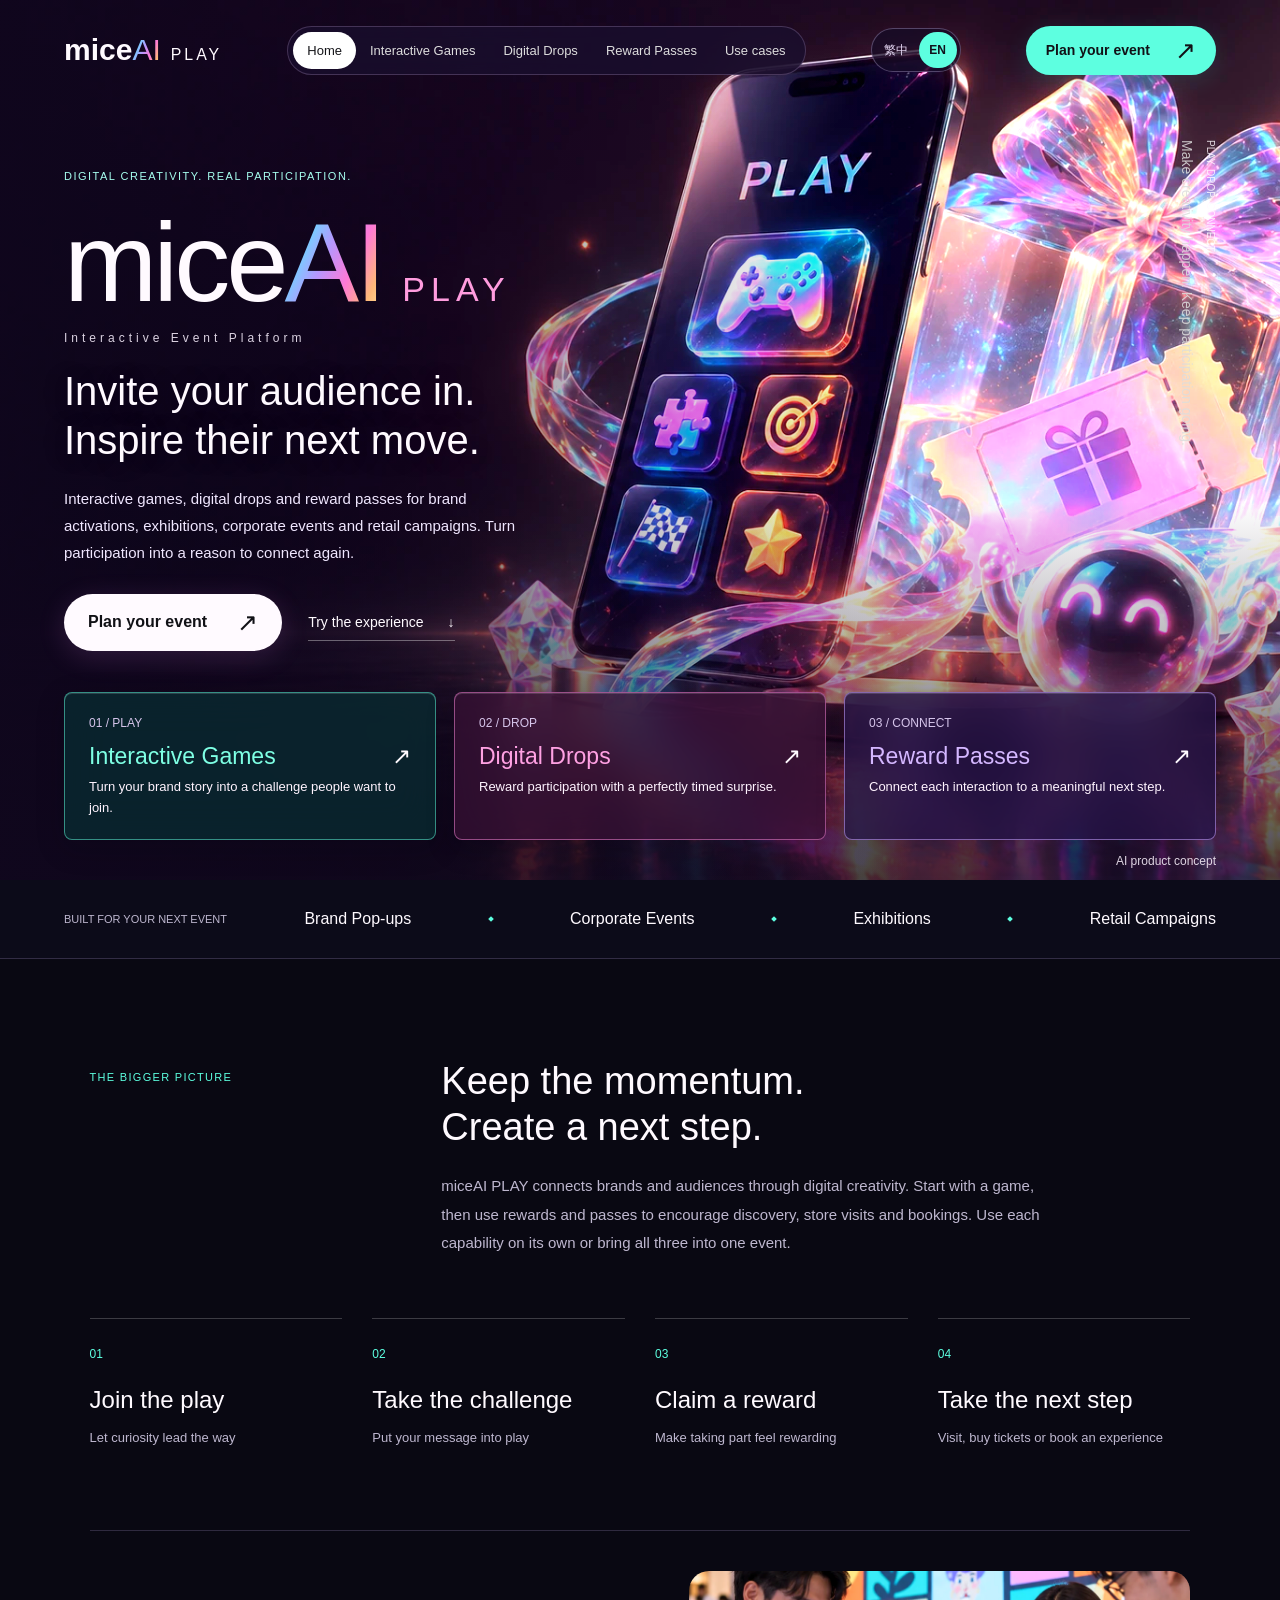
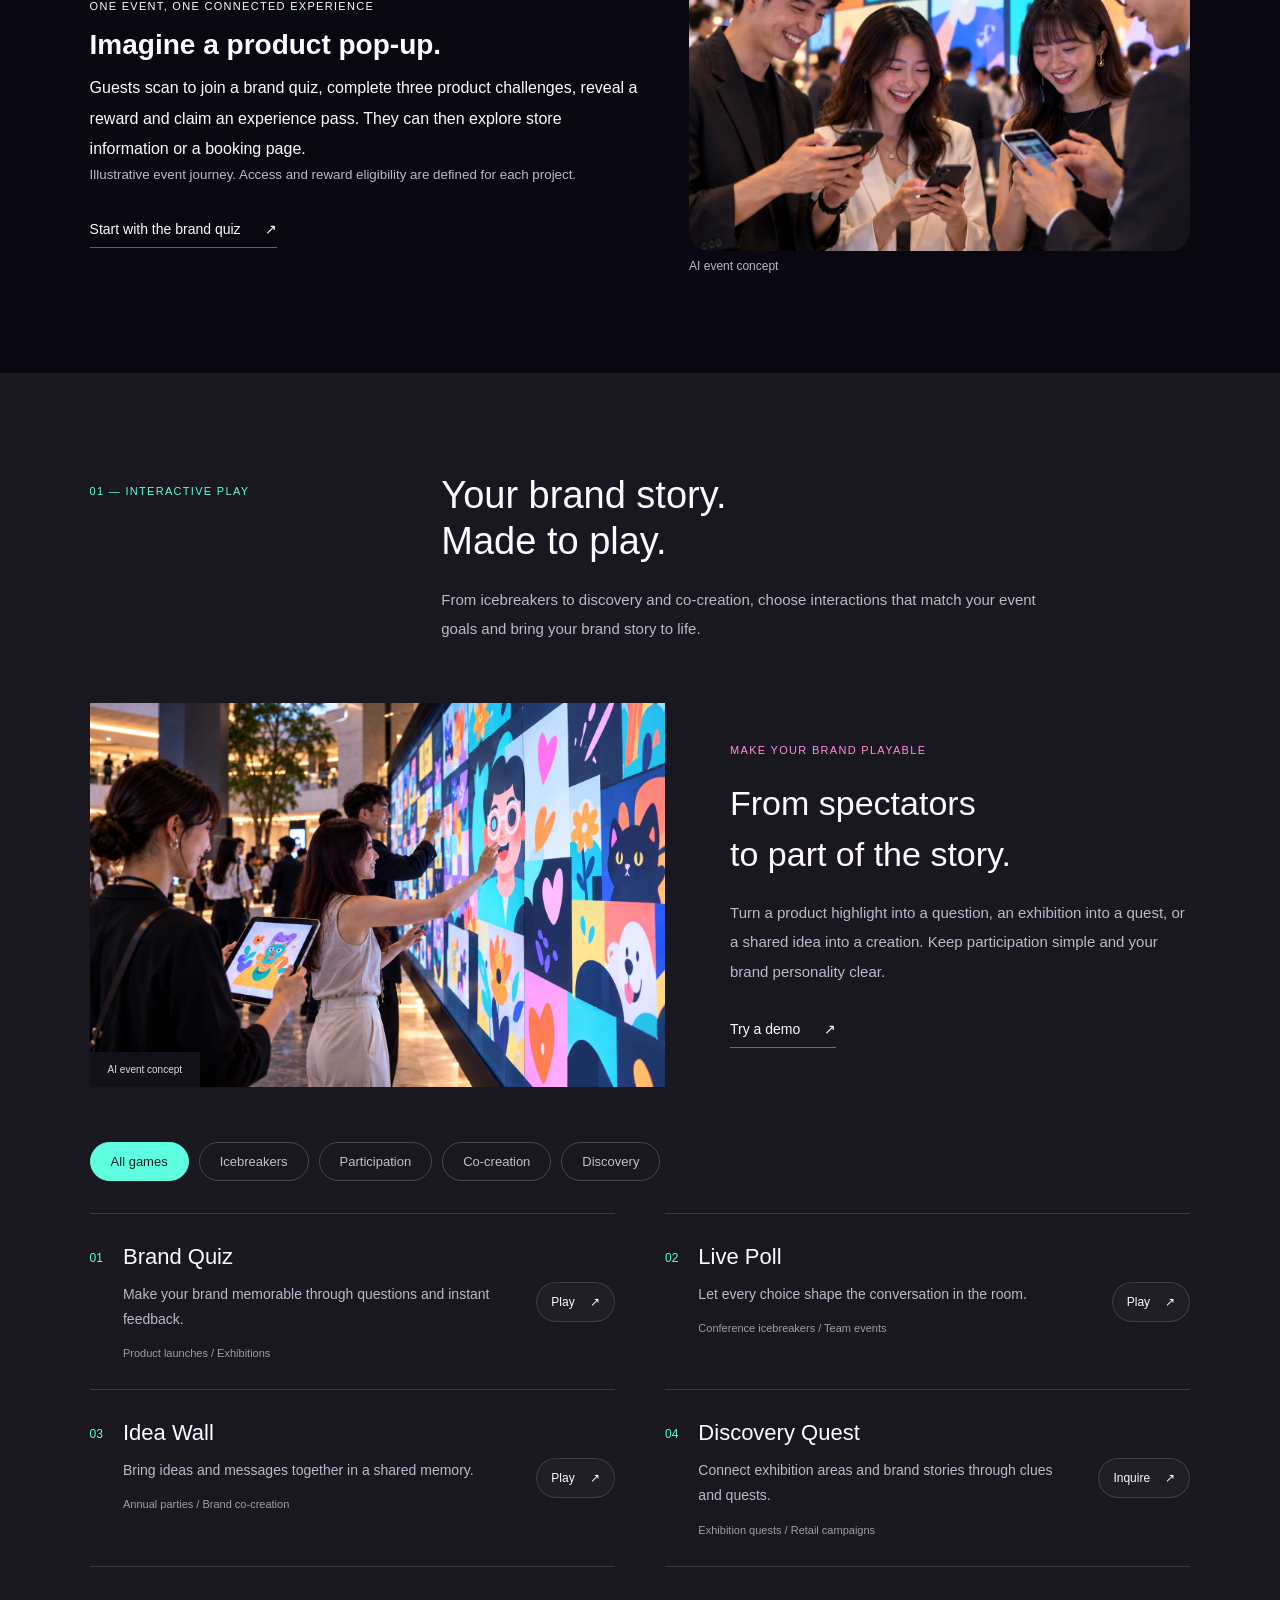
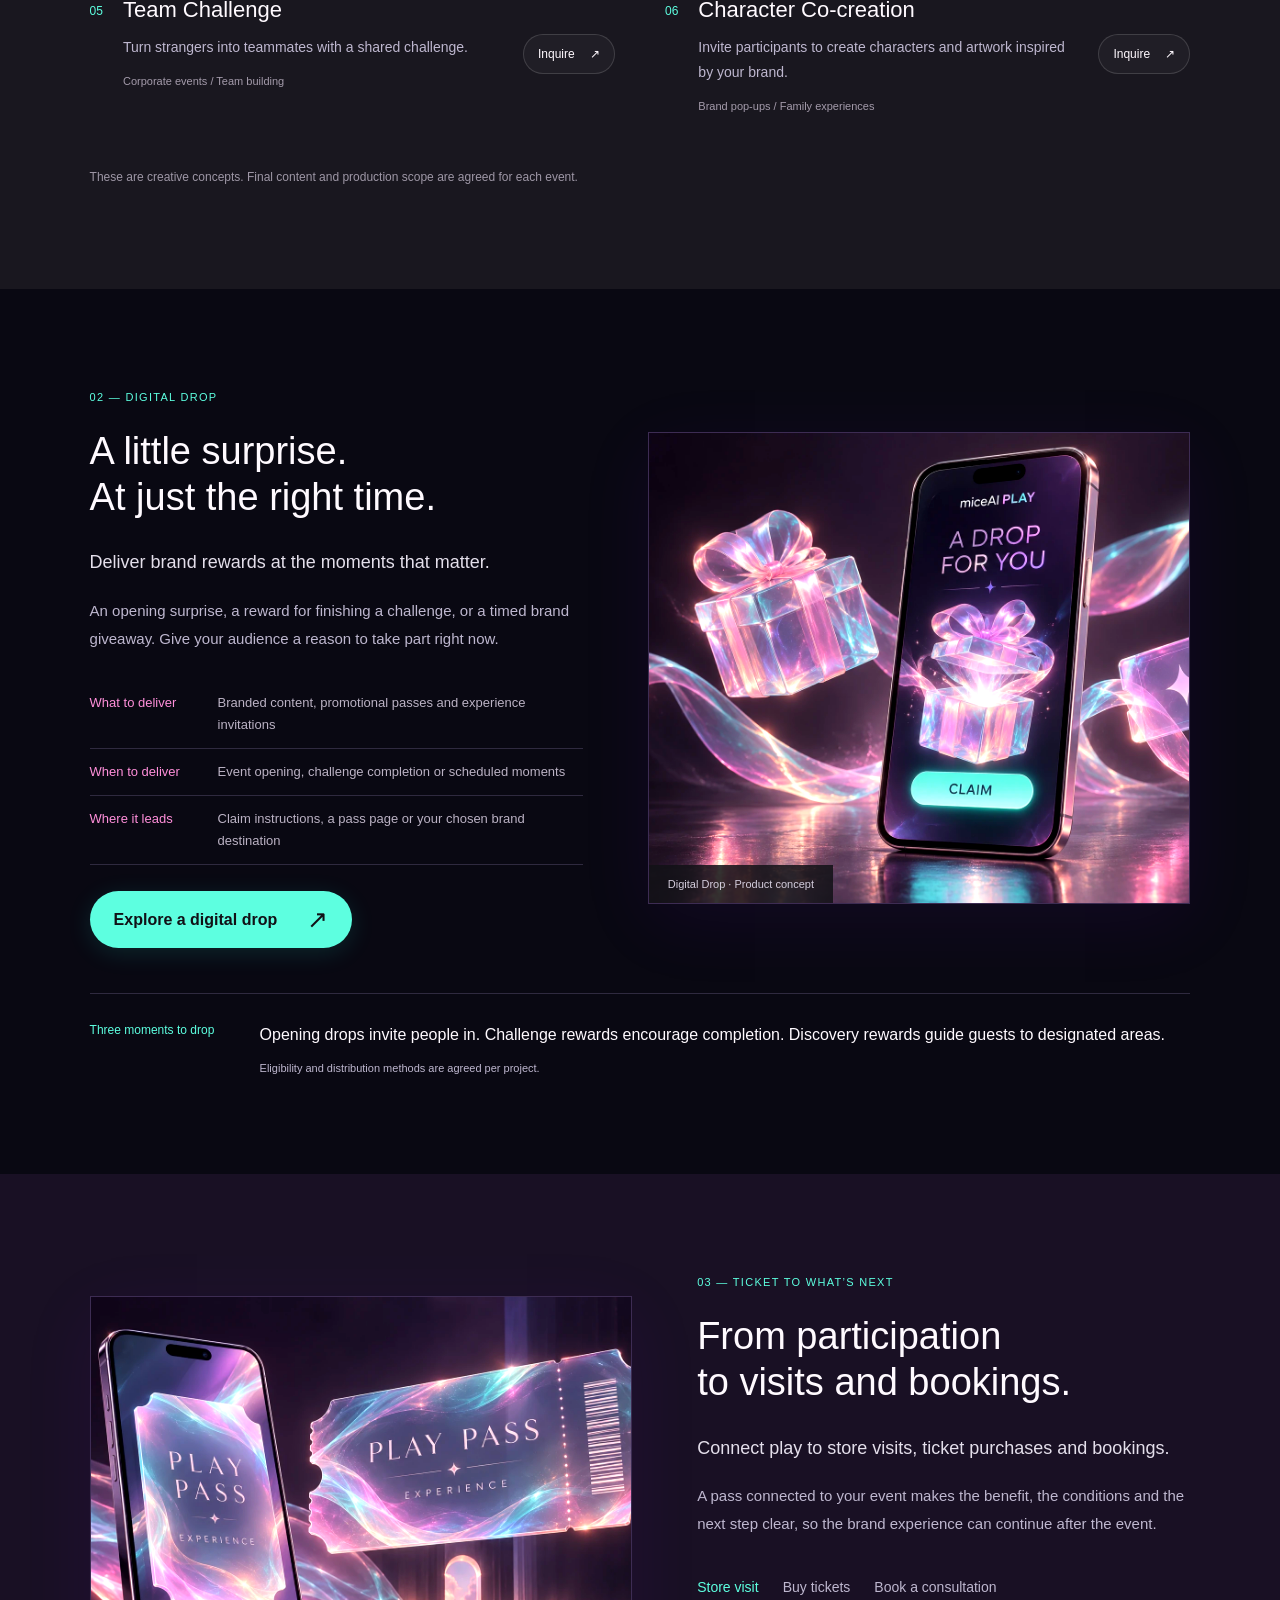
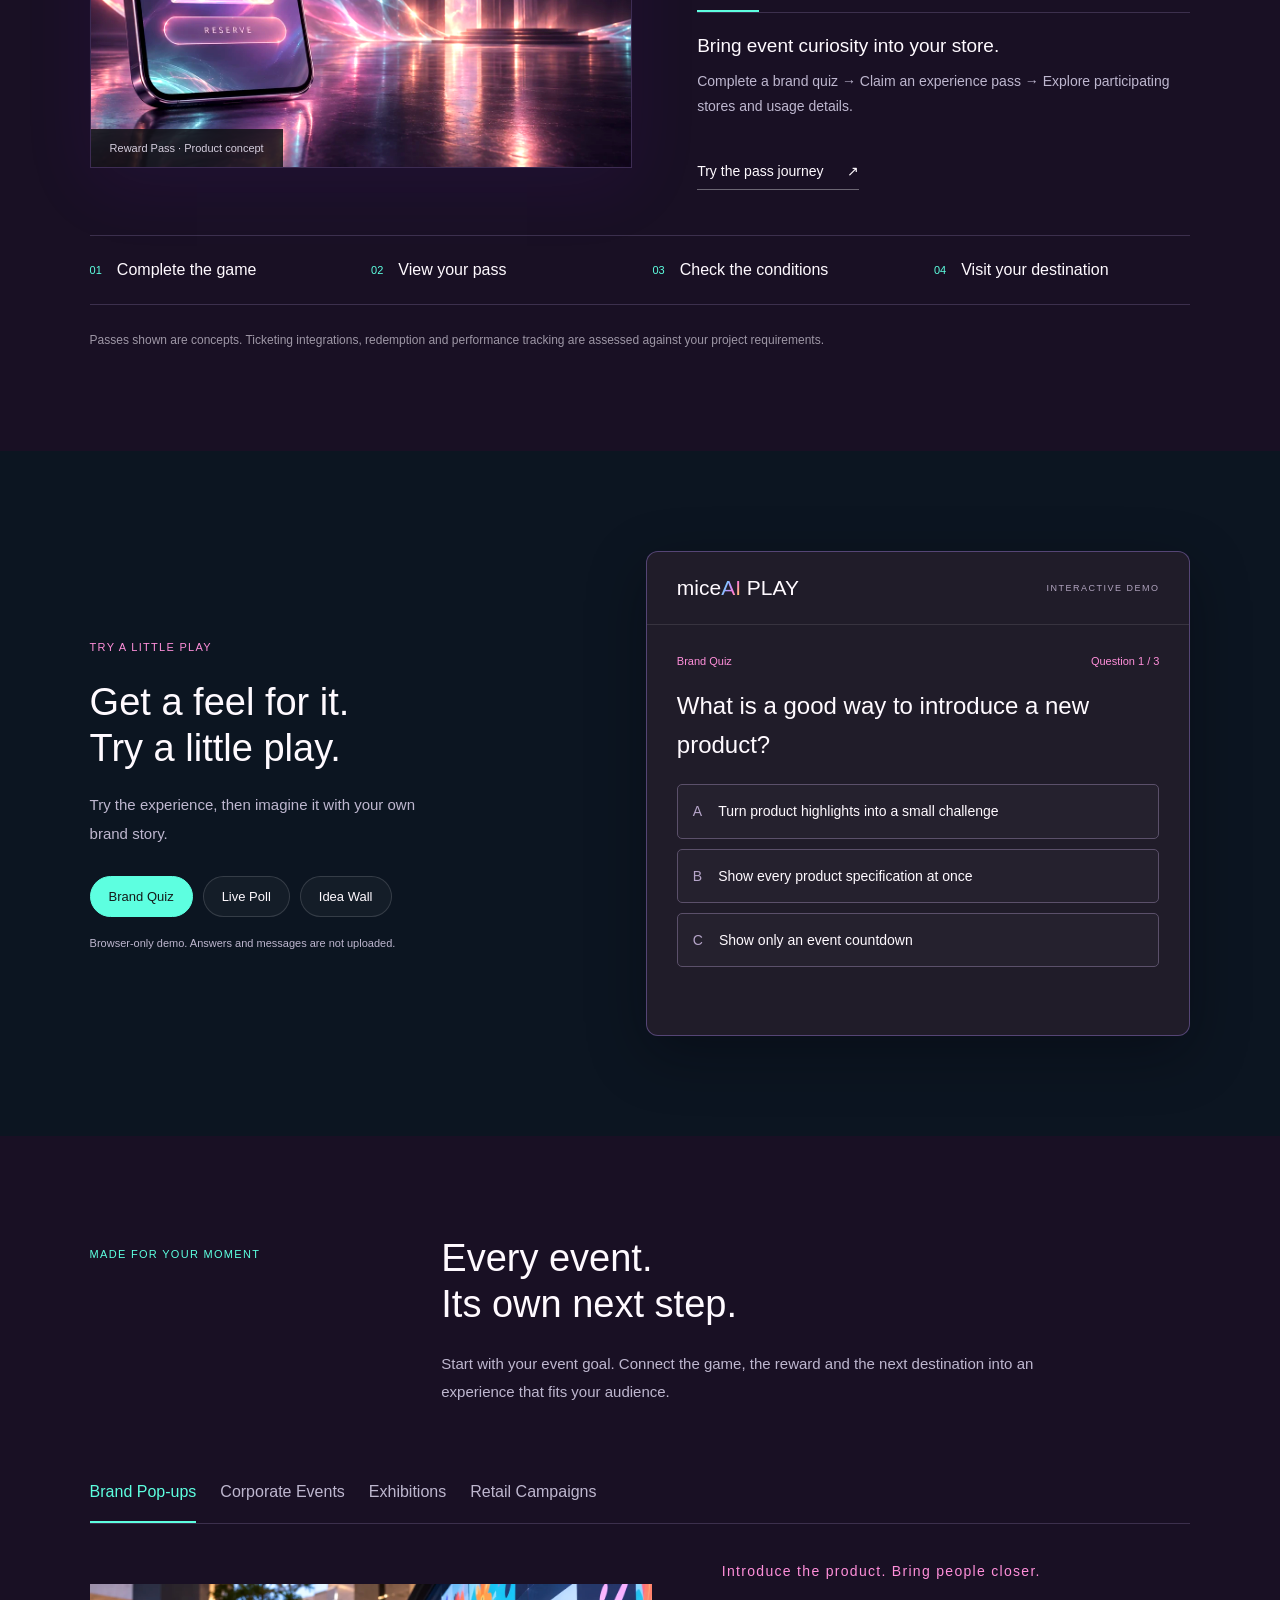
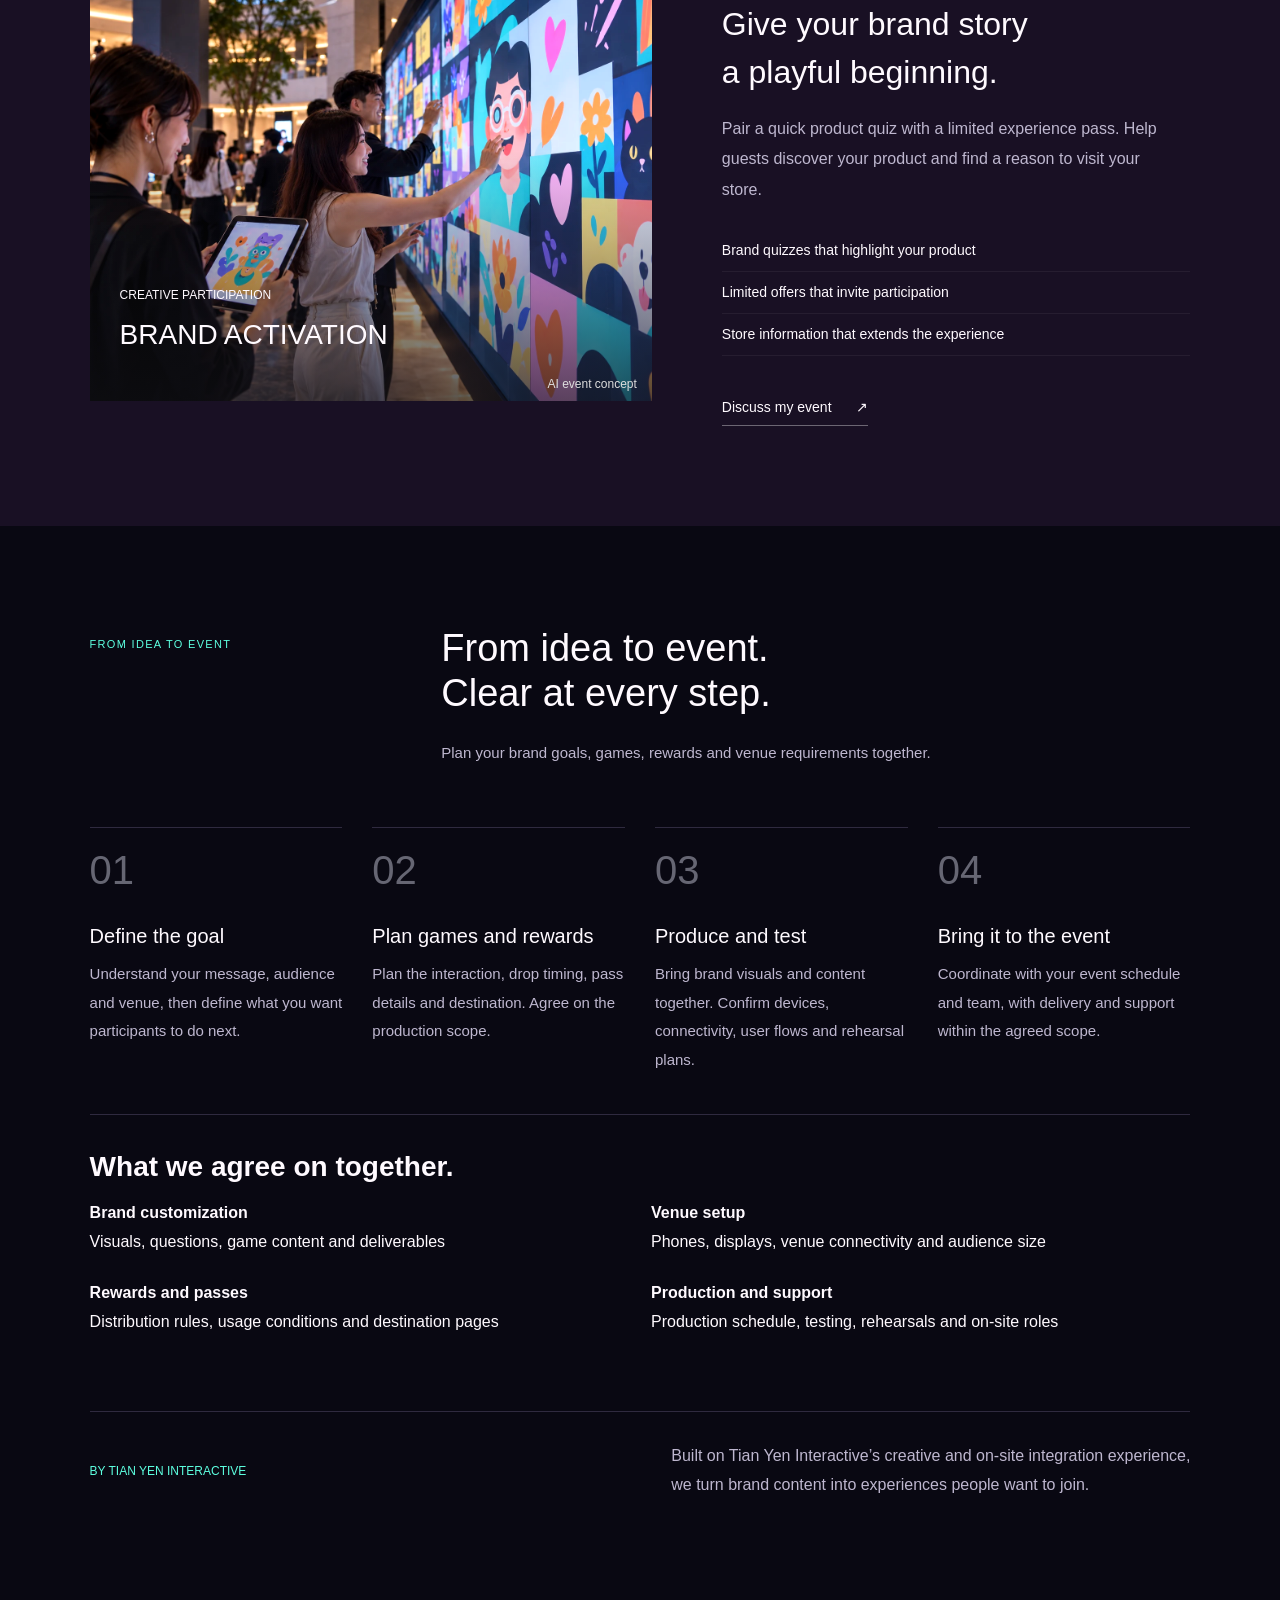
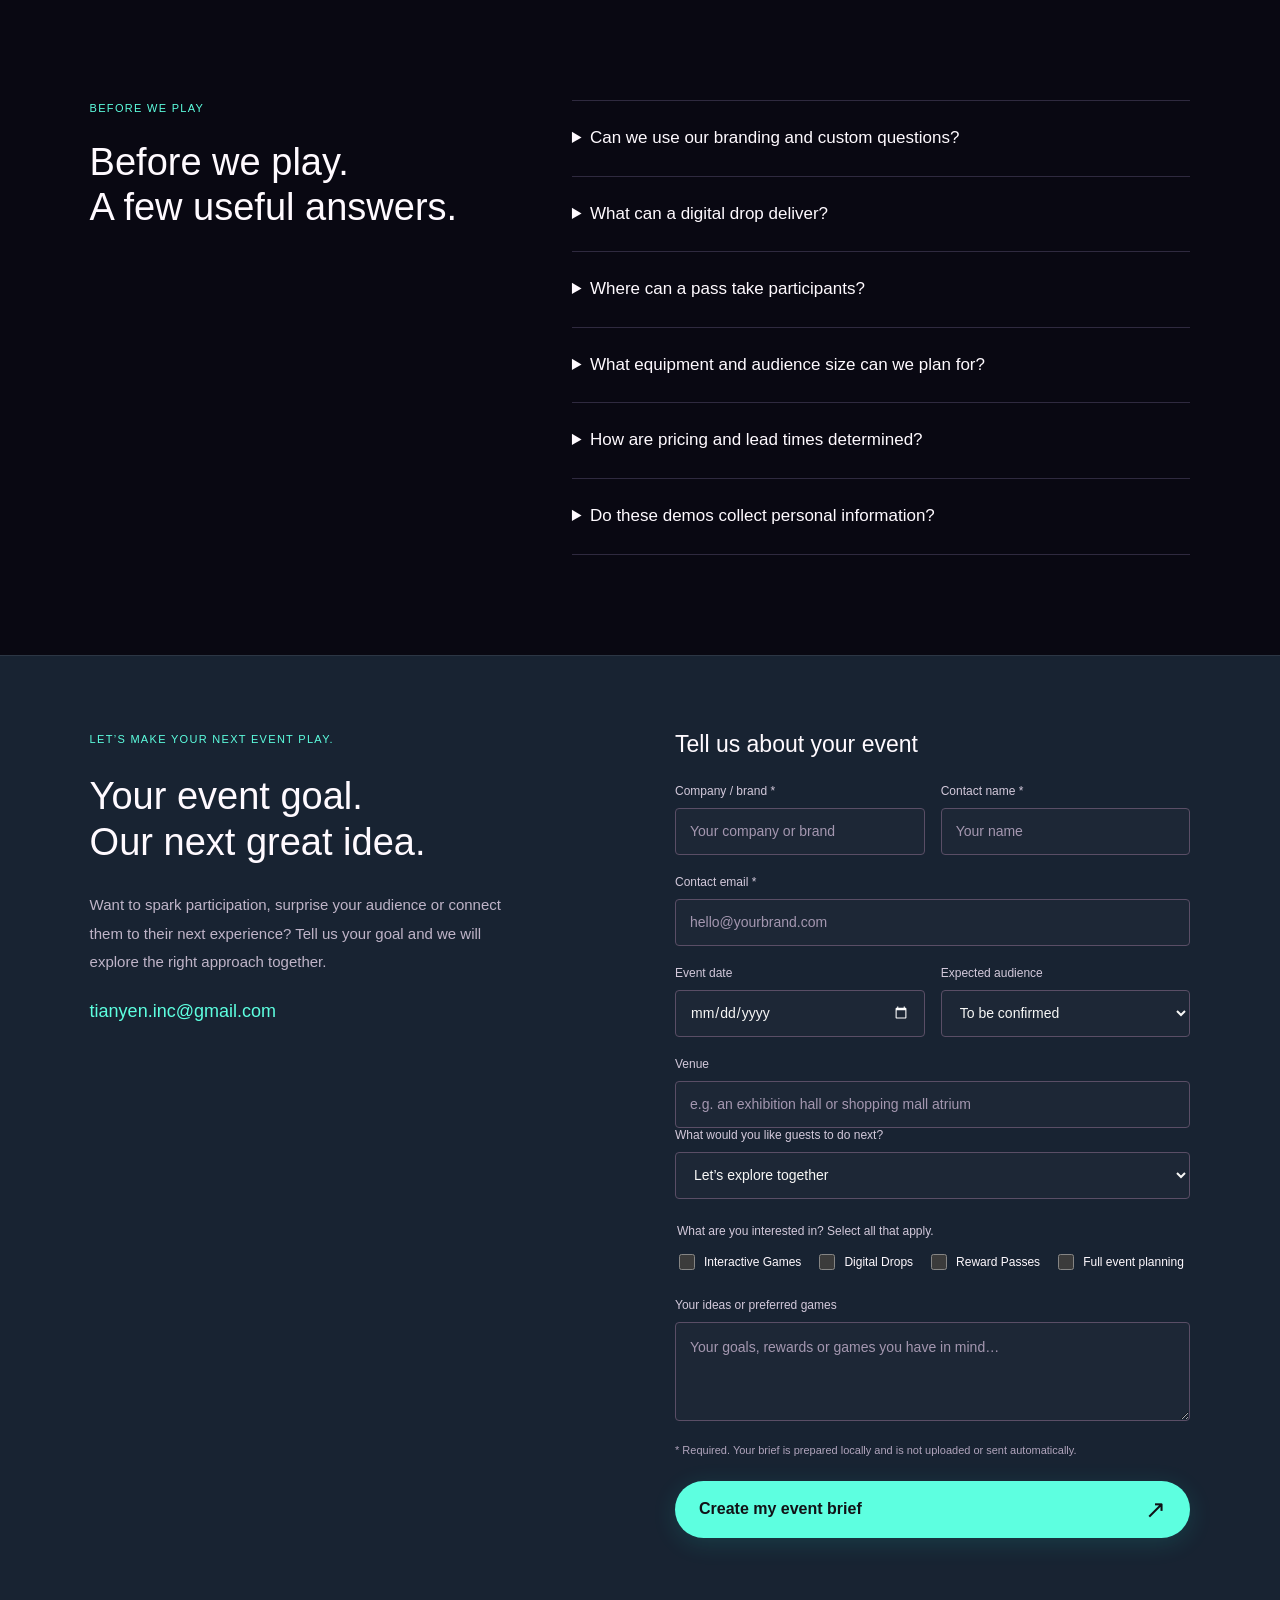
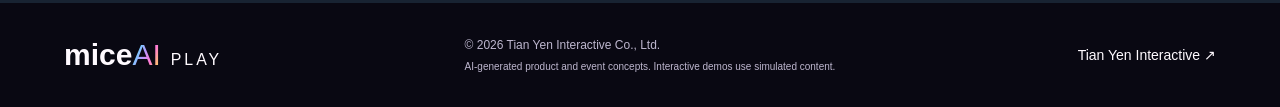
==== en.html @ f40d3ce9 "Add Traditional Chinese and English site versions" ====
<!doctype html>
<html lang="en">
<head>
<meta charset="utf-8"><meta name="viewport" content="width=device-width, initial-scale=1"><meta name="theme-color" content="#111116">
<meta name="description" content="miceAI PLAY combines interactive games, digital drops and reward passes to connect event participation with store visits, ticket purchases and bookings.">
<meta property="og:title" content="miceAI PLAY | Games, Digital Drops & Reward Passes"><meta property="og:description" content="Turn brand creativity into experiences everyone can join."><meta property="og:type" content="website">
<link rel="alternate" hreflang="zh-Hant" href="index.html"><link rel="alternate" hreflang="en" href="en.html">
<title>miceAI PLAY | Interactive Event Platform</title>
<link rel="stylesheet" href="styles.css?v=play-bilingual-1"><script src="en-app.js?v=play-bilingual-1d" defer></script>
</head>
<body>
<a class="skip-link" href="#main">Skip to content</a>
<header class="header">
<a class="wordmark" href="#home" aria-label="miceAI PLAY home">mice<span>AI</span><b>PLAY</b></a>
<div class="language-switch" role="group" aria-label="Website language"><a href="index.html" lang="zh-Hant">繁中</a><a aria-current="page" href="en.html" lang="en">EN</a></div>
<button class="menu-toggle" aria-controls="navigation" aria-expanded="false" aria-label="Open navigation"><span></span><span></span></button>
<nav id="navigation" aria-label="Main navigation"><a class="active" href="#home">Home</a><a href="#games">Interactive Games</a><a href="#airdrop">Digital Drops</a><a href="#tickets">Reward Passes</a><a href="#spaces">Use cases</a></nav>
<a class="button small header-contact" href="#contact">Plan your event <span aria-hidden="true">↗</span></a>
</header>
<main id="main">
<section class="hero" id="home" aria-labelledby="hero-title">
<img class="hero-art" src="assets/play-hero.webp" alt="miceAI PLAY concept featuring an iridescent phone, interactive games and reward passes" width="1672" height="941" fetchpriority="high">
<div class="hero-shade"></div>
<div class="hero-content"><p class="eyebrow">DIGITAL CREATIVITY. REAL PARTICIPATION.</p><h1 id="hero-title">mice<span>AI</span><small>PLAY</small></h1><p class="product-category">Interactive Event Platform</p><h2>Invite your audience in.<br>Inspire their next move.</h2><p class="hero-description">Interactive games, digital drops and reward passes for brand activations, exhibitions, corporate events and retail campaigns. Turn participation into a reason to connect again.</p><div class="hero-actions"><a class="button white" href="#contact">Plan your event <span aria-hidden="true">↗</span></a><a class="text-link" href="#playground">Try the experience <span aria-hidden="true">↓</span></a></div></div>
<div class="hero-aside"><span>PLAY. DROP. CONNECT.</span><span>Make creativity happen. Keep participation going.</span></div>
<div class="hero-highlights">
<a href="#games" class="highlight"><span class="highlight-index">01 / PLAY</span><div><h3>Interactive Games</h3><span aria-hidden="true">↗</span></div><p>Turn your brand story into a challenge people want to join.</p></a>
<a href="#airdrop" class="highlight"><span class="highlight-index">02 / DROP</span><div><h3>Digital Drops</h3><span aria-hidden="true">↗</span></div><p>Reward participation with a perfectly timed surprise.</p></a>
<a href="#tickets" class="highlight"><span class="highlight-index">03 / CONNECT</span><div><h3>Reward Passes</h3><span aria-hidden="true">↗</span></div><p>Connect each interaction to a meaningful next step.</p></a>
</div><span class="image-caption">AI product concept</span>
</section>
<div class="intro-band"><span>BUILT FOR YOUR NEXT EVENT</span><p>Brand Pop-ups</p><i></i><p>Corporate Events</p><i></i><p>Exhibitions</p><i></i><p>Retail Campaigns</p></div>
<section class="section platform" id="platform" aria-labelledby="platform-title">
<div class="section-heading"><p class="eyebrow">THE BIGGER PICTURE</p><div><h2 id="platform-title">Keep the momentum.<br>Create a next step.</h2><p>miceAI PLAY connects brands and audiences through digital creativity. Start with a game, then use rewards and passes to encourage discovery, store visits and bookings. Use each capability on its own or bring all three into one event.</p></div></div>
<ol class="participation-path"><li><span>01</span><h3>Join the play</h3><p>Let curiosity lead the way</p></li><li><span>02</span><h3>Take the challenge</h3><p>Put your message into play</p></li><li><span>03</span><h3>Claim a reward</h3><p>Make taking part feel rewarding</p></li><li><span>04</span><h3>Take the next step</h3><p>Visit, buy tickets or book an experience</p></li></ol>
<div class="campaign-example"><div><p class="eyebrow">ONE EVENT, ONE CONNECTED EXPERIENCE</p><h3>Imagine a product pop-up.</h3><p>Guests scan to join a brand quiz, complete three product challenges, reveal a reward and claim an experience pass. They can then explore store information or a booking page.</p><small>Illustrative event journey. Access and reward eligibility are defined for each project.</small><a class="text-link" href="#playground">Start with the brand quiz <span aria-hidden="true">↗</span></a></div><figure><img src="assets/multiplayer.webp" width="1024" height="1536" loading="lazy" alt="Concept of guests joining a live brand event on their phones"><figcaption>AI event concept</figcaption></figure></div>
</section>
<section class="section games" id="games" aria-labelledby="games-title">
<div class="section-heading"><p class="eyebrow">01 — INTERACTIVE PLAY</p><div><h2 id="games-title">Your brand story.<br>Made to play.</h2><p>From icebreakers to discovery and co-creation, choose interactions that match your event goals and bring your brand story to life.</p></div></div>
<div class="game-feature"><figure><img src="assets/cocreation.webp" width="1536" height="1024" loading="lazy" alt="Concept of guests co-creating with tablets and interactive displays at a brand event"><figcaption>AI event concept</figcaption></figure><div class="game-feature-copy"><p class="eyebrow">MAKE YOUR BRAND PLAYABLE</p><h3>From spectators<br>to part of the story.</h3><p>Turn a product highlight into a question, an exhibition into a quest, or a shared idea into a creation. Keep participation simple and your brand personality clear.</p><a class="text-link" href="#playground">Try a demo <span aria-hidden="true">↗</span></a></div></div>
<div class="game-filter" aria-label="Game categories"><button aria-pressed="true" data-filter="all">All games</button><button aria-pressed="false" data-filter="warmup">Icebreakers</button><button aria-pressed="false" data-filter="participate">Participation</button><button aria-pressed="false" data-filter="create">Co-creation</button><button aria-pressed="false" data-filter="explore">Discovery</button></div>
<div class="game-list">
<article data-category="warmup"><span class="game-number">01</span><div><h3>Brand Quiz</h3><p>Make your brand memorable through questions and instant feedback.</p><small>Product launches / Exhibitions</small></div><button class="game-action" data-demo="quiz">Play <span aria-hidden="true">↗</span></button></article>
<article data-category="participate"><span class="game-number">02</span><div><h3>Live Poll</h3><p>Let every choice shape the conversation in the room.</p><small>Conference icebreakers / Team events</small></div><button class="game-action" data-demo="vote">Play <span aria-hidden="true">↗</span></button></article>
<article data-category="create"><span class="game-number">03</span><div><h3>Idea Wall</h3><p>Bring ideas and messages together in a shared memory.</p><small>Annual parties / Brand co-creation</small></div><button class="game-action" data-demo="wall">Play <span aria-hidden="true">↗</span></button></article>
<article data-category="explore"><span class="game-number">04</span><div><h3>Discovery Quest</h3><p>Connect exhibition areas and brand stories through clues and quests.</p><small>Exhibition quests / Retail campaigns</small></div><button class="game-action" data-interest="Discovery Quest">Inquire <span aria-hidden="true">↗</span></button></article>
<article data-category="warmup"><span class="game-number">05</span><div><h3>Team Challenge</h3><p>Turn strangers into teammates with a shared challenge.</p><small>Corporate events / Team building</small></div><button class="game-action" data-interest="Team Challenge">Inquire <span aria-hidden="true">↗</span></button></article>
<article data-category="create"><span class="game-number">06</span><div><h3>Character Co-creation</h3><p>Invite participants to create characters and artwork inspired by your brand.</p><small>Brand pop-ups / Family experiences</small></div><button class="game-action" data-interest="Character Co-creation">Inquire <span aria-hidden="true">↗</span></button></article>
</div><p class="section-note">These are creative concepts. Final content and production scope are agreed for each event.</p>
</section>
<section class="section product-section" id="airdrop" aria-labelledby="airdrop-title">
<div class="product-layout"><div class="product-copy"><p class="eyebrow">02 — DIGITAL DROP</p><h2 id="airdrop-title">A little surprise.<br>At just the right time.</h2><p class="product-lead">Deliver brand rewards at the moments that matter.</p><p>An opening surprise, a reward for finishing a challenge, or a timed brand giveaway. Give your audience a reason to take part right now.</p><ul class="product-points"><li><b>What to deliver</b><span>Branded content, promotional passes and experience invitations</span></li><li><b>When to deliver</b><span>Event opening, challenge completion or scheduled moments</span></li><li><b>Where it leads</b><span>Claim instructions, a pass page or your chosen brand destination</span></li></ul><button class="button" data-journey="0">Explore a digital drop <span aria-hidden="true">↗</span></button></div><figure class="product-figure"><img src="assets/airdrop-product.webp" width="1536" height="1024" alt="Concept of a phone receiving a digital drop and claiming an iridescent gift" loading="lazy"><figcaption>Digital Drop · Product concept</figcaption></figure></div>
<div class="example-strip"><span>Three moments to drop</span><p>Opening drops invite people in. Challenge rewards encourage completion. Discovery rewards guide guests to designated areas.</p><small>Eligibility and distribution methods are agreed per project.</small></div>
</section>
<section class="section product-section ticket-section" id="tickets" aria-labelledby="tickets-title">
<div class="product-layout reverse"><figure class="product-figure"><img src="assets/ticket-product.webp" width="1536" height="1024" alt="Concept of a PLAY PASS experience pass and booking entry on a phone" loading="lazy"><figcaption>Reward Pass · Product concept</figcaption></figure><div class="product-copy"><p class="eyebrow">03 — TICKET TO WHAT’S NEXT</p><h2 id="tickets-title">From participation<br>to visits and bookings.</h2><p class="product-lead">Connect play to store visits, ticket purchases and bookings.</p><p>A pass connected to your event makes the benefit, the conditions and the next step clear, so the brand experience can continue after the event.</p><div class="destination-tabs" role="tablist" aria-label="Pass destinations"><button role="tab" id="dest-store" aria-controls="destination-panel" aria-selected="true" data-destination="store">Store visit</button><button role="tab" id="dest-buy" aria-controls="destination-panel" aria-selected="false" tabindex="-1" data-destination="buy">Buy tickets</button><button role="tab" id="dest-reserve" aria-controls="destination-panel" aria-selected="false" tabindex="-1" data-destination="reserve">Book a consultation</button></div><div id="destination-panel" role="tabpanel" aria-labelledby="dest-store"><h3>Bring event curiosity into your store.</h3><p>Complete a brand quiz → Claim an experience pass → Explore participating stores and usage details.</p></div><button class="text-link" data-journey="1">Try the pass journey <span aria-hidden="true">↗</span></button></div></div>
<ol class="ticket-path"><li><b>01</b>Complete the game</li><li><b>02</b>View your pass</li><li><b>03</b>Check the conditions</li><li><b>04</b>Visit your destination</li></ol><p class="section-note">Passes shown are concepts. Ticketing integrations, redemption and performance tracking are assessed against your project requirements.</p>
</section>
<section class="section playground" id="playground" aria-labelledby="playground-title"><div class="demo-intro"><p class="eyebrow">TRY A LITTLE PLAY</p><h2 id="playground-title">Get a feel for it.<br>Try a little play.</h2><p>Try the experience, then imagine it with your own brand story.</p><div class="demo-tabs" role="tablist" aria-label="Interactive demos"><button role="tab" id="demo-quiz" aria-selected="true" aria-controls="demo-panel" data-demo-tab="quiz">Brand Quiz</button><button role="tab" id="demo-vote" aria-selected="false" tabindex="-1" aria-controls="demo-panel" data-demo-tab="vote">Live Poll</button><button role="tab" id="demo-wall" aria-selected="false" tabindex="-1" aria-controls="demo-panel" data-demo-tab="wall">Idea Wall</button></div><small>Browser-only demo. Answers and messages are not uploaded.</small></div><div class="demo-shell"><div class="demo-bar"><span>mice<span class="mint-text">AI</span> PLAY</span><small>INTERACTIVE DEMO</small></div><div id="demo-panel" role="tabpanel" aria-labelledby="demo-quiz" tabindex="0"></div></div></section>
<section class="section spaces" id="spaces" aria-labelledby="spaces-title"><div class="section-heading"><p class="eyebrow">MADE FOR YOUR MOMENT</p><div><h2 id="spaces-title">Every event.<br>Its own next step.</h2><p>Start with your event goal. Connect the game, the reward and the next destination into an experience that fits your audience.</p></div></div><div class="scene-tabs" role="tablist" aria-label="Use cases"><button id="tab-brand" role="tab" aria-selected="true" aria-controls="scene-panel" data-scene="brand">Brand Pop-ups</button><button id="tab-corporate" role="tab" aria-selected="false" tabindex="-1" aria-controls="scene-panel" data-scene="corporate">Corporate Events</button><button id="tab-expo" role="tab" aria-selected="false" tabindex="-1" aria-controls="scene-panel" data-scene="expo">Exhibitions</button><button id="tab-retail" role="tab" aria-selected="false" tabindex="-1" aria-controls="scene-panel" data-scene="retail">Retail Campaigns</button></div><div class="scene-panel" role="tabpanel" id="scene-panel" aria-labelledby="tab-brand" tabindex="0"><div class="scene-visual"><img id="scene-image" src="assets/cocreation.webp" loading="lazy" alt="AI concept of digital co-creation at a brand event" width="1536" height="1024"><span class="scene-visual-label">CREATIVE PARTICIPATION<br><b id="scene-english">BRAND ACTIVATION</b></span><small>AI event concept</small></div><div class="scene-copy"><span class="eyebrow" id="scene-kicker">Introduce the product. Bring people closer.</span><h3 id="scene-title">Give your brand story<br>a playful beginning.</h3><p id="scene-description">Pair a quick product quiz with a limited experience pass. Help guests discover your product and find a reason to visit your store.</p><ul id="scene-features"><li>Brand quizzes that highlight your product</li><li>Limited offers that invite participation</li><li>Store information that extends the experience</li></ul><a class="text-link" href="#contact">Discuss my event <span aria-hidden="true">↗</span></a></div></div></section>
<section class="section workflow" id="workflow" aria-labelledby="workflow-title"><div class="section-heading"><p class="eyebrow">FROM IDEA TO EVENT</p><div><h2 id="workflow-title">From idea to event.<br>Clear at every step.</h2><p>Plan your brand goals, games, rewards and venue requirements together.</p></div></div><ol class="steps"><li><span>01</span><h3>Define the goal</h3><p>Understand your message, audience and venue, then define what you want participants to do next.</p></li><li><span>02</span><h3>Plan games and rewards</h3><p>Plan the interaction, drop timing, pass details and destination. Agree on the production scope.</p></li><li><span>03</span><h3>Produce and test</h3><p>Bring brand visuals and content together. Confirm devices, connectivity, user flows and rehearsal plans.</p></li><li><span>04</span><h3>Bring it to the event</h3><p>Coordinate with your event schedule and team, with delivery and support within the agreed scope.</p></li></ol><div class="scope-note"><h3>What we agree on together.</h3><ul><li><b>Brand customization</b>Visuals, questions, game content and deliverables</li><li><b>Venue setup</b>Phones, displays, venue connectivity and audience size</li><li><b>Rewards and passes</b>Distribution rules, usage conditions and destination pages</li><li><b>Production and support</b>Production schedule, testing, rehearsals and on-site roles</li></ul></div><div class="trust-note"><span>BY TIAN YEN INTERACTIVE</span><p>Built on Tian Yen Interactive’s creative and on-site integration experience,<br>we turn brand content into experiences people want to join.</p></div></section>
<section class="section faq" id="faq"><div><p class="eyebrow">BEFORE WE PLAY</p><h2>Before we play.<br>A few useful answers.</h2></div><div class="faq-list"><details><summary>Can we use our branding and custom questions?</summary><p>We can plan around your brand identity, event theme, product content and questions. Customization, revision rounds and deliverables are agreed during the proposal stage.</p></details><details><summary>What can a digital drop deliver?</summary><p>Options include promotional passes, experience invitations and branded content. Timing, eligibility and access are planned around the event goal and system setup.</p></details><details><summary>Where can a pass take participants?</summary><p>Passes can direct participants to store information, ticketing, experience bookings or a chosen brand page. External integrations, redemption and tracking require a separate scope review.</p></details><details><summary>What equipment and audience size can we plan for?</summary><p>Requirements depend on the game, concurrent audience, devices and venue network. Share your event size and venue details so we can assess the setup and testing needed.</p></details><details><summary>How are pricing and lead times determined?</summary><p>Pricing and lead time depend on the games, customization, pass requirements, equipment and on-site support. Share your date, goals and available assets to start planning.</p></details><details><summary>Do these demos collect personal information?</summary><p>The quiz, poll, message wall and pass demo run only in your browser session. No valid passes are issued. The inquiry form creates a local brief for you to review and send yourself.</p></details></div></section>
<section class="contact section" id="contact" aria-labelledby="contact-title"><div class="contact-copy"><p class="eyebrow">LET’S MAKE YOUR NEXT EVENT PLAY.</p><h2 id="contact-title">Your event goal.<br>Our next great idea.</h2><p>Want to spark participation, surprise your audience or connect them to their next experience? Tell us your goal and we will explore the right approach together.</p><a class="contact-mail" href="mailto:tianyen.inc@gmail.com">tianyen.inc@gmail.com</a></div><div class="contact-form-wrap"><form id="brief-form"><h3>Tell us about your event</h3><div class="form-grid"><label>Company / brand *<input name="company" required maxlength="80" autocomplete="organization" placeholder="Your company or brand"></label><label>Contact name *<input name="name" required maxlength="40" autocomplete="name" placeholder="Your name"></label><label class="full">Contact email *<input name="email" type="email" required maxlength="120" autocomplete="email" placeholder="hello@yourbrand.com"></label><label>Event date<input name="date" type="date"></label><label>Expected audience<select name="people"><option>To be confirmed</option><option>Fewer than 50</option><option>50–200 people</option><option>200–500 people</option><option>More than 500</option></select></label><label class="full">Venue<input name="venue" maxlength="120" placeholder="e.g. an exhibition hall or shopping mall atrium"></label></div><div class="form-grid"><label class="full">What would you like guests to do next?<select name="goal"><option>Let’s explore together</option><option>Discover the brand</option><option>Store visit</option><option>Buy tickets</option><option>Book a consultation</option><option>Other</option></select></label></div><fieldset><legend>What are you interested in? Select all that apply.</legend><div class="check-options"><label><input name="capability" type="checkbox" value="Interactive Games">Interactive Games</label><label><input name="capability" type="checkbox" value="Digital Drops">Digital Drops</label><label><input name="capability" type="checkbox" value="Reward Passes">Reward Passes</label><label><input name="capability" type="checkbox" value="Full event planning">Full event planning</label></div></fieldset><div class="form-grid"><label class="full">Your ideas or preferred games<textarea name="note" rows="3" maxlength="1200" placeholder="Your goals, rewards or games you have in mind…"></textarea></label></div><p class="privacy-note">* Required. Your brief is prepared locally and is not uploaded or sent automatically.</p><button class="button" type="submit">Create my event brief <span aria-hidden="true">↗</span></button></form><section id="brief-result" class="brief-result" aria-label="Event brief" hidden><h3>Your event brief is ready</h3><p>Review your brief, then choose how to contact us.</p><pre id="brief-text" tabindex="0"></pre><div class="brief-actions"><button id="copy-brief">Copy brief</button><a id="download-brief" download="miceAI-PLAY-event-brief.txt">Download brief</a><a id="mail-brief">Open email draft</a></div><p id="brief-status" role="status">Your email app opens a draft. You still need to send it yourself.</p></section></div></section>
</main>
<footer><a class="wordmark" href="#home">mice<span>AI</span><b>PLAY</b></a><p>© 2026 Tian Yen Interactive Co., Ltd.<br><small>AI-generated product and event concepts. Interactive demos use simulated content.</small></p><a href="https://www.tianyen.com/" target="_blank" rel="noopener noreferrer">Tian Yen Interactive <span aria-hidden="true">↗</span></a></footer>
<dialog id="journey-dialog" aria-labelledby="journey-title"><div class="dialog-top"><span>miceAI PLAY / PRODUCT DEMO</span><button class="dialog-close" aria-label="Close the demo">Close</button></div><div class="journey-grid"><div class="journey-visual"><img id="journey-image" src="assets/airdrop-product.webp" alt="Digital drop product concept" width="1536" height="1024"><span>Product concept</span></div><div class="journey-copy"><p class="eyebrow" id="journey-step"></p><h2 id="journey-title"></h2><p id="journey-description"></p><div id="journey-detail"></div><button class="button" id="journey-next"></button><p class="demo-disclaimer">Browser-only demo. No valid passes or real bookings are created.</p><button id="journey-reset" class="plain-button">Start again</button></div></div></dialog>
</body></html>
---- styles.css ----
:root{color-scheme:dark;--bg:#111116;--text:#f7f7f6;--muted:#aaaab5;--mint:#86f4df;--line:#ffffff26;--pink:#f6b1d7;font-family:Arial,"Microsoft JhengHei","PingFang TC",sans-serif;color:var(--text);background:var(--bg);font-synthesis:none;letter-spacing:0;scroll-behavior:smooth;scroll-padding-top:95px}*{box-sizing:border-box}body{margin:0}a{color:inherit;text-decoration:none}button{font:inherit}button,a{-webkit-tap-highlight-color:transparent}button:focus-visible,a:focus-visible,[tabindex]:focus-visible{outline:2px solid var(--mint);outline-offset:6px}button{cursor:pointer}img{max-width:100%;display:block}h1,h2,h3,p{margin:0}::selection{background:var(--mint);color:var(--bg)}.skip-link{position:fixed;top:-60px;left:16px;z-index:100;padding:12px;background:white;color:black}.skip-link:focus{top:12px}.header{position:absolute;top:0;left:0;width:100%;height:100px;z-index:10;display:flex;align-items:center;justify-content:space-between;padding:0 5%;gap:30px}.wordmark{font-size:30px;font-weight:600;white-space:nowrap}.wordmark span{font-weight:300;color:var(--mint)}.wordmark sup{font-size:10px;vertical-align:top;margin:6px 0 0 4px;display:inline-block}.header nav{display:flex;align-items:center;padding:5px;background:#ffffff12;border:1px solid #ffffff14;border-radius:40px;backdrop-filter:blur(20px)}.header nav a{font-size:14px;white-space:nowrap;padding:11px 25px;border-radius:30px;color:#ddd}.header nav a:hover{color:white;background:#ffffff16}.header nav a.active{background:white;color:#141418}.button{display:inline-flex;align-items:center;justify-content:center;gap:30px;background:var(--mint);color:#111116;border:0;border-radius:40px;padding:16px 24px;font-size:16px;font-weight:600;min-height:52px;transition:transform .2s,background .2s}.button:hover{transform:translateY(-3px);background:#b3fff0}.button span{font-size:25px;line-height:1}.button.white{background:#fafaf7}.button.white:hover{background:var(--mint)}.button.small{font-size:14px;min-height:42px;padding:12px 20px;gap:25px}.menu-toggle{display:none}.hero{position:relative;min-height:780px;height:calc(100svh - 68px);max-height:1060px;overflow:hidden;background:#302337;isolation:isolate}.hero-art{position:absolute;inset:0;width:100%;height:100%;object-fit:cover;object-position:center 45%;z-index:-3}.hero-shade{position:absolute;inset:0;background:linear-gradient(90deg,#160e26b8 0%,#160e2655 38%,transparent 70%),linear-gradient(0deg,#191121ab,transparent 40%);z-index:-2}.hero-content{padding:175px 5% 220px;position:relative}.eyebrow{font-size:12px;font-weight:500;line-height:1.6}.hero-content .eyebrow{color:#ebdeec}.hero h1{font-size:132px;font-weight:300;line-height:1.05;margin:18px 0 20px}.hero h1 span{color:var(--mint)}.hero h2{font-size:42px;font-weight:500;line-height:1.32}.hero-description{font-size:16px;color:#e1d9e5;line-height:1.9;margin-top:20px}.hero-actions{display:flex;gap:26px;align-items:center;margin-top:28px}.text-link{font-size:14px;display:inline-flex;align-items:center;gap:24px;padding:10px 0;border-bottom:1px solid #ffffff5c}.text-link:hover{color:var(--mint)}.hero-aside{position:absolute;right:5%;top:180px;display:flex;flex-direction:column;gap:10px;font-size:12px;writing-mode:vertical-rl}.hero-aside span+span{color:#ddd;font-size:14px}.hero-highlights{position:absolute;left:5%;right:5%;bottom:40px;display:grid;grid-template-columns:repeat(3,1fr);gap:18px}.highlight{padding:20px 24px;background:#ffffff14;backdrop-filter:blur(20px);border:1px solid #ffffff32;border-radius:8px;transition:background .2s,transform .2s}.highlight:hover{background:#ffffff25;transform:translateY(-4px)}.highlight-index{font-size:12px;color:#e4daeb}.highlight>div{display:flex;justify-content:space-between;align-items:center;margin-top:12px}.highlight h3{font-weight:500;font-size:20px}.highlight>div>span{font-size:23px}.highlight p{font-size:14px;line-height:1.7;color:#ece4ec;margin-top:7px}.image-caption{position:absolute;right:5%;bottom:12px;font-size:12px;color:#dfd5e3}.intro-band{padding:30px 5%;display:flex;align-items:center;justify-content:space-between;border-bottom:1px solid var(--line);gap:20px}.intro-band>span{font-size:11px;color:var(--muted)}.intro-band p{font-size:16px;white-space:nowrap}.intro-band i{width:4px;height:4px;background:var(--mint);transform:rotate(45deg)}.section{padding:100px 7%;scroll-margin-top:0}.section-heading{display:grid;grid-template-columns:1fr 2fr;gap:30px;margin-bottom:60px}.section-heading>.eyebrow{color:var(--mint);padding-top:10px}.section-heading>div{display:flex;justify-content:space-between;gap:40px;align-items:flex-end}.section h2{font-size:42px;line-height:1.4;font-weight:500}.section-heading>div>p{font-size:15px;line-height:1.9;color:var(--muted);max-width:330px}.capabilities{display:grid;grid-template-columns:repeat(3,1fr);gap:44px}.capabilities article{border-top:1px solid #ffffff4d;padding:24px 0 0}.cap-number{font-size:14px;color:var(--mint)}.capabilities h3{font-size:23px;font-weight:500;margin:35px 0 16px}.capabilities p{font-size:16px;color:var(--muted);line-height:1.9}.tags{display:flex;gap:10px;margin-top:25px;flex-wrap:wrap}.tags span{font-size:12px;border-bottom:1px solid #ffffff36;padding:5px 0;margin-right:14px}.spaces{background:#1b1b23}.scene-tabs{display:flex;gap:30px;border-bottom:1px solid var(--line);margin-bottom:36px}.scene-tabs button{border:0;border-bottom:2px solid transparent;background:none;color:var(--muted);font-size:16px;padding:16px 0 20px;min-width:110px}.scene-tabs button[aria-selected=true]{color:var(--mint);border-bottom-color:var(--mint)}.scene-tabs button:hover{color:white}.scene-panel{display:grid;grid-template-columns:1.2fr 1fr;gap:70px;align-items:center}.scene-visual{position:relative;aspect-ratio:1.35;overflow:hidden;background:#302337}.scene-visual img{height:100%;width:100%;object-fit:cover;object-position:85% 50%;transform:scale(1.12)}.scene-visual:after{content:"";position:absolute;inset:0;background:linear-gradient(0deg,#111116b0,transparent 60%)}.scene-visual-label{position:absolute;bottom:38px;left:30px;z-index:1;font-size:12px;line-height:2}.scene-visual-label b{font-size:28px;font-weight:400}.scene-visual small{position:absolute;right:15px;bottom:10px;font-size:12px;z-index:1;color:#ddd}.scene-copy>.eyebrow{color:var(--pink);font-size:14px}.scene-copy h3{font-size:32px;line-height:1.5;font-weight:500;margin:18px 0}.scene-copy>p{color:var(--muted);line-height:1.9;font-size:16px;max-width:450px}.scene-copy ul{list-style:none;padding:0;margin:25px 0}.scene-copy li{font-size:14px;line-height:2.2}.scene-copy li:before{content:"+";color:var(--mint);padding-right:14px}.scene-copy .text-link{margin-top:8px}.steps{list-style:none;margin:0;padding:0;display:grid;grid-template-columns:repeat(4,1fr);gap:30px}.steps li{border-top:1px solid var(--line);padding-top:20px}.steps span{display:block;font-size:40px;font-weight:300;color:#666673;margin-bottom:32px}.steps h3{font-size:20px;font-weight:500;margin-bottom:12px}.steps p{color:var(--muted);font-size:15px;line-height:1.9}.trust-note{border-top:1px solid var(--line);margin-top:75px;padding-top:30px;display:flex;justify-content:space-between;align-items:center;gap:30px}.trust-note>span{font-size:12px;color:var(--mint)}.trust-note p{color:var(--muted);font-size:16px;line-height:1.8}.contact{background:#272e31;border-top:1px solid #ffffff16;padding-top:75px;padding-bottom:65px}.contact>.eyebrow{color:var(--mint)}.contact h2{font-size:56px;margin:28px 0 34px}.contact-bottom{display:flex;justify-content:space-between;align-items:center;gap:30px}.contact-bottom p{font-size:16px;line-height:1.9;color:#bac4c7}.contact-mail{font-size:14px;display:inline-block;margin-top:24px;color:var(--mint)}footer{padding:35px 5%;display:flex;align-items:center;justify-content:space-between;gap:25px}footer p{font-size:12px;color:var(--muted)}footer>a:last-child{font-size:14px}.header nav a,.highlight,.button,.scene-tabs button{transition:background .2s,color .2s,transform .2s}@media(min-width:1600px){.hero-content{padding-top:200px}.hero h1{font-size:164px}.hero h2{font-size:48px}.hero-description{font-size:18px}.hero-highlights{bottom:46px}.highlight{padding:28px}.hero{min-height:850px}.section{padding-left:max(7%,calc((100% - 1440px)/2));padding-right:max(7%,calc((100% - 1440px)/2))}}@media(max-width:1150px){.section-heading{grid-template-columns:1fr 3fr}.section-heading>div{display:block}.section-heading>div>p{margin-top:20px;max-width:600px}.scene-panel{gap:35px}.hero h1{font-size:112px}.hero-content{padding-top:150px}.hero h2{font-size:36px}.header nav a{padding:10px 16px}.hero-aside{display:none}.highlight{padding:18px}.highlight h3{font-size:18px}.hero{min-height:760px}.intro-band{flex-wrap:wrap}.intro-band>span{width:100%;text-align:center}.intro-band p{flex:1;text-align:center}.section{padding:80px 5%}.capabilities{gap:25px}}@media(max-width:700px){:root{scroll-padding-top:24px}.header{height:82px;padding:0 6%;gap:18px}.wordmark{font-size:27px}.header-contact{margin-left:auto}.button.small{font-size:12px;padding:10px 16px;min-height:38px;gap:12px}.button.small span{font-size:20px}.menu-toggle{display:flex;flex-direction:column;justify-content:center;gap:6px;order:3;width:40px;height:40px;background:#ffffff18;border:1px solid #ffffff30;border-radius:50%;padding:10px}.menu-toggle span{display:block;height:1px;background:white;width:18px}.header nav{position:absolute;top:75px;left:6%;right:6%;display:none;flex-direction:column;align-items:stretch;border-radius:8px;background:#15121cf2;padding:12px;box-shadow:0 20px 40px #0005}.header nav.open{display:flex}.header nav a{padding:14px 18px}.hero{height:auto;min-height:980px;max-height:none}.hero-art{object-position:64% top;height:690px;opacity:.85}.hero-shade{background:linear-gradient(90deg,#1c1424bb,transparent 95%),linear-gradient(0deg,#201626 28%,transparent 67%)}.hero-content{padding:145px 6% 0}.hero-content .eyebrow{font-size:10px}.hero h1{font-size:88px;margin:20px 0 22px}.hero h2{font-size:36px}.hero-description{font-size:15px;max-width:315px;line-height:1.9}.hero-actions{gap:20px;margin-top:26px}.hero-actions .button{font-size:14px;gap:20px;padding:15px 20px}.text-link{font-size:13px;gap:14px}.hero-highlights{position:relative;left:auto;right:auto;bottom:auto;margin:65px 6% 40px;grid-template-columns:1fr;gap:10px}.highlight{padding:15px 18px;display:grid;grid-template-columns:1fr 1fr;column-gap:14px;align-items:center;backdrop-filter:blur(12px)}.highlight-index{font-size:10px;grid-column:1;margin-bottom:6px}.highlight>div{margin-top:0;grid-column:1;grid-row:2}.highlight h3{font-size:17px}.highlight>div>span{display:none}.highlight p{grid-column:2;grid-row:1 / 3;font-size:12px;margin:0;line-height:1.8}.image-caption{right:6%;bottom:14px;font-size:10px}.intro-band{padding:24px 6%;gap:18px 8px}.intro-band p{font-size:12px;flex:auto}.intro-band>span{font-size:10px}.section{padding:65px 6%}.section-heading{display:block;margin-bottom:35px}.section-heading>.eyebrow{margin-bottom:20px;font-size:11px}.section h2{font-size:34px}.section-heading>div>p{font-size:15px;line-height:1.9}.capabilities{grid-template-columns:1fr;gap:32px}.capabilities article{position:relative;padding:24px 0 0 40px}.cap-number{position:absolute;left:0;top:30px}.capabilities h3{margin:0 0 12px;font-size:22px}.capabilities p{font-size:15px}.tags{margin-top:14px}.scene-tabs{gap:0;justify-content:space-between;margin-bottom:25px}.scene-tabs button{font-size:13px;min-width:0;padding:16px 0;flex:1}.scene-panel{grid-template-columns:1fr;gap:30px}.scene-visual{aspect-ratio:1.35}.scene-copy h3{font-size:29px}.scene-copy>p{font-size:15px}.steps{grid-template-columns:repeat(2,1fr);gap:32px 22px}.steps span{font-size:32px;margin-bottom:20px}.steps h3{font-size:19px}.steps p{font-size:14px}.trust-note{margin-top:45px;display:block}.trust-note p{font-size:14px;margin-top:18px}.contact h2{font-size:34px}.contact>.eyebrow{font-size:10px}.contact-bottom{display:block}.contact-bottom p{font-size:15px}.contact-bottom>.button{margin-top:28px}.contact-mail{font-size:13px}footer{padding:30px 6%;flex-wrap:wrap}footer p{font-size:11px;order:3;width:100%;margin-top:3px}footer>a:last-child{font-size:12px}.desktop-break{display:none}}@media(prefers-reduced-motion:reduce){:root{scroll-behavior:auto}*,*:before,*:after{transition:none!important;animation:none!important}}
@media(max-width:700px){.hero{min-height:0}.hero-content{padding-top:110px}.hero h1{font-size:78px;margin:14px 0 18px}.hero h2{font-size:32px}.hero-description{margin-top:16px}.hero-actions{margin-top:20px}.hero-highlights{margin-top:30px;margin-bottom:32px}.highlight{padding:13px 16px}.hero-art{height:650px}}
@media(min-width:701px) and (max-height:850px){.hero{min-height:680px}.hero-content{padding-top:130px}.hero h1{font-size:104px;margin:12px 0 14px}.hero h2{font-size:32px}.hero-description{margin-top:14px;font-size:15px}.hero-actions{margin-top:20px}.hero-highlights{bottom:32px}.highlight{padding:16px 20px}}
/* PLAY redesign — retain original visual language, 2026-10-11 */
[hidden]{display:none!important}input,select,textarea{font:inherit}button{color:inherit}.wordmark b{font-size:.53em;letter-spacing:3px;font-weight:400;margin-left:10px}.header nav a{padding:11px 18px}.hero{min-height:880px;height:calc(100svh - 65px);max-height:1120px;background:#201629}.hero-art{object-position:center center}.hero-shade{background:linear-gradient(90deg,#150f24aa,transparent 63%),linear-gradient(0deg,#160f25bb,transparent 45%)}.hero-content{padding-top:168px;padding-bottom:230px}.hero h1{font-size:112px;letter-spacing:-4px;margin:18px 0 10px}.hero h1 small{font-size:34px;letter-spacing:6px;margin-left:20px;font-weight:300;color:#f6b1d7}.product-category{font-size:12px;letter-spacing:4px;color:#dbd2e1;margin-bottom:22px}.hero h2{font-size:36px;line-height:1.5}.hero-description{font-size:16px;line-height:1.9}.hero-aside{top:140px;font-size:10px;opacity:.85}.highlight{background:#ffffff12}.highlight h3{font-size:24px}.highlight p{font-size:13px}.eyebrow{letter-spacing:1.3px;font-size:11px}.section-heading{grid-template-columns:1fr 2.3fr;gap:26px}.section-heading>div{gap:30px}.section-heading h2{flex-shrink:0}.section-heading>div>p{max-width:350px}.participation-path{list-style:none;margin:0;padding:0;display:grid;grid-template-columns:repeat(4,1fr);gap:30px}.participation-path li{padding:25px 0;border-top:1px solid #ffffff35}.participation-path span{color:var(--mint);font-size:12px}.participation-path h3{font-size:24px;font-weight:400;margin:24px 0 12px}.participation-path p{font-size:13px;color:var(--muted);line-height:1.8}.games{background:#19171f}.game-feature{display:grid;grid-template-columns:1.25fr 1fr;gap:65px;align-items:center;margin-bottom:55px}.game-feature figure{position:relative;margin:0;overflow:hidden}.game-feature img{height:auto;width:100%;aspect-ratio:1.5;object-fit:cover}.game-feature figcaption{position:absolute;bottom:0;left:0;background:#17131fdc;padding:12px 18px;font-size:10px;color:#ddd}.game-feature-copy h3{font-size:34px;line-height:1.5;font-weight:400;margin:18px 0}.game-feature-copy>p:not(.eyebrow){font-size:15px;line-height:1.95;color:var(--muted)}.game-feature-copy .eyebrow{color:var(--pink)}.game-feature-copy .text-link{margin-top:25px}.game-filter{display:flex;gap:10px;flex-wrap:wrap;margin-bottom:32px}.game-filter button{border:1px solid #ffffff35;background:none;color:#c5bece;border-radius:40px;padding:11px 20px;font-size:13px}.game-filter button[aria-pressed=true]{background:var(--mint);border-color:var(--mint);color:#172220}.game-list{display:grid;grid-template-columns:1fr 1fr;column-gap:50px}.game-list article{display:flex;align-items:flex-start;gap:20px;border-top:1px solid var(--line);padding:30px 0}.game-number{color:var(--mint);font-size:12px;margin-top:7px}.game-list article>div{flex:1}.game-list h3{font-size:23px;font-weight:400;margin-bottom:12px}.game-list p{font-size:14px;color:var(--muted);line-height:1.8}.game-list small{display:block;color:#a49bab;font-size:11px;margin-top:15px}.game-action{align-self:center;border:1px solid #ffffff25;background:#ffffff08;padding:12px 14px;border-radius:30px;font-size:12px;white-space:nowrap}.game-action:hover{background:#ffffff18;color:var(--mint)}.game-action span{margin-left:12px}.section-note{font-size:12px;color:#9e97a6;line-height:1.8;margin-top:25px}.product-layout{display:grid;grid-template-columns:1fr 1.1fr;align-items:center;gap:65px}.product-layout.reverse{grid-template-columns:1.1fr 1fr}.product-copy .eyebrow{color:var(--mint);margin-bottom:23px}.product-copy h2{font-size:42px;line-height:1.45}.product-copy>p:not(.eyebrow){color:var(--muted);font-size:15px;line-height:1.9;max-width:490px;margin-top:17px}.product-copy .product-lead{color:#e4dfeb!important;font-size:18px!important;margin-top:25px!important}.product-figure{margin:0;position:relative;overflow:hidden;background:#1a1325}.product-figure img{height:auto;width:100%;aspect-ratio:1.15;object-fit:cover}.product-figure figcaption{position:absolute;bottom:0;left:0;padding:13px 19px;background:#111116d9;font-size:11px;color:#d4cddd}.product-points{list-style:none;margin:26px 0;padding:0}.product-points li{display:flex;gap:20px;padding:12px 0;border-bottom:1px solid var(--line);font-size:13px;line-height:1.7}.product-points b{min-width:65px;font-weight:400;color:var(--pink)}.product-points span{color:#bbb2c4}.example-strip{border-top:1px solid var(--line);padding-top:27px;margin-top:45px;display:grid;grid-template-columns:140px 1fr;gap:12px 30px}.example-strip>span{color:var(--mint);font-size:12px;padding-top:2px}.example-strip p{font-size:16px;line-height:1.8}.example-strip small{grid-column:2;color:var(--muted);font-size:11px}.ticket-section{background:#1a1922}.destination-tabs{display:flex;border-bottom:1px solid var(--line);margin-top:25px;gap:24px}.destination-tabs button{border:0;border-bottom:2px solid transparent;background:none;color:var(--muted);padding:15px 0;font-size:14px}.destination-tabs button[aria-selected=true]{color:var(--mint);border-color:var(--mint)}#destination-panel{min-height:140px;padding:22px 0}#destination-panel h3{font-size:19px;font-weight:400;margin-bottom:12px}#destination-panel p{font-size:14px;line-height:1.8;color:var(--muted)}button.text-link{background:none;color:inherit;border:0;border-bottom:1px solid #ffffff5c;text-align:left}.ticket-path{margin:45px 0 0;padding:25px 0;list-style:none;display:grid;grid-template-columns:repeat(4,1fr);gap:25px;border-block:1px solid var(--line)}.ticket-path li{font-size:16px;display:flex;align-items:center;gap:15px}.ticket-path b{color:var(--mint);font-weight:400;font-size:11px}.playground{display:grid;grid-template-columns:1fr 1.12fr;gap:70px;align-items:center}.demo-intro .eyebrow{color:var(--pink);margin-bottom:24px}.demo-intro>p:not(.eyebrow){font-size:15px;line-height:1.9;color:var(--muted);margin-top:20px;max-width:360px}.demo-intro>small{font-size:11px;color:var(--muted);display:block;margin-top:20px}.demo-tabs{display:flex;gap:10px;flex-wrap:wrap;margin-top:28px}.demo-tabs button{background:#ffffff09;border:1px solid #ffffff24;border-radius:30px;padding:12px 18px;font-size:13px}.demo-tabs button[aria-selected=true]{background:var(--mint);color:#151a19;border-color:var(--mint)}.demo-shell{border:1px solid #5b4e66;background:#201c29;border-radius:12px;overflow:hidden;min-height:480px}.demo-bar{display:flex;justify-content:space-between;align-items:center;padding:24px 30px;border-bottom:1px solid #ffffff1a}.demo-bar>span{font-size:21px;font-weight:400}.demo-bar small{font-size:9px;letter-spacing:1.5px;color:#b1a4bf}.mint-text{color:var(--mint)}#demo-panel{padding:30px;min-height:410px}#demo-panel h3{font-size:24px;font-weight:400;line-height:1.6;margin:20px 0}.demo-meta{color:var(--pink);font-size:11px;display:flex;justify-content:space-between;gap:20px}.answers{display:grid;gap:10px}.answer{display:flex;align-items:center;gap:16px;padding:15px;text-align:left;border:1px solid #5b506a;border-radius:5px;background:#ffffff06;font-size:14px;line-height:1.6}.answer span{color:#b6a5c9}.answer:hover:not(:disabled){border-color:var(--mint)}.answer.correct{background:#24413c;border-color:var(--mint)}.answer.wrong{background:#492c44;border-color:var(--pink)}.answer:disabled{cursor:default}.demo-feedback{margin-top:20px;color:#cec5d8;font-size:13px;line-height:1.9}.demo-feedback .text-link{color:var(--mint);margin-top:10px}.demo-score{font-size:65px;color:var(--mint);margin:20px 0}.demo-result>p{font-size:14px;line-height:1.8;color:var(--muted)}.demo-result .button{margin-top:25px;font-size:14px;padding:13px 20px}.plain-button{border:0;background:none;color:#b9acc8;font-size:12px;padding:12px 0;display:block;text-decoration:underline;text-underline-offset:4px}.vote-options{display:grid;gap:12px}.vote-option{border:1px solid #5b506a;background:#ffffff06;border-radius:5px;padding:16px;text-align:left;display:flex;flex-wrap:wrap;justify-content:space-between;gap:12px;font-size:14px}.vote-option.selected{border-color:var(--mint)}.vote-option progress{width:100%;height:7px;accent-color:var(--mint)}.demo-note{font-size:11px;line-height:1.9;color:#ad9fba;margin:18px 0}.word-wall{display:flex;gap:10px;flex-wrap:wrap;padding:10px 0 25px;min-height:120px;align-content:center}.word-wall p{font-size:14px;line-height:1.5;background:#b8e9db;color:#182724;padding:10px 15px;border-radius:4px;max-width:100%;overflow-wrap:anywhere}.word-wall p:nth-child(3n+2){background:#d7b4df}.word-wall p:nth-child(3n+3){background:#c4c0f1}.wall-form{display:flex;gap:9px}.wall-form input{width:100%;min-width:0;padding:12px;border:1px solid #726180;border-radius:4px;background:#ffffff07;color:white;font-size:14px}.wall-form button{background:var(--mint);border:0;color:#182522;border-radius:4px;padding:12px;white-space:nowrap;font-size:12px}.scene-visual img{transform:none;object-position:center}.scene-copy li:before{content:"";padding:0}.scene-copy li{border-bottom:1px solid #ffffff0e;padding:5px 0}.faq{display:grid;grid-template-columns:1fr 1.5fr;gap:70px}.faq .eyebrow{color:var(--mint);margin-bottom:22px}.faq-list{border-top:1px solid var(--line)}.faq details{border-bottom:1px solid var(--line)}.faq summary{cursor:pointer;font-size:17px;line-height:1.8;padding:22px 0;list-style-position:inside}.faq details p{font-size:14px;line-height:1.9;color:var(--muted);padding:0 0 25px}.contact{display:grid;grid-template-columns:1fr 1fr;gap:70px;background:#25222e}.contact-copy>.eyebrow{color:var(--mint)}.contact h2{font-size:43px;margin:26px 0}.contact-copy>p:not(.eyebrow){font-size:15px;line-height:1.9;color:#bfb4c8;max-width:420px}.contact-mail{font-size:18px}.contact-form-wrap h3{font-size:23px;font-weight:400;margin-bottom:26px}.form-grid{display:grid;grid-template-columns:1fr 1fr;gap:20px 16px}.form-grid label{display:flex;flex-direction:column;gap:10px;font-size:12px;color:#d3c9db;min-width:0}.form-grid .full{grid-column:1/-1}.form-grid input,.form-grid select,.form-grid textarea{width:100%;min-width:0;border:1px solid #5a4e66;border-radius:4px;background:#ffffff05;padding:13px 14px;color:#f7f7f6;font-size:14px;min-height:47px}.form-grid input::placeholder,.form-grid textarea::placeholder{color:#a497b0}.form-grid textarea{resize:vertical;line-height:1.7}.form-grid select option{background:#25222e}.contact fieldset{border:0;margin:25px 0;padding:0}.contact legend{font-size:12px;color:#d3c9db;margin-bottom:13px}.check-options{display:flex;gap:14px;flex-wrap:wrap}.check-options label{font-size:12px;display:flex;gap:6px;align-items:center}.check-options input{accent-color:var(--mint);width:16px;height:16px}.privacy-note{font-size:11px;line-height:1.8;color:#b0a4bc;margin:20px 0}.contact form>.button{width:100%;justify-content:space-between}.brief-result{padding:25px;margin-top:25px;border:1px solid #7fa897;background:#20342d;border-radius:5px}.brief-result h3{font-size:20px;color:var(--mint);margin-bottom:10px}.brief-result>p{font-size:12px;color:#c3d2cb;line-height:1.8}.brief-result pre{white-space:pre-wrap;overflow-wrap:anywhere;font:13px/1.8 Arial,"PingFang TC",sans-serif;max-height:280px;overflow:auto;margin:20px 0}.brief-actions{display:flex;gap:8px;flex-wrap:wrap}.brief-actions a,.brief-actions button{font-size:12px;padding:10px;border:1px solid #7ca390;border-radius:4px;background:none;color:#d8efe4;cursor:pointer}#brief-status{margin-top:16px}footer small{display:block;margin-top:9px;font-size:10px}.dialog-top{display:flex;justify-content:space-between;align-items:center;padding:20px 25px;border-bottom:1px solid var(--line);gap:20px}.dialog-top>span{font-size:10px;letter-spacing:1.2px;color:#c0b1d0}.dialog-close{padding:9px 18px;border-radius:30px;border:1px solid #746482;background:none;font-size:12px}dialog{max-width:960px;width:calc(100% - 40px);padding:0;border:1px solid #6b587b;border-radius:14px;background:#1c1727;color:var(--text);max-height:90svh;overflow:auto}dialog::backdrop{background:#08050dbb;backdrop-filter:blur(8px)}.journey-grid{display:grid;grid-template-columns:1fr 1fr}.journey-visual{position:relative;background:#130f1c}.journey-visual img{width:100%;height:100%;min-height:440px;object-fit:cover}.journey-visual>span{position:absolute;bottom:16px;left:20px;font-size:10px;color:#d3c4de}.journey-copy{padding:34px}.journey-copy .eyebrow{color:var(--mint);font-size:10px}.journey-copy h2{font-size:30px;font-weight:400;line-height:1.5;margin:18px 0}.journey-copy>p:not(.eyebrow){font-size:14px;color:#b7aac4;line-height:1.9}.journey-copy .button{font-size:14px;padding:14px 22px;margin-top:24px;width:100%}.journey-copy .demo-disclaimer{font-size:10px!important;line-height:1.8;margin-top:15px}#journey-detail{margin-top:20px;padding:20px 0;border-block:1px solid var(--line)}#journey-detail p{font-size:12px;color:#d4c5df;line-height:1.9}#journey-detail strong{font-size:17px;font-weight:400;display:block;color:var(--pink);margin-bottom:8px}body.dialog-open{overflow:hidden}input:focus-visible,select:focus-visible,textarea:focus-visible,summary:focus-visible{outline:2px solid var(--mint);outline-offset:4px}
@media(min-width:1600px){.hero h1{font-size:138px}.hero-content{padding-top:180px}.hero h2{font-size:42px}.hero{min-height:940px}.hero-highlights{bottom:45px}}
@media(max-width:1150px){.header{gap:15px}.wordmark{font-size:26px}.header nav a{font-size:12px;padding:10px 12px}.button.small{font-size:12px;padding:12px 16px;gap:15px}.hero h1{font-size:92px}.hero h1 small{font-size:28px;margin-left:12px}.hero h2{font-size:31px}.hero{min-height:820px}.hero-content{padding-top:160px}.section-heading{grid-template-columns:1fr 2.7fr}.game-feature,.product-layout,.product-layout.reverse,.playground,.faq,.contact{gap:40px}.product-copy h2{font-size:35px}.game-feature-copy h3{font-size:29px}.game-list{column-gap:30px}.game-list article{gap:13px}.game-list h3{font-size:20px}.game-action{font-size:11px;padding:10px}.contact h2{font-size:36px}.check-options{gap:12px}}
@media(max-width:900px) and (min-width:701px){.header nav a{font-size:11px;padding:10px 9px}.wordmark b{letter-spacing:1px;margin-left:5px}.hero-content{padding-top:145px}.hero h1{font-size:76px}.hero h1 small{font-size:24px}.hero h2{font-size:27px}.hero-description{font-size:14px;max-width:335px}.highlight{padding:16px}.highlight h3{font-size:21px}.highlight p{font-size:12px}.game-list p{font-size:13px}.product-copy h2{font-size:30px}.product-layout{gap:28px}.product-points li{display:block}.product-points b{display:block;margin-bottom:4px}.ticket-path{gap:14px}.ticket-path li{font-size:13px;gap:9px}.playground{grid-template-columns:1fr}.demo-intro>p:not(.eyebrow){max-width:580px}.demo-shell{max-width:650px;width:100%;margin:auto}.faq{grid-template-columns:.8fr 1.3fr}.contact{grid-template-columns:1fr}.contact-copy>p:not(.eyebrow){max-width:580px}}
@media(max-width:700px){.header{height:82px;gap:10px}.wordmark{font-size:23px}.wordmark b{font-size:11px;letter-spacing:1.5px;margin-left:7px}.header nav a{font-size:14px;padding:14px 18px}.button.small{padding:10px 12px;gap:7px;font-size:11px}.button.small span{font-size:17px}.menu-toggle{width:36px;height:36px;padding:8px}.hero{height:auto;min-height:0;max-height:none}.hero-content{padding:124px 6% 0}.hero h1{font-size:68px;letter-spacing:-3px;margin:14px 0 10px}.hero h1 small{font-size:22px;margin-left:10px;letter-spacing:3px}.product-category{font-size:10px;letter-spacing:3px;margin-bottom:20px}.hero h2{font-size:29px;line-height:1.5}.hero-description{font-size:14px;max-width:310px;margin-top:20px}.hero-art{height:590px;object-position:59% 50%;opacity:.6}.hero-shade{background:linear-gradient(90deg,#160f25c9,#160f2580),linear-gradient(0deg,#1b1428 18%,transparent 75%)}.hero-actions{gap:18px;margin-top:25px}.hero-actions .button{font-size:13px;padding:14px 20px;gap:18px}.hero-highlights{margin:37px 6% 38px;gap:10px}.highlight{padding:16px 17px}.highlight h3{font-size:20px}.highlight p{font-size:11px;line-height:1.8}.highlight-index{font-size:9px}.section-heading{display:block}.participation-path{grid-template-columns:1fr 1fr;gap:15px 23px}.participation-path li{padding:20px 0 10px}.participation-path h3{font-size:21px;margin:18px 0 9px}.participation-path p{font-size:12px}.game-feature{grid-template-columns:1fr;gap:28px;margin-bottom:35px}.game-feature img{aspect-ratio:1.3}.game-feature-copy h3{font-size:28px}.game-feature-copy>p:not(.eyebrow){font-size:14px}.game-filter{gap:8px;margin-bottom:20px}.game-filter button{font-size:12px;padding:10px 15px}.game-list{grid-template-columns:1fr}.game-list article{padding:24px 0;gap:14px}.game-list h3{font-size:21px}.game-list p{font-size:13px}.game-list small{font-size:10px;margin-top:10px}.game-action{padding:10px;font-size:11px}.game-action span{margin-left:7px}.section-note{font-size:11px}.product-layout,.product-layout.reverse{grid-template-columns:1fr;gap:30px}.product-layout.reverse .product-figure{order:2}.product-copy h2{font-size:32px}.product-copy>.eyebrow{margin-bottom:17px}.product-copy .product-lead{font-size:17px!important}.product-copy>p:not(.eyebrow){font-size:14px}.product-figure img{aspect-ratio:1.35}.product-figure figcaption{font-size:10px;padding:10px 14px}.product-points li{font-size:12px;gap:12px}.product-points b{min-width:60px}.product-copy .button{font-size:13px;padding:14px 21px;gap:18px}.example-strip{grid-template-columns:1fr;gap:12px;margin-top:30px;padding-top:22px}.example-strip small{grid-column:1;font-size:10px}.example-strip p{font-size:14px}.destination-tabs{gap:24px}.destination-tabs button{font-size:13px}#destination-panel{min-height:0;padding:22px 0}#destination-panel h3{font-size:19px}.ticket-path{grid-template-columns:1fr 1fr;gap:24px 15px;margin-top:30px}.ticket-path li{font-size:14px;gap:12px}.playground{grid-template-columns:1fr;gap:32px}.demo-intro h2{font-size:32px}.demo-intro>p:not(.eyebrow){font-size:14px}.demo-tabs{gap:7px}.demo-tabs button{font-size:12px;padding:11px 14px}.demo-shell{min-height:440px}.demo-bar{padding:19px 20px}.demo-bar>span{font-size:19px}.demo-bar small{font-size:8px;letter-spacing:1px}#demo-panel{padding:22px;min-height:375px}#demo-panel h3{font-size:21px}.answer{font-size:13px;padding:13px;gap:10px}.vote-option{font-size:13px}.wall-form input{font-size:16px;padding:10px}.wall-form button{font-size:11px;padding:10px}.scene-visual-label b{font-size:22px}.faq{grid-template-columns:1fr;gap:30px}.faq summary{font-size:15px;padding:21px 0}.faq details p{font-size:13px}.contact{grid-template-columns:1fr;gap:38px}.contact h2{font-size:32px;margin:20px 0}.contact-copy>p:not(.eyebrow){font-size:14px}.contact-mail{font-size:16px}.form-grid{gap:20px 13px}.form-grid input,.form-grid select,.form-grid textarea{font-size:16px;padding:12px 10px}.check-options{gap:15px}.check-options label{font-size:12px}.privacy-note{font-size:11px}.contact-form-wrap h3{font-size:22px}.contact form>.button{font-size:14px}.brief-result{padding:20px}.brief-actions a,.brief-actions button{font-size:11px}.journey-grid{grid-template-columns:1fr}.journey-visual{height:190px}.journey-visual img{min-height:0;height:100%;object-position:50% 40%}.journey-copy{padding:24px}.journey-copy h2{font-size:25px;margin:12px 0}.dialog-top{padding:15px}.dialog-top>span{font-size:8px;letter-spacing:.7px}.dialog-close{padding:8px 12px;font-size:11px}dialog{width:calc(100% - 24px);max-height:90svh}.journey-copy .button{font-size:13px;margin-top:20px}.journey-copy>p:not(.eyebrow){font-size:13px}.journey-visual>span{font-size:9px}footer .wordmark{font-size:26px}footer small{font-size:9px;line-height:1.8}}
@media(max-width:360px){.header{padding:0 4%;gap:6px}.wordmark{font-size:21px}.wordmark b{font-size:10px;margin-left:5px;letter-spacing:1px}.button.small{padding:10px;font-size:10px}.header-contact span{display:none}.hero h1{font-size:58px}.hero h1 small{font-size:19px;margin-left:8px}.hero h2{font-size:25px}.game-list article{gap:10px}.game-action span{display:none}.game-action{padding:10px}.game-list h3{font-size:19px}.product-copy h2{font-size:29px}.section h2{font-size:30px}.product-points li{display:block}.product-points b{display:block;margin-bottom:4px}.demo-tabs button{padding:10px 12px}.form-grid{grid-template-columns:1fr}.demo-bar small{font-size:7px}.check-options{gap:12px}.ticket-path li{font-size:13px}}
@media(prefers-reduced-motion:reduce){:root{scroll-behavior:auto}*,*:before,*:after{transition:none!important;animation:none!important}}

.campaign-example{display:grid;grid-template-columns:1.1fr 1fr;gap:48px;align-items:center;margin-top:56px;padding-top:40px;border-top:1px solid var(--line)}.campaign-example h3,.scope-note h3{font-size:28px;margin:12px 0}.campaign-example p{line-height:1.9}.campaign-example small{display:block;color:var(--muted);line-height:1.7}.campaign-example .text-link{margin-top:24px}.campaign-example figure{margin:0}.campaign-example img{width:100%;height:280px;object-fit:cover;border-radius:20px}.campaign-example figcaption{font-size:12px;color:var(--muted);margin-top:8px}.scope-note{margin-top:40px;border-top:1px solid var(--line);padding-top:24px}.scope-note ul{display:grid;grid-template-columns:1fr 1fr;gap:22px;list-style:none;padding:0}.scope-note li{line-height:1.8}.scope-note b{display:block}.header-contact{white-space:nowrap}@media(max-width:700px){.campaign-example{grid-template-columns:1fr;gap:24px;margin-top:32px}.campaign-example img{height:220px}.scope-note ul{grid-template-columns:1fr}.campaign-example h3,.scope-note h3{font-size:24px}}

.hero-description{max-width:470px}@media(max-width:900px){.hero-description{max-width:335px}}@media(max-width:700px){.hero-description{max-width:310px}}

/* Rainbow AI lettering across the live brand wordmarks. */
@supports ((background-clip:text) or (-webkit-background-clip:text)) {
  .wordmark > span, .hero h1 > span, .demo-bar .mint-text {
    background-image:linear-gradient(115deg,#86f4df 0%,#8edfff 22%,#beb0ff 44%,#f6b1d7 65%,#ffd3a5 83%,#f6edb0 100%);
    background-clip:text;
    -webkit-background-clip:text;
    color:transparent;
    -webkit-text-fill-color:transparent;
  }
}
@media (forced-colors:active) {
  .wordmark > span, .hero h1 > span, .demo-bar .mint-text {
    background-image:none;
    color:CanvasText;
    -webkit-text-fill-color:CanvasText;
  }
}

/* Vivid PLAY art direction: jewel-dark surfaces and saturated iridescence. */
:root{--bg:#090812;--text:#fffaff;--muted:#beb7cf;--mint:#5dffe0;--pink:#ff8fda;--line:#d5baff30;background:var(--bg)}
.hero{background:#160b2a}
.hero-art{filter:saturate(1.65) contrast(1.12) brightness(1.06)}
.hero-shade{background:linear-gradient(90deg,#10071ed9 0%,#10071e91 29%,#10071e26 53%,transparent 72%),linear-gradient(0deg,#11091ac4,transparent 43%)}
.hero-content .eyebrow{color:#a7fff0;letter-spacing:1.5px}
.hero-description{color:#f0e7ff}
.hero h1 small{color:#ff9cde}
.hero h2{color:#fffaff;text-shadow:0 2px 22px #10071e66}
.button{background:#5dffe0;box-shadow:0 5px 24px #19e5cb24}
.button:hover{background:#a1ffeb;box-shadow:0 6px 30px #19e5cb40}
.button.white{background:#fffaff;box-shadow:0 6px 28px #f396ff26}
.header nav{background:#190e2dcc;border-color:#e8c7ff36}
.highlight{background:#170d2dcc;border-color:#ba8fff73;box-shadow:inset 0 1px 0 #ffffff25,0 8px 28px #09041138}
.highlight:nth-child(1){border-color:#62ffe080;background:#092c32bf}
.highlight:nth-child(2){border-color:#fd89dd80;background:#371135bf}
.highlight:nth-child(3){border-color:#c7a0ff8c;background:#231345c9}
.highlight:hover{background:#493064de;border-color:#fff2}
.highlight-index{color:#d7c6ec}
.highlight:nth-child(1) h3{color:#7effe4}
.highlight:nth-child(2) h3{color:#ffa1e3}
.highlight:nth-child(3) h3{color:#d4b7ff}
.highlight p{color:#fff4ff}
.intro-band{background:#0c0b19}
.product-figure img,.journey-visual img{filter:saturate(1.5) contrast(1.09) brightness(1.03)}
.product-figure{background:#160d25;border:1px solid #cda0ff36;box-shadow:0 18px 70px #741bda15}
.game-feature img,.scene-visual img,.campaign-example img{filter:saturate(1.12) contrast(1.04)}
.ticket-section,.spaces{background:#191024}
.playground{background:#0c1521}
.demo-shell{border-color:#9374cc77;box-shadow:0 18px 60px #02000955}
.contact{background:#182332}
@supports ((background-clip:text) or (-webkit-background-clip:text)){
.wordmark > span,.hero h1 > span,.demo-bar .mint-text{background-image:linear-gradient(115deg,#47ffda 0%,#65dfff 22%,#b498ff 43%,#ff79d7 64%,#ffb878 83%,#fff0a1 100%)}
}
@media(max-width:700px){
.hero-art{opacity:.92;filter:saturate(1.7) contrast(1.1) brightness(1.08)}
.hero-shade{background:linear-gradient(90deg,#10071eeb 0%,#10071e9c 55%,#10071e45),linear-gradient(0deg,#160b2a 12%,transparent 78%)}
.highlight{backdrop-filter:blur(16px)}
}
@media(forced-colors:active){.wordmark > span,.hero h1 > span,.demo-bar .mint-text{background-image:none}}

/* Bilingual navigation and English typesetting. */
.header{gap:18px}.header>.wordmark{order:1}.header>nav{order:2}.header>.language-switch{order:3}.header>.header-contact{order:4}.header>.menu-toggle{order:5}
.language-switch{display:flex;align-items:center;gap:2px;padding:3px;border:1px solid #dcc9ff4d;border-radius:24px;background:#150c27bd;flex-shrink:0}
.language-switch a{display:inline-flex;min-width:38px;min-height:36px;align-items:center;justify-content:center;padding:7px 9px;font-size:12px;color:#e7d9f5;border-radius:20px;white-space:nowrap}
.language-switch a[aria-current=page]{background:#5dffe0;color:#10101b;font-weight:700}
.language-switch a:hover{background:#ffffff24;color:#fff}.language-switch a[aria-current=page]:hover{background:#a1ffeb;color:#10101b}
html[lang=en] .header nav a{padding-inline:14px;font-size:13px}
html[lang=en] .hero h2{font-size:40px;line-height:1.22;max-width:560px}
html[lang=en] .hero-description{font-size:15px;line-height:1.8;max-width:480px}
html[lang=en] .section-heading>div{flex-wrap:wrap;gap:22px}
html[lang=en] .section-heading>div>p{max-width:620px}
html[lang=en] .section h2{font-size:38px;line-height:1.2}
html[lang=en] .product-points li{gap:16px}html[lang=en] .product-points b{min-width:112px}
html[lang=en] .scene-tabs{gap:24px}html[lang=en] .scene-tabs button{min-width:0}
html[lang=en] .highlight h3{font-size:23px}html[lang=en] .highlight p{font-size:13px;line-height:1.6}
html[lang=en] .game-list h3{font-size:22px}html[lang=en] .game-action{white-space:nowrap}
html[lang=en] .check-options{flex-wrap:wrap}html[lang=en] .check-options label{line-height:1.5}
html[lang=en] .journey-copy h2{font-size:30px;line-height:1.22}
@media(max-width:1250px){
.header>.header-contact{display:none}.header>.language-switch{margin-left:auto}.header nav a{padding-inline:14px}
}
@media(max-width:1050px){
html[lang=en] .header{height:82px}
html[lang=en] .menu-toggle{display:flex;flex-direction:column;justify-content:center;gap:6px;width:40px;height:40px;background:#ffffff18;border:1px solid #ffffff30;border-radius:50%;padding:10px}
html[lang=en] .menu-toggle span{display:block;height:1px;background:white;width:18px}
html[lang=en] .header nav{position:absolute;top:75px;left:6%;right:6%;display:none;flex-direction:column;align-items:stretch;border-radius:8px;background:#15121cf2;padding:12px;box-shadow:0 20px 40px #0005}
html[lang=en] .header nav.open{display:flex}
html[lang=en] .header nav a{padding:14px 18px;font-size:14px}
html[lang=en] .hero h2{font-size:34px}
}
@media(max-width:700px){
.header{gap:10px}.language-switch a{min-width:34px;padding:6px 8px}.header>.language-switch{margin-left:auto}
html[lang=en] .hero h2{font-size:29px;max-width:360px}
html[lang=en] .hero-description{font-size:14px;max-width:330px;line-height:1.8}
html[lang=en] .hero-actions{flex-wrap:wrap;gap:12px 20px}
html[lang=en] .section h2{font-size:30px}
html[lang=en] .highlight h3{font-size:18px;line-height:1.3}
html[lang=en] .highlight p{font-size:11px}
html[lang=en] .game-list h3{font-size:20px}
html[lang=en] .product-points li{display:block}html[lang=en] .product-points b{display:block;margin-bottom:6px}
html[lang=en] .destination-tabs{gap:18px;flex-wrap:wrap}html[lang=en] .destination-tabs button{font-size:12px}
html[lang=en] .scene-tabs{flex-wrap:wrap;gap:0 20px}
html[lang=en] .scene-tabs button{font-size:13px;padding:12px 0}
html[lang=en] .ticket-path li{font-size:13px;line-height:1.5}
html[lang=en] .form-grid{grid-template-columns:1fr}
html[lang=en] .journey-copy h2{font-size:25px}
html[lang=en] .intro-band>span{font-size:9px}html[lang=en] .intro-band p{font-size:12px}
html[lang=en] .campaign-example .eyebrow{font-size:10px;letter-spacing:0}
}
@media(max-width:360px){.language-switch a{min-width:31px;padding:6px;font-size:11px}html[lang=en] .hero h2{font-size:26px}html[lang=en] .demo-tabs button{padding:10px;font-size:11px}}
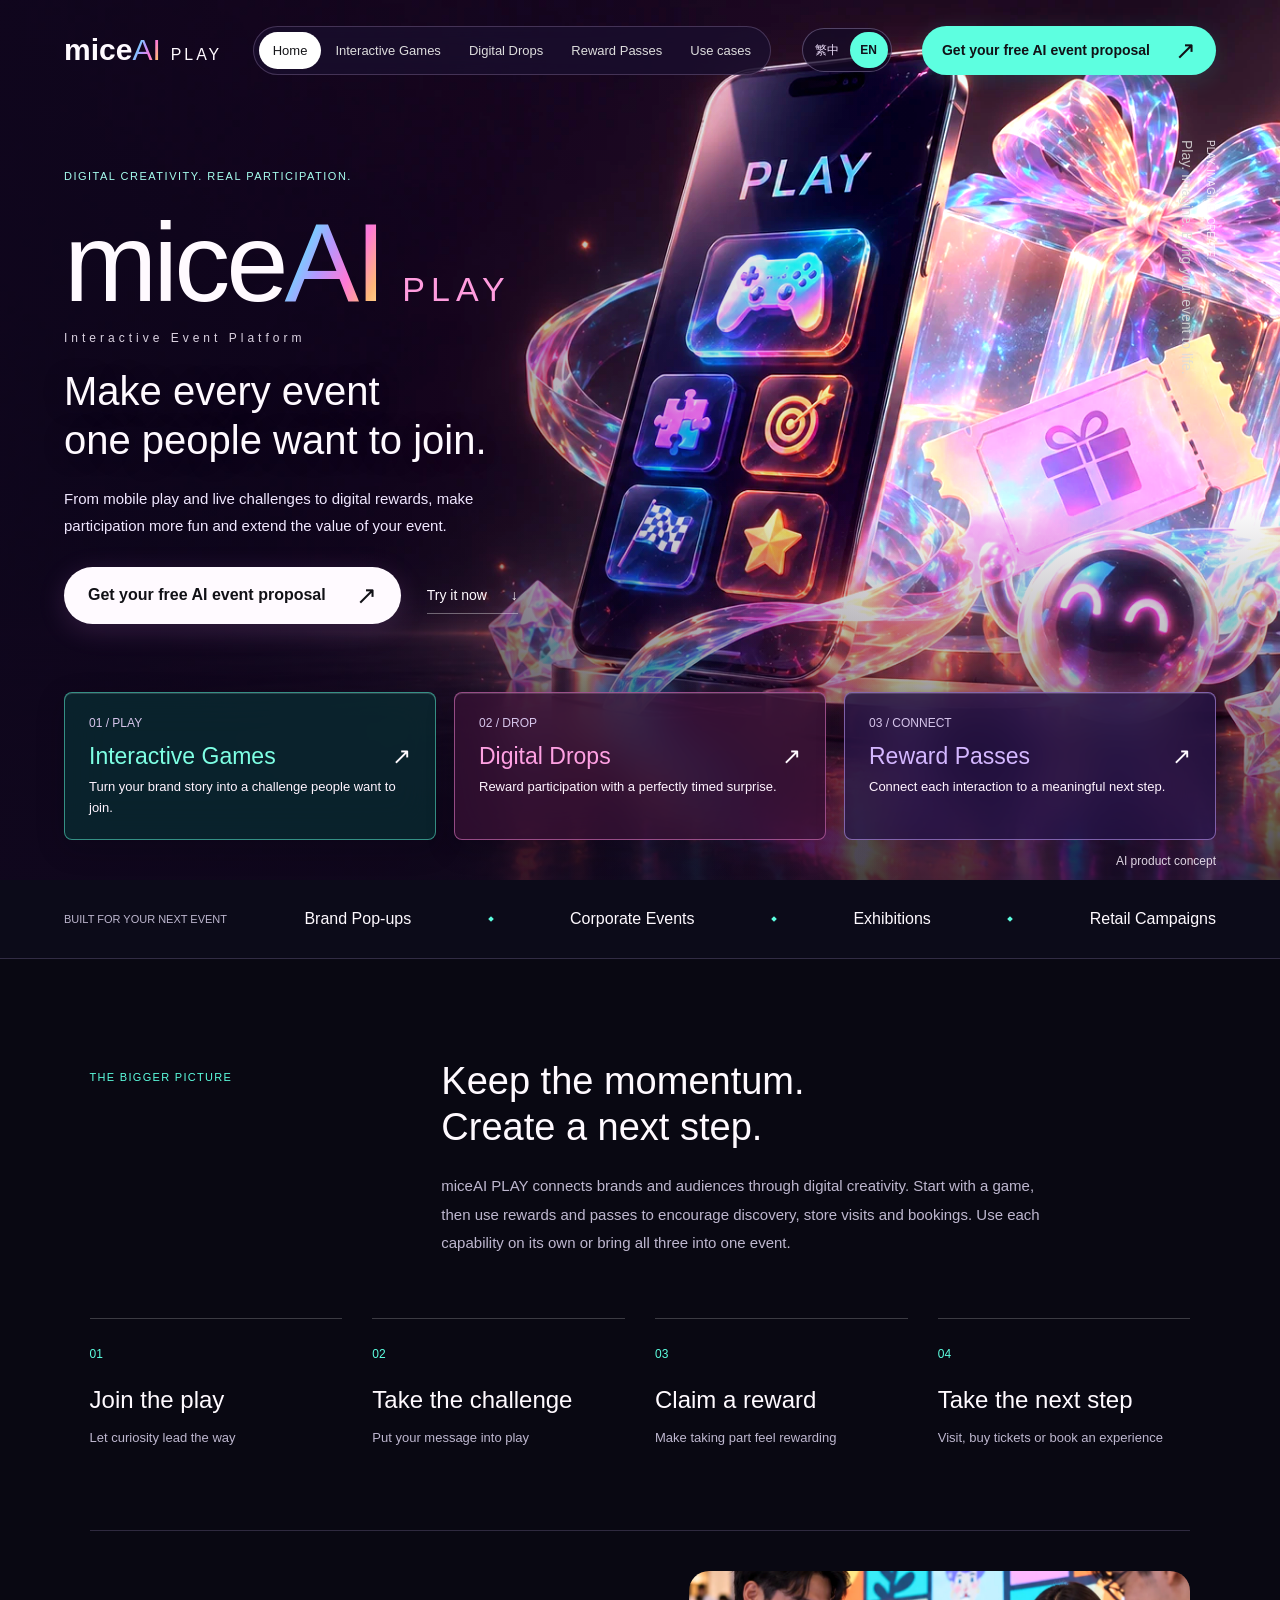
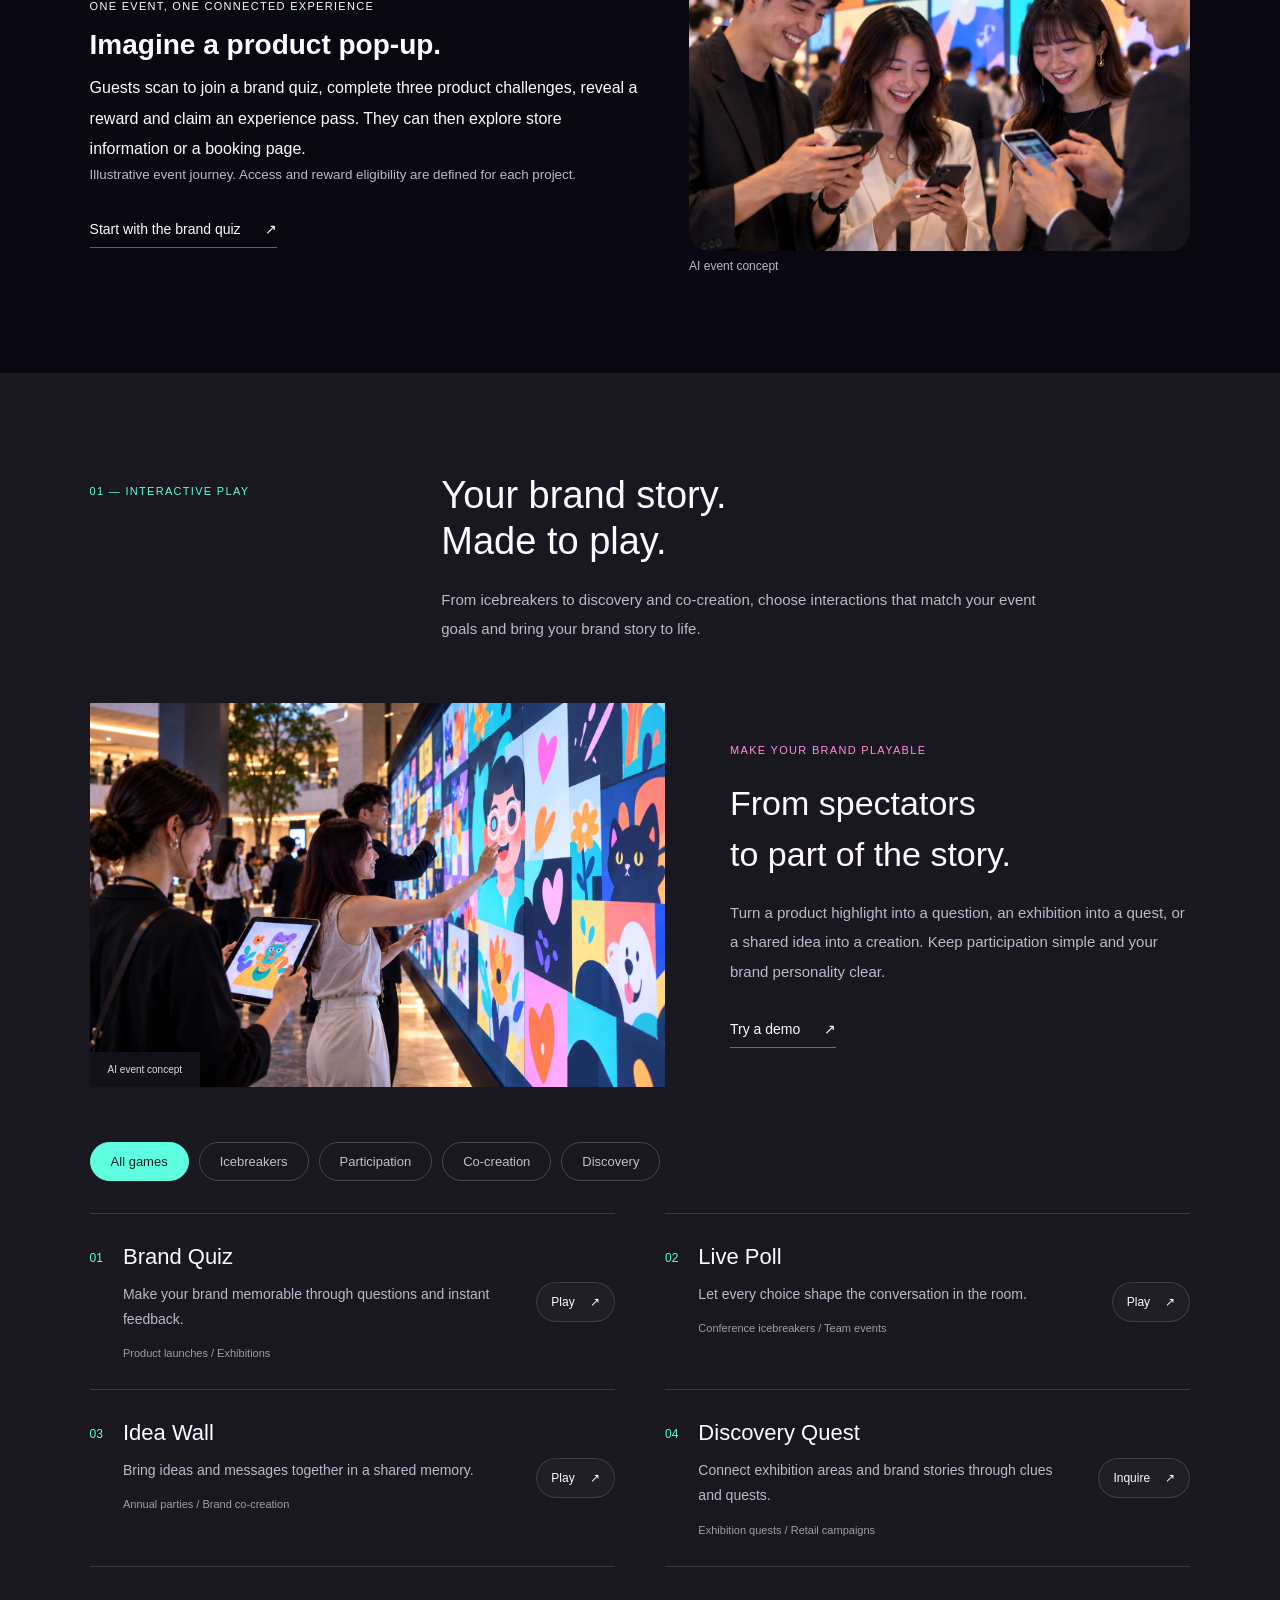
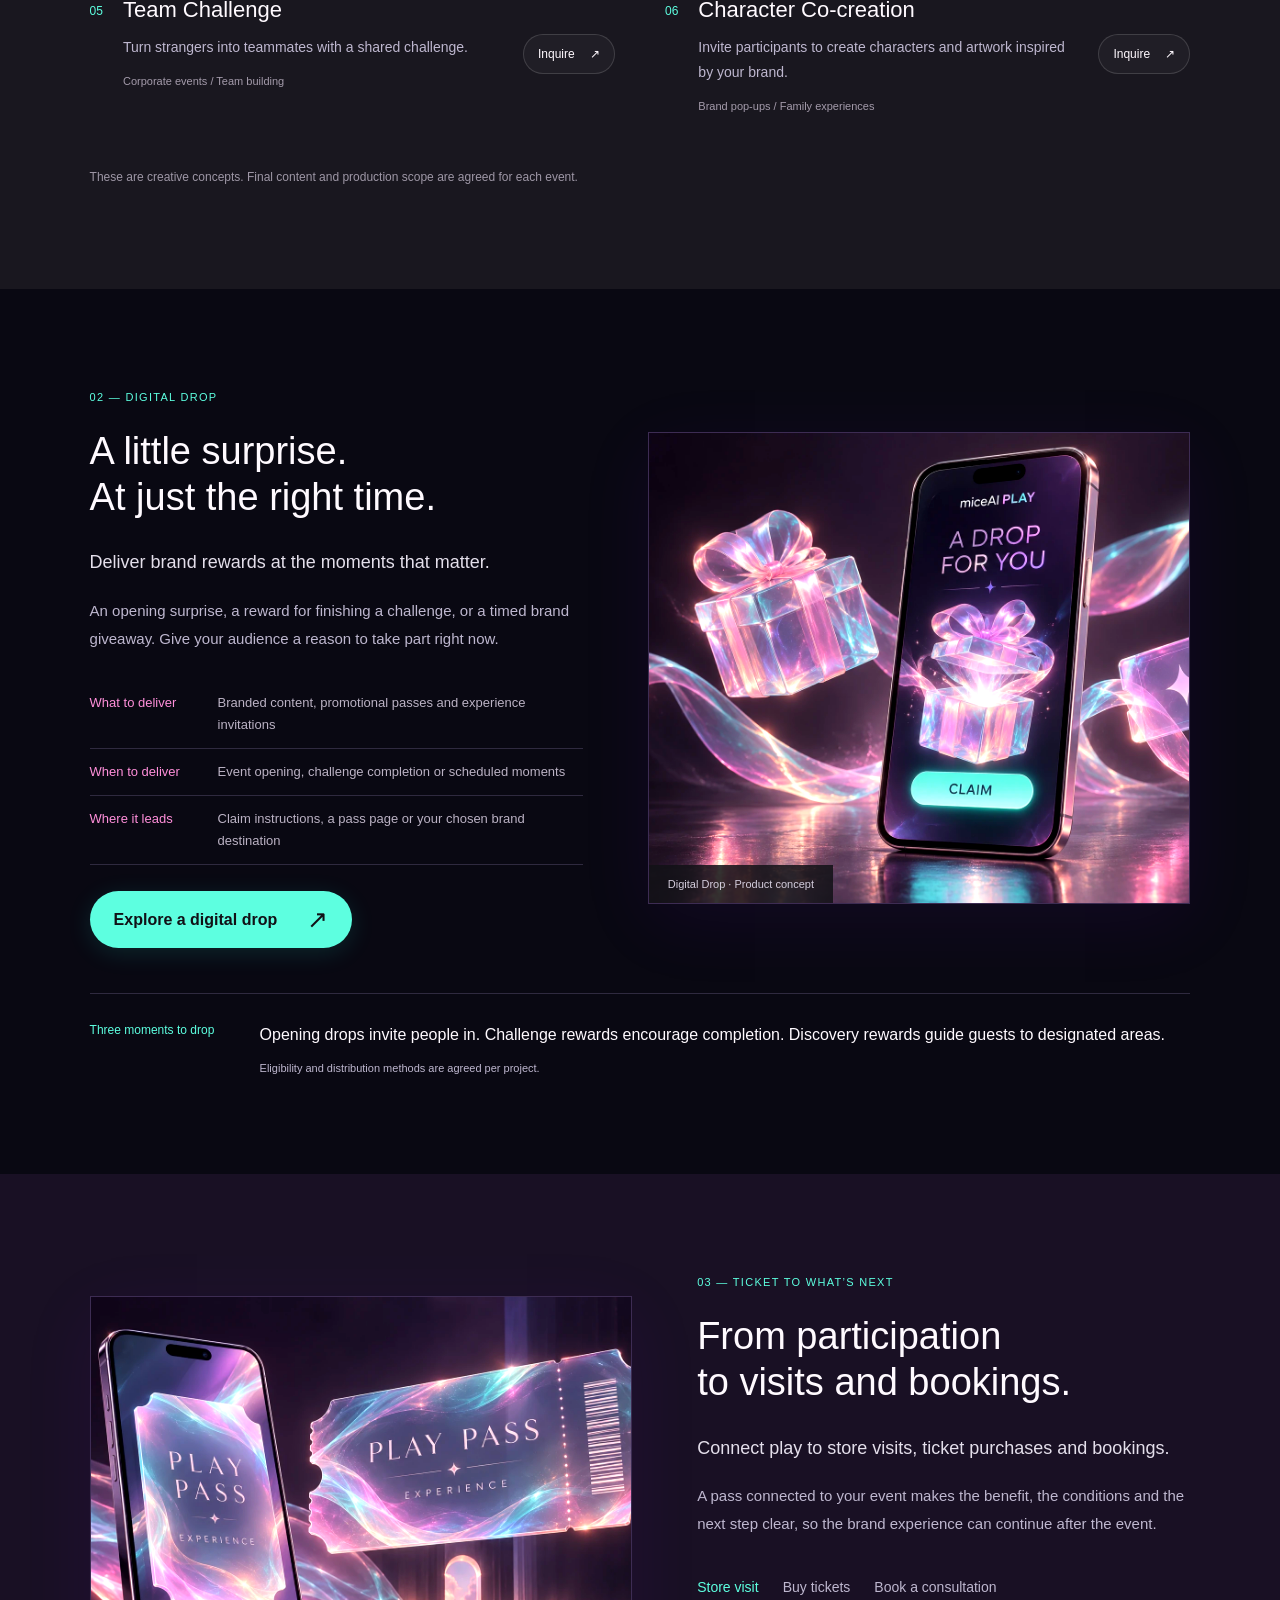
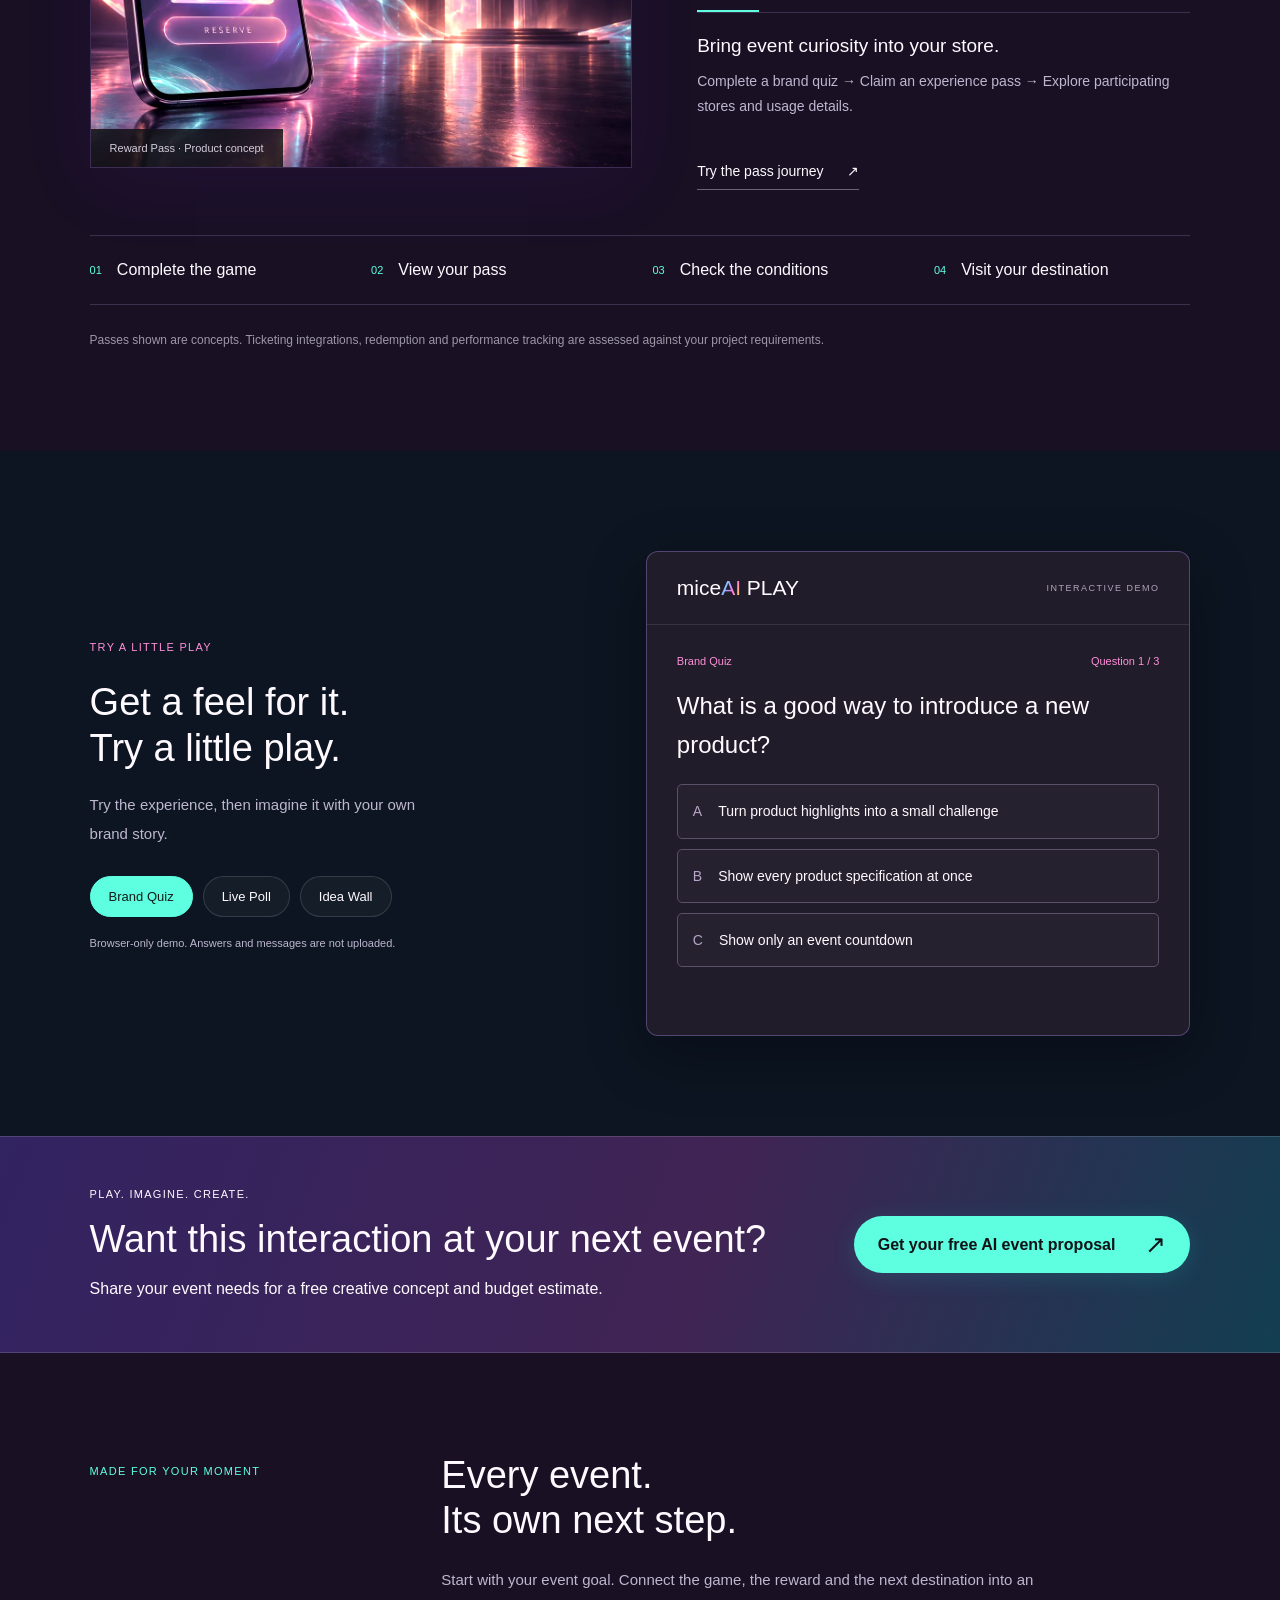
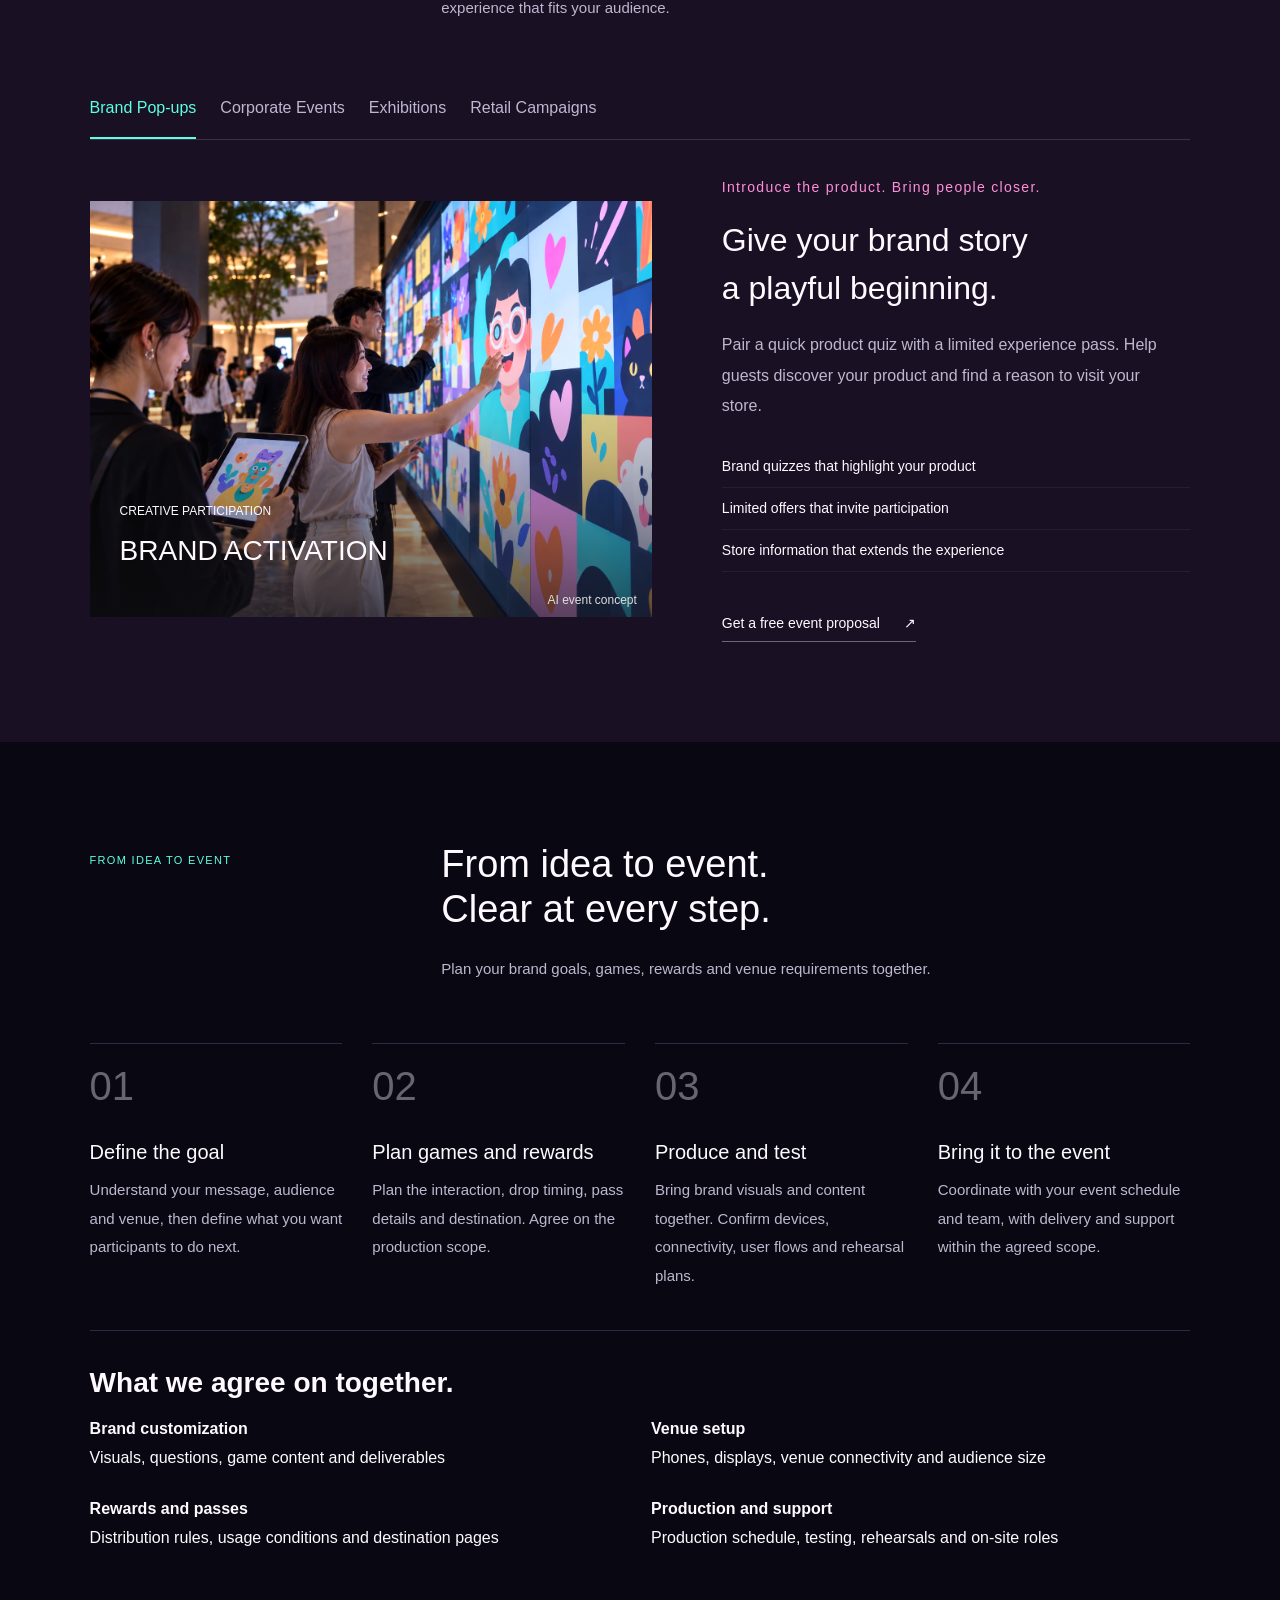
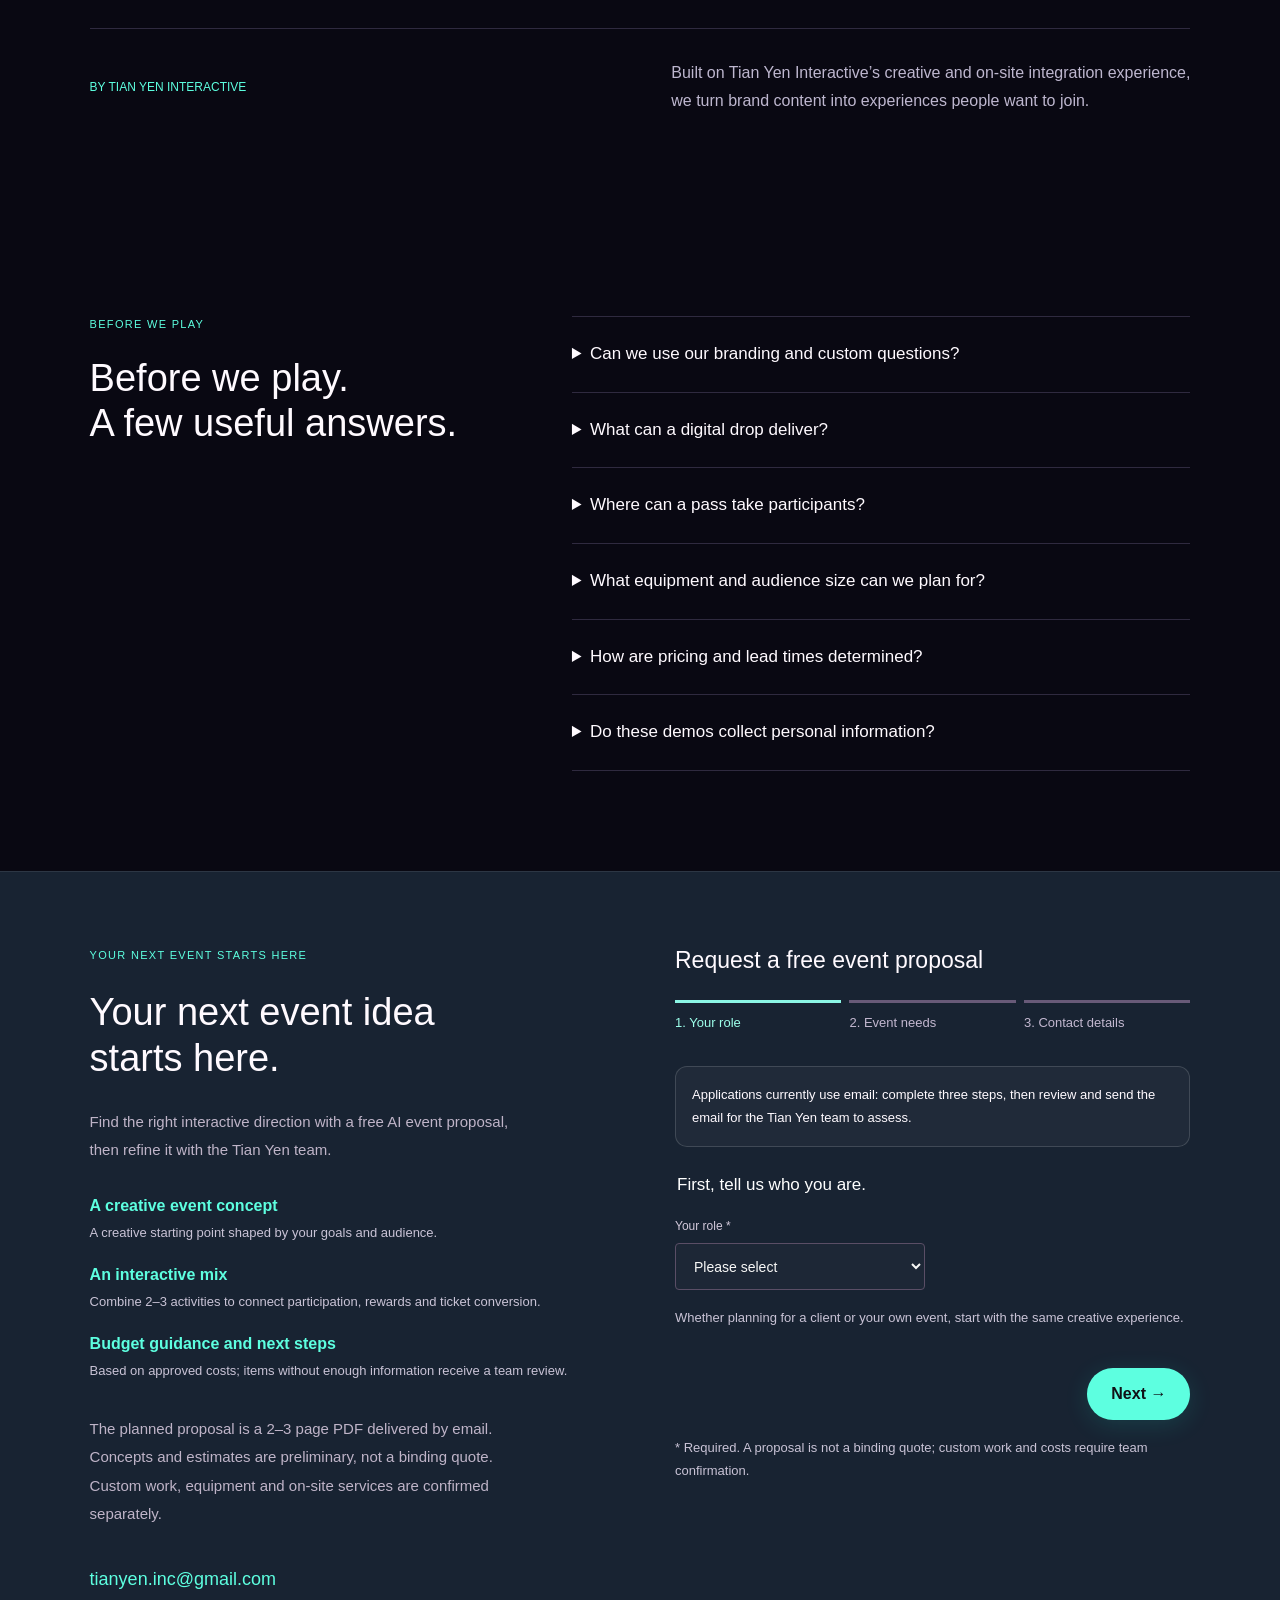
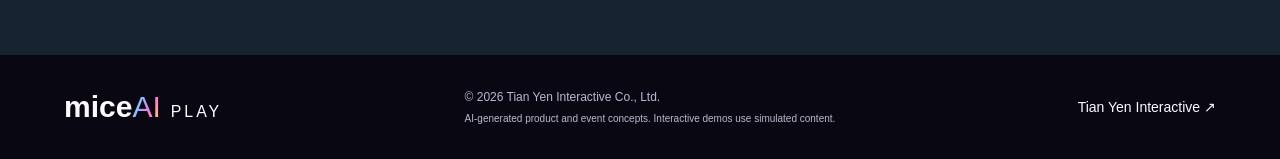
==== commit c6e277ec: "Add bilingual free AI event proposal intake and play-to-proposal flow Apply the October 22 proposal " ====
--- a/en.html
+++ b/en.html
@@ -6,7 +6,8 @@
 <meta property="og:title" content="miceAI PLAY | Games, Digital Drops & Reward Passes"><meta property="og:description" content="Turn brand creativity into experiences everyone can join."><meta property="og:type" content="website">
 <link rel="alternate" hreflang="zh-Hant" href="index.html"><link rel="alternate" hreflang="en" href="en.html">
 <title>miceAI PLAY | Interactive Event Platform</title>
-<link rel="stylesheet" href="styles.css?v=play-bilingual-1"><script src="en-app.js?v=play-bilingual-1d" defer></script>
+<link rel="stylesheet" href="styles.css?v=proposal-v1"><script src="en-app.js?v=proposal-v1" defer></script>
+<script src="proposal-config.js?v=proposal-v1" defer></script><script src="proposal.js?v=proposal-v1" defer></script>
 </head>
 <body>
 <a class="skip-link" href="#main">Skip to content</a>
@@ -15,14 +16,14 @@
 <div class="language-switch" role="group" aria-label="Website language"><a href="index.html" lang="zh-Hant">繁中</a><a aria-current="page" href="en.html" lang="en">EN</a></div>
 <button class="menu-toggle" aria-controls="navigation" aria-expanded="false" aria-label="Open navigation"><span></span><span></span></button>
 <nav id="navigation" aria-label="Main navigation"><a class="active" href="#home">Home</a><a href="#games">Interactive Games</a><a href="#airdrop">Digital Drops</a><a href="#tickets">Reward Passes</a><a href="#spaces">Use cases</a></nav>
-<a class="button small header-contact" href="#contact">Plan your event <span aria-hidden="true">↗</span></a>
+<a class="button small header-contact" href="#contact">Get your free AI event proposal <span aria-hidden="true">↗</span></a>
 </header>
 <main id="main">
 <section class="hero" id="home" aria-labelledby="hero-title">
 <img class="hero-art" src="assets/play-hero.webp" alt="miceAI PLAY concept featuring an iridescent phone, interactive games and reward passes" width="1672" height="941" fetchpriority="high">
 <div class="hero-shade"></div>
-<div class="hero-content"><p class="eyebrow">DIGITAL CREATIVITY. REAL PARTICIPATION.</p><h1 id="hero-title">mice<span>AI</span><small>PLAY</small></h1><p class="product-category">Interactive Event Platform</p><h2>Invite your audience in.<br>Inspire their next move.</h2><p class="hero-description">Interactive games, digital drops and reward passes for brand activations, exhibitions, corporate events and retail campaigns. Turn participation into a reason to connect again.</p><div class="hero-actions"><a class="button white" href="#contact">Plan your event <span aria-hidden="true">↗</span></a><a class="text-link" href="#playground">Try the experience <span aria-hidden="true">↓</span></a></div></div>
-<div class="hero-aside"><span>PLAY. DROP. CONNECT.</span><span>Make creativity happen. Keep participation going.</span></div>
+<div class="hero-content"><p class="eyebrow">DIGITAL CREATIVITY. REAL PARTICIPATION.</p><p class="hero-brand">mice<span>AI</span><small>PLAY</small></p><p class="product-category">Interactive Event Platform</p><h1 class="hero-heading" id="hero-title">Make every event<br>one people want to join.</h1><p class="hero-description">From mobile play and live challenges to digital rewards, make participation more fun and extend the value of your event.</p><div class="hero-actions"><a class="button white" href="#contact">Get your free AI event proposal <span aria-hidden="true">↗</span></a><a class="text-link" href="#playground">Try it now <span aria-hidden="true">↓</span></a></div></div>
+<div class="hero-aside"><span>PLAY. IMAGINE. CREATE.</span><span>Play. Imagine. Bring your event to life.</span></div>
 <div class="hero-highlights">
 <a href="#games" class="highlight"><span class="highlight-index">01 / PLAY</span><div><h3>Interactive Games</h3><span aria-hidden="true">↗</span></div><p>Turn your brand story into a challenge people want to join.</p></a>
 <a href="#airdrop" class="highlight"><span class="highlight-index">02 / DROP</span><div><h3>Digital Drops</h3><span aria-hidden="true">↗</span></div><p>Reward participation with a perfectly timed surprise.</p></a>
@@ -57,10 +58,11 @@
 <ol class="ticket-path"><li><b>01</b>Complete the game</li><li><b>02</b>View your pass</li><li><b>03</b>Check the conditions</li><li><b>04</b>Visit your destination</li></ol><p class="section-note">Passes shown are concepts. Ticketing integrations, redemption and performance tracking are assessed against your project requirements.</p>
 </section>
 <section class="section playground" id="playground" aria-labelledby="playground-title"><div class="demo-intro"><p class="eyebrow">TRY A LITTLE PLAY</p><h2 id="playground-title">Get a feel for it.<br>Try a little play.</h2><p>Try the experience, then imagine it with your own brand story.</p><div class="demo-tabs" role="tablist" aria-label="Interactive demos"><button role="tab" id="demo-quiz" aria-selected="true" aria-controls="demo-panel" data-demo-tab="quiz">Brand Quiz</button><button role="tab" id="demo-vote" aria-selected="false" tabindex="-1" aria-controls="demo-panel" data-demo-tab="vote">Live Poll</button><button role="tab" id="demo-wall" aria-selected="false" tabindex="-1" aria-controls="demo-panel" data-demo-tab="wall">Idea Wall</button></div><small>Browser-only demo. Answers and messages are not uploaded.</small></div><div class="demo-shell"><div class="demo-bar"><span>mice<span class="mint-text">AI</span> PLAY</span><small>INTERACTIVE DEMO</small></div><div id="demo-panel" role="tabpanel" aria-labelledby="demo-quiz" tabindex="0"></div></div></section>
-<section class="section spaces" id="spaces" aria-labelledby="spaces-title"><div class="section-heading"><p class="eyebrow">MADE FOR YOUR MOMENT</p><div><h2 id="spaces-title">Every event.<br>Its own next step.</h2><p>Start with your event goal. Connect the game, the reward and the next destination into an experience that fits your audience.</p></div></div><div class="scene-tabs" role="tablist" aria-label="Use cases"><button id="tab-brand" role="tab" aria-selected="true" aria-controls="scene-panel" data-scene="brand">Brand Pop-ups</button><button id="tab-corporate" role="tab" aria-selected="false" tabindex="-1" aria-controls="scene-panel" data-scene="corporate">Corporate Events</button><button id="tab-expo" role="tab" aria-selected="false" tabindex="-1" aria-controls="scene-panel" data-scene="expo">Exhibitions</button><button id="tab-retail" role="tab" aria-selected="false" tabindex="-1" aria-controls="scene-panel" data-scene="retail">Retail Campaigns</button></div><div class="scene-panel" role="tabpanel" id="scene-panel" aria-labelledby="tab-brand" tabindex="0"><div class="scene-visual"><img id="scene-image" src="assets/cocreation.webp" loading="lazy" alt="AI concept of digital co-creation at a brand event" width="1536" height="1024"><span class="scene-visual-label">CREATIVE PARTICIPATION<br><b id="scene-english">BRAND ACTIVATION</b></span><small>AI event concept</small></div><div class="scene-copy"><span class="eyebrow" id="scene-kicker">Introduce the product. Bring people closer.</span><h3 id="scene-title">Give your brand story<br>a playful beginning.</h3><p id="scene-description">Pair a quick product quiz with a limited experience pass. Help guests discover your product and find a reason to visit your store.</p><ul id="scene-features"><li>Brand quizzes that highlight your product</li><li>Limited offers that invite participation</li><li>Store information that extends the experience</li></ul><a class="text-link" href="#contact">Discuss my event <span aria-hidden="true">↗</span></a></div></div></section>
+<aside class="proposal-invite section"><div><p class="eyebrow">PLAY. IMAGINE. CREATE.</p><h2>Want this interaction at your next event?</h2><p>Share your event needs for a free creative concept and budget estimate.</p></div><a class="button" href="#contact">Get your free AI event proposal <span aria-hidden="true">↗</span></a></aside>
+<section class="section spaces" id="spaces" aria-labelledby="spaces-title"><div class="section-heading"><p class="eyebrow">MADE FOR YOUR MOMENT</p><div><h2 id="spaces-title">Every event.<br>Its own next step.</h2><p>Start with your event goal. Connect the game, the reward and the next destination into an experience that fits your audience.</p></div></div><div class="scene-tabs" role="tablist" aria-label="Use cases"><button id="tab-brand" role="tab" aria-selected="true" aria-controls="scene-panel" data-scene="brand">Brand Pop-ups</button><button id="tab-corporate" role="tab" aria-selected="false" tabindex="-1" aria-controls="scene-panel" data-scene="corporate">Corporate Events</button><button id="tab-expo" role="tab" aria-selected="false" tabindex="-1" aria-controls="scene-panel" data-scene="expo">Exhibitions</button><button id="tab-retail" role="tab" aria-selected="false" tabindex="-1" aria-controls="scene-panel" data-scene="retail">Retail Campaigns</button></div><div class="scene-panel" role="tabpanel" id="scene-panel" aria-labelledby="tab-brand" tabindex="0"><div class="scene-visual"><img id="scene-image" src="assets/cocreation.webp" loading="lazy" alt="AI concept of digital co-creation at a brand event" width="1536" height="1024"><span class="scene-visual-label">CREATIVE PARTICIPATION<br><b id="scene-english">BRAND ACTIVATION</b></span><small>AI event concept</small></div><div class="scene-copy"><span class="eyebrow" id="scene-kicker">Introduce the product. Bring people closer.</span><h3 id="scene-title">Give your brand story<br>a playful beginning.</h3><p id="scene-description">Pair a quick product quiz with a limited experience pass. Help guests discover your product and find a reason to visit your store.</p><ul id="scene-features"><li>Brand quizzes that highlight your product</li><li>Limited offers that invite participation</li><li>Store information that extends the experience</li></ul><a class="text-link" href="#contact">Get a free event proposal <span aria-hidden="true">↗</span></a></div></div></section>
 <section class="section workflow" id="workflow" aria-labelledby="workflow-title"><div class="section-heading"><p class="eyebrow">FROM IDEA TO EVENT</p><div><h2 id="workflow-title">From idea to event.<br>Clear at every step.</h2><p>Plan your brand goals, games, rewards and venue requirements together.</p></div></div><ol class="steps"><li><span>01</span><h3>Define the goal</h3><p>Understand your message, audience and venue, then define what you want participants to do next.</p></li><li><span>02</span><h3>Plan games and rewards</h3><p>Plan the interaction, drop timing, pass details and destination. Agree on the production scope.</p></li><li><span>03</span><h3>Produce and test</h3><p>Bring brand visuals and content together. Confirm devices, connectivity, user flows and rehearsal plans.</p></li><li><span>04</span><h3>Bring it to the event</h3><p>Coordinate with your event schedule and team, with delivery and support within the agreed scope.</p></li></ol><div class="scope-note"><h3>What we agree on together.</h3><ul><li><b>Brand customization</b>Visuals, questions, game content and deliverables</li><li><b>Venue setup</b>Phones, displays, venue connectivity and audience size</li><li><b>Rewards and passes</b>Distribution rules, usage conditions and destination pages</li><li><b>Production and support</b>Production schedule, testing, rehearsals and on-site roles</li></ul></div><div class="trust-note"><span>BY TIAN YEN INTERACTIVE</span><p>Built on Tian Yen Interactive’s creative and on-site integration experience,<br>we turn brand content into experiences people want to join.</p></div></section>
-<section class="section faq" id="faq"><div><p class="eyebrow">BEFORE WE PLAY</p><h2>Before we play.<br>A few useful answers.</h2></div><div class="faq-list"><details><summary>Can we use our branding and custom questions?</summary><p>We can plan around your brand identity, event theme, product content and questions. Customization, revision rounds and deliverables are agreed during the proposal stage.</p></details><details><summary>What can a digital drop deliver?</summary><p>Options include promotional passes, experience invitations and branded content. Timing, eligibility and access are planned around the event goal and system setup.</p></details><details><summary>Where can a pass take participants?</summary><p>Passes can direct participants to store information, ticketing, experience bookings or a chosen brand page. External integrations, redemption and tracking require a separate scope review.</p></details><details><summary>What equipment and audience size can we plan for?</summary><p>Requirements depend on the game, concurrent audience, devices and venue network. Share your event size and venue details so we can assess the setup and testing needed.</p></details><details><summary>How are pricing and lead times determined?</summary><p>Pricing and lead time depend on the games, customization, pass requirements, equipment and on-site support. Share your date, goals and available assets to start planning.</p></details><details><summary>Do these demos collect personal information?</summary><p>The quiz, poll, message wall and pass demo run only in your browser session. No valid passes are issued. The inquiry form creates a local brief for you to review and send yourself.</p></details></div></section>
-<section class="contact section" id="contact" aria-labelledby="contact-title"><div class="contact-copy"><p class="eyebrow">LET’S MAKE YOUR NEXT EVENT PLAY.</p><h2 id="contact-title">Your event goal.<br>Our next great idea.</h2><p>Want to spark participation, surprise your audience or connect them to their next experience? Tell us your goal and we will explore the right approach together.</p><a class="contact-mail" href="mailto:tianyen.inc@gmail.com">tianyen.inc@gmail.com</a></div><div class="contact-form-wrap"><form id="brief-form"><h3>Tell us about your event</h3><div class="form-grid"><label>Company / brand *<input name="company" required maxlength="80" autocomplete="organization" placeholder="Your company or brand"></label><label>Contact name *<input name="name" required maxlength="40" autocomplete="name" placeholder="Your name"></label><label class="full">Contact email *<input name="email" type="email" required maxlength="120" autocomplete="email" placeholder="hello@yourbrand.com"></label><label>Event date<input name="date" type="date"></label><label>Expected audience<select name="people"><option>To be confirmed</option><option>Fewer than 50</option><option>50–200 people</option><option>200–500 people</option><option>More than 500</option></select></label><label class="full">Venue<input name="venue" maxlength="120" placeholder="e.g. an exhibition hall or shopping mall atrium"></label></div><div class="form-grid"><label class="full">What would you like guests to do next?<select name="goal"><option>Let’s explore together</option><option>Discover the brand</option><option>Store visit</option><option>Buy tickets</option><option>Book a consultation</option><option>Other</option></select></label></div><fieldset><legend>What are you interested in? Select all that apply.</legend><div class="check-options"><label><input name="capability" type="checkbox" value="Interactive Games">Interactive Games</label><label><input name="capability" type="checkbox" value="Digital Drops">Digital Drops</label><label><input name="capability" type="checkbox" value="Reward Passes">Reward Passes</label><label><input name="capability" type="checkbox" value="Full event planning">Full event planning</label></div></fieldset><div class="form-grid"><label class="full">Your ideas or preferred games<textarea name="note" rows="3" maxlength="1200" placeholder="Your goals, rewards or games you have in mind…"></textarea></label></div><p class="privacy-note">* Required. Your brief is prepared locally and is not uploaded or sent automatically.</p><button class="button" type="submit">Create my event brief <span aria-hidden="true">↗</span></button></form><section id="brief-result" class="brief-result" aria-label="Event brief" hidden><h3>Your event brief is ready</h3><p>Review your brief, then choose how to contact us.</p><pre id="brief-text" tabindex="0"></pre><div class="brief-actions"><button id="copy-brief">Copy brief</button><a id="download-brief" download="miceAI-PLAY-event-brief.txt">Download brief</a><a id="mail-brief">Open email draft</a></div><p id="brief-status" role="status">Your email app opens a draft. You still need to send it yourself.</p></section></div></section>
+<section class="section faq" id="faq"><div><p class="eyebrow">BEFORE WE PLAY</p><h2>Before we play.<br>A few useful answers.</h2></div><div class="faq-list"><details><summary>Can we use our branding and custom questions?</summary><p>We can plan around your brand identity, event theme, product content and questions. Customization, revision rounds and deliverables are agreed during the proposal stage.</p></details><details><summary>What can a digital drop deliver?</summary><p>Options include promotional passes, experience invitations and branded content. Timing, eligibility and access are planned around the event goal and system setup.</p></details><details><summary>Where can a pass take participants?</summary><p>Passes can direct participants to store information, ticketing, experience bookings or a chosen brand page. External integrations, redemption and tracking require a separate scope review.</p></details><details><summary>What equipment and audience size can we plan for?</summary><p>Requirements depend on the game, concurrent audience, devices and venue network. Share your event size and venue details so we can assess the setup and testing needed.</p></details><details><summary>How are pricing and lead times determined?</summary><p>Pricing and lead time depend on the games, customization, pass requirements, equipment and on-site support. Share your date, goals and available assets to start planning.</p></details><details><summary>Do these demos collect personal information?</summary><p>Demo answers and messages are not uploaded; demo passes cannot be redeemed. Proposal details are used for assessment, proposals and follow-up. Marketing is optional. Applications currently use email, which you must review and send.</p></details></div></section>
+<section class="contact section" id="contact" aria-labelledby="contact-title"><div class="contact-copy"><p class="eyebrow">YOUR NEXT EVENT STARTS HERE</p><h2 id="contact-title">Your next event idea<br>starts here.</h2><p>Find the right interactive direction with a free AI event proposal, then refine it with the Tian Yen team.</p><ol class="proposal-benefits"><li><b>A creative event concept</b><span>A creative starting point shaped by your goals and audience.</span></li><li><b>An interactive mix</b><span>Combine 2–3 activities to connect participation, rewards and ticket conversion.</span></li><li><b>Budget guidance and next steps</b><span>Based on approved costs; items without enough information receive a team review.</span></li></ol><p class="proposal-fine">The planned proposal is a 2–3 page PDF delivered by email. Concepts and estimates are preliminary, not a binding quote. Custom work, equipment and on-site services are confirmed separately.</p><a class="contact-mail" href="mailto:tianyen.inc@gmail.com">tianyen.inc@gmail.com</a></div><div class="contact-form-wrap" id="proposal-root"><noscript>Email tianyen.inc@gmail.com with your event date, size and needs to request a free event proposal.</noscript></div></section>
 </main>
 <footer><a class="wordmark" href="#home">mice<span>AI</span><b>PLAY</b></a><p>© 2026 Tian Yen Interactive Co., Ltd.<br><small>AI-generated product and event concepts. Interactive demos use simulated content.</small></p><a href="https://www.tianyen.com/" target="_blank" rel="noopener noreferrer">Tian Yen Interactive <span aria-hidden="true">↗</span></a></footer>
 <dialog id="journey-dialog" aria-labelledby="journey-title"><div class="dialog-top"><span>miceAI PLAY / PRODUCT DEMO</span><button class="dialog-close" aria-label="Close the demo">Close</button></div><div class="journey-grid"><div class="journey-visual"><img id="journey-image" src="assets/airdrop-product.webp" alt="Digital drop product concept" width="1536" height="1024"><span>Product concept</span></div><div class="journey-copy"><p class="eyebrow" id="journey-step"></p><h2 id="journey-title"></h2><p id="journey-description"></p><div id="journey-detail"></div><button class="button" id="journey-next"></button><p class="demo-disclaimer">Browser-only demo. No valid passes or real bookings are created.</p><button id="journey-reset" class="plain-button">Start again</button></div></div></dialog>
--- a/styles.css
+++ b/styles.css
@@ -1,13 +1,13 @@
-:root{color-scheme:dark;--bg:#111116;--text:#f7f7f6;--muted:#aaaab5;--mint:#86f4df;--line:#ffffff26;--pink:#f6b1d7;font-family:Arial,"Microsoft JhengHei","PingFang TC",sans-serif;color:var(--text);background:var(--bg);font-synthesis:none;letter-spacing:0;scroll-behavior:smooth;scroll-padding-top:95px}*{box-sizing:border-box}body{margin:0}a{color:inherit;text-decoration:none}button{font:inherit}button,a{-webkit-tap-highlight-color:transparent}button:focus-visible,a:focus-visible,[tabindex]:focus-visible{outline:2px solid var(--mint);outline-offset:6px}button{cursor:pointer}img{max-width:100%;display:block}h1,h2,h3,p{margin:0}::selection{background:var(--mint);color:var(--bg)}.skip-link{position:fixed;top:-60px;left:16px;z-index:100;padding:12px;background:white;color:black}.skip-link:focus{top:12px}.header{position:absolute;top:0;left:0;width:100%;height:100px;z-index:10;display:flex;align-items:center;justify-content:space-between;padding:0 5%;gap:30px}.wordmark{font-size:30px;font-weight:600;white-space:nowrap}.wordmark span{font-weight:300;color:var(--mint)}.wordmark sup{font-size:10px;vertical-align:top;margin:6px 0 0 4px;display:inline-block}.header nav{display:flex;align-items:center;padding:5px;background:#ffffff12;border:1px solid #ffffff14;border-radius:40px;backdrop-filter:blur(20px)}.header nav a{font-size:14px;white-space:nowrap;padding:11px 25px;border-radius:30px;color:#ddd}.header nav a:hover{color:white;background:#ffffff16}.header nav a.active{background:white;color:#141418}.button{display:inline-flex;align-items:center;justify-content:center;gap:30px;background:var(--mint);color:#111116;border:0;border-radius:40px;padding:16px 24px;font-size:16px;font-weight:600;min-height:52px;transition:transform .2s,background .2s}.button:hover{transform:translateY(-3px);background:#b3fff0}.button span{font-size:25px;line-height:1}.button.white{background:#fafaf7}.button.white:hover{background:var(--mint)}.button.small{font-size:14px;min-height:42px;padding:12px 20px;gap:25px}.menu-toggle{display:none}.hero{position:relative;min-height:780px;height:calc(100svh - 68px);max-height:1060px;overflow:hidden;background:#302337;isolation:isolate}.hero-art{position:absolute;inset:0;width:100%;height:100%;object-fit:cover;object-position:center 45%;z-index:-3}.hero-shade{position:absolute;inset:0;background:linear-gradient(90deg,#160e26b8 0%,#160e2655 38%,transparent 70%),linear-gradient(0deg,#191121ab,transparent 40%);z-index:-2}.hero-content{padding:175px 5% 220px;position:relative}.eyebrow{font-size:12px;font-weight:500;line-height:1.6}.hero-content .eyebrow{color:#ebdeec}.hero h1{font-size:132px;font-weight:300;line-height:1.05;margin:18px 0 20px}.hero h1 span{color:var(--mint)}.hero h2{font-size:42px;font-weight:500;line-height:1.32}.hero-description{font-size:16px;color:#e1d9e5;line-height:1.9;margin-top:20px}.hero-actions{display:flex;gap:26px;align-items:center;margin-top:28px}.text-link{font-size:14px;display:inline-flex;align-items:center;gap:24px;padding:10px 0;border-bottom:1px solid #ffffff5c}.text-link:hover{color:var(--mint)}.hero-aside{position:absolute;right:5%;top:180px;display:flex;flex-direction:column;gap:10px;font-size:12px;writing-mode:vertical-rl}.hero-aside span+span{color:#ddd;font-size:14px}.hero-highlights{position:absolute;left:5%;right:5%;bottom:40px;display:grid;grid-template-columns:repeat(3,1fr);gap:18px}.highlight{padding:20px 24px;background:#ffffff14;backdrop-filter:blur(20px);border:1px solid #ffffff32;border-radius:8px;transition:background .2s,transform .2s}.highlight:hover{background:#ffffff25;transform:translateY(-4px)}.highlight-index{font-size:12px;color:#e4daeb}.highlight>div{display:flex;justify-content:space-between;align-items:center;margin-top:12px}.highlight h3{font-weight:500;font-size:20px}.highlight>div>span{font-size:23px}.highlight p{font-size:14px;line-height:1.7;color:#ece4ec;margin-top:7px}.image-caption{position:absolute;right:5%;bottom:12px;font-size:12px;color:#dfd5e3}.intro-band{padding:30px 5%;display:flex;align-items:center;justify-content:space-between;border-bottom:1px solid var(--line);gap:20px}.intro-band>span{font-size:11px;color:var(--muted)}.intro-band p{font-size:16px;white-space:nowrap}.intro-band i{width:4px;height:4px;background:var(--mint);transform:rotate(45deg)}.section{padding:100px 7%;scroll-margin-top:0}.section-heading{display:grid;grid-template-columns:1fr 2fr;gap:30px;margin-bottom:60px}.section-heading>.eyebrow{color:var(--mint);padding-top:10px}.section-heading>div{display:flex;justify-content:space-between;gap:40px;align-items:flex-end}.section h2{font-size:42px;line-height:1.4;font-weight:500}.section-heading>div>p{font-size:15px;line-height:1.9;color:var(--muted);max-width:330px}.capabilities{display:grid;grid-template-columns:repeat(3,1fr);gap:44px}.capabilities article{border-top:1px solid #ffffff4d;padding:24px 0 0}.cap-number{font-size:14px;color:var(--mint)}.capabilities h3{font-size:23px;font-weight:500;margin:35px 0 16px}.capabilities p{font-size:16px;color:var(--muted);line-height:1.9}.tags{display:flex;gap:10px;margin-top:25px;flex-wrap:wrap}.tags span{font-size:12px;border-bottom:1px solid #ffffff36;padding:5px 0;margin-right:14px}.spaces{background:#1b1b23}.scene-tabs{display:flex;gap:30px;border-bottom:1px solid var(--line);margin-bottom:36px}.scene-tabs button{border:0;border-bottom:2px solid transparent;background:none;color:var(--muted);font-size:16px;padding:16px 0 20px;min-width:110px}.scene-tabs button[aria-selected=true]{color:var(--mint);border-bottom-color:var(--mint)}.scene-tabs button:hover{color:white}.scene-panel{display:grid;grid-template-columns:1.2fr 1fr;gap:70px;align-items:center}.scene-visual{position:relative;aspect-ratio:1.35;overflow:hidden;background:#302337}.scene-visual img{height:100%;width:100%;object-fit:cover;object-position:85% 50%;transform:scale(1.12)}.scene-visual:after{content:"";position:absolute;inset:0;background:linear-gradient(0deg,#111116b0,transparent 60%)}.scene-visual-label{position:absolute;bottom:38px;left:30px;z-index:1;font-size:12px;line-height:2}.scene-visual-label b{font-size:28px;font-weight:400}.scene-visual small{position:absolute;right:15px;bottom:10px;font-size:12px;z-index:1;color:#ddd}.scene-copy>.eyebrow{color:var(--pink);font-size:14px}.scene-copy h3{font-size:32px;line-height:1.5;font-weight:500;margin:18px 0}.scene-copy>p{color:var(--muted);line-height:1.9;font-size:16px;max-width:450px}.scene-copy ul{list-style:none;padding:0;margin:25px 0}.scene-copy li{font-size:14px;line-height:2.2}.scene-copy li:before{content:"+";color:var(--mint);padding-right:14px}.scene-copy .text-link{margin-top:8px}.steps{list-style:none;margin:0;padding:0;display:grid;grid-template-columns:repeat(4,1fr);gap:30px}.steps li{border-top:1px solid var(--line);padding-top:20px}.steps span{display:block;font-size:40px;font-weight:300;color:#666673;margin-bottom:32px}.steps h3{font-size:20px;font-weight:500;margin-bottom:12px}.steps p{color:var(--muted);font-size:15px;line-height:1.9}.trust-note{border-top:1px solid var(--line);margin-top:75px;padding-top:30px;display:flex;justify-content:space-between;align-items:center;gap:30px}.trust-note>span{font-size:12px;color:var(--mint)}.trust-note p{color:var(--muted);font-size:16px;line-height:1.8}.contact{background:#272e31;border-top:1px solid #ffffff16;padding-top:75px;padding-bottom:65px}.contact>.eyebrow{color:var(--mint)}.contact h2{font-size:56px;margin:28px 0 34px}.contact-bottom{display:flex;justify-content:space-between;align-items:center;gap:30px}.contact-bottom p{font-size:16px;line-height:1.9;color:#bac4c7}.contact-mail{font-size:14px;display:inline-block;margin-top:24px;color:var(--mint)}footer{padding:35px 5%;display:flex;align-items:center;justify-content:space-between;gap:25px}footer p{font-size:12px;color:var(--muted)}footer>a:last-child{font-size:14px}.header nav a,.highlight,.button,.scene-tabs button{transition:background .2s,color .2s,transform .2s}@media(min-width:1600px){.hero-content{padding-top:200px}.hero h1{font-size:164px}.hero h2{font-size:48px}.hero-description{font-size:18px}.hero-highlights{bottom:46px}.highlight{padding:28px}.hero{min-height:850px}.section{padding-left:max(7%,calc((100% - 1440px)/2));padding-right:max(7%,calc((100% - 1440px)/2))}}@media(max-width:1150px){.section-heading{grid-template-columns:1fr 3fr}.section-heading>div{display:block}.section-heading>div>p{margin-top:20px;max-width:600px}.scene-panel{gap:35px}.hero h1{font-size:112px}.hero-content{padding-top:150px}.hero h2{font-size:36px}.header nav a{padding:10px 16px}.hero-aside{display:none}.highlight{padding:18px}.highlight h3{font-size:18px}.hero{min-height:760px}.intro-band{flex-wrap:wrap}.intro-band>span{width:100%;text-align:center}.intro-band p{flex:1;text-align:center}.section{padding:80px 5%}.capabilities{gap:25px}}@media(max-width:700px){:root{scroll-padding-top:24px}.header{height:82px;padding:0 6%;gap:18px}.wordmark{font-size:27px}.header-contact{margin-left:auto}.button.small{font-size:12px;padding:10px 16px;min-height:38px;gap:12px}.button.small span{font-size:20px}.menu-toggle{display:flex;flex-direction:column;justify-content:center;gap:6px;order:3;width:40px;height:40px;background:#ffffff18;border:1px solid #ffffff30;border-radius:50%;padding:10px}.menu-toggle span{display:block;height:1px;background:white;width:18px}.header nav{position:absolute;top:75px;left:6%;right:6%;display:none;flex-direction:column;align-items:stretch;border-radius:8px;background:#15121cf2;padding:12px;box-shadow:0 20px 40px #0005}.header nav.open{display:flex}.header nav a{padding:14px 18px}.hero{height:auto;min-height:980px;max-height:none}.hero-art{object-position:64% top;height:690px;opacity:.85}.hero-shade{background:linear-gradient(90deg,#1c1424bb,transparent 95%),linear-gradient(0deg,#201626 28%,transparent 67%)}.hero-content{padding:145px 6% 0}.hero-content .eyebrow{font-size:10px}.hero h1{font-size:88px;margin:20px 0 22px}.hero h2{font-size:36px}.hero-description{font-size:15px;max-width:315px;line-height:1.9}.hero-actions{gap:20px;margin-top:26px}.hero-actions .button{font-size:14px;gap:20px;padding:15px 20px}.text-link{font-size:13px;gap:14px}.hero-highlights{position:relative;left:auto;right:auto;bottom:auto;margin:65px 6% 40px;grid-template-columns:1fr;gap:10px}.highlight{padding:15px 18px;display:grid;grid-template-columns:1fr 1fr;column-gap:14px;align-items:center;backdrop-filter:blur(12px)}.highlight-index{font-size:10px;grid-column:1;margin-bottom:6px}.highlight>div{margin-top:0;grid-column:1;grid-row:2}.highlight h3{font-size:17px}.highlight>div>span{display:none}.highlight p{grid-column:2;grid-row:1 / 3;font-size:12px;margin:0;line-height:1.8}.image-caption{right:6%;bottom:14px;font-size:10px}.intro-band{padding:24px 6%;gap:18px 8px}.intro-band p{font-size:12px;flex:auto}.intro-band>span{font-size:10px}.section{padding:65px 6%}.section-heading{display:block;margin-bottom:35px}.section-heading>.eyebrow{margin-bottom:20px;font-size:11px}.section h2{font-size:34px}.section-heading>div>p{font-size:15px;line-height:1.9}.capabilities{grid-template-columns:1fr;gap:32px}.capabilities article{position:relative;padding:24px 0 0 40px}.cap-number{position:absolute;left:0;top:30px}.capabilities h3{margin:0 0 12px;font-size:22px}.capabilities p{font-size:15px}.tags{margin-top:14px}.scene-tabs{gap:0;justify-content:space-between;margin-bottom:25px}.scene-tabs button{font-size:13px;min-width:0;padding:16px 0;flex:1}.scene-panel{grid-template-columns:1fr;gap:30px}.scene-visual{aspect-ratio:1.35}.scene-copy h3{font-size:29px}.scene-copy>p{font-size:15px}.steps{grid-template-columns:repeat(2,1fr);gap:32px 22px}.steps span{font-size:32px;margin-bottom:20px}.steps h3{font-size:19px}.steps p{font-size:14px}.trust-note{margin-top:45px;display:block}.trust-note p{font-size:14px;margin-top:18px}.contact h2{font-size:34px}.contact>.eyebrow{font-size:10px}.contact-bottom{display:block}.contact-bottom p{font-size:15px}.contact-bottom>.button{margin-top:28px}.contact-mail{font-size:13px}footer{padding:30px 6%;flex-wrap:wrap}footer p{font-size:11px;order:3;width:100%;margin-top:3px}footer>a:last-child{font-size:12px}.desktop-break{display:none}}@media(prefers-reduced-motion:reduce){:root{scroll-behavior:auto}*,*:before,*:after{transition:none!important;animation:none!important}}
-@media(max-width:700px){.hero{min-height:0}.hero-content{padding-top:110px}.hero h1{font-size:78px;margin:14px 0 18px}.hero h2{font-size:32px}.hero-description{margin-top:16px}.hero-actions{margin-top:20px}.hero-highlights{margin-top:30px;margin-bottom:32px}.highlight{padding:13px 16px}.hero-art{height:650px}}
-@media(min-width:701px) and (max-height:850px){.hero{min-height:680px}.hero-content{padding-top:130px}.hero h1{font-size:104px;margin:12px 0 14px}.hero h2{font-size:32px}.hero-description{margin-top:14px;font-size:15px}.hero-actions{margin-top:20px}.hero-highlights{bottom:32px}.highlight{padding:16px 20px}}
+:root{color-scheme:dark;--bg:#111116;--text:#f7f7f6;--muted:#aaaab5;--mint:#86f4df;--line:#ffffff26;--pink:#f6b1d7;font-family:Arial,"Microsoft JhengHei","PingFang TC",sans-serif;color:var(--text);background:var(--bg);font-synthesis:none;letter-spacing:0;scroll-behavior:smooth;scroll-padding-top:95px}*{box-sizing:border-box}body{margin:0}a{color:inherit;text-decoration:none}button{font:inherit}button,a{-webkit-tap-highlight-color:transparent}button:focus-visible,a:focus-visible,[tabindex]:focus-visible{outline:2px solid var(--mint);outline-offset:6px}button{cursor:pointer}img{max-width:100%;display:block}h1,h2,h3,p{margin:0}::selection{background:var(--mint);color:var(--bg)}.skip-link{position:fixed;top:-60px;left:16px;z-index:100;padding:12px;background:white;color:black}.skip-link:focus{top:12px}.header{position:absolute;top:0;left:0;width:100%;height:100px;z-index:10;display:flex;align-items:center;justify-content:space-between;padding:0 5%;gap:30px}.wordmark{font-size:30px;font-weight:600;white-space:nowrap}.wordmark span{font-weight:300;color:var(--mint)}.wordmark sup{font-size:10px;vertical-align:top;margin:6px 0 0 4px;display:inline-block}.header nav{display:flex;align-items:center;padding:5px;background:#ffffff12;border:1px solid #ffffff14;border-radius:40px;backdrop-filter:blur(20px)}.header nav a{font-size:14px;white-space:nowrap;padding:11px 25px;border-radius:30px;color:#ddd}.header nav a:hover{color:white;background:#ffffff16}.header nav a.active{background:white;color:#141418}.button{display:inline-flex;align-items:center;justify-content:center;gap:30px;background:var(--mint);color:#111116;border:0;border-radius:40px;padding:16px 24px;font-size:16px;font-weight:600;min-height:52px;transition:transform .2s,background .2s}.button:hover{transform:translateY(-3px);background:#b3fff0}.button span{font-size:25px;line-height:1}.button.white{background:#fafaf7}.button.white:hover{background:var(--mint)}.button.small{font-size:14px;min-height:42px;padding:12px 20px;gap:25px}.menu-toggle{display:none}.hero{position:relative;min-height:780px;height:calc(100svh - 68px);max-height:1060px;overflow:hidden;background:#302337;isolation:isolate}.hero-art{position:absolute;inset:0;width:100%;height:100%;object-fit:cover;object-position:center 45%;z-index:-3}.hero-shade{position:absolute;inset:0;background:linear-gradient(90deg,#160e26b8 0%,#160e2655 38%,transparent 70%),linear-gradient(0deg,#191121ab,transparent 40%);z-index:-2}.hero-content{padding:175px 5% 220px;position:relative}.eyebrow{font-size:12px;font-weight:500;line-height:1.6}.hero-content .eyebrow{color:#ebdeec}.hero .hero-brand{font-size:132px;font-weight:300;line-height:1.05;margin:18px 0 20px}.hero .hero-brand span{color:var(--mint)}.hero .hero-heading{font-size:42px;font-weight:500;line-height:1.32}.hero-description{font-size:16px;color:#e1d9e5;line-height:1.9;margin-top:20px}.hero-actions{display:flex;gap:26px;align-items:center;margin-top:28px}.text-link{font-size:14px;display:inline-flex;align-items:center;gap:24px;padding:10px 0;border-bottom:1px solid #ffffff5c}.text-link:hover{color:var(--mint)}.hero-aside{position:absolute;right:5%;top:180px;display:flex;flex-direction:column;gap:10px;font-size:12px;writing-mode:vertical-rl}.hero-aside span+span{color:#ddd;font-size:14px}.hero-highlights{position:absolute;left:5%;right:5%;bottom:40px;display:grid;grid-template-columns:repeat(3,1fr);gap:18px}.highlight{padding:20px 24px;background:#ffffff14;backdrop-filter:blur(20px);border:1px solid #ffffff32;border-radius:8px;transition:background .2s,transform .2s}.highlight:hover{background:#ffffff25;transform:translateY(-4px)}.highlight-index{font-size:12px;color:#e4daeb}.highlight>div{display:flex;justify-content:space-between;align-items:center;margin-top:12px}.highlight h3{font-weight:500;font-size:20px}.highlight>div>span{font-size:23px}.highlight p{font-size:14px;line-height:1.7;color:#ece4ec;margin-top:7px}.image-caption{position:absolute;right:5%;bottom:12px;font-size:12px;color:#dfd5e3}.intro-band{padding:30px 5%;display:flex;align-items:center;justify-content:space-between;border-bottom:1px solid var(--line);gap:20px}.intro-band>span{font-size:11px;color:var(--muted)}.intro-band p{font-size:16px;white-space:nowrap}.intro-band i{width:4px;height:4px;background:var(--mint);transform:rotate(45deg)}.section{padding:100px 7%;scroll-margin-top:0}.section-heading{display:grid;grid-template-columns:1fr 2fr;gap:30px;margin-bottom:60px}.section-heading>.eyebrow{color:var(--mint);padding-top:10px}.section-heading>div{display:flex;justify-content:space-between;gap:40px;align-items:flex-end}.section h2{font-size:42px;line-height:1.4;font-weight:500}.section-heading>div>p{font-size:15px;line-height:1.9;color:var(--muted);max-width:330px}.capabilities{display:grid;grid-template-columns:repeat(3,1fr);gap:44px}.capabilities article{border-top:1px solid #ffffff4d;padding:24px 0 0}.cap-number{font-size:14px;color:var(--mint)}.capabilities h3{font-size:23px;font-weight:500;margin:35px 0 16px}.capabilities p{font-size:16px;color:var(--muted);line-height:1.9}.tags{display:flex;gap:10px;margin-top:25px;flex-wrap:wrap}.tags span{font-size:12px;border-bottom:1px solid #ffffff36;padding:5px 0;margin-right:14px}.spaces{background:#1b1b23}.scene-tabs{display:flex;gap:30px;border-bottom:1px solid var(--line);margin-bottom:36px}.scene-tabs button{border:0;border-bottom:2px solid transparent;background:none;color:var(--muted);font-size:16px;padding:16px 0 20px;min-width:110px}.scene-tabs button[aria-selected=true]{color:var(--mint);border-bottom-color:var(--mint)}.scene-tabs button:hover{color:white}.scene-panel{display:grid;grid-template-columns:1.2fr 1fr;gap:70px;align-items:center}.scene-visual{position:relative;aspect-ratio:1.35;overflow:hidden;background:#302337}.scene-visual img{height:100%;width:100%;object-fit:cover;object-position:85% 50%;transform:scale(1.12)}.scene-visual:after{content:"";position:absolute;inset:0;background:linear-gradient(0deg,#111116b0,transparent 60%)}.scene-visual-label{position:absolute;bottom:38px;left:30px;z-index:1;font-size:12px;line-height:2}.scene-visual-label b{font-size:28px;font-weight:400}.scene-visual small{position:absolute;right:15px;bottom:10px;font-size:12px;z-index:1;color:#ddd}.scene-copy>.eyebrow{color:var(--pink);font-size:14px}.scene-copy h3{font-size:32px;line-height:1.5;font-weight:500;margin:18px 0}.scene-copy>p{color:var(--muted);line-height:1.9;font-size:16px;max-width:450px}.scene-copy ul{list-style:none;padding:0;margin:25px 0}.scene-copy li{font-size:14px;line-height:2.2}.scene-copy li:before{content:"+";color:var(--mint);padding-right:14px}.scene-copy .text-link{margin-top:8px}.steps{list-style:none;margin:0;padding:0;display:grid;grid-template-columns:repeat(4,1fr);gap:30px}.steps li{border-top:1px solid var(--line);padding-top:20px}.steps span{display:block;font-size:40px;font-weight:300;color:#666673;margin-bottom:32px}.steps h3{font-size:20px;font-weight:500;margin-bottom:12px}.steps p{color:var(--muted);font-size:15px;line-height:1.9}.trust-note{border-top:1px solid var(--line);margin-top:75px;padding-top:30px;display:flex;justify-content:space-between;align-items:center;gap:30px}.trust-note>span{font-size:12px;color:var(--mint)}.trust-note p{color:var(--muted);font-size:16px;line-height:1.8}.contact{background:#272e31;border-top:1px solid #ffffff16;padding-top:75px;padding-bottom:65px}.contact>.eyebrow{color:var(--mint)}.contact h2{font-size:56px;margin:28px 0 34px}.contact-bottom{display:flex;justify-content:space-between;align-items:center;gap:30px}.contact-bottom p{font-size:16px;line-height:1.9;color:#bac4c7}.contact-mail{font-size:14px;display:inline-block;margin-top:24px;color:var(--mint)}footer{padding:35px 5%;display:flex;align-items:center;justify-content:space-between;gap:25px}footer p{font-size:12px;color:var(--muted)}footer>a:last-child{font-size:14px}.header nav a,.highlight,.button,.scene-tabs button{transition:background .2s,color .2s,transform .2s}@media(min-width:1600px){.hero-content{padding-top:200px}.hero .hero-brand{font-size:164px}.hero .hero-heading{font-size:48px}.hero-description{font-size:18px}.hero-highlights{bottom:46px}.highlight{padding:28px}.hero{min-height:850px}.section{padding-left:max(7%,calc((100% - 1440px)/2));padding-right:max(7%,calc((100% - 1440px)/2))}}@media(max-width:1150px){.section-heading{grid-template-columns:1fr 3fr}.section-heading>div{display:block}.section-heading>div>p{margin-top:20px;max-width:600px}.scene-panel{gap:35px}.hero .hero-brand{font-size:112px}.hero-content{padding-top:150px}.hero .hero-heading{font-size:36px}.header nav a{padding:10px 16px}.hero-aside{display:none}.highlight{padding:18px}.highlight h3{font-size:18px}.hero{min-height:760px}.intro-band{flex-wrap:wrap}.intro-band>span{width:100%;text-align:center}.intro-band p{flex:1;text-align:center}.section{padding:80px 5%}.capabilities{gap:25px}}@media(max-width:700px){:root{scroll-padding-top:24px}.header{height:82px;padding:0 6%;gap:18px}.wordmark{font-size:27px}.header-contact{margin-left:auto}.button.small{font-size:12px;padding:10px 16px;min-height:38px;gap:12px}.button.small span{font-size:20px}.menu-toggle{display:flex;flex-direction:column;justify-content:center;gap:6px;order:3;width:40px;height:40px;background:#ffffff18;border:1px solid #ffffff30;border-radius:50%;padding:10px}.menu-toggle span{display:block;height:1px;background:white;width:18px}.header nav{position:absolute;top:75px;left:6%;right:6%;display:none;flex-direction:column;align-items:stretch;border-radius:8px;background:#15121cf2;padding:12px;box-shadow:0 20px 40px #0005}.header nav.open{display:flex}.header nav a{padding:14px 18px}.hero{height:auto;min-height:980px;max-height:none}.hero-art{object-position:64% top;height:690px;opacity:.85}.hero-shade{background:linear-gradient(90deg,#1c1424bb,transparent 95%),linear-gradient(0deg,#201626 28%,transparent 67%)}.hero-content{padding:145px 6% 0}.hero-content .eyebrow{font-size:10px}.hero .hero-brand{font-size:88px;margin:20px 0 22px}.hero .hero-heading{font-size:36px}.hero-description{font-size:15px;max-width:315px;line-height:1.9}.hero-actions{gap:20px;margin-top:26px}.hero-actions .button{font-size:14px;gap:20px;padding:15px 20px}.text-link{font-size:13px;gap:14px}.hero-highlights{position:relative;left:auto;right:auto;bottom:auto;margin:65px 6% 40px;grid-template-columns:1fr;gap:10px}.highlight{padding:15px 18px;display:grid;grid-template-columns:1fr 1fr;column-gap:14px;align-items:center;backdrop-filter:blur(12px)}.highlight-index{font-size:10px;grid-column:1;margin-bottom:6px}.highlight>div{margin-top:0;grid-column:1;grid-row:2}.highlight h3{font-size:17px}.highlight>div>span{display:none}.highlight p{grid-column:2;grid-row:1 / 3;font-size:12px;margin:0;line-height:1.8}.image-caption{right:6%;bottom:14px;font-size:10px}.intro-band{padding:24px 6%;gap:18px 8px}.intro-band p{font-size:12px;flex:auto}.intro-band>span{font-size:10px}.section{padding:65px 6%}.section-heading{display:block;margin-bottom:35px}.section-heading>.eyebrow{margin-bottom:20px;font-size:11px}.section h2{font-size:34px}.section-heading>div>p{font-size:15px;line-height:1.9}.capabilities{grid-template-columns:1fr;gap:32px}.capabilities article{position:relative;padding:24px 0 0 40px}.cap-number{position:absolute;left:0;top:30px}.capabilities h3{margin:0 0 12px;font-size:22px}.capabilities p{font-size:15px}.tags{margin-top:14px}.scene-tabs{gap:0;justify-content:space-between;margin-bottom:25px}.scene-tabs button{font-size:13px;min-width:0;padding:16px 0;flex:1}.scene-panel{grid-template-columns:1fr;gap:30px}.scene-visual{aspect-ratio:1.35}.scene-copy h3{font-size:29px}.scene-copy>p{font-size:15px}.steps{grid-template-columns:repeat(2,1fr);gap:32px 22px}.steps span{font-size:32px;margin-bottom:20px}.steps h3{font-size:19px}.steps p{font-size:14px}.trust-note{margin-top:45px;display:block}.trust-note p{font-size:14px;margin-top:18px}.contact h2{font-size:34px}.contact>.eyebrow{font-size:10px}.contact-bottom{display:block}.contact-bottom p{font-size:15px}.contact-bottom>.button{margin-top:28px}.contact-mail{font-size:13px}footer{padding:30px 6%;flex-wrap:wrap}footer p{font-size:11px;order:3;width:100%;margin-top:3px}footer>a:last-child{font-size:12px}.desktop-break{display:none}}@media(prefers-reduced-motion:reduce){:root{scroll-behavior:auto}*,*:before,*:after{transition:none!important;animation:none!important}}
+@media(max-width:700px){.hero{min-height:0}.hero-content{padding-top:110px}.hero .hero-brand{font-size:78px;margin:14px 0 18px}.hero .hero-heading{font-size:32px}.hero-description{margin-top:16px}.hero-actions{margin-top:20px}.hero-highlights{margin-top:30px;margin-bottom:32px}.highlight{padding:13px 16px}.hero-art{height:650px}}
+@media(min-width:701px) and (max-height:850px){.hero{min-height:680px}.hero-content{padding-top:130px}.hero .hero-brand{font-size:104px;margin:12px 0 14px}.hero .hero-heading{font-size:32px}.hero-description{margin-top:14px;font-size:15px}.hero-actions{margin-top:20px}.hero-highlights{bottom:32px}.highlight{padding:16px 20px}}
 /* PLAY redesign — retain original visual language, 2026-10-11 */
-[hidden]{display:none!important}input,select,textarea{font:inherit}button{color:inherit}.wordmark b{font-size:.53em;letter-spacing:3px;font-weight:400;margin-left:10px}.header nav a{padding:11px 18px}.hero{min-height:880px;height:calc(100svh - 65px);max-height:1120px;background:#201629}.hero-art{object-position:center center}.hero-shade{background:linear-gradient(90deg,#150f24aa,transparent 63%),linear-gradient(0deg,#160f25bb,transparent 45%)}.hero-content{padding-top:168px;padding-bottom:230px}.hero h1{font-size:112px;letter-spacing:-4px;margin:18px 0 10px}.hero h1 small{font-size:34px;letter-spacing:6px;margin-left:20px;font-weight:300;color:#f6b1d7}.product-category{font-size:12px;letter-spacing:4px;color:#dbd2e1;margin-bottom:22px}.hero h2{font-size:36px;line-height:1.5}.hero-description{font-size:16px;line-height:1.9}.hero-aside{top:140px;font-size:10px;opacity:.85}.highlight{background:#ffffff12}.highlight h3{font-size:24px}.highlight p{font-size:13px}.eyebrow{letter-spacing:1.3px;font-size:11px}.section-heading{grid-template-columns:1fr 2.3fr;gap:26px}.section-heading>div{gap:30px}.section-heading h2{flex-shrink:0}.section-heading>div>p{max-width:350px}.participation-path{list-style:none;margin:0;padding:0;display:grid;grid-template-columns:repeat(4,1fr);gap:30px}.participation-path li{padding:25px 0;border-top:1px solid #ffffff35}.participation-path span{color:var(--mint);font-size:12px}.participation-path h3{font-size:24px;font-weight:400;margin:24px 0 12px}.participation-path p{font-size:13px;color:var(--muted);line-height:1.8}.games{background:#19171f}.game-feature{display:grid;grid-template-columns:1.25fr 1fr;gap:65px;align-items:center;margin-bottom:55px}.game-feature figure{position:relative;margin:0;overflow:hidden}.game-feature img{height:auto;width:100%;aspect-ratio:1.5;object-fit:cover}.game-feature figcaption{position:absolute;bottom:0;left:0;background:#17131fdc;padding:12px 18px;font-size:10px;color:#ddd}.game-feature-copy h3{font-size:34px;line-height:1.5;font-weight:400;margin:18px 0}.game-feature-copy>p:not(.eyebrow){font-size:15px;line-height:1.95;color:var(--muted)}.game-feature-copy .eyebrow{color:var(--pink)}.game-feature-copy .text-link{margin-top:25px}.game-filter{display:flex;gap:10px;flex-wrap:wrap;margin-bottom:32px}.game-filter button{border:1px solid #ffffff35;background:none;color:#c5bece;border-radius:40px;padding:11px 20px;font-size:13px}.game-filter button[aria-pressed=true]{background:var(--mint);border-color:var(--mint);color:#172220}.game-list{display:grid;grid-template-columns:1fr 1fr;column-gap:50px}.game-list article{display:flex;align-items:flex-start;gap:20px;border-top:1px solid var(--line);padding:30px 0}.game-number{color:var(--mint);font-size:12px;margin-top:7px}.game-list article>div{flex:1}.game-list h3{font-size:23px;font-weight:400;margin-bottom:12px}.game-list p{font-size:14px;color:var(--muted);line-height:1.8}.game-list small{display:block;color:#a49bab;font-size:11px;margin-top:15px}.game-action{align-self:center;border:1px solid #ffffff25;background:#ffffff08;padding:12px 14px;border-radius:30px;font-size:12px;white-space:nowrap}.game-action:hover{background:#ffffff18;color:var(--mint)}.game-action span{margin-left:12px}.section-note{font-size:12px;color:#9e97a6;line-height:1.8;margin-top:25px}.product-layout{display:grid;grid-template-columns:1fr 1.1fr;align-items:center;gap:65px}.product-layout.reverse{grid-template-columns:1.1fr 1fr}.product-copy .eyebrow{color:var(--mint);margin-bottom:23px}.product-copy h2{font-size:42px;line-height:1.45}.product-copy>p:not(.eyebrow){color:var(--muted);font-size:15px;line-height:1.9;max-width:490px;margin-top:17px}.product-copy .product-lead{color:#e4dfeb!important;font-size:18px!important;margin-top:25px!important}.product-figure{margin:0;position:relative;overflow:hidden;background:#1a1325}.product-figure img{height:auto;width:100%;aspect-ratio:1.15;object-fit:cover}.product-figure figcaption{position:absolute;bottom:0;left:0;padding:13px 19px;background:#111116d9;font-size:11px;color:#d4cddd}.product-points{list-style:none;margin:26px 0;padding:0}.product-points li{display:flex;gap:20px;padding:12px 0;border-bottom:1px solid var(--line);font-size:13px;line-height:1.7}.product-points b{min-width:65px;font-weight:400;color:var(--pink)}.product-points span{color:#bbb2c4}.example-strip{border-top:1px solid var(--line);padding-top:27px;margin-top:45px;display:grid;grid-template-columns:140px 1fr;gap:12px 30px}.example-strip>span{color:var(--mint);font-size:12px;padding-top:2px}.example-strip p{font-size:16px;line-height:1.8}.example-strip small{grid-column:2;color:var(--muted);font-size:11px}.ticket-section{background:#1a1922}.destination-tabs{display:flex;border-bottom:1px solid var(--line);margin-top:25px;gap:24px}.destination-tabs button{border:0;border-bottom:2px solid transparent;background:none;color:var(--muted);padding:15px 0;font-size:14px}.destination-tabs button[aria-selected=true]{color:var(--mint);border-color:var(--mint)}#destination-panel{min-height:140px;padding:22px 0}#destination-panel h3{font-size:19px;font-weight:400;margin-bottom:12px}#destination-panel p{font-size:14px;line-height:1.8;color:var(--muted)}button.text-link{background:none;color:inherit;border:0;border-bottom:1px solid #ffffff5c;text-align:left}.ticket-path{margin:45px 0 0;padding:25px 0;list-style:none;display:grid;grid-template-columns:repeat(4,1fr);gap:25px;border-block:1px solid var(--line)}.ticket-path li{font-size:16px;display:flex;align-items:center;gap:15px}.ticket-path b{color:var(--mint);font-weight:400;font-size:11px}.playground{display:grid;grid-template-columns:1fr 1.12fr;gap:70px;align-items:center}.demo-intro .eyebrow{color:var(--pink);margin-bottom:24px}.demo-intro>p:not(.eyebrow){font-size:15px;line-height:1.9;color:var(--muted);margin-top:20px;max-width:360px}.demo-intro>small{font-size:11px;color:var(--muted);display:block;margin-top:20px}.demo-tabs{display:flex;gap:10px;flex-wrap:wrap;margin-top:28px}.demo-tabs button{background:#ffffff09;border:1px solid #ffffff24;border-radius:30px;padding:12px 18px;font-size:13px}.demo-tabs button[aria-selected=true]{background:var(--mint);color:#151a19;border-color:var(--mint)}.demo-shell{border:1px solid #5b4e66;background:#201c29;border-radius:12px;overflow:hidden;min-height:480px}.demo-bar{display:flex;justify-content:space-between;align-items:center;padding:24px 30px;border-bottom:1px solid #ffffff1a}.demo-bar>span{font-size:21px;font-weight:400}.demo-bar small{font-size:9px;letter-spacing:1.5px;color:#b1a4bf}.mint-text{color:var(--mint)}#demo-panel{padding:30px;min-height:410px}#demo-panel h3{font-size:24px;font-weight:400;line-height:1.6;margin:20px 0}.demo-meta{color:var(--pink);font-size:11px;display:flex;justify-content:space-between;gap:20px}.answers{display:grid;gap:10px}.answer{display:flex;align-items:center;gap:16px;padding:15px;text-align:left;border:1px solid #5b506a;border-radius:5px;background:#ffffff06;font-size:14px;line-height:1.6}.answer span{color:#b6a5c9}.answer:hover:not(:disabled){border-color:var(--mint)}.answer.correct{background:#24413c;border-color:var(--mint)}.answer.wrong{background:#492c44;border-color:var(--pink)}.answer:disabled{cursor:default}.demo-feedback{margin-top:20px;color:#cec5d8;font-size:13px;line-height:1.9}.demo-feedback .text-link{color:var(--mint);margin-top:10px}.demo-score{font-size:65px;color:var(--mint);margin:20px 0}.demo-result>p{font-size:14px;line-height:1.8;color:var(--muted)}.demo-result .button{margin-top:25px;font-size:14px;padding:13px 20px}.plain-button{border:0;background:none;color:#b9acc8;font-size:12px;padding:12px 0;display:block;text-decoration:underline;text-underline-offset:4px}.vote-options{display:grid;gap:12px}.vote-option{border:1px solid #5b506a;background:#ffffff06;border-radius:5px;padding:16px;text-align:left;display:flex;flex-wrap:wrap;justify-content:space-between;gap:12px;font-size:14px}.vote-option.selected{border-color:var(--mint)}.vote-option progress{width:100%;height:7px;accent-color:var(--mint)}.demo-note{font-size:11px;line-height:1.9;color:#ad9fba;margin:18px 0}.word-wall{display:flex;gap:10px;flex-wrap:wrap;padding:10px 0 25px;min-height:120px;align-content:center}.word-wall p{font-size:14px;line-height:1.5;background:#b8e9db;color:#182724;padding:10px 15px;border-radius:4px;max-width:100%;overflow-wrap:anywhere}.word-wall p:nth-child(3n+2){background:#d7b4df}.word-wall p:nth-child(3n+3){background:#c4c0f1}.wall-form{display:flex;gap:9px}.wall-form input{width:100%;min-width:0;padding:12px;border:1px solid #726180;border-radius:4px;background:#ffffff07;color:white;font-size:14px}.wall-form button{background:var(--mint);border:0;color:#182522;border-radius:4px;padding:12px;white-space:nowrap;font-size:12px}.scene-visual img{transform:none;object-position:center}.scene-copy li:before{content:"";padding:0}.scene-copy li{border-bottom:1px solid #ffffff0e;padding:5px 0}.faq{display:grid;grid-template-columns:1fr 1.5fr;gap:70px}.faq .eyebrow{color:var(--mint);margin-bottom:22px}.faq-list{border-top:1px solid var(--line)}.faq details{border-bottom:1px solid var(--line)}.faq summary{cursor:pointer;font-size:17px;line-height:1.8;padding:22px 0;list-style-position:inside}.faq details p{font-size:14px;line-height:1.9;color:var(--muted);padding:0 0 25px}.contact{display:grid;grid-template-columns:1fr 1fr;gap:70px;background:#25222e}.contact-copy>.eyebrow{color:var(--mint)}.contact h2{font-size:43px;margin:26px 0}.contact-copy>p:not(.eyebrow){font-size:15px;line-height:1.9;color:#bfb4c8;max-width:420px}.contact-mail{font-size:18px}.contact-form-wrap h3{font-size:23px;font-weight:400;margin-bottom:26px}.form-grid{display:grid;grid-template-columns:1fr 1fr;gap:20px 16px}.form-grid label{display:flex;flex-direction:column;gap:10px;font-size:12px;color:#d3c9db;min-width:0}.form-grid .full{grid-column:1/-1}.form-grid input,.form-grid select,.form-grid textarea{width:100%;min-width:0;border:1px solid #5a4e66;border-radius:4px;background:#ffffff05;padding:13px 14px;color:#f7f7f6;font-size:14px;min-height:47px}.form-grid input::placeholder,.form-grid textarea::placeholder{color:#a497b0}.form-grid textarea{resize:vertical;line-height:1.7}.form-grid select option{background:#25222e}.contact fieldset{border:0;margin:25px 0;padding:0}.contact legend{font-size:12px;color:#d3c9db;margin-bottom:13px}.check-options{display:flex;gap:14px;flex-wrap:wrap}.check-options label{font-size:12px;display:flex;gap:6px;align-items:center}.check-options input{accent-color:var(--mint);width:16px;height:16px}.privacy-note{font-size:11px;line-height:1.8;color:#b0a4bc;margin:20px 0}.contact form>.button{width:100%;justify-content:space-between}.brief-result{padding:25px;margin-top:25px;border:1px solid #7fa897;background:#20342d;border-radius:5px}.brief-result h3{font-size:20px;color:var(--mint);margin-bottom:10px}.brief-result>p{font-size:12px;color:#c3d2cb;line-height:1.8}.brief-result pre{white-space:pre-wrap;overflow-wrap:anywhere;font:13px/1.8 Arial,"PingFang TC",sans-serif;max-height:280px;overflow:auto;margin:20px 0}.brief-actions{display:flex;gap:8px;flex-wrap:wrap}.brief-actions a,.brief-actions button{font-size:12px;padding:10px;border:1px solid #7ca390;border-radius:4px;background:none;color:#d8efe4;cursor:pointer}#brief-status{margin-top:16px}footer small{display:block;margin-top:9px;font-size:10px}.dialog-top{display:flex;justify-content:space-between;align-items:center;padding:20px 25px;border-bottom:1px solid var(--line);gap:20px}.dialog-top>span{font-size:10px;letter-spacing:1.2px;color:#c0b1d0}.dialog-close{padding:9px 18px;border-radius:30px;border:1px solid #746482;background:none;font-size:12px}dialog{max-width:960px;width:calc(100% - 40px);padding:0;border:1px solid #6b587b;border-radius:14px;background:#1c1727;color:var(--text);max-height:90svh;overflow:auto}dialog::backdrop{background:#08050dbb;backdrop-filter:blur(8px)}.journey-grid{display:grid;grid-template-columns:1fr 1fr}.journey-visual{position:relative;background:#130f1c}.journey-visual img{width:100%;height:100%;min-height:440px;object-fit:cover}.journey-visual>span{position:absolute;bottom:16px;left:20px;font-size:10px;color:#d3c4de}.journey-copy{padding:34px}.journey-copy .eyebrow{color:var(--mint);font-size:10px}.journey-copy h2{font-size:30px;font-weight:400;line-height:1.5;margin:18px 0}.journey-copy>p:not(.eyebrow){font-size:14px;color:#b7aac4;line-height:1.9}.journey-copy .button{font-size:14px;padding:14px 22px;margin-top:24px;width:100%}.journey-copy .demo-disclaimer{font-size:10px!important;line-height:1.8;margin-top:15px}#journey-detail{margin-top:20px;padding:20px 0;border-block:1px solid var(--line)}#journey-detail p{font-size:12px;color:#d4c5df;line-height:1.9}#journey-detail strong{font-size:17px;font-weight:400;display:block;color:var(--pink);margin-bottom:8px}body.dialog-open{overflow:hidden}input:focus-visible,select:focus-visible,textarea:focus-visible,summary:focus-visible{outline:2px solid var(--mint);outline-offset:4px}
-@media(min-width:1600px){.hero h1{font-size:138px}.hero-content{padding-top:180px}.hero h2{font-size:42px}.hero{min-height:940px}.hero-highlights{bottom:45px}}
-@media(max-width:1150px){.header{gap:15px}.wordmark{font-size:26px}.header nav a{font-size:12px;padding:10px 12px}.button.small{font-size:12px;padding:12px 16px;gap:15px}.hero h1{font-size:92px}.hero h1 small{font-size:28px;margin-left:12px}.hero h2{font-size:31px}.hero{min-height:820px}.hero-content{padding-top:160px}.section-heading{grid-template-columns:1fr 2.7fr}.game-feature,.product-layout,.product-layout.reverse,.playground,.faq,.contact{gap:40px}.product-copy h2{font-size:35px}.game-feature-copy h3{font-size:29px}.game-list{column-gap:30px}.game-list article{gap:13px}.game-list h3{font-size:20px}.game-action{font-size:11px;padding:10px}.contact h2{font-size:36px}.check-options{gap:12px}}
-@media(max-width:900px) and (min-width:701px){.header nav a{font-size:11px;padding:10px 9px}.wordmark b{letter-spacing:1px;margin-left:5px}.hero-content{padding-top:145px}.hero h1{font-size:76px}.hero h1 small{font-size:24px}.hero h2{font-size:27px}.hero-description{font-size:14px;max-width:335px}.highlight{padding:16px}.highlight h3{font-size:21px}.highlight p{font-size:12px}.game-list p{font-size:13px}.product-copy h2{font-size:30px}.product-layout{gap:28px}.product-points li{display:block}.product-points b{display:block;margin-bottom:4px}.ticket-path{gap:14px}.ticket-path li{font-size:13px;gap:9px}.playground{grid-template-columns:1fr}.demo-intro>p:not(.eyebrow){max-width:580px}.demo-shell{max-width:650px;width:100%;margin:auto}.faq{grid-template-columns:.8fr 1.3fr}.contact{grid-template-columns:1fr}.contact-copy>p:not(.eyebrow){max-width:580px}}
-@media(max-width:700px){.header{height:82px;gap:10px}.wordmark{font-size:23px}.wordmark b{font-size:11px;letter-spacing:1.5px;margin-left:7px}.header nav a{font-size:14px;padding:14px 18px}.button.small{padding:10px 12px;gap:7px;font-size:11px}.button.small span{font-size:17px}.menu-toggle{width:36px;height:36px;padding:8px}.hero{height:auto;min-height:0;max-height:none}.hero-content{padding:124px 6% 0}.hero h1{font-size:68px;letter-spacing:-3px;margin:14px 0 10px}.hero h1 small{font-size:22px;margin-left:10px;letter-spacing:3px}.product-category{font-size:10px;letter-spacing:3px;margin-bottom:20px}.hero h2{font-size:29px;line-height:1.5}.hero-description{font-size:14px;max-width:310px;margin-top:20px}.hero-art{height:590px;object-position:59% 50%;opacity:.6}.hero-shade{background:linear-gradient(90deg,#160f25c9,#160f2580),linear-gradient(0deg,#1b1428 18%,transparent 75%)}.hero-actions{gap:18px;margin-top:25px}.hero-actions .button{font-size:13px;padding:14px 20px;gap:18px}.hero-highlights{margin:37px 6% 38px;gap:10px}.highlight{padding:16px 17px}.highlight h3{font-size:20px}.highlight p{font-size:11px;line-height:1.8}.highlight-index{font-size:9px}.section-heading{display:block}.participation-path{grid-template-columns:1fr 1fr;gap:15px 23px}.participation-path li{padding:20px 0 10px}.participation-path h3{font-size:21px;margin:18px 0 9px}.participation-path p{font-size:12px}.game-feature{grid-template-columns:1fr;gap:28px;margin-bottom:35px}.game-feature img{aspect-ratio:1.3}.game-feature-copy h3{font-size:28px}.game-feature-copy>p:not(.eyebrow){font-size:14px}.game-filter{gap:8px;margin-bottom:20px}.game-filter button{font-size:12px;padding:10px 15px}.game-list{grid-template-columns:1fr}.game-list article{padding:24px 0;gap:14px}.game-list h3{font-size:21px}.game-list p{font-size:13px}.game-list small{font-size:10px;margin-top:10px}.game-action{padding:10px;font-size:11px}.game-action span{margin-left:7px}.section-note{font-size:11px}.product-layout,.product-layout.reverse{grid-template-columns:1fr;gap:30px}.product-layout.reverse .product-figure{order:2}.product-copy h2{font-size:32px}.product-copy>.eyebrow{margin-bottom:17px}.product-copy .product-lead{font-size:17px!important}.product-copy>p:not(.eyebrow){font-size:14px}.product-figure img{aspect-ratio:1.35}.product-figure figcaption{font-size:10px;padding:10px 14px}.product-points li{font-size:12px;gap:12px}.product-points b{min-width:60px}.product-copy .button{font-size:13px;padding:14px 21px;gap:18px}.example-strip{grid-template-columns:1fr;gap:12px;margin-top:30px;padding-top:22px}.example-strip small{grid-column:1;font-size:10px}.example-strip p{font-size:14px}.destination-tabs{gap:24px}.destination-tabs button{font-size:13px}#destination-panel{min-height:0;padding:22px 0}#destination-panel h3{font-size:19px}.ticket-path{grid-template-columns:1fr 1fr;gap:24px 15px;margin-top:30px}.ticket-path li{font-size:14px;gap:12px}.playground{grid-template-columns:1fr;gap:32px}.demo-intro h2{font-size:32px}.demo-intro>p:not(.eyebrow){font-size:14px}.demo-tabs{gap:7px}.demo-tabs button{font-size:12px;padding:11px 14px}.demo-shell{min-height:440px}.demo-bar{padding:19px 20px}.demo-bar>span{font-size:19px}.demo-bar small{font-size:8px;letter-spacing:1px}#demo-panel{padding:22px;min-height:375px}#demo-panel h3{font-size:21px}.answer{font-size:13px;padding:13px;gap:10px}.vote-option{font-size:13px}.wall-form input{font-size:16px;padding:10px}.wall-form button{font-size:11px;padding:10px}.scene-visual-label b{font-size:22px}.faq{grid-template-columns:1fr;gap:30px}.faq summary{font-size:15px;padding:21px 0}.faq details p{font-size:13px}.contact{grid-template-columns:1fr;gap:38px}.contact h2{font-size:32px;margin:20px 0}.contact-copy>p:not(.eyebrow){font-size:14px}.contact-mail{font-size:16px}.form-grid{gap:20px 13px}.form-grid input,.form-grid select,.form-grid textarea{font-size:16px;padding:12px 10px}.check-options{gap:15px}.check-options label{font-size:12px}.privacy-note{font-size:11px}.contact-form-wrap h3{font-size:22px}.contact form>.button{font-size:14px}.brief-result{padding:20px}.brief-actions a,.brief-actions button{font-size:11px}.journey-grid{grid-template-columns:1fr}.journey-visual{height:190px}.journey-visual img{min-height:0;height:100%;object-position:50% 40%}.journey-copy{padding:24px}.journey-copy h2{font-size:25px;margin:12px 0}.dialog-top{padding:15px}.dialog-top>span{font-size:8px;letter-spacing:.7px}.dialog-close{padding:8px 12px;font-size:11px}dialog{width:calc(100% - 24px);max-height:90svh}.journey-copy .button{font-size:13px;margin-top:20px}.journey-copy>p:not(.eyebrow){font-size:13px}.journey-visual>span{font-size:9px}footer .wordmark{font-size:26px}footer small{font-size:9px;line-height:1.8}}
-@media(max-width:360px){.header{padding:0 4%;gap:6px}.wordmark{font-size:21px}.wordmark b{font-size:10px;margin-left:5px;letter-spacing:1px}.button.small{padding:10px;font-size:10px}.header-contact span{display:none}.hero h1{font-size:58px}.hero h1 small{font-size:19px;margin-left:8px}.hero h2{font-size:25px}.game-list article{gap:10px}.game-action span{display:none}.game-action{padding:10px}.game-list h3{font-size:19px}.product-copy h2{font-size:29px}.section h2{font-size:30px}.product-points li{display:block}.product-points b{display:block;margin-bottom:4px}.demo-tabs button{padding:10px 12px}.form-grid{grid-template-columns:1fr}.demo-bar small{font-size:7px}.check-options{gap:12px}.ticket-path li{font-size:13px}}
+[hidden]{display:none!important}input,select,textarea{font:inherit}button{color:inherit}.wordmark b{font-size:.53em;letter-spacing:3px;font-weight:400;margin-left:10px}.header nav a{padding:11px 18px}.hero{min-height:880px;height:calc(100svh - 65px);max-height:1120px;background:#201629}.hero-art{object-position:center center}.hero-shade{background:linear-gradient(90deg,#150f24aa,transparent 63%),linear-gradient(0deg,#160f25bb,transparent 45%)}.hero-content{padding-top:168px;padding-bottom:230px}.hero .hero-brand{font-size:112px;letter-spacing:-4px;margin:18px 0 10px}.hero .hero-brand small{font-size:34px;letter-spacing:6px;margin-left:20px;font-weight:300;color:#f6b1d7}.product-category{font-size:12px;letter-spacing:4px;color:#dbd2e1;margin-bottom:22px}.hero .hero-heading{font-size:36px;line-height:1.5}.hero-description{font-size:16px;line-height:1.9}.hero-aside{top:140px;font-size:10px;opacity:.85}.highlight{background:#ffffff12}.highlight h3{font-size:24px}.highlight p{font-size:13px}.eyebrow{letter-spacing:1.3px;font-size:11px}.section-heading{grid-template-columns:1fr 2.3fr;gap:26px}.section-heading>div{gap:30px}.section-heading h2{flex-shrink:0}.section-heading>div>p{max-width:350px}.participation-path{list-style:none;margin:0;padding:0;display:grid;grid-template-columns:repeat(4,1fr);gap:30px}.participation-path li{padding:25px 0;border-top:1px solid #ffffff35}.participation-path span{color:var(--mint);font-size:12px}.participation-path h3{font-size:24px;font-weight:400;margin:24px 0 12px}.participation-path p{font-size:13px;color:var(--muted);line-height:1.8}.games{background:#19171f}.game-feature{display:grid;grid-template-columns:1.25fr 1fr;gap:65px;align-items:center;margin-bottom:55px}.game-feature figure{position:relative;margin:0;overflow:hidden}.game-feature img{height:auto;width:100%;aspect-ratio:1.5;object-fit:cover}.game-feature figcaption{position:absolute;bottom:0;left:0;background:#17131fdc;padding:12px 18px;font-size:10px;color:#ddd}.game-feature-copy h3{font-size:34px;line-height:1.5;font-weight:400;margin:18px 0}.game-feature-copy>p:not(.eyebrow){font-size:15px;line-height:1.95;color:var(--muted)}.game-feature-copy .eyebrow{color:var(--pink)}.game-feature-copy .text-link{margin-top:25px}.game-filter{display:flex;gap:10px;flex-wrap:wrap;margin-bottom:32px}.game-filter button{border:1px solid #ffffff35;background:none;color:#c5bece;border-radius:40px;padding:11px 20px;font-size:13px}.game-filter button[aria-pressed=true]{background:var(--mint);border-color:var(--mint);color:#172220}.game-list{display:grid;grid-template-columns:1fr 1fr;column-gap:50px}.game-list article{display:flex;align-items:flex-start;gap:20px;border-top:1px solid var(--line);padding:30px 0}.game-number{color:var(--mint);font-size:12px;margin-top:7px}.game-list article>div{flex:1}.game-list h3{font-size:23px;font-weight:400;margin-bottom:12px}.game-list p{font-size:14px;color:var(--muted);line-height:1.8}.game-list small{display:block;color:#a49bab;font-size:11px;margin-top:15px}.game-action{align-self:center;border:1px solid #ffffff25;background:#ffffff08;padding:12px 14px;border-radius:30px;font-size:12px;white-space:nowrap}.game-action:hover{background:#ffffff18;color:var(--mint)}.game-action span{margin-left:12px}.section-note{font-size:12px;color:#9e97a6;line-height:1.8;margin-top:25px}.product-layout{display:grid;grid-template-columns:1fr 1.1fr;align-items:center;gap:65px}.product-layout.reverse{grid-template-columns:1.1fr 1fr}.product-copy .eyebrow{color:var(--mint);margin-bottom:23px}.product-copy h2{font-size:42px;line-height:1.45}.product-copy>p:not(.eyebrow){color:var(--muted);font-size:15px;line-height:1.9;max-width:490px;margin-top:17px}.product-copy .product-lead{color:#e4dfeb!important;font-size:18px!important;margin-top:25px!important}.product-figure{margin:0;position:relative;overflow:hidden;background:#1a1325}.product-figure img{height:auto;width:100%;aspect-ratio:1.15;object-fit:cover}.product-figure figcaption{position:absolute;bottom:0;left:0;padding:13px 19px;background:#111116d9;font-size:11px;color:#d4cddd}.product-points{list-style:none;margin:26px 0;padding:0}.product-points li{display:flex;gap:20px;padding:12px 0;border-bottom:1px solid var(--line);font-size:13px;line-height:1.7}.product-points b{min-width:65px;font-weight:400;color:var(--pink)}.product-points span{color:#bbb2c4}.example-strip{border-top:1px solid var(--line);padding-top:27px;margin-top:45px;display:grid;grid-template-columns:140px 1fr;gap:12px 30px}.example-strip>span{color:var(--mint);font-size:12px;padding-top:2px}.example-strip p{font-size:16px;line-height:1.8}.example-strip small{grid-column:2;color:var(--muted);font-size:11px}.ticket-section{background:#1a1922}.destination-tabs{display:flex;border-bottom:1px solid var(--line);margin-top:25px;gap:24px}.destination-tabs button{border:0;border-bottom:2px solid transparent;background:none;color:var(--muted);padding:15px 0;font-size:14px}.destination-tabs button[aria-selected=true]{color:var(--mint);border-color:var(--mint)}#destination-panel{min-height:140px;padding:22px 0}#destination-panel h3{font-size:19px;font-weight:400;margin-bottom:12px}#destination-panel p{font-size:14px;line-height:1.8;color:var(--muted)}button.text-link{background:none;color:inherit;border:0;border-bottom:1px solid #ffffff5c;text-align:left}.ticket-path{margin:45px 0 0;padding:25px 0;list-style:none;display:grid;grid-template-columns:repeat(4,1fr);gap:25px;border-block:1px solid var(--line)}.ticket-path li{font-size:16px;display:flex;align-items:center;gap:15px}.ticket-path b{color:var(--mint);font-weight:400;font-size:11px}.playground{display:grid;grid-template-columns:1fr 1.12fr;gap:70px;align-items:center}.demo-intro .eyebrow{color:var(--pink);margin-bottom:24px}.demo-intro>p:not(.eyebrow){font-size:15px;line-height:1.9;color:var(--muted);margin-top:20px;max-width:360px}.demo-intro>small{font-size:11px;color:var(--muted);display:block;margin-top:20px}.demo-tabs{display:flex;gap:10px;flex-wrap:wrap;margin-top:28px}.demo-tabs button{background:#ffffff09;border:1px solid #ffffff24;border-radius:30px;padding:12px 18px;font-size:13px}.demo-tabs button[aria-selected=true]{background:var(--mint);color:#151a19;border-color:var(--mint)}.demo-shell{border:1px solid #5b4e66;background:#201c29;border-radius:12px;overflow:hidden;min-height:480px}.demo-bar{display:flex;justify-content:space-between;align-items:center;padding:24px 30px;border-bottom:1px solid #ffffff1a}.demo-bar>span{font-size:21px;font-weight:400}.demo-bar small{font-size:9px;letter-spacing:1.5px;color:#b1a4bf}.mint-text{color:var(--mint)}#demo-panel{padding:30px;min-height:410px}#demo-panel h3{font-size:24px;font-weight:400;line-height:1.6;margin:20px 0}.demo-meta{color:var(--pink);font-size:11px;display:flex;justify-content:space-between;gap:20px}.answers{display:grid;gap:10px}.answer{display:flex;align-items:center;gap:16px;padding:15px;text-align:left;border:1px solid #5b506a;border-radius:5px;background:#ffffff06;font-size:14px;line-height:1.6}.answer span{color:#b6a5c9}.answer:hover:not(:disabled){border-color:var(--mint)}.answer.correct{background:#24413c;border-color:var(--mint)}.answer.wrong{background:#492c44;border-color:var(--pink)}.answer:disabled{cursor:default}.demo-feedback{margin-top:20px;color:#cec5d8;font-size:13px;line-height:1.9}.demo-feedback .text-link{color:var(--mint);margin-top:10px}.demo-score{font-size:65px;color:var(--mint);margin:20px 0}.demo-result>p{font-size:14px;line-height:1.8;color:var(--muted)}.demo-result .button{margin-top:25px;font-size:14px;padding:13px 20px}.plain-button{border:0;background:none;color:#b9acc8;font-size:12px;padding:12px 0;display:block;text-decoration:underline;text-underline-offset:4px}.vote-options{display:grid;gap:12px}.vote-option{border:1px solid #5b506a;background:#ffffff06;border-radius:5px;padding:16px;text-align:left;display:flex;flex-wrap:wrap;justify-content:space-between;gap:12px;font-size:14px}.vote-option.selected{border-color:var(--mint)}.vote-option progress{width:100%;height:7px;accent-color:var(--mint)}.demo-note{font-size:11px;line-height:1.9;color:#ad9fba;margin:18px 0}.word-wall{display:flex;gap:10px;flex-wrap:wrap;padding:10px 0 25px;min-height:120px;align-content:center}.word-wall p{font-size:14px;line-height:1.5;background:#b8e9db;color:#182724;padding:10px 15px;border-radius:4px;max-width:100%;overflow-wrap:anywhere}.word-wall p:nth-child(3n+2){background:#d7b4df}.word-wall p:nth-child(3n+3){background:#c4c0f1}.wall-form{display:flex;gap:9px}.wall-form input{width:100%;min-width:0;padding:12px;border:1px solid #726180;border-radius:4px;background:#ffffff07;color:white;font-size:14px}.wall-form button{background:var(--mint);border:0;color:#182522;border-radius:4px;padding:12px;white-space:nowrap;font-size:12px}.scene-visual img{transform:none;object-position:center}.scene-copy li:before{content:"";padding:0}.scene-copy li{border-bottom:1px solid #ffffff0e;padding:5px 0}.faq{display:grid;grid-template-columns:1fr 1.5fr;gap:70px}.faq .eyebrow{color:var(--mint);margin-bottom:22px}.faq-list{border-top:1px solid var(--line)}.faq details{border-bottom:1px solid var(--line)}.faq summary{cursor:pointer;font-size:17px;line-height:1.8;padding:22px 0;list-style-position:inside}.faq details p{font-size:14px;line-height:1.9;color:var(--muted);padding:0 0 25px}.contact{display:grid;grid-template-columns:1fr 1fr;gap:70px;background:#25222e}.contact-copy>.eyebrow{color:var(--mint)}.contact h2{font-size:43px;margin:26px 0}.contact-copy>p:not(.eyebrow){font-size:15px;line-height:1.9;color:#bfb4c8;max-width:420px}.contact-mail{font-size:18px}.contact-form-wrap h3{font-size:23px;font-weight:400;margin-bottom:26px}.form-grid{display:grid;grid-template-columns:1fr 1fr;gap:20px 16px}.form-grid label{display:flex;flex-direction:column;gap:10px;font-size:12px;color:#d3c9db;min-width:0}.form-grid .full{grid-column:1/-1}.form-grid input,.form-grid select,.form-grid textarea{width:100%;min-width:0;border:1px solid #5a4e66;border-radius:4px;background:#ffffff05;padding:13px 14px;color:#f7f7f6;font-size:14px;min-height:47px}.form-grid input::placeholder,.form-grid textarea::placeholder{color:#a497b0}.form-grid textarea{resize:vertical;line-height:1.7}.form-grid select option{background:#25222e}.contact fieldset{border:0;margin:25px 0;padding:0}.contact legend{font-size:12px;color:#d3c9db;margin-bottom:13px}.check-options{display:flex;gap:14px;flex-wrap:wrap}.check-options label{font-size:12px;display:flex;gap:6px;align-items:center}.check-options input{accent-color:var(--mint);width:16px;height:16px}.privacy-note{font-size:11px;line-height:1.8;color:#b0a4bc;margin:20px 0}.contact form>.button{width:100%;justify-content:space-between}.brief-result{padding:25px;margin-top:25px;border:1px solid #7fa897;background:#20342d;border-radius:5px}.brief-result h3{font-size:20px;color:var(--mint);margin-bottom:10px}.brief-result>p{font-size:12px;color:#c3d2cb;line-height:1.8}.brief-result pre{white-space:pre-wrap;overflow-wrap:anywhere;font:13px/1.8 Arial,"PingFang TC",sans-serif;max-height:280px;overflow:auto;margin:20px 0}.brief-actions{display:flex;gap:8px;flex-wrap:wrap}.brief-actions a,.brief-actions button{font-size:12px;padding:10px;border:1px solid #7ca390;border-radius:4px;background:none;color:#d8efe4;cursor:pointer}#brief-status{margin-top:16px}footer small{display:block;margin-top:9px;font-size:10px}.dialog-top{display:flex;justify-content:space-between;align-items:center;padding:20px 25px;border-bottom:1px solid var(--line);gap:20px}.dialog-top>span{font-size:10px;letter-spacing:1.2px;color:#c0b1d0}.dialog-close{padding:9px 18px;border-radius:30px;border:1px solid #746482;background:none;font-size:12px}dialog{max-width:960px;width:calc(100% - 40px);padding:0;border:1px solid #6b587b;border-radius:14px;background:#1c1727;color:var(--text);max-height:90svh;overflow:auto}dialog::backdrop{background:#08050dbb;backdrop-filter:blur(8px)}.journey-grid{display:grid;grid-template-columns:1fr 1fr}.journey-visual{position:relative;background:#130f1c}.journey-visual img{width:100%;height:100%;min-height:440px;object-fit:cover}.journey-visual>span{position:absolute;bottom:16px;left:20px;font-size:10px;color:#d3c4de}.journey-copy{padding:34px}.journey-copy .eyebrow{color:var(--mint);font-size:10px}.journey-copy h2{font-size:30px;font-weight:400;line-height:1.5;margin:18px 0}.journey-copy>p:not(.eyebrow){font-size:14px;color:#b7aac4;line-height:1.9}.journey-copy .button{font-size:14px;padding:14px 22px;margin-top:24px;width:100%}.journey-copy .demo-disclaimer{font-size:10px!important;line-height:1.8;margin-top:15px}#journey-detail{margin-top:20px;padding:20px 0;border-block:1px solid var(--line)}#journey-detail p{font-size:12px;color:#d4c5df;line-height:1.9}#journey-detail strong{font-size:17px;font-weight:400;display:block;color:var(--pink);margin-bottom:8px}body.dialog-open{overflow:hidden}input:focus-visible,select:focus-visible,textarea:focus-visible,summary:focus-visible{outline:2px solid var(--mint);outline-offset:4px}
+@media(min-width:1600px){.hero .hero-brand{font-size:138px}.hero-content{padding-top:180px}.hero .hero-heading{font-size:42px}.hero{min-height:940px}.hero-highlights{bottom:45px}}
+@media(max-width:1150px){.header{gap:15px}.wordmark{font-size:26px}.header nav a{font-size:12px;padding:10px 12px}.button.small{font-size:12px;padding:12px 16px;gap:15px}.hero .hero-brand{font-size:92px}.hero .hero-brand small{font-size:28px;margin-left:12px}.hero .hero-heading{font-size:31px}.hero{min-height:820px}.hero-content{padding-top:160px}.section-heading{grid-template-columns:1fr 2.7fr}.game-feature,.product-layout,.product-layout.reverse,.playground,.faq,.contact{gap:40px}.product-copy h2{font-size:35px}.game-feature-copy h3{font-size:29px}.game-list{column-gap:30px}.game-list article{gap:13px}.game-list h3{font-size:20px}.game-action{font-size:11px;padding:10px}.contact h2{font-size:36px}.check-options{gap:12px}}
+@media(max-width:900px) and (min-width:701px){.header nav a{font-size:11px;padding:10px 9px}.wordmark b{letter-spacing:1px;margin-left:5px}.hero-content{padding-top:145px}.hero .hero-brand{font-size:76px}.hero .hero-brand small{font-size:24px}.hero .hero-heading{font-size:27px}.hero-description{font-size:14px;max-width:335px}.highlight{padding:16px}.highlight h3{font-size:21px}.highlight p{font-size:12px}.game-list p{font-size:13px}.product-copy h2{font-size:30px}.product-layout{gap:28px}.product-points li{display:block}.product-points b{display:block;margin-bottom:4px}.ticket-path{gap:14px}.ticket-path li{font-size:13px;gap:9px}.playground{grid-template-columns:1fr}.demo-intro>p:not(.eyebrow){max-width:580px}.demo-shell{max-width:650px;width:100%;margin:auto}.faq{grid-template-columns:.8fr 1.3fr}.contact{grid-template-columns:1fr}.contact-copy>p:not(.eyebrow){max-width:580px}}
+@media(max-width:700px){.header{height:82px;gap:10px}.wordmark{font-size:23px}.wordmark b{font-size:11px;letter-spacing:1.5px;margin-left:7px}.header nav a{font-size:14px;padding:14px 18px}.button.small{padding:10px 12px;gap:7px;font-size:11px}.button.small span{font-size:17px}.menu-toggle{width:36px;height:36px;padding:8px}.hero{height:auto;min-height:0;max-height:none}.hero-content{padding:124px 6% 0}.hero .hero-brand{font-size:68px;letter-spacing:-3px;margin:14px 0 10px}.hero .hero-brand small{font-size:22px;margin-left:10px;letter-spacing:3px}.product-category{font-size:10px;letter-spacing:3px;margin-bottom:20px}.hero .hero-heading{font-size:29px;line-height:1.5}.hero-description{font-size:14px;max-width:310px;margin-top:20px}.hero-art{height:590px;object-position:59% 50%;opacity:.6}.hero-shade{background:linear-gradient(90deg,#160f25c9,#160f2580),linear-gradient(0deg,#1b1428 18%,transparent 75%)}.hero-actions{gap:18px;margin-top:25px}.hero-actions .button{font-size:13px;padding:14px 20px;gap:18px}.hero-highlights{margin:37px 6% 38px;gap:10px}.highlight{padding:16px 17px}.highlight h3{font-size:20px}.highlight p{font-size:11px;line-height:1.8}.highlight-index{font-size:9px}.section-heading{display:block}.participation-path{grid-template-columns:1fr 1fr;gap:15px 23px}.participation-path li{padding:20px 0 10px}.participation-path h3{font-size:21px;margin:18px 0 9px}.participation-path p{font-size:12px}.game-feature{grid-template-columns:1fr;gap:28px;margin-bottom:35px}.game-feature img{aspect-ratio:1.3}.game-feature-copy h3{font-size:28px}.game-feature-copy>p:not(.eyebrow){font-size:14px}.game-filter{gap:8px;margin-bottom:20px}.game-filter button{font-size:12px;padding:10px 15px}.game-list{grid-template-columns:1fr}.game-list article{padding:24px 0;gap:14px}.game-list h3{font-size:21px}.game-list p{font-size:13px}.game-list small{font-size:10px;margin-top:10px}.game-action{padding:10px;font-size:11px}.game-action span{margin-left:7px}.section-note{font-size:11px}.product-layout,.product-layout.reverse{grid-template-columns:1fr;gap:30px}.product-layout.reverse .product-figure{order:2}.product-copy h2{font-size:32px}.product-copy>.eyebrow{margin-bottom:17px}.product-copy .product-lead{font-size:17px!important}.product-copy>p:not(.eyebrow){font-size:14px}.product-figure img{aspect-ratio:1.35}.product-figure figcaption{font-size:10px;padding:10px 14px}.product-points li{font-size:12px;gap:12px}.product-points b{min-width:60px}.product-copy .button{font-size:13px;padding:14px 21px;gap:18px}.example-strip{grid-template-columns:1fr;gap:12px;margin-top:30px;padding-top:22px}.example-strip small{grid-column:1;font-size:10px}.example-strip p{font-size:14px}.destination-tabs{gap:24px}.destination-tabs button{font-size:13px}#destination-panel{min-height:0;padding:22px 0}#destination-panel h3{font-size:19px}.ticket-path{grid-template-columns:1fr 1fr;gap:24px 15px;margin-top:30px}.ticket-path li{font-size:14px;gap:12px}.playground{grid-template-columns:1fr;gap:32px}.demo-intro h2{font-size:32px}.demo-intro>p:not(.eyebrow){font-size:14px}.demo-tabs{gap:7px}.demo-tabs button{font-size:12px;padding:11px 14px}.demo-shell{min-height:440px}.demo-bar{padding:19px 20px}.demo-bar>span{font-size:19px}.demo-bar small{font-size:8px;letter-spacing:1px}#demo-panel{padding:22px;min-height:375px}#demo-panel h3{font-size:21px}.answer{font-size:13px;padding:13px;gap:10px}.vote-option{font-size:13px}.wall-form input{font-size:16px;padding:10px}.wall-form button{font-size:11px;padding:10px}.scene-visual-label b{font-size:22px}.faq{grid-template-columns:1fr;gap:30px}.faq summary{font-size:15px;padding:21px 0}.faq details p{font-size:13px}.contact{grid-template-columns:1fr;gap:38px}.contact h2{font-size:32px;margin:20px 0}.contact-copy>p:not(.eyebrow){font-size:14px}.contact-mail{font-size:16px}.form-grid{gap:20px 13px}.form-grid input,.form-grid select,.form-grid textarea{font-size:16px;padding:12px 10px}.check-options{gap:15px}.check-options label{font-size:12px}.privacy-note{font-size:11px}.contact-form-wrap h3{font-size:22px}.contact form>.button{font-size:14px}.brief-result{padding:20px}.brief-actions a,.brief-actions button{font-size:11px}.journey-grid{grid-template-columns:1fr}.journey-visual{height:190px}.journey-visual img{min-height:0;height:100%;object-position:50% 40%}.journey-copy{padding:24px}.journey-copy h2{font-size:25px;margin:12px 0}.dialog-top{padding:15px}.dialog-top>span{font-size:8px;letter-spacing:.7px}.dialog-close{padding:8px 12px;font-size:11px}dialog{width:calc(100% - 24px);max-height:90svh}.journey-copy .button{font-size:13px;margin-top:20px}.journey-copy>p:not(.eyebrow){font-size:13px}.journey-visual>span{font-size:9px}footer .wordmark{font-size:26px}footer small{font-size:9px;line-height:1.8}}
+@media(max-width:360px){.header{padding:0 4%;gap:6px}.wordmark{font-size:21px}.wordmark b{font-size:10px;margin-left:5px;letter-spacing:1px}.button.small{padding:10px;font-size:10px}.header-contact span{display:none}.hero .hero-brand{font-size:58px}.hero .hero-brand small{font-size:19px;margin-left:8px}.hero .hero-heading{font-size:25px}.game-list article{gap:10px}.game-action span{display:none}.game-action{padding:10px}.game-list h3{font-size:19px}.product-copy h2{font-size:29px}.section h2{font-size:30px}.product-points li{display:block}.product-points b{display:block;margin-bottom:4px}.demo-tabs button{padding:10px 12px}.form-grid{grid-template-columns:1fr}.demo-bar small{font-size:7px}.check-options{gap:12px}.ticket-path li{font-size:13px}}
 @media(prefers-reduced-motion:reduce){:root{scroll-behavior:auto}*,*:before,*:after{transition:none!important;animation:none!important}}
 
 .campaign-example{display:grid;grid-template-columns:1.1fr 1fr;gap:48px;align-items:center;margin-top:56px;padding-top:40px;border-top:1px solid var(--line)}.campaign-example h3,.scope-note h3{font-size:28px;margin:12px 0}.campaign-example p{line-height:1.9}.campaign-example small{display:block;color:var(--muted);line-height:1.7}.campaign-example .text-link{margin-top:24px}.campaign-example figure{margin:0}.campaign-example img{width:100%;height:280px;object-fit:cover;border-radius:20px}.campaign-example figcaption{font-size:12px;color:var(--muted);margin-top:8px}.scope-note{margin-top:40px;border-top:1px solid var(--line);padding-top:24px}.scope-note ul{display:grid;grid-template-columns:1fr 1fr;gap:22px;list-style:none;padding:0}.scope-note li{line-height:1.8}.scope-note b{display:block}.header-contact{white-space:nowrap}@media(max-width:700px){.campaign-example{grid-template-columns:1fr;gap:24px;margin-top:32px}.campaign-example img{height:220px}.scope-note ul{grid-template-columns:1fr}.campaign-example h3,.scope-note h3{font-size:24px}}
@@ -16,7 +16,7 @@
 
 /* Rainbow AI lettering across the live brand wordmarks. */
 @supports ((background-clip:text) or (-webkit-background-clip:text)) {
-  .wordmark > span, .hero h1 > span, .demo-bar .mint-text {
+  .wordmark > span, .hero .hero-brand > span, .demo-bar .mint-text {
     background-image:linear-gradient(115deg,#86f4df 0%,#8edfff 22%,#beb0ff 44%,#f6b1d7 65%,#ffd3a5 83%,#f6edb0 100%);
     background-clip:text;
     -webkit-background-clip:text;
@@ -25,7 +25,7 @@
   }
 }
 @media (forced-colors:active) {
-  .wordmark > span, .hero h1 > span, .demo-bar .mint-text {
+  .wordmark > span, .hero .hero-brand > span, .demo-bar .mint-text {
     background-image:none;
     color:CanvasText;
     -webkit-text-fill-color:CanvasText;
@@ -39,8 +39,8 @@
 .hero-shade{background:linear-gradient(90deg,#10071ed9 0%,#10071e91 29%,#10071e26 53%,transparent 72%),linear-gradient(0deg,#11091ac4,transparent 43%)}
 .hero-content .eyebrow{color:#a7fff0;letter-spacing:1.5px}
 .hero-description{color:#f0e7ff}
-.hero h1 small{color:#ff9cde}
-.hero h2{color:#fffaff;text-shadow:0 2px 22px #10071e66}
+.hero .hero-brand small{color:#ff9cde}
+.hero .hero-heading{color:#fffaff;text-shadow:0 2px 22px #10071e66}
 .button{background:#5dffe0;box-shadow:0 5px 24px #19e5cb24}
 .button:hover{background:#a1ffeb;box-shadow:0 6px 30px #19e5cb40}
 .button.white{background:#fffaff;box-shadow:0 6px 28px #f396ff26}
@@ -64,14 +64,14 @@
 .demo-shell{border-color:#9374cc77;box-shadow:0 18px 60px #02000955}
 .contact{background:#182332}
 @supports ((background-clip:text) or (-webkit-background-clip:text)){
-.wordmark > span,.hero h1 > span,.demo-bar .mint-text{background-image:linear-gradient(115deg,#47ffda 0%,#65dfff 22%,#b498ff 43%,#ff79d7 64%,#ffb878 83%,#fff0a1 100%)}
+.wordmark > span,.hero .hero-brand > span,.demo-bar .mint-text{background-image:linear-gradient(115deg,#47ffda 0%,#65dfff 22%,#b498ff 43%,#ff79d7 64%,#ffb878 83%,#fff0a1 100%)}
 }
 @media(max-width:700px){
 .hero-art{opacity:.92;filter:saturate(1.7) contrast(1.1) brightness(1.08)}
 .hero-shade{background:linear-gradient(90deg,#10071eeb 0%,#10071e9c 55%,#10071e45),linear-gradient(0deg,#160b2a 12%,transparent 78%)}
 .highlight{backdrop-filter:blur(16px)}
 }
-@media(forced-colors:active){.wordmark > span,.hero h1 > span,.demo-bar .mint-text{background-image:none}}
+@media(forced-colors:active){.wordmark > span,.hero .hero-brand > span,.demo-bar .mint-text{background-image:none}}
 
 /* Bilingual navigation and English typesetting. */
 .header{gap:18px}.header>.wordmark{order:1}.header>nav{order:2}.header>.language-switch{order:3}.header>.header-contact{order:4}.header>.menu-toggle{order:5}
@@ -80,7 +80,7 @@
 .language-switch a[aria-current=page]{background:#5dffe0;color:#10101b;font-weight:700}
 .language-switch a:hover{background:#ffffff24;color:#fff}.language-switch a[aria-current=page]:hover{background:#a1ffeb;color:#10101b}
 html[lang=en] .header nav a{padding-inline:14px;font-size:13px}
-html[lang=en] .hero h2{font-size:40px;line-height:1.22;max-width:560px}
+html[lang=en] .hero .hero-heading{font-size:40px;line-height:1.22;max-width:560px}
 html[lang=en] .hero-description{font-size:15px;line-height:1.8;max-width:480px}
 html[lang=en] .section-heading>div{flex-wrap:wrap;gap:22px}
 html[lang=en] .section-heading>div>p{max-width:620px}
@@ -101,11 +101,11 @@
 html[lang=en] .header nav{position:absolute;top:75px;left:6%;right:6%;display:none;flex-direction:column;align-items:stretch;border-radius:8px;background:#15121cf2;padding:12px;box-shadow:0 20px 40px #0005}
 html[lang=en] .header nav.open{display:flex}
 html[lang=en] .header nav a{padding:14px 18px;font-size:14px}
-html[lang=en] .hero h2{font-size:34px}
+html[lang=en] .hero .hero-heading{font-size:34px}
 }
 @media(max-width:700px){
 .header{gap:10px}.language-switch a{min-width:34px;padding:6px 8px}.header>.language-switch{margin-left:auto}
-html[lang=en] .hero h2{font-size:29px;max-width:360px}
+html[lang=en] .hero .hero-heading{font-size:29px;max-width:360px}
 html[lang=en] .hero-description{font-size:14px;max-width:330px;line-height:1.8}
 html[lang=en] .hero-actions{flex-wrap:wrap;gap:12px 20px}
 html[lang=en] .section h2{font-size:30px}
@@ -122,4 +122,8 @@
 html[lang=en] .intro-band>span{font-size:9px}html[lang=en] .intro-band p{font-size:12px}
 html[lang=en] .campaign-example .eyebrow{font-size:10px;letter-spacing:0}
 }
-@media(max-width:360px){.language-switch a{min-width:31px;padding:6px;font-size:11px}html[lang=en] .hero h2{font-size:26px}html[lang=en] .demo-tabs button{padding:10px;font-size:11px}}
+@media(max-width:360px){.language-switch a{min-width:31px;padding:6px;font-size:11px}html[lang=en] .hero .hero-heading{font-size:26px}html[lang=en] .demo-tabs button{padding:10px;font-size:11px}}
+/* Free proposal intake, 2026-10-22 */
+.proposal-invite{display:flex;align-items:center;justify-content:space-between;gap:40px;background:linear-gradient(110deg,#322361,#402454 55%,#123e51);border-block:1px solid #ffffff26;padding-block:48px}.proposal-invite h2{font-size:clamp(24px,3vw,36px);max-width:740px;margin:12px 0}.proposal-invite p{line-height:1.8}.proposal-invite>.button{flex-shrink:0;max-width:100%;white-space:normal;text-align:center}.proposal-benefits{list-style:none;padding:0;display:grid;gap:22px;margin:32px 0}.proposal-benefits b,.proposal-benefits span{display:block}.proposal-benefits b{color:var(--mint);margin-bottom:6px}.proposal-benefits span,.proposal-fine{font-size:13px;line-height:1.8;color:#c9c3d6}.proposal-fine{margin:16px 0}.proposal-progress{display:flex;gap:8px;list-style:none;padding:0;margin:24px 0}.proposal-progress li{flex:1;border-top:3px solid #685a78;padding:12px 0;color:#c3b8d0;font-size:13px}.proposal-progress li[aria-current]{border-color:#8bf6e5;color:#9dffeb}.proposal-service-note{font-size:13px;line-height:1.8;background:#ffffff09;border:1px solid #ffffff25;border-radius:12px;padding:16px;margin-bottom:24px}.contact #proposal-form fieldset{border:0;padding:0;margin:0 0 22px;min-width:0}.contact #proposal-form legend{font-size:17px;line-height:1.7;margin-bottom:20px;color:#fff}.proposal-choices{display:grid;grid-template-columns:1fr 1fr;gap:12px}.proposal-choices label{padding:14px 12px;background:#ffffff08;border:1px solid #ffffff30;border-radius:10px;font-size:14px;cursor:pointer}.proposal-choices label:has(:checked){border-color:var(--mint);background:#86f4df12}.proposal-consent{display:flex;align-items:flex-start;gap:10px;line-height:1.8;font-size:13px;margin:18px 0}.proposal-consent input,.proposal-choices input{accent-color:#86f4df;flex-shrink:0;width:17px;height:17px;margin-top:4px}.proposal-privacy{font-size:13px;line-height:1.9;margin-top:20px}.proposal-privacy summary{cursor:pointer;color:var(--mint)}.proposal-privacy p{margin-top:12px;color:#c9c3d6}.proposal-controls{display:flex;justify-content:space-between;align-items:center;gap:20px;margin-top:22px}.proposal-controls .button{margin-left:auto;white-space:normal;text-align:center}.proposal-controls button:disabled{opacity:.5;cursor:wait}.proposal-honey{position:absolute;width:1px;height:1px;overflow:hidden;clip-path:inset(50%)}#proposal-status{color:#ffe2aa;font-size:14px;line-height:1.8}#proposal-root [hidden]{display:none!important}#proposal-result{scroll-margin-top:30px}#proposal-root{min-width:0}#proposal-root .form-grid>*{min-width:0}.hero-actions{flex-wrap:wrap}.hero-actions .button{max-width:100%;white-space:normal;text-align:center}.hero-description{max-width:520px}
+@media(max-width:1000px){.proposal-invite{flex-direction:column;align-items:flex-start}.proposal-invite>.button{flex-shrink:1}}
+@media(max-width:500px){#proposal-root .form-grid{grid-template-columns:1fr}.proposal-progress li{font-size:12px}.proposal-controls{gap:12px}.proposal-controls .button{font-size:14px;padding-inline:20px}.proposal-choices{grid-template-columns:1fr}.hero-actions{align-items:flex-start;flex-direction:column}.hero-actions .button{font-size:13px}}
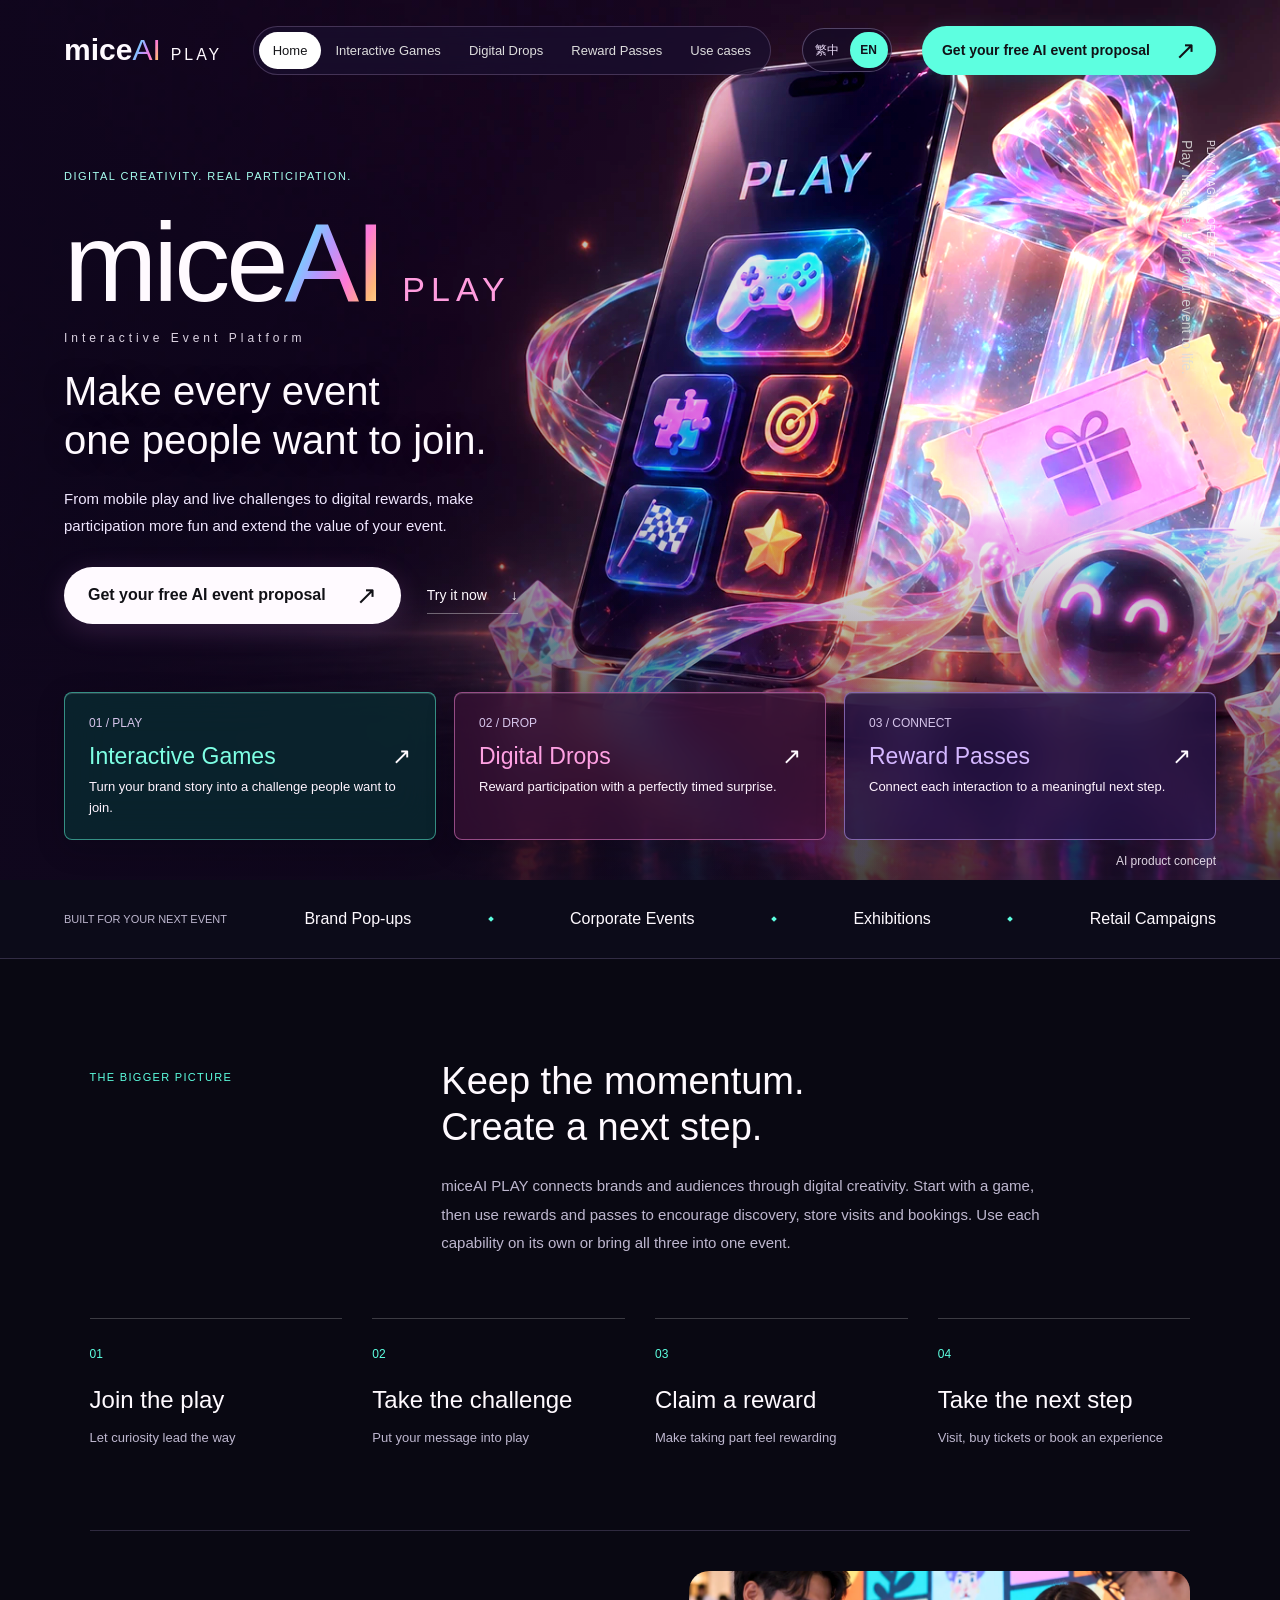
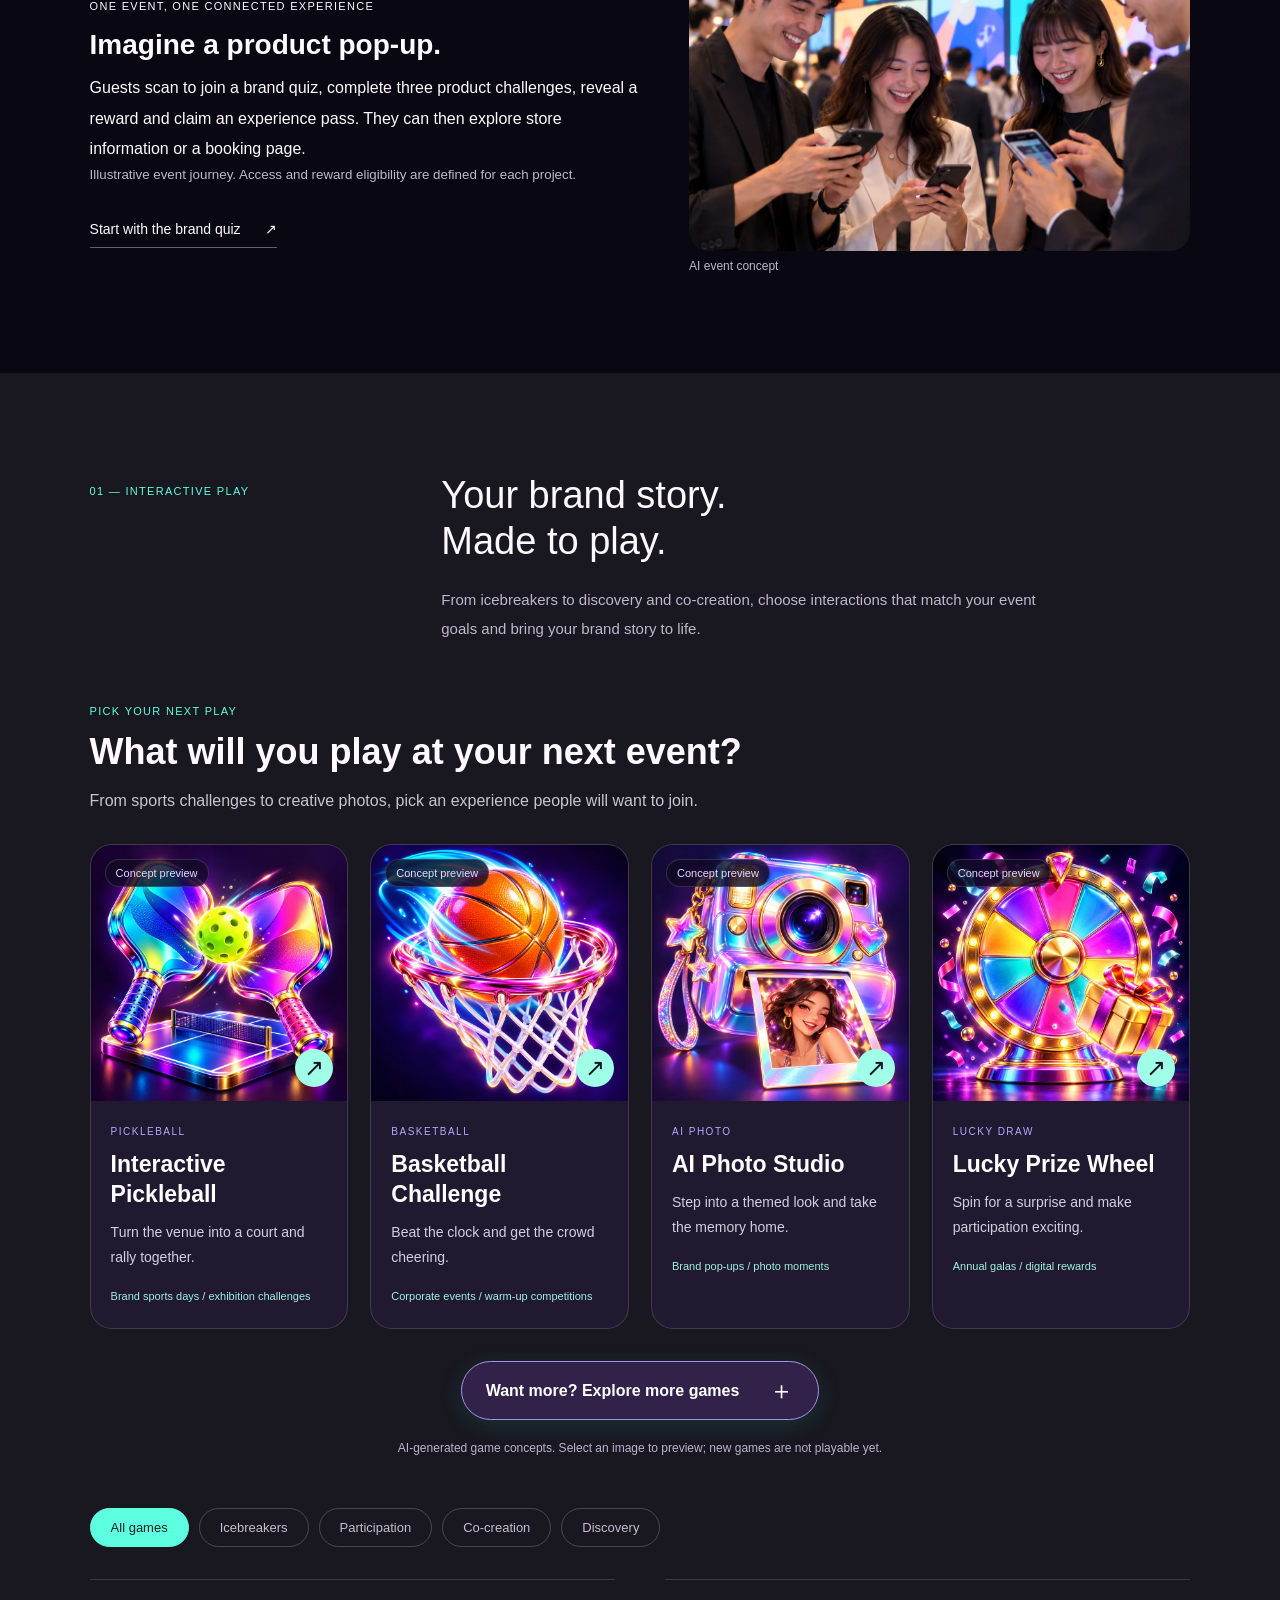
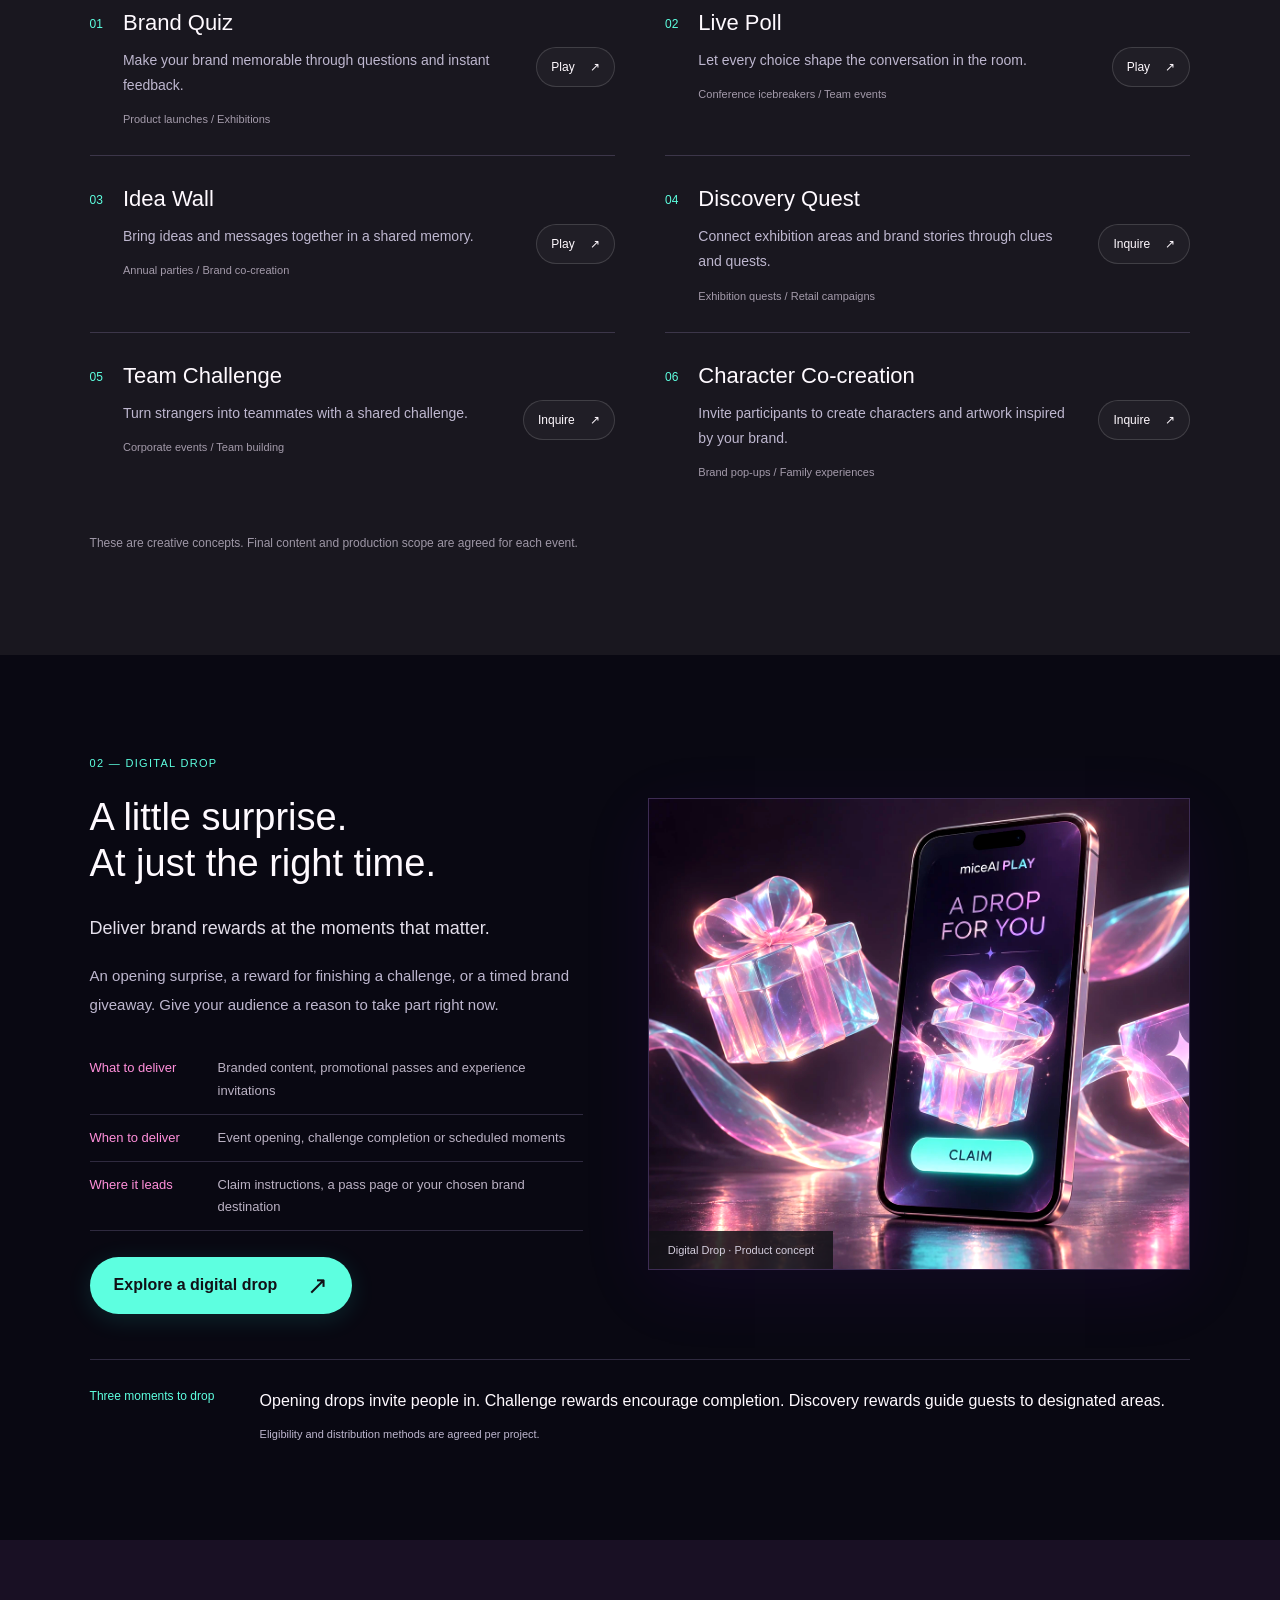
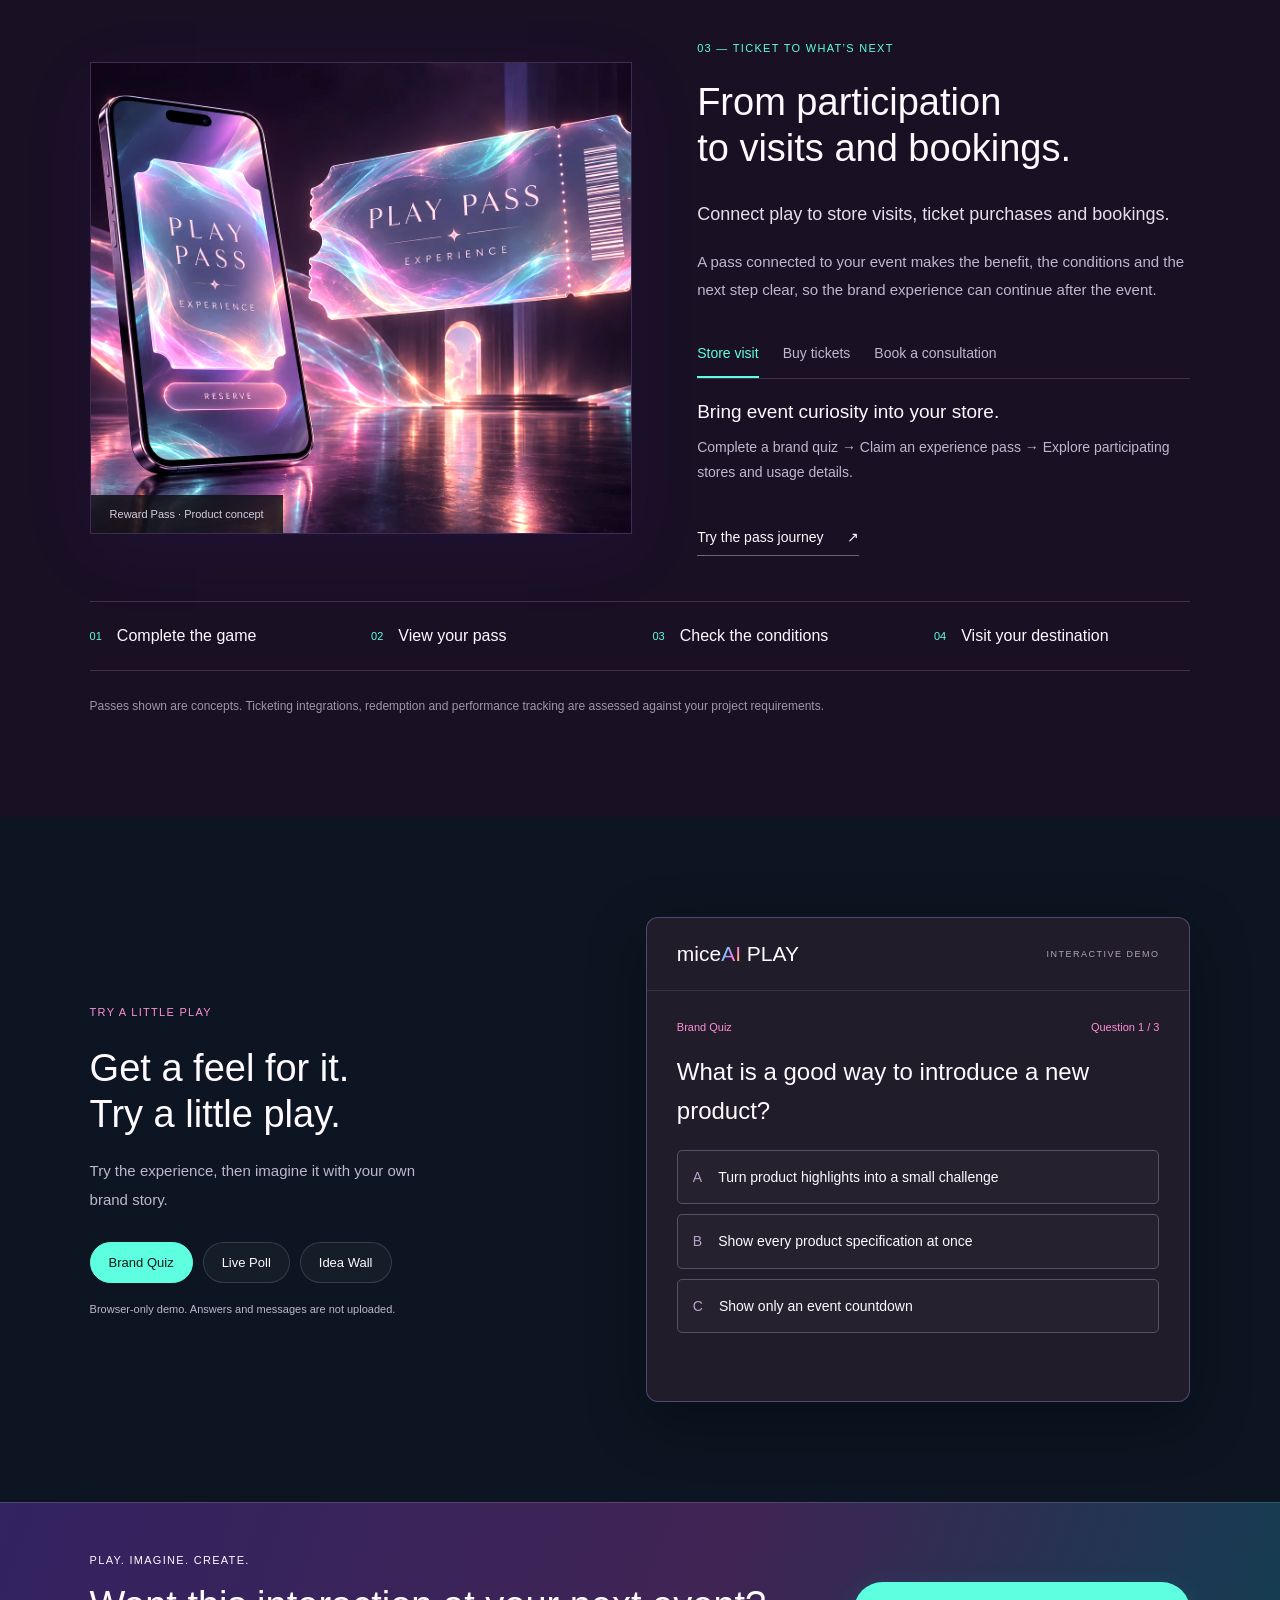
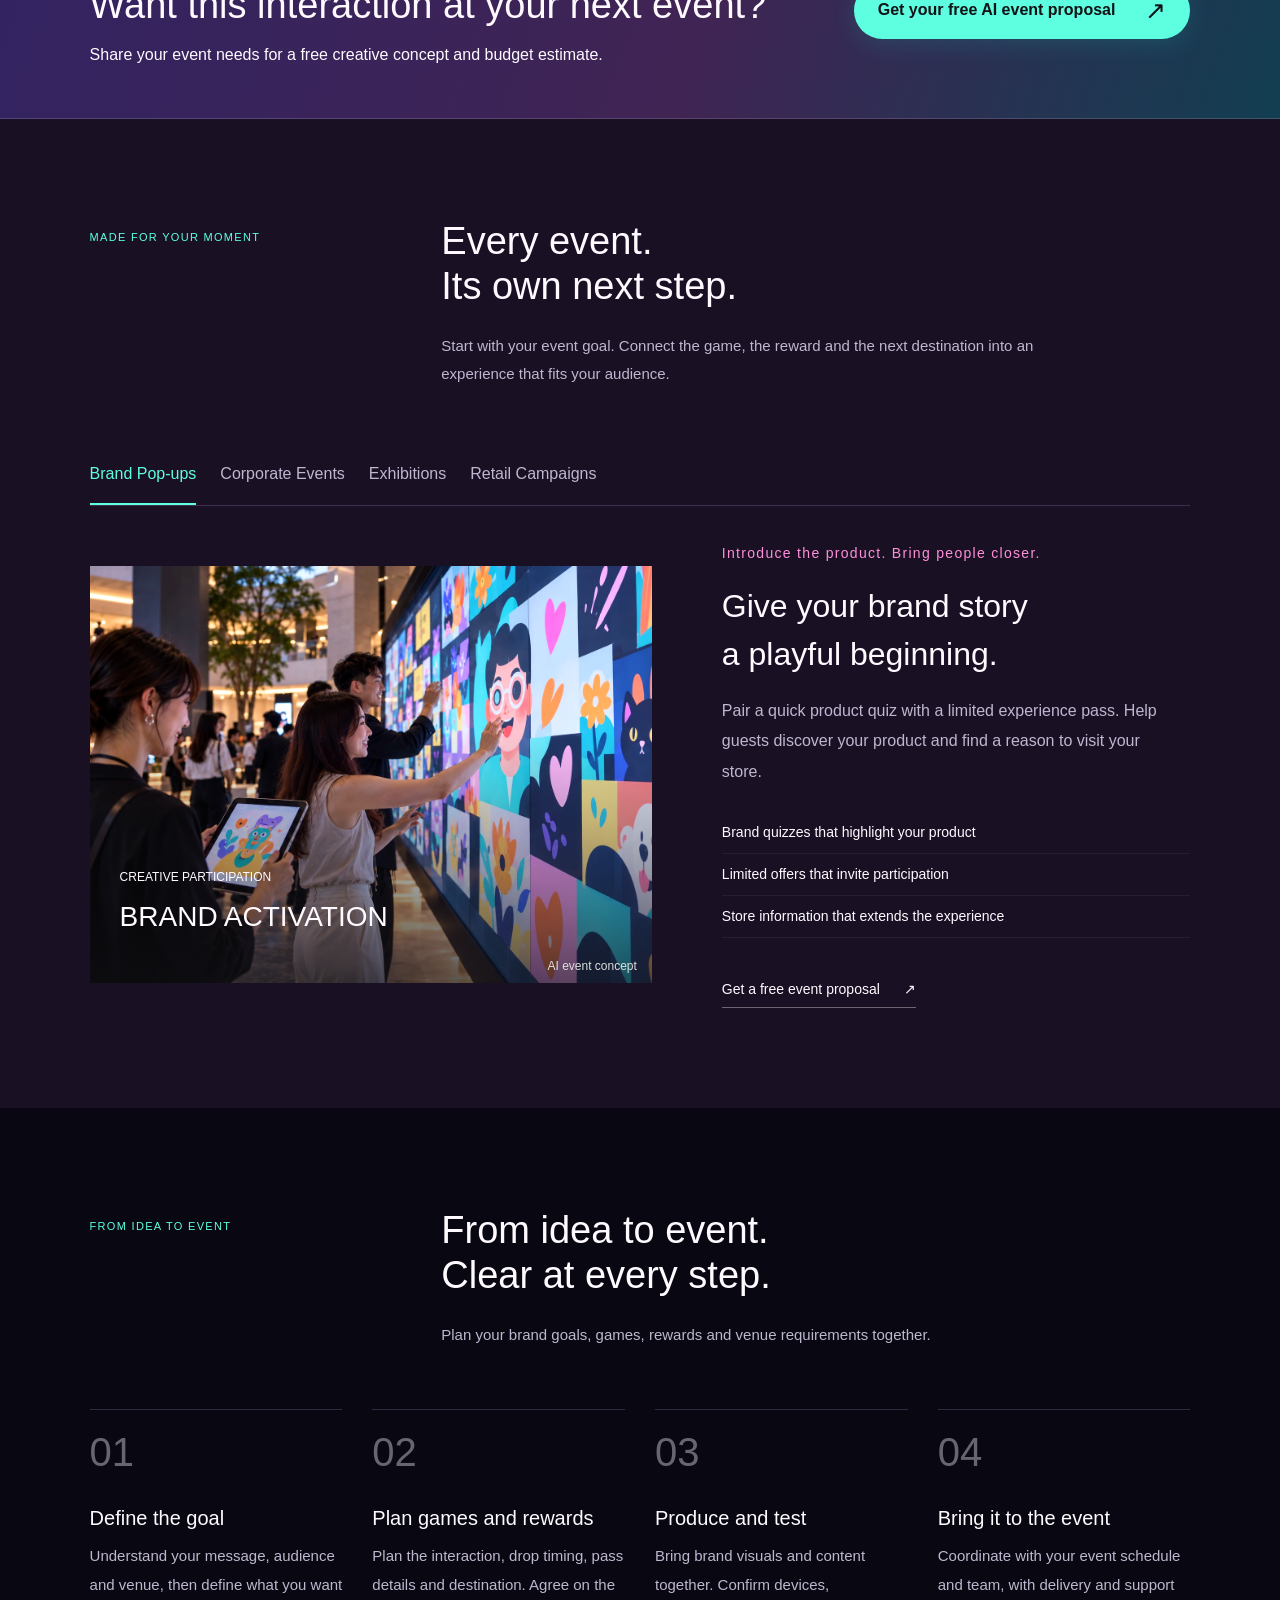
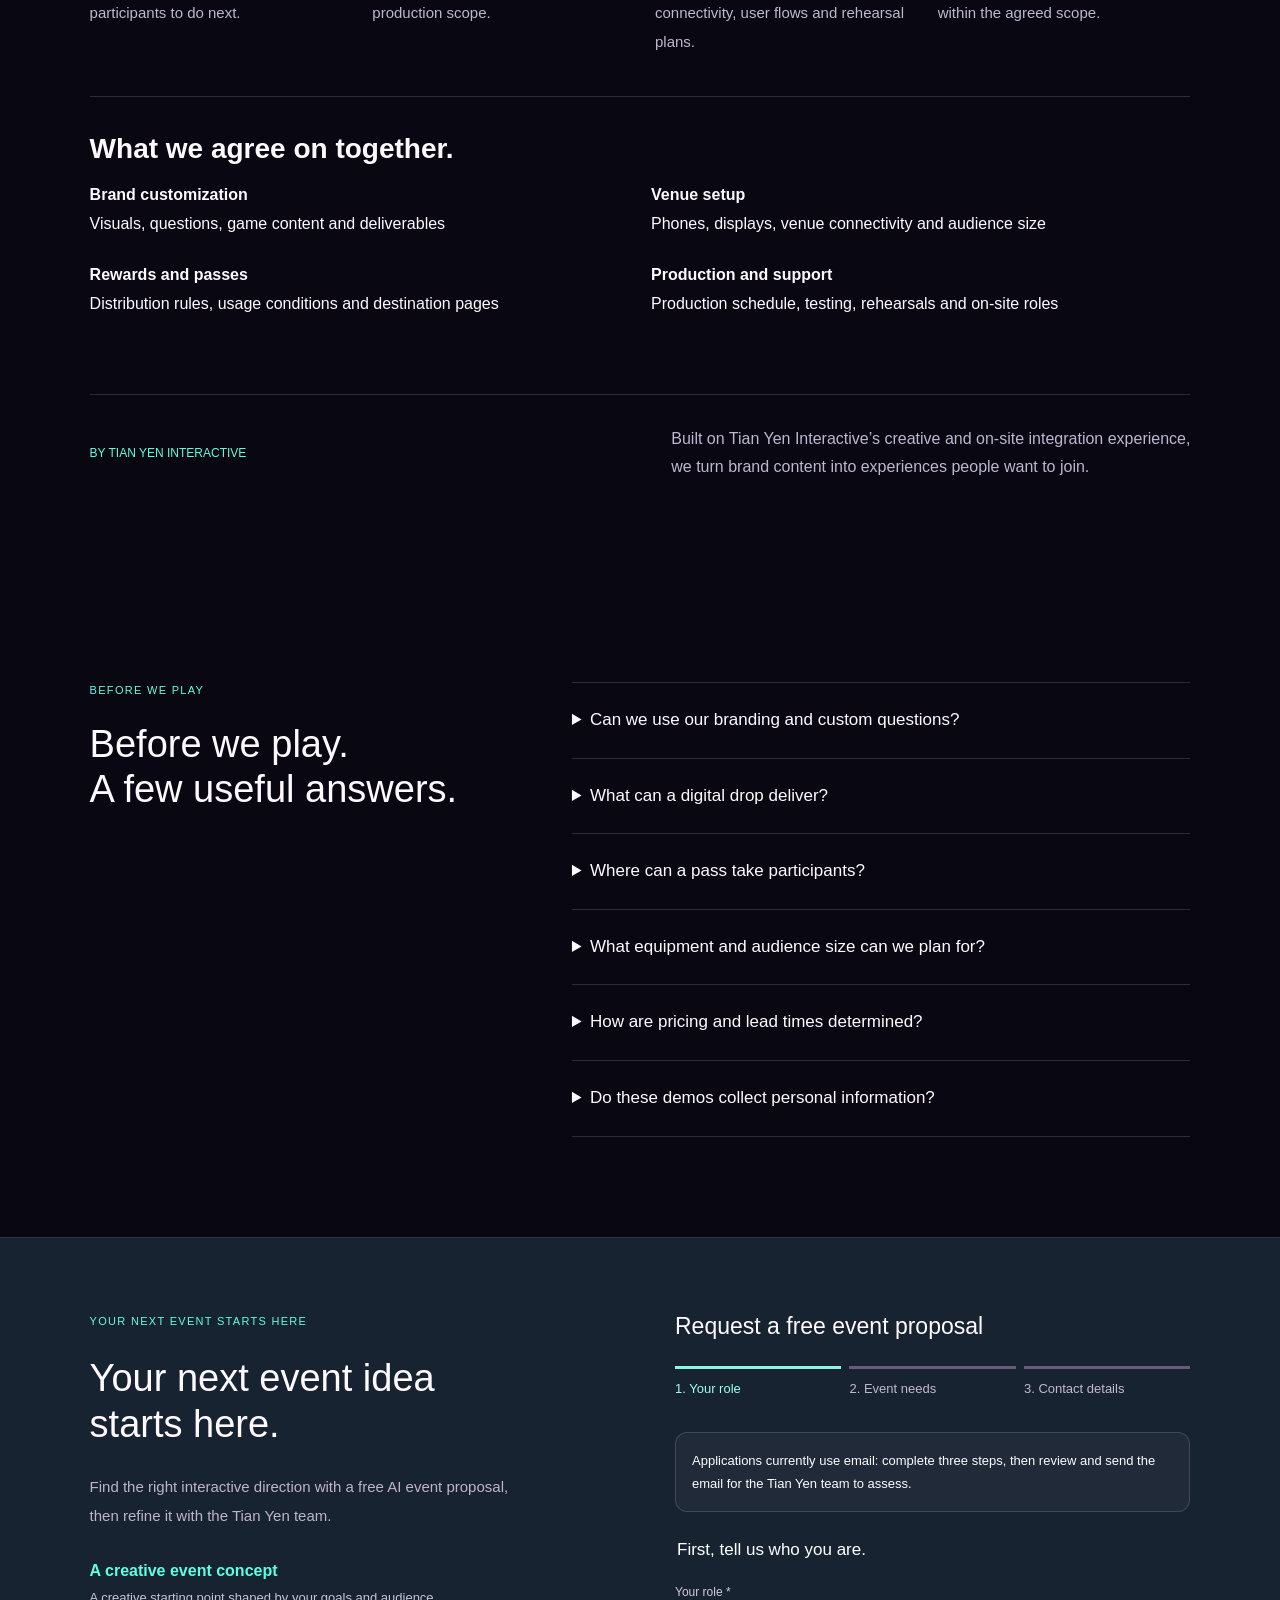
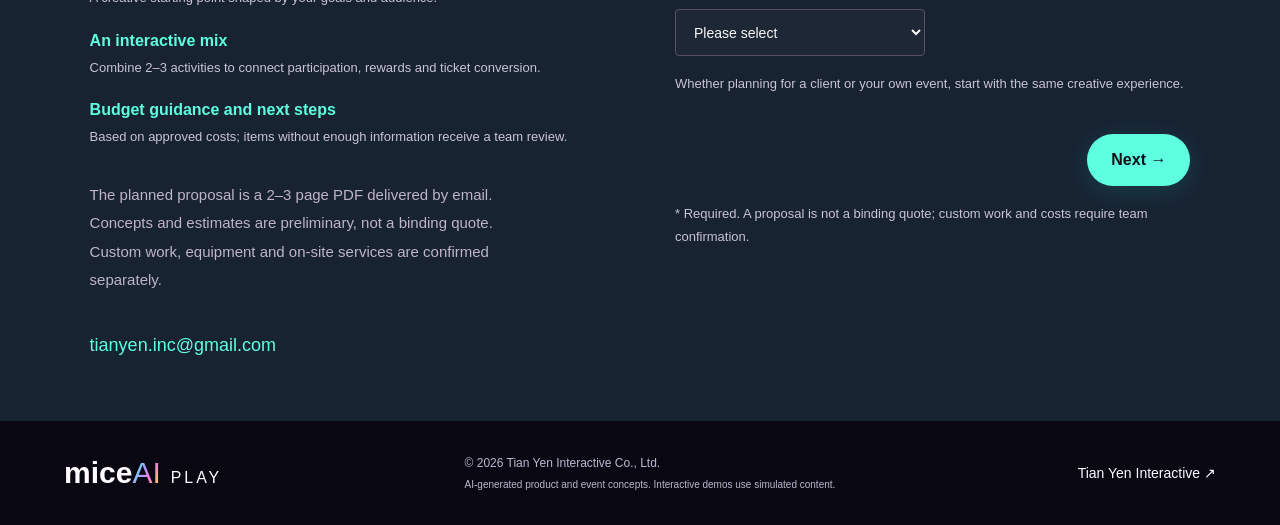
==== commit 29ad3d9d: "Add expandable bilingual game gallery and previews" ====
--- a/en.html
+++ b/en.html
@@ -6,7 +6,7 @@
 <meta property="og:title" content="miceAI PLAY | Games, Digital Drops & Reward Passes"><meta property="og:description" content="Turn brand creativity into experiences everyone can join."><meta property="og:type" content="website">
 <link rel="alternate" hreflang="zh-Hant" href="index.html"><link rel="alternate" hreflang="en" href="en.html">
 <title>miceAI PLAY | Interactive Event Platform</title>
-<link rel="stylesheet" href="styles.css?v=proposal-v1"><script src="en-app.js?v=proposal-v1" defer></script>
+<link rel="stylesheet" href="styles.css?v=gallery-v1"><script src="en-app.js?v=proposal-v1" defer></script>
 <script src="proposal-config.js?v=proposal-v1" defer></script><script src="proposal.js?v=proposal-v1" defer></script>
 </head>
 <body>
@@ -38,8 +38,7 @@
 </section>
 <section class="section games" id="games" aria-labelledby="games-title">
 <div class="section-heading"><p class="eyebrow">01 — INTERACTIVE PLAY</p><div><h2 id="games-title">Your brand story.<br>Made to play.</h2><p>From icebreakers to discovery and co-creation, choose interactions that match your event goals and bring your brand story to life.</p></div></div>
-<div class="game-feature"><figure><img src="assets/cocreation.webp" width="1536" height="1024" loading="lazy" alt="Concept of guests co-creating with tablets and interactive displays at a brand event"><figcaption>AI event concept</figcaption></figure><div class="game-feature-copy"><p class="eyebrow">MAKE YOUR BRAND PLAYABLE</p><h3>From spectators<br>to part of the story.</h3><p>Turn a product highlight into a question, an exhibition into a quest, or a shared idea into a creation. Keep participation simple and your brand personality clear.</p><a class="text-link" href="#playground">Try a demo <span aria-hidden="true">↗</span></a></div></div>
-<div class="game-filter" aria-label="Game categories"><button aria-pressed="true" data-filter="all">All games</button><button aria-pressed="false" data-filter="warmup">Icebreakers</button><button aria-pressed="false" data-filter="participate">Participation</button><button aria-pressed="false" data-filter="create">Co-creation</button><button aria-pressed="false" data-filter="explore">Discovery</button></div>
+<div class="game-gallery-intro"><p class="eyebrow">PICK YOUR NEXT PLAY</p><h3>What will you play at your next event?</h3><p>From sports challenges to creative photos, pick an experience people will want to join.</p></div><div class="game-gallery"><button class="game-tile" type="button" data-game-preview="pickleball" data-title="Interactive Pickleball" data-description="Turn the venue into a court and rally together." data-use="Brand sports days / exhibition challenges" aria-haspopup="dialog"><span class="game-tile-art"><img src="assets/game-pickleball.webp" width="1024" height="1024" loading="lazy" alt="Interactive Pickleball"><span class="game-tile-badge">Concept preview</span><span class="game-tile-open" aria-hidden="true">↗</span></span><span class="game-tile-copy"><span class="eyebrow">PICKLEBALL</span><strong>Interactive Pickleball</strong><span>Turn the venue into a court and rally together.</span><small>Brand sports days / exhibition challenges</small></span></button><button class="game-tile" type="button" data-game-preview="basketball" data-title="Basketball Challenge" data-description="Beat the clock and get the crowd cheering." data-use="Corporate events / warm-up competitions" aria-haspopup="dialog"><span class="game-tile-art"><img src="assets/game-basketball.webp" width="1024" height="1024" loading="lazy" alt="Basketball Challenge"><span class="game-tile-badge">Concept preview</span><span class="game-tile-open" aria-hidden="true">↗</span></span><span class="game-tile-copy"><span class="eyebrow">BASKETBALL</span><strong>Basketball Challenge</strong><span>Beat the clock and get the crowd cheering.</span><small>Corporate events / warm-up competitions</small></span></button><button class="game-tile" type="button" data-game-preview="photo" data-title="AI Photo Studio" data-description="Step into a themed look and take the memory home." data-use="Brand pop-ups / photo moments" aria-haspopup="dialog"><span class="game-tile-art"><img src="assets/game-photo.webp" width="1024" height="1024" loading="lazy" alt="AI Photo Studio"><span class="game-tile-badge">Concept preview</span><span class="game-tile-open" aria-hidden="true">↗</span></span><span class="game-tile-copy"><span class="eyebrow">AI PHOTO</span><strong>AI Photo Studio</strong><span>Step into a themed look and take the memory home.</span><small>Brand pop-ups / photo moments</small></span></button><button class="game-tile" type="button" data-game-preview="lucky" data-title="Lucky Prize Wheel" data-description="Spin for a surprise and make participation exciting." data-use="Annual galas / digital rewards" aria-haspopup="dialog"><span class="game-tile-art"><img src="assets/game-lucky.webp" width="1024" height="1024" loading="lazy" alt="Lucky Prize Wheel"><span class="game-tile-badge">Concept preview</span><span class="game-tile-open" aria-hidden="true">↗</span></span><span class="game-tile-copy"><span class="eyebrow">LUCKY DRAW</span><strong>Lucky Prize Wheel</strong><span>Spin for a surprise and make participation exciting.</span><small>Annual galas / digital rewards</small></span></button></div><div id="more-games" class="game-gallery game-gallery-more" hidden><button class="game-tile" type="button" data-game-preview="darts" data-title="Interactive Darts" data-description="Aim with your phone and take the challenge to the big screen." data-use="Booth engagement / individual challenges" aria-haspopup="dialog"><span class="game-tile-art"><img src="assets/game-darts.webp" width="1024" height="1024" loading="lazy" alt="Interactive Darts"><span class="game-tile-badge">Concept preview</span><span class="game-tile-open" aria-hidden="true">↗</span></span><span class="game-tile-copy"><span class="eyebrow">DART CHALLENGE</span><strong>Interactive Darts</strong><span>Aim with your phone and take the challenge to the big screen.</span><small>Booth engagement / individual challenges</small></span></button><button class="game-tile" type="button" data-game-preview="race" data-title="Team Racing" data-description="Race together and bring the whole crowd to the finish." data-use="Team building / company celebrations" aria-haspopup="dialog"><span class="game-tile-art"><img src="assets/game-race.webp" width="1024" height="1024" loading="lazy" alt="Team Racing"><span class="game-tile-badge">Concept preview</span><span class="game-tile-open" aria-hidden="true">↗</span></span><span class="game-tile-copy"><span class="eyebrow">TEAM RACE</span><strong>Team Racing</strong><span>Race together and bring the whole crowd to the finish.</span><small>Team building / company celebrations</small></span></button></div><div class="game-gallery-bottom"><button class="button game-more" type="button" id="game-more" aria-expanded="false" aria-controls="more-games">Want more? Explore more games <span aria-hidden="true">＋</span></button><p>AI-generated game concepts. Select an image to preview; new games are not playable yet.</p></div><div class="game-filter" aria-label="Game categories"><button aria-pressed="true" data-filter="all">All games</button><button aria-pressed="false" data-filter="warmup">Icebreakers</button><button aria-pressed="false" data-filter="participate">Participation</button><button aria-pressed="false" data-filter="create">Co-creation</button><button aria-pressed="false" data-filter="explore">Discovery</button></div>
 <div class="game-list">
 <article data-category="warmup"><span class="game-number">01</span><div><h3>Brand Quiz</h3><p>Make your brand memorable through questions and instant feedback.</p><small>Product launches / Exhibitions</small></div><button class="game-action" data-demo="quiz">Play <span aria-hidden="true">↗</span></button></article>
 <article data-category="participate"><span class="game-number">02</span><div><h3>Live Poll</h3><p>Let every choice shape the conversation in the room.</p><small>Conference icebreakers / Team events</small></div><button class="game-action" data-demo="vote">Play <span aria-hidden="true">↗</span></button></article>
@@ -66,4 +65,5 @@
 </main>
 <footer><a class="wordmark" href="#home">mice<span>AI</span><b>PLAY</b></a><p>© 2026 Tian Yen Interactive Co., Ltd.<br><small>AI-generated product and event concepts. Interactive demos use simulated content.</small></p><a href="https://www.tianyen.com/" target="_blank" rel="noopener noreferrer">Tian Yen Interactive <span aria-hidden="true">↗</span></a></footer>
 <dialog id="journey-dialog" aria-labelledby="journey-title"><div class="dialog-top"><span>miceAI PLAY / PRODUCT DEMO</span><button class="dialog-close" aria-label="Close the demo">Close</button></div><div class="journey-grid"><div class="journey-visual"><img id="journey-image" src="assets/airdrop-product.webp" alt="Digital drop product concept" width="1536" height="1024"><span>Product concept</span></div><div class="journey-copy"><p class="eyebrow" id="journey-step"></p><h2 id="journey-title"></h2><p id="journey-description"></p><div id="journey-detail"></div><button class="button" id="journey-next"></button><p class="demo-disclaimer">Browser-only demo. No valid passes or real bookings are created.</p><button id="journey-reset" class="plain-button">Start again</button></div></div></dialog>
+<dialog id="game-preview" aria-labelledby="game-preview-title"><div class="dialog-top"><span>miceAI PLAY / GAME PREVIEW</span><button class="dialog-close" id="game-preview-close" type="button" aria-label="Close game preview">Close</button></div><div class="game-preview-layout"><img id="game-preview-image" width="1024" height="1024" alt=""><div class="game-preview-copy"><p class="eyebrow">GAME CONCEPT</p><h2 id="game-preview-title"></h2><p id="game-preview-description"></p><p id="game-preview-use"></p><p class="game-preview-status">Concept preview · Not playable yet</p><p>Like this idea? Add it to your event request and plan it with us.</p><button class="button" id="game-preview-interest" type="button">Add this game to my proposal <span aria-hidden="true">↗</span></button></div></div></dialog><script src="game-gallery.js?v=gallery-v1" defer></script>
 </body></html>
--- a/styles.css
+++ b/styles.css
@@ -127,3 +127,8 @@
 .proposal-invite{display:flex;align-items:center;justify-content:space-between;gap:40px;background:linear-gradient(110deg,#322361,#402454 55%,#123e51);border-block:1px solid #ffffff26;padding-block:48px}.proposal-invite h2{font-size:clamp(24px,3vw,36px);max-width:740px;margin:12px 0}.proposal-invite p{line-height:1.8}.proposal-invite>.button{flex-shrink:0;max-width:100%;white-space:normal;text-align:center}.proposal-benefits{list-style:none;padding:0;display:grid;gap:22px;margin:32px 0}.proposal-benefits b,.proposal-benefits span{display:block}.proposal-benefits b{color:var(--mint);margin-bottom:6px}.proposal-benefits span,.proposal-fine{font-size:13px;line-height:1.8;color:#c9c3d6}.proposal-fine{margin:16px 0}.proposal-progress{display:flex;gap:8px;list-style:none;padding:0;margin:24px 0}.proposal-progress li{flex:1;border-top:3px solid #685a78;padding:12px 0;color:#c3b8d0;font-size:13px}.proposal-progress li[aria-current]{border-color:#8bf6e5;color:#9dffeb}.proposal-service-note{font-size:13px;line-height:1.8;background:#ffffff09;border:1px solid #ffffff25;border-radius:12px;padding:16px;margin-bottom:24px}.contact #proposal-form fieldset{border:0;padding:0;margin:0 0 22px;min-width:0}.contact #proposal-form legend{font-size:17px;line-height:1.7;margin-bottom:20px;color:#fff}.proposal-choices{display:grid;grid-template-columns:1fr 1fr;gap:12px}.proposal-choices label{padding:14px 12px;background:#ffffff08;border:1px solid #ffffff30;border-radius:10px;font-size:14px;cursor:pointer}.proposal-choices label:has(:checked){border-color:var(--mint);background:#86f4df12}.proposal-consent{display:flex;align-items:flex-start;gap:10px;line-height:1.8;font-size:13px;margin:18px 0}.proposal-consent input,.proposal-choices input{accent-color:#86f4df;flex-shrink:0;width:17px;height:17px;margin-top:4px}.proposal-privacy{font-size:13px;line-height:1.9;margin-top:20px}.proposal-privacy summary{cursor:pointer;color:var(--mint)}.proposal-privacy p{margin-top:12px;color:#c9c3d6}.proposal-controls{display:flex;justify-content:space-between;align-items:center;gap:20px;margin-top:22px}.proposal-controls .button{margin-left:auto;white-space:normal;text-align:center}.proposal-controls button:disabled{opacity:.5;cursor:wait}.proposal-honey{position:absolute;width:1px;height:1px;overflow:hidden;clip-path:inset(50%)}#proposal-status{color:#ffe2aa;font-size:14px;line-height:1.8}#proposal-root [hidden]{display:none!important}#proposal-result{scroll-margin-top:30px}#proposal-root{min-width:0}#proposal-root .form-grid>*{min-width:0}.hero-actions{flex-wrap:wrap}.hero-actions .button{max-width:100%;white-space:normal;text-align:center}.hero-description{max-width:520px}
 @media(max-width:1000px){.proposal-invite{flex-direction:column;align-items:flex-start}.proposal-invite>.button{flex-shrink:1}}
 @media(max-width:500px){#proposal-root .form-grid{grid-template-columns:1fr}.proposal-progress li{font-size:12px}.proposal-controls{gap:12px}.proposal-controls .button{font-size:14px;padding-inline:20px}.proposal-choices{grid-template-columns:1fr}.hero-actions{align-items:flex-start;flex-direction:column}.hero-actions .button{font-size:13px}}
+/* Illustrated event game gallery */
+.game-gallery-intro{margin-bottom:28px}.game-gallery-intro .eyebrow{color:var(--mint)}.game-gallery-intro h3{font-size:clamp(24px,3vw,36px);margin:10px 0 14px}.game-gallery-intro>p:last-child{color:#c9c3d6;line-height:1.8}.game-gallery{display:grid;grid-template-columns:repeat(4,minmax(0,1fr));gap:22px}.game-gallery-more{margin-top:22px}.game-gallery[hidden]{display:none}.game-tile{display:flex;flex-direction:column;text-align:left;padding:0;min-width:0;background:#21192f;border:1px solid #ffffff25;border-radius:22px;overflow:hidden;color:white;transition:transform .2s,border-color .2s,box-shadow .2s}.game-tile:hover{transform:translateY(-7px);border-color:#a490ff;box-shadow:0 16px 50px #aa54ff20}.game-tile-art{display:block;position:relative;aspect-ratio:1;overflow:hidden;background:#140c25}.game-tile-art img{width:100%;height:100%;object-fit:cover;transition:transform .3s}.game-tile:hover img{transform:scale(1.04)}.game-tile-badge{position:absolute;top:14px;left:14px;padding:7px 10px;background:#120b24cf;border:1px solid #ffffff25;border-radius:30px;color:#e4d7ff;font-size:11px}.game-tile-open{position:absolute;right:14px;bottom:14px;display:grid;place-items:center;width:38px;height:38px;border-radius:50%;background:#a0ffe7;color:#171322;font-size:24px}.game-tile-copy{display:flex;flex-direction:column;gap:10px;padding:23px 20px}.game-tile-copy .eyebrow{color:#bba6ff;font-size:10px;letter-spacing:1.5px}.game-tile-copy strong{font-size:23px;line-height:1.3}.game-tile-copy>span:not(.eyebrow){font-size:14px;line-height:1.8;color:#d6cede}.game-tile-copy small{font-size:11px;line-height:1.7;color:#9ff2dd;padding-top:6px}.game-gallery-bottom{text-align:center;padding:32px 0 48px}.game-more{border:1px solid #a990ed;background:#322249;color:white}.game-more:hover{background:#4a326c}.game-gallery-bottom p{font-size:12px;color:#bfb1ce;margin-top:18px;line-height:1.8}.game-preview-layout{display:grid;grid-template-columns:1fr 1fr;align-items:center}.game-preview-layout>img{width:100%;height:100%;object-fit:cover}.game-preview-copy{padding:34px}.game-preview-copy h2{font-size:32px;margin:16px 0;line-height:1.4}.game-preview-copy p{font-size:14px;line-height:1.9;color:#d6cede}.game-preview-copy .eyebrow,#game-preview-use{color:var(--mint)}.game-preview-status{padding:13px;border:1px solid #c5a4ff55;border-radius:10px;background:#ad67ff15;margin:22px 0}.game-preview-copy .button{margin-top:24px;font-size:14px;max-width:100%}
+@media(max-width:1100px){.game-gallery{grid-template-columns:repeat(2,minmax(0,1fr))}.game-tile-copy strong{font-size:24px}}
+@media(max-width:600px){.game-gallery{gap:12px}.game-gallery-more{margin-top:12px}.game-tile{border-radius:15px}.game-tile-copy{padding:16px 12px;gap:8px}.game-tile-copy strong{font-size:18px}.game-tile-copy>span:not(.eyebrow){font-size:12px}.game-tile-copy small{font-size:10px}.game-tile-copy .eyebrow{font-size:8px;letter-spacing:1px}.game-tile-badge{top:8px;left:8px;font-size:9px;padding:5px 7px}.game-tile-open{width:28px;height:28px;font-size:19px;right:8px;bottom:8px}.game-preview-layout{grid-template-columns:1fr}.game-preview-layout>img{max-height:290px;object-fit:contain;background:#160d24}.game-preview-copy{padding:24px}.game-preview-copy h2{font-size:26px}.game-gallery-bottom p{font-size:11px}.game-more{font-size:14px}}
+@media(prefers-reduced-motion:reduce){.game-tile,.game-tile-art img{transition:none}.game-tile:hover,.game-tile:hover img{transform:none}}
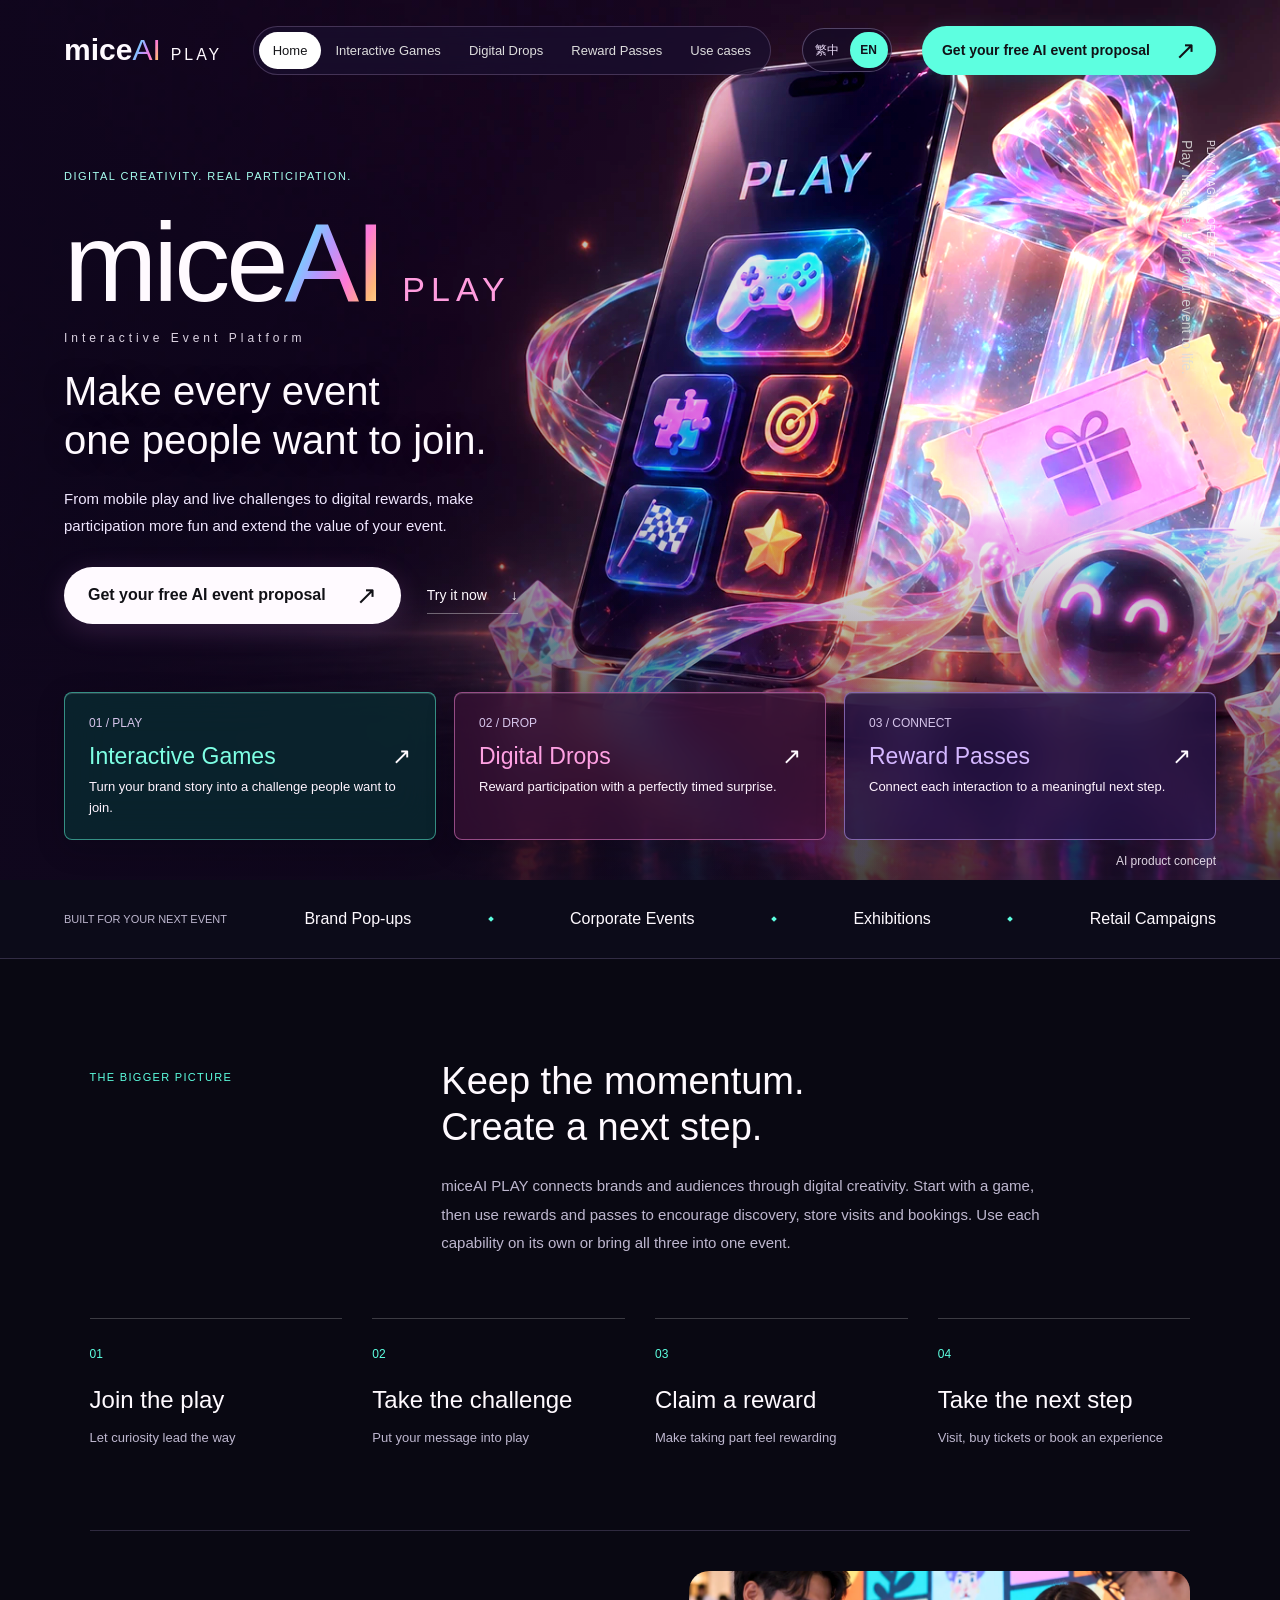
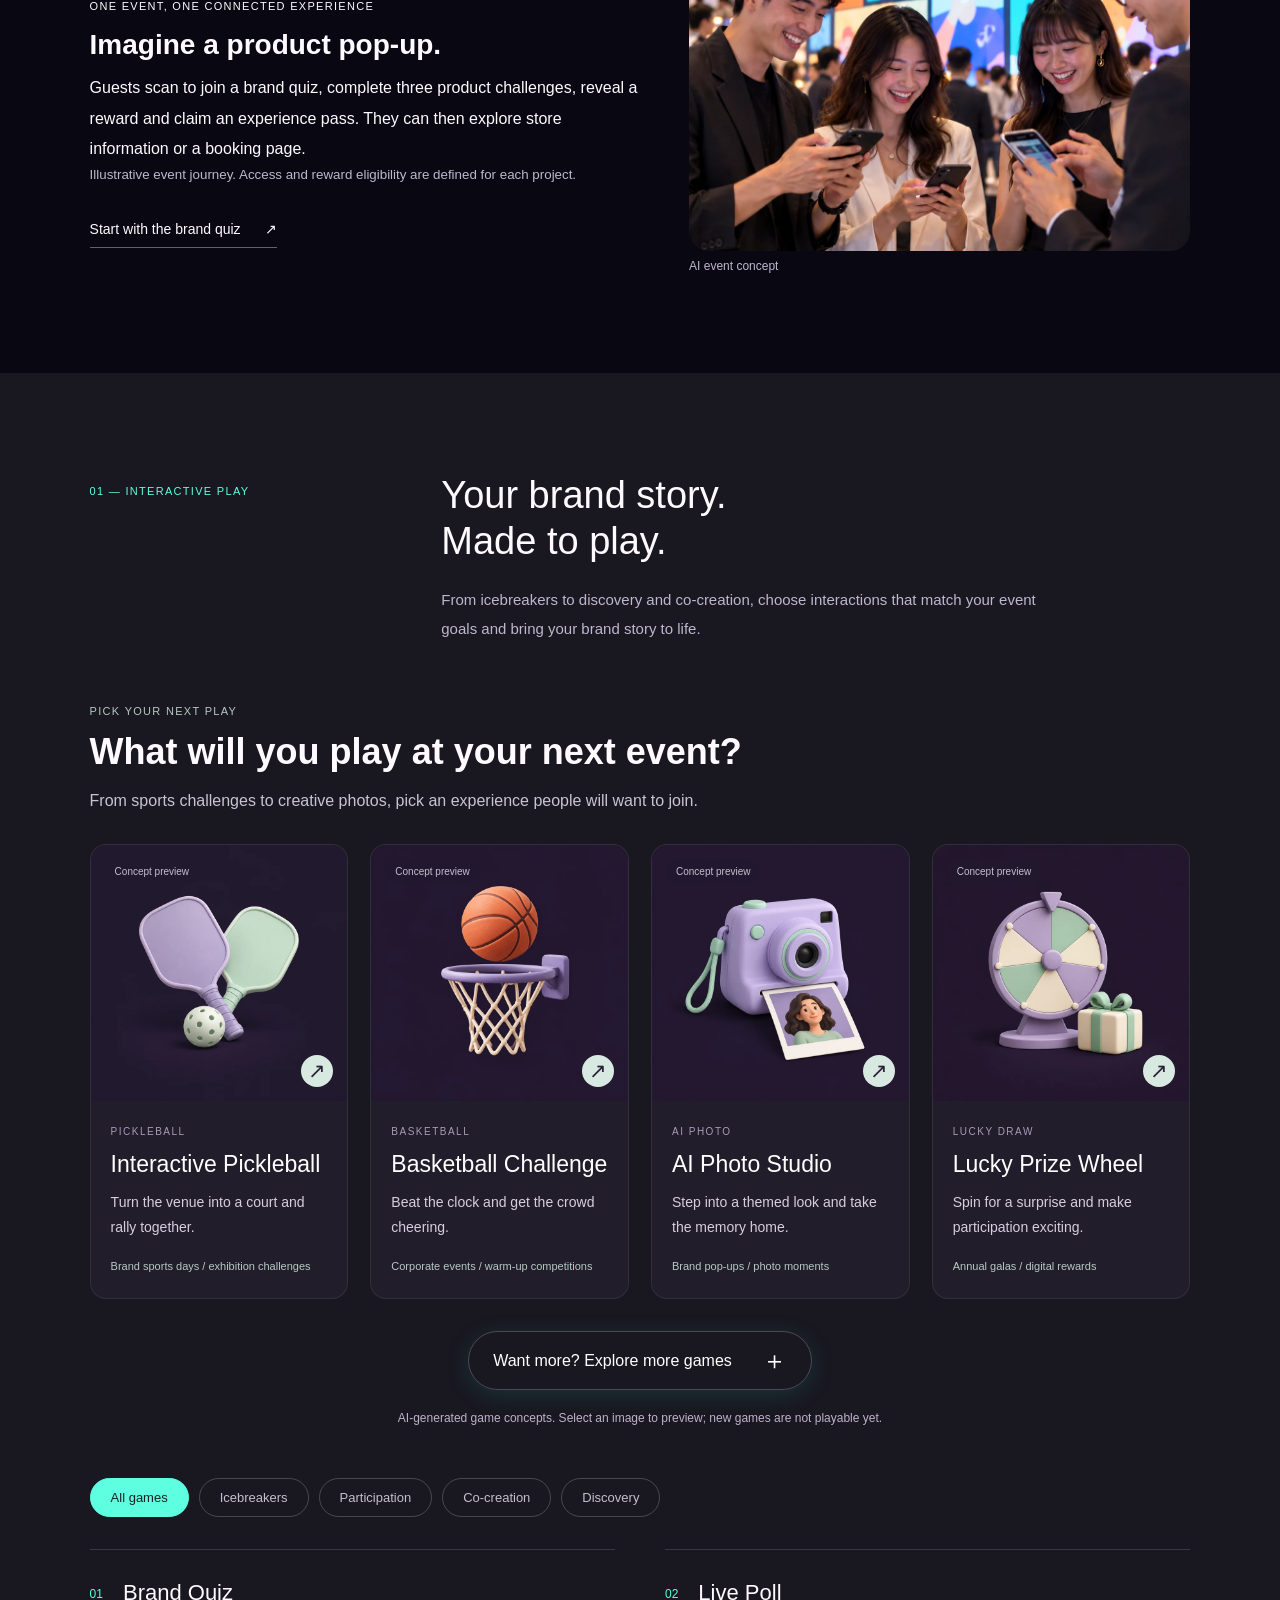
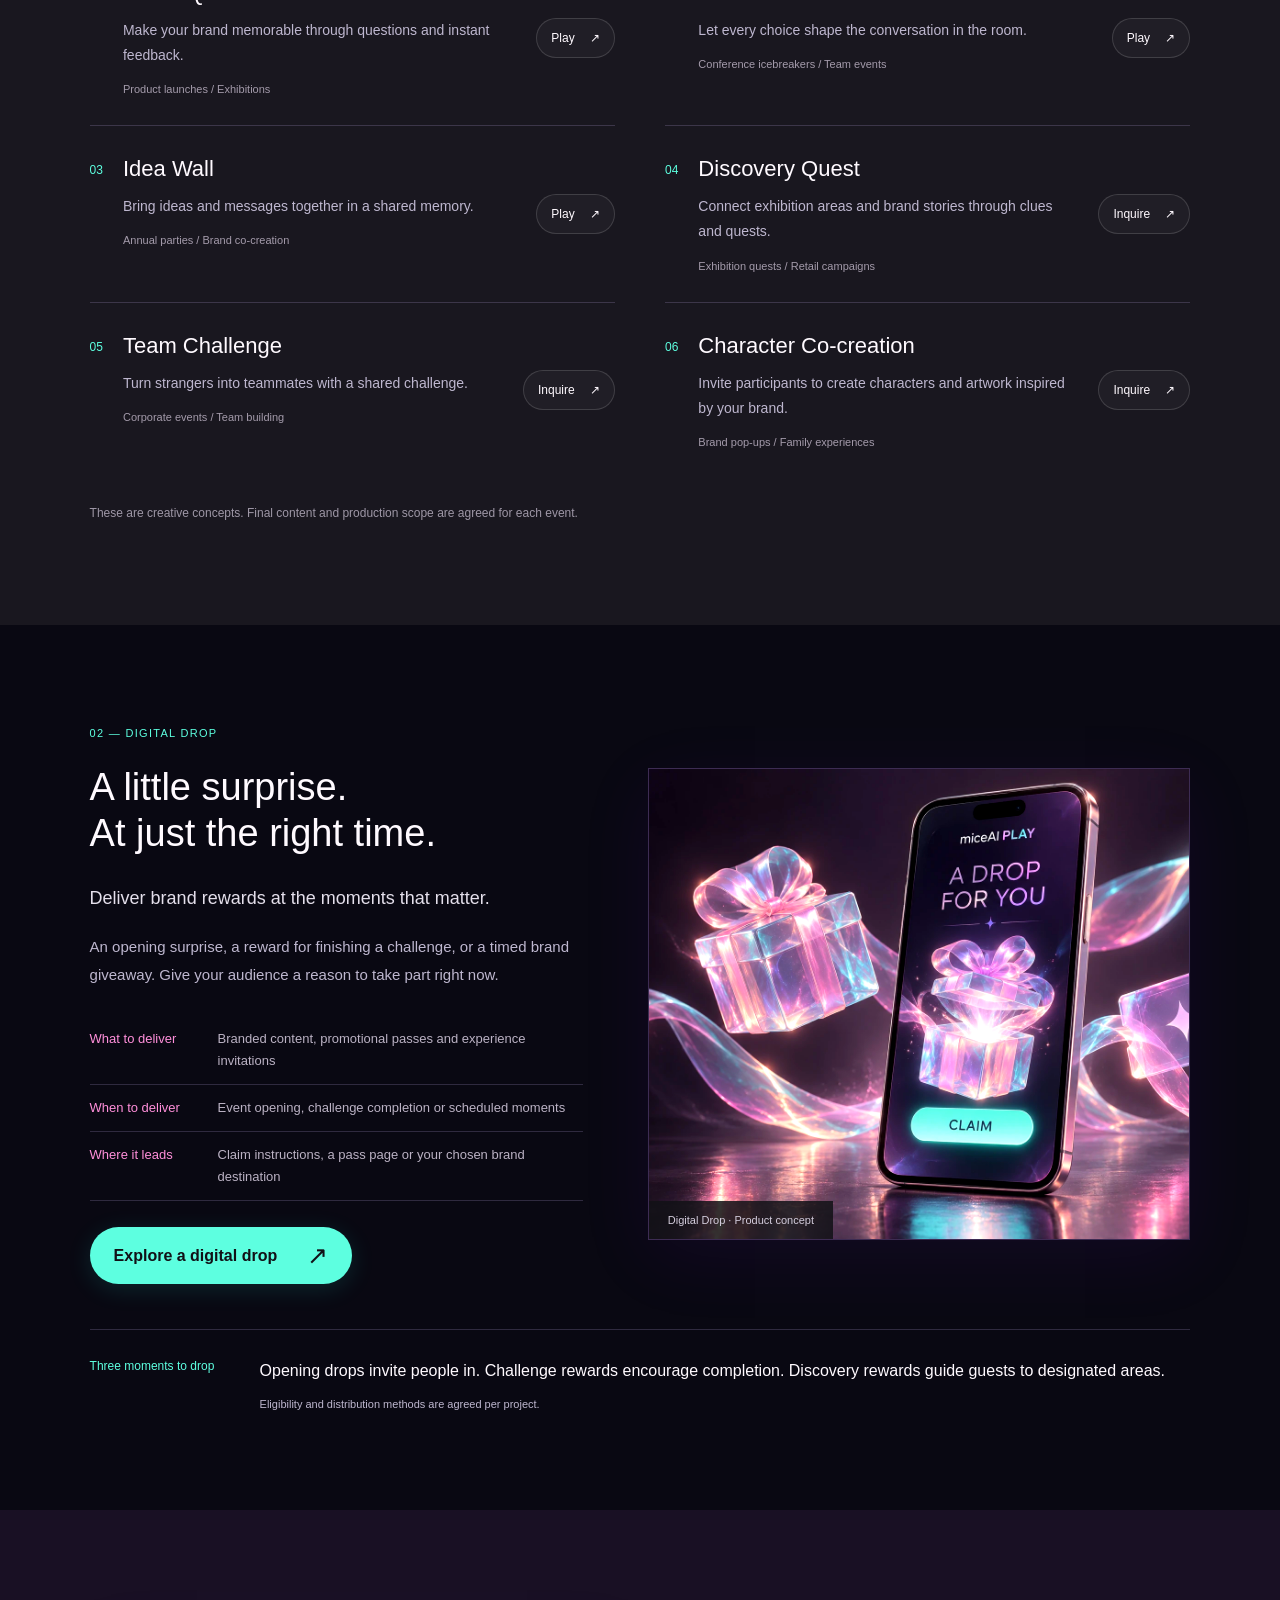
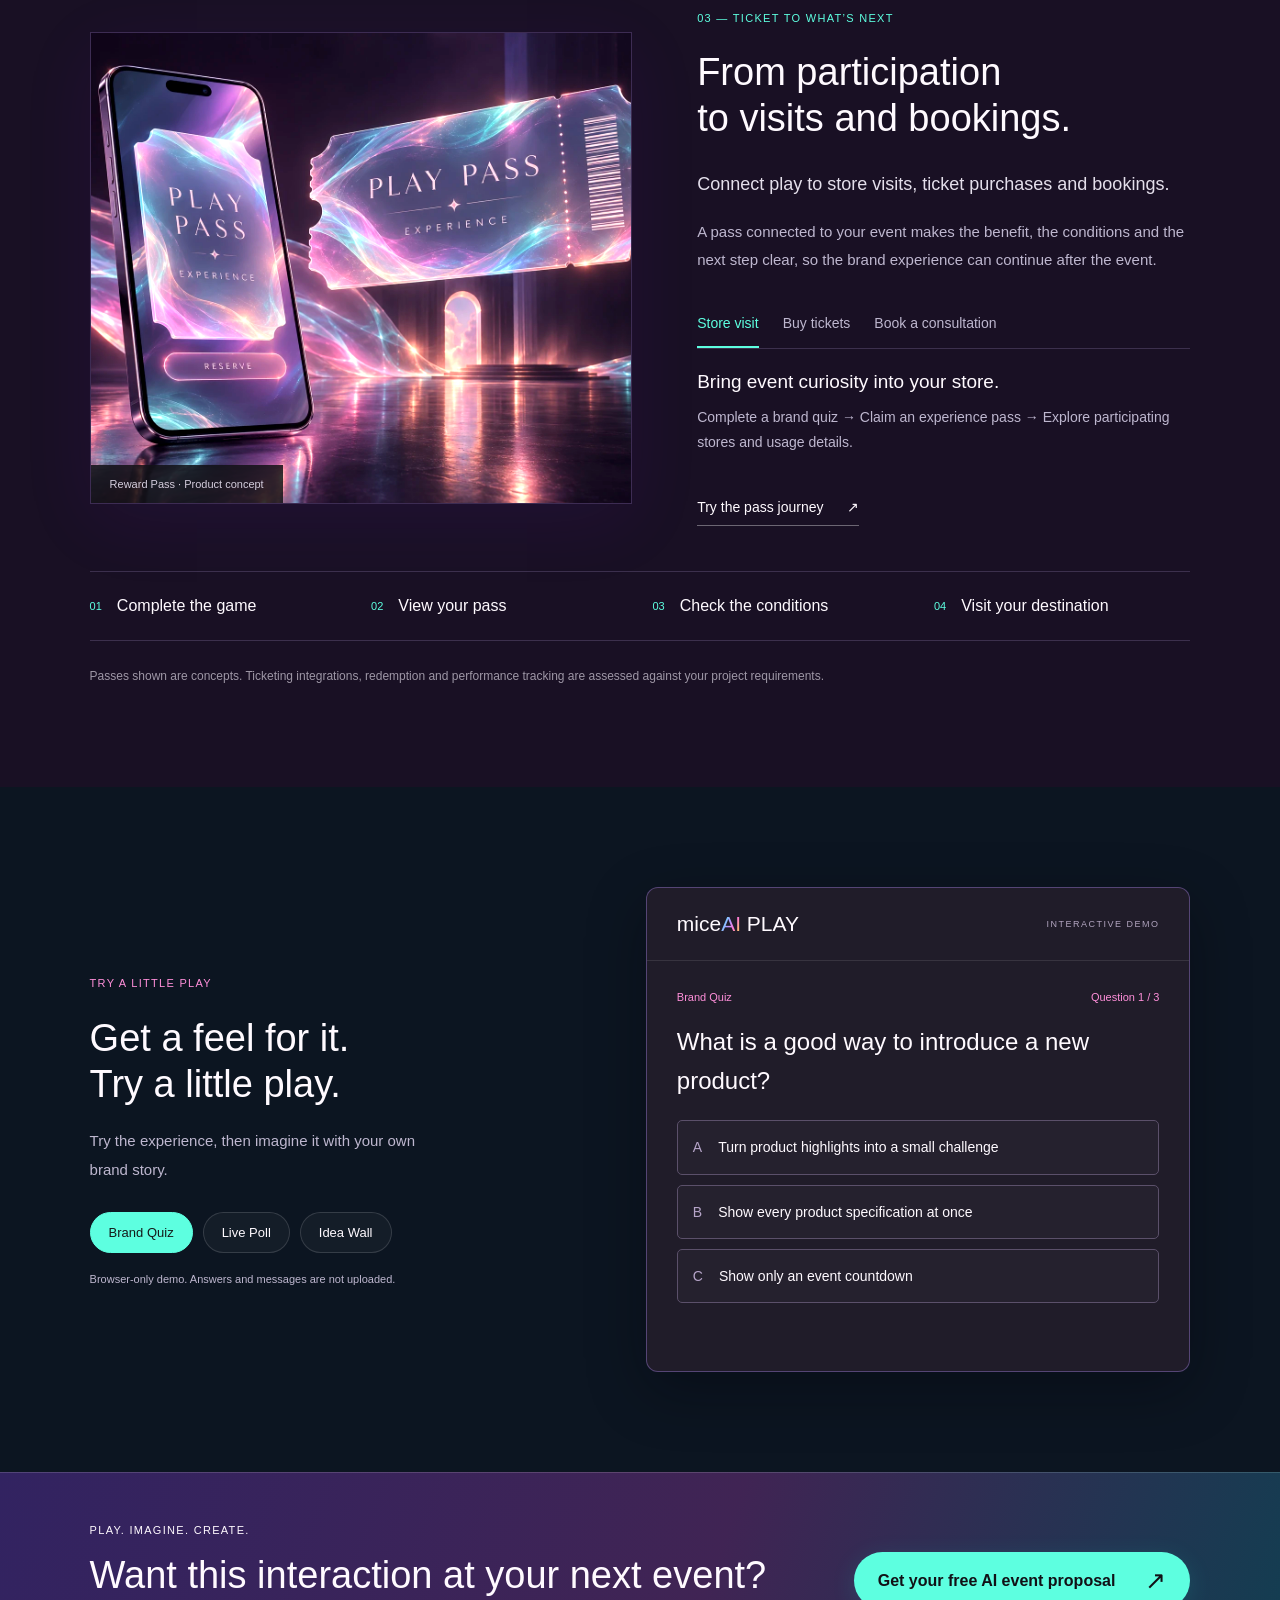
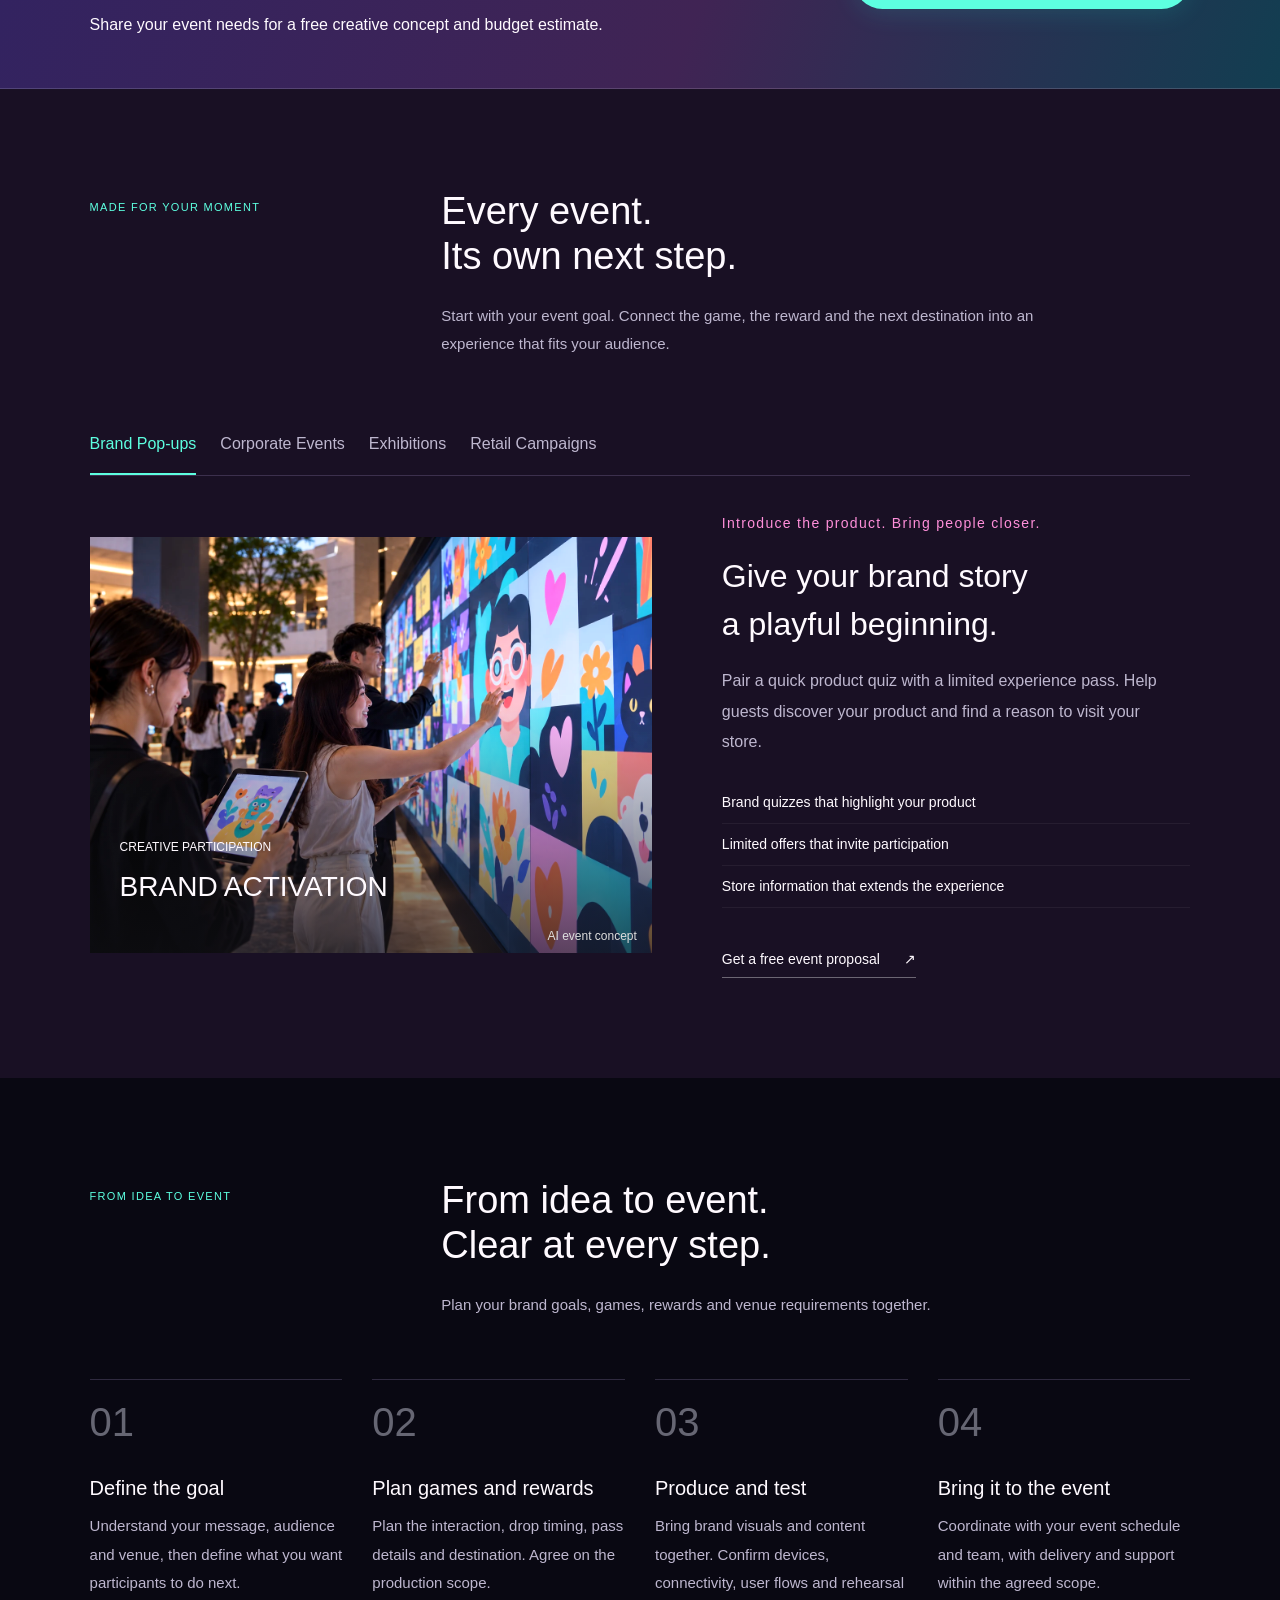
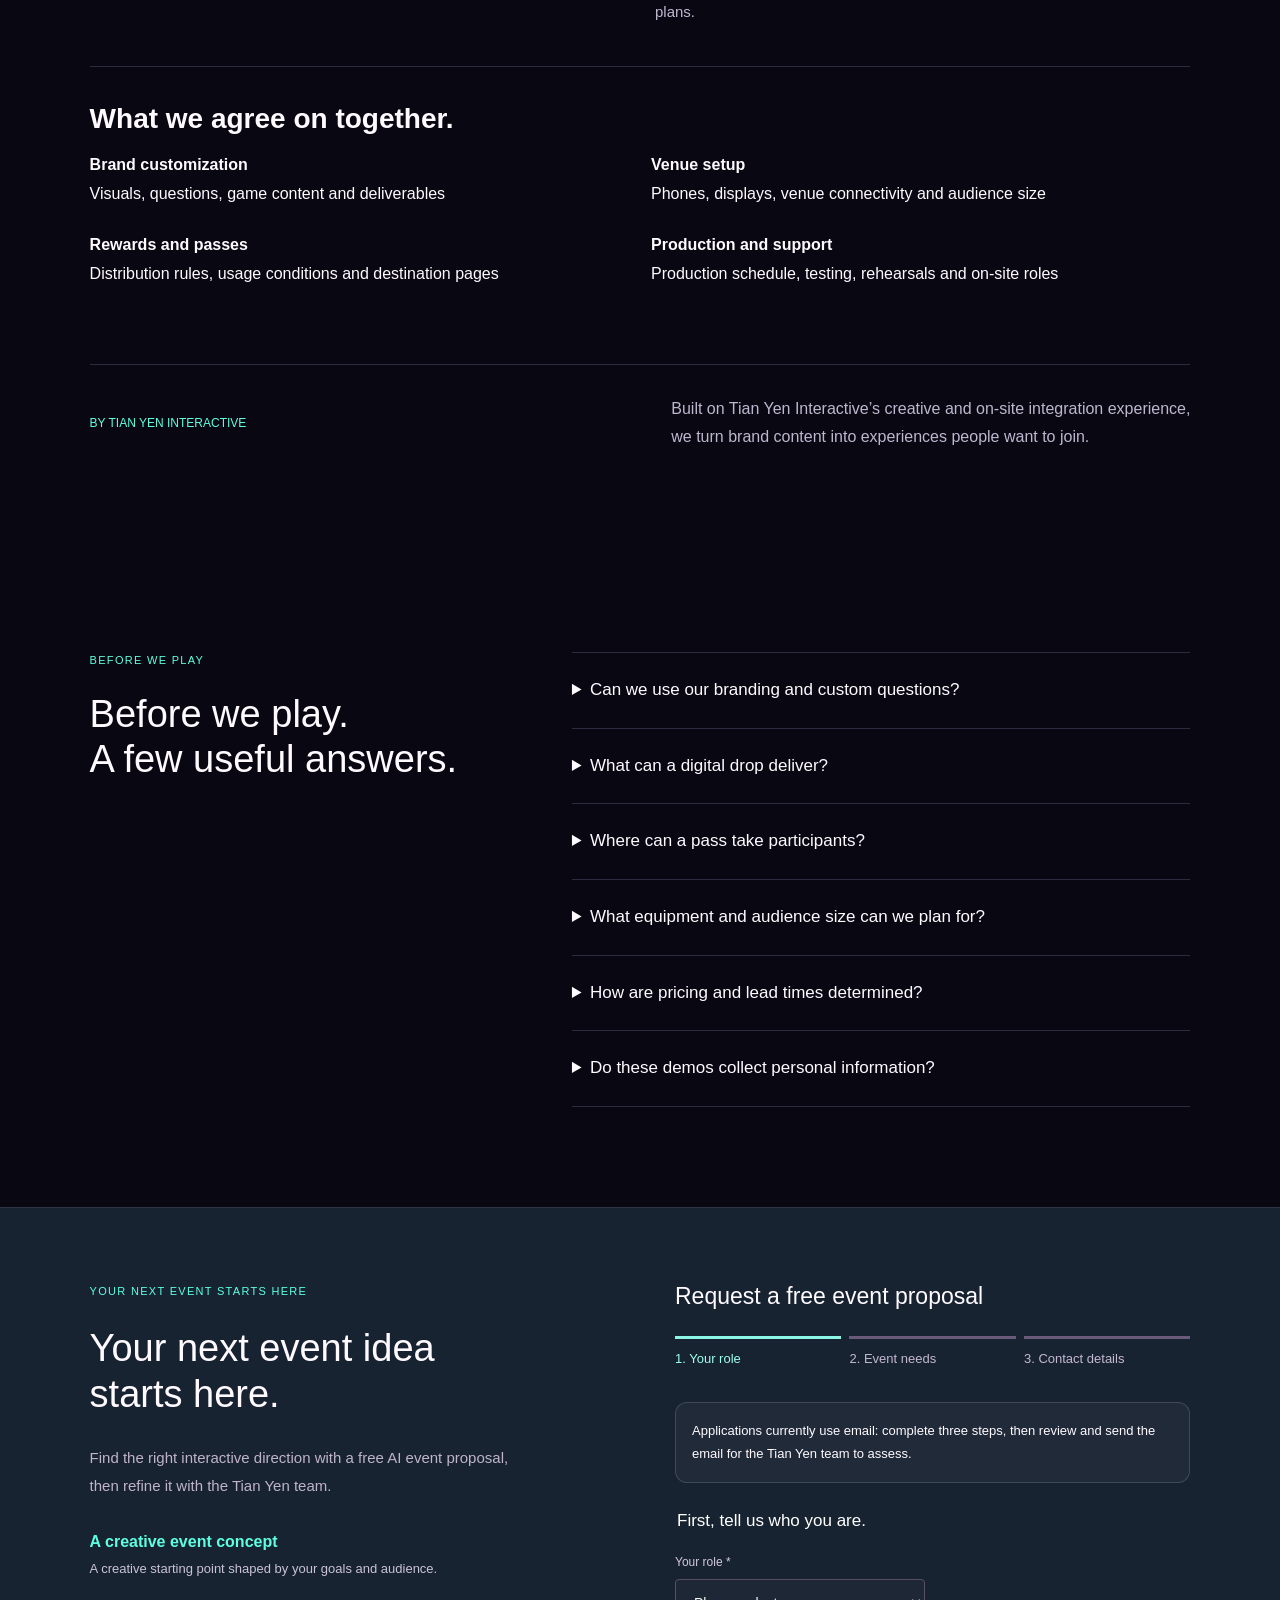
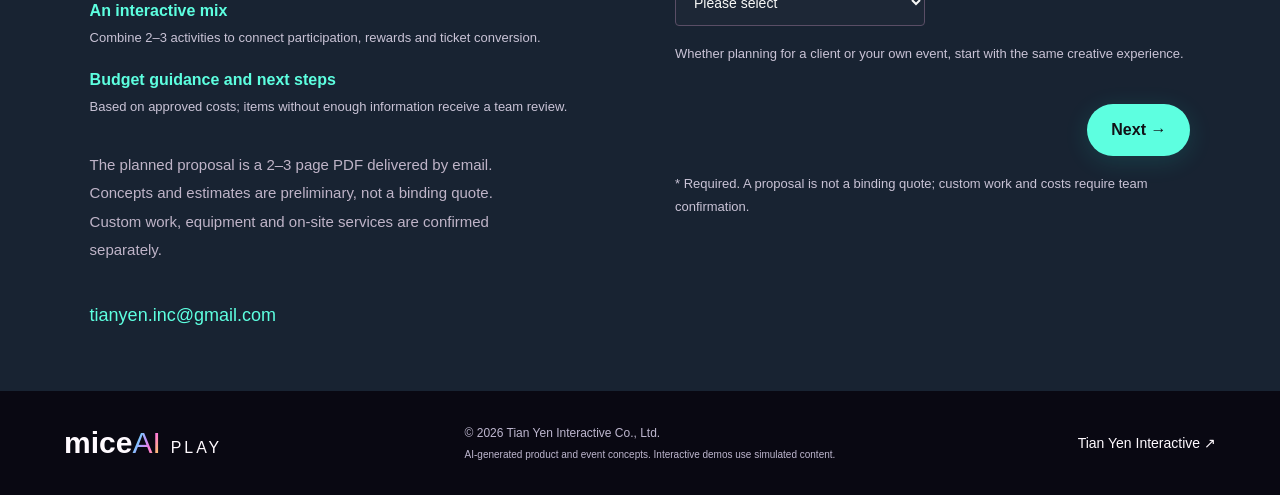
==== commit e38c2868: "Refine game gallery with quieter colors and styling" ====
--- a/en.html
+++ b/en.html
@@ -6,7 +6,7 @@
 <meta property="og:title" content="miceAI PLAY | Games, Digital Drops & Reward Passes"><meta property="og:description" content="Turn brand creativity into experiences everyone can join."><meta property="og:type" content="website">
 <link rel="alternate" hreflang="zh-Hant" href="index.html"><link rel="alternate" hreflang="en" href="en.html">
 <title>miceAI PLAY | Interactive Event Platform</title>
-<link rel="stylesheet" href="styles.css?v=gallery-v1"><script src="en-app.js?v=proposal-v1" defer></script>
+<link rel="stylesheet" href="styles.css?v=gallery-v2"><script src="en-app.js?v=proposal-v1" defer></script>
 <script src="proposal-config.js?v=proposal-v1" defer></script><script src="proposal.js?v=proposal-v1" defer></script>
 </head>
 <body>
@@ -38,7 +38,7 @@
 </section>
 <section class="section games" id="games" aria-labelledby="games-title">
 <div class="section-heading"><p class="eyebrow">01 — INTERACTIVE PLAY</p><div><h2 id="games-title">Your brand story.<br>Made to play.</h2><p>From icebreakers to discovery and co-creation, choose interactions that match your event goals and bring your brand story to life.</p></div></div>
-<div class="game-gallery-intro"><p class="eyebrow">PICK YOUR NEXT PLAY</p><h3>What will you play at your next event?</h3><p>From sports challenges to creative photos, pick an experience people will want to join.</p></div><div class="game-gallery"><button class="game-tile" type="button" data-game-preview="pickleball" data-title="Interactive Pickleball" data-description="Turn the venue into a court and rally together." data-use="Brand sports days / exhibition challenges" aria-haspopup="dialog"><span class="game-tile-art"><img src="assets/game-pickleball.webp" width="1024" height="1024" loading="lazy" alt="Interactive Pickleball"><span class="game-tile-badge">Concept preview</span><span class="game-tile-open" aria-hidden="true">↗</span></span><span class="game-tile-copy"><span class="eyebrow">PICKLEBALL</span><strong>Interactive Pickleball</strong><span>Turn the venue into a court and rally together.</span><small>Brand sports days / exhibition challenges</small></span></button><button class="game-tile" type="button" data-game-preview="basketball" data-title="Basketball Challenge" data-description="Beat the clock and get the crowd cheering." data-use="Corporate events / warm-up competitions" aria-haspopup="dialog"><span class="game-tile-art"><img src="assets/game-basketball.webp" width="1024" height="1024" loading="lazy" alt="Basketball Challenge"><span class="game-tile-badge">Concept preview</span><span class="game-tile-open" aria-hidden="true">↗</span></span><span class="game-tile-copy"><span class="eyebrow">BASKETBALL</span><strong>Basketball Challenge</strong><span>Beat the clock and get the crowd cheering.</span><small>Corporate events / warm-up competitions</small></span></button><button class="game-tile" type="button" data-game-preview="photo" data-title="AI Photo Studio" data-description="Step into a themed look and take the memory home." data-use="Brand pop-ups / photo moments" aria-haspopup="dialog"><span class="game-tile-art"><img src="assets/game-photo.webp" width="1024" height="1024" loading="lazy" alt="AI Photo Studio"><span class="game-tile-badge">Concept preview</span><span class="game-tile-open" aria-hidden="true">↗</span></span><span class="game-tile-copy"><span class="eyebrow">AI PHOTO</span><strong>AI Photo Studio</strong><span>Step into a themed look and take the memory home.</span><small>Brand pop-ups / photo moments</small></span></button><button class="game-tile" type="button" data-game-preview="lucky" data-title="Lucky Prize Wheel" data-description="Spin for a surprise and make participation exciting." data-use="Annual galas / digital rewards" aria-haspopup="dialog"><span class="game-tile-art"><img src="assets/game-lucky.webp" width="1024" height="1024" loading="lazy" alt="Lucky Prize Wheel"><span class="game-tile-badge">Concept preview</span><span class="game-tile-open" aria-hidden="true">↗</span></span><span class="game-tile-copy"><span class="eyebrow">LUCKY DRAW</span><strong>Lucky Prize Wheel</strong><span>Spin for a surprise and make participation exciting.</span><small>Annual galas / digital rewards</small></span></button></div><div id="more-games" class="game-gallery game-gallery-more" hidden><button class="game-tile" type="button" data-game-preview="darts" data-title="Interactive Darts" data-description="Aim with your phone and take the challenge to the big screen." data-use="Booth engagement / individual challenges" aria-haspopup="dialog"><span class="game-tile-art"><img src="assets/game-darts.webp" width="1024" height="1024" loading="lazy" alt="Interactive Darts"><span class="game-tile-badge">Concept preview</span><span class="game-tile-open" aria-hidden="true">↗</span></span><span class="game-tile-copy"><span class="eyebrow">DART CHALLENGE</span><strong>Interactive Darts</strong><span>Aim with your phone and take the challenge to the big screen.</span><small>Booth engagement / individual challenges</small></span></button><button class="game-tile" type="button" data-game-preview="race" data-title="Team Racing" data-description="Race together and bring the whole crowd to the finish." data-use="Team building / company celebrations" aria-haspopup="dialog"><span class="game-tile-art"><img src="assets/game-race.webp" width="1024" height="1024" loading="lazy" alt="Team Racing"><span class="game-tile-badge">Concept preview</span><span class="game-tile-open" aria-hidden="true">↗</span></span><span class="game-tile-copy"><span class="eyebrow">TEAM RACE</span><strong>Team Racing</strong><span>Race together and bring the whole crowd to the finish.</span><small>Team building / company celebrations</small></span></button></div><div class="game-gallery-bottom"><button class="button game-more" type="button" id="game-more" aria-expanded="false" aria-controls="more-games">Want more? Explore more games <span aria-hidden="true">＋</span></button><p>AI-generated game concepts. Select an image to preview; new games are not playable yet.</p></div><div class="game-filter" aria-label="Game categories"><button aria-pressed="true" data-filter="all">All games</button><button aria-pressed="false" data-filter="warmup">Icebreakers</button><button aria-pressed="false" data-filter="participate">Participation</button><button aria-pressed="false" data-filter="create">Co-creation</button><button aria-pressed="false" data-filter="explore">Discovery</button></div>
+<div class="game-gallery-intro"><p class="eyebrow">PICK YOUR NEXT PLAY</p><h3>What will you play at your next event?</h3><p>From sports challenges to creative photos, pick an experience people will want to join.</p></div><div class="game-gallery"><button class="game-tile" type="button" data-game-preview="pickleball" data-title="Interactive Pickleball" data-description="Turn the venue into a court and rally together." data-use="Brand sports days / exhibition challenges" aria-haspopup="dialog"><span class="game-tile-art"><img src="assets/game-pickleball-v2.webp" width="1024" height="1024" loading="lazy" alt="Interactive Pickleball"><span class="game-tile-badge">Concept preview</span><span class="game-tile-open" aria-hidden="true">↗</span></span><span class="game-tile-copy"><span class="eyebrow">PICKLEBALL</span><strong>Interactive Pickleball</strong><span>Turn the venue into a court and rally together.</span><small>Brand sports days / exhibition challenges</small></span></button><button class="game-tile" type="button" data-game-preview="basketball" data-title="Basketball Challenge" data-description="Beat the clock and get the crowd cheering." data-use="Corporate events / warm-up competitions" aria-haspopup="dialog"><span class="game-tile-art"><img src="assets/game-basketball-v2.webp" width="1024" height="1024" loading="lazy" alt="Basketball Challenge"><span class="game-tile-badge">Concept preview</span><span class="game-tile-open" aria-hidden="true">↗</span></span><span class="game-tile-copy"><span class="eyebrow">BASKETBALL</span><strong>Basketball Challenge</strong><span>Beat the clock and get the crowd cheering.</span><small>Corporate events / warm-up competitions</small></span></button><button class="game-tile" type="button" data-game-preview="photo" data-title="AI Photo Studio" data-description="Step into a themed look and take the memory home." data-use="Brand pop-ups / photo moments" aria-haspopup="dialog"><span class="game-tile-art"><img src="assets/game-photo-v2.webp" width="1024" height="1024" loading="lazy" alt="AI Photo Studio"><span class="game-tile-badge">Concept preview</span><span class="game-tile-open" aria-hidden="true">↗</span></span><span class="game-tile-copy"><span class="eyebrow">AI PHOTO</span><strong>AI Photo Studio</strong><span>Step into a themed look and take the memory home.</span><small>Brand pop-ups / photo moments</small></span></button><button class="game-tile" type="button" data-game-preview="lucky" data-title="Lucky Prize Wheel" data-description="Spin for a surprise and make participation exciting." data-use="Annual galas / digital rewards" aria-haspopup="dialog"><span class="game-tile-art"><img src="assets/game-lucky-v2.webp" width="1024" height="1024" loading="lazy" alt="Lucky Prize Wheel"><span class="game-tile-badge">Concept preview</span><span class="game-tile-open" aria-hidden="true">↗</span></span><span class="game-tile-copy"><span class="eyebrow">LUCKY DRAW</span><strong>Lucky Prize Wheel</strong><span>Spin for a surprise and make participation exciting.</span><small>Annual galas / digital rewards</small></span></button></div><div id="more-games" class="game-gallery game-gallery-more" hidden><button class="game-tile" type="button" data-game-preview="darts" data-title="Interactive Darts" data-description="Aim with your phone and take the challenge to the big screen." data-use="Booth engagement / individual challenges" aria-haspopup="dialog"><span class="game-tile-art"><img src="assets/game-darts-v2.webp" width="1024" height="1024" loading="lazy" alt="Interactive Darts"><span class="game-tile-badge">Concept preview</span><span class="game-tile-open" aria-hidden="true">↗</span></span><span class="game-tile-copy"><span class="eyebrow">DART CHALLENGE</span><strong>Interactive Darts</strong><span>Aim with your phone and take the challenge to the big screen.</span><small>Booth engagement / individual challenges</small></span></button><button class="game-tile" type="button" data-game-preview="race" data-title="Team Racing" data-description="Race together and bring the whole crowd to the finish." data-use="Team building / company celebrations" aria-haspopup="dialog"><span class="game-tile-art"><img src="assets/game-race-v2.webp" width="1024" height="1024" loading="lazy" alt="Team Racing"><span class="game-tile-badge">Concept preview</span><span class="game-tile-open" aria-hidden="true">↗</span></span><span class="game-tile-copy"><span class="eyebrow">TEAM RACE</span><strong>Team Racing</strong><span>Race together and bring the whole crowd to the finish.</span><small>Team building / company celebrations</small></span></button></div><div class="game-gallery-bottom"><button class="button game-more" type="button" id="game-more" aria-expanded="false" aria-controls="more-games">Want more? Explore more games <span aria-hidden="true">＋</span></button><p>AI-generated game concepts. Select an image to preview; new games are not playable yet.</p></div><div class="game-filter" aria-label="Game categories"><button aria-pressed="true" data-filter="all">All games</button><button aria-pressed="false" data-filter="warmup">Icebreakers</button><button aria-pressed="false" data-filter="participate">Participation</button><button aria-pressed="false" data-filter="create">Co-creation</button><button aria-pressed="false" data-filter="explore">Discovery</button></div>
 <div class="game-list">
 <article data-category="warmup"><span class="game-number">01</span><div><h3>Brand Quiz</h3><p>Make your brand memorable through questions and instant feedback.</p><small>Product launches / Exhibitions</small></div><button class="game-action" data-demo="quiz">Play <span aria-hidden="true">↗</span></button></article>
 <article data-category="participate"><span class="game-number">02</span><div><h3>Live Poll</h3><p>Let every choice shape the conversation in the room.</p><small>Conference icebreakers / Team events</small></div><button class="game-action" data-demo="vote">Play <span aria-hidden="true">↗</span></button></article>
--- a/styles.css
+++ b/styles.css
@@ -132,3 +132,6 @@
 @media(max-width:1100px){.game-gallery{grid-template-columns:repeat(2,minmax(0,1fr))}.game-tile-copy strong{font-size:24px}}
 @media(max-width:600px){.game-gallery{gap:12px}.game-gallery-more{margin-top:12px}.game-tile{border-radius:15px}.game-tile-copy{padding:16px 12px;gap:8px}.game-tile-copy strong{font-size:18px}.game-tile-copy>span:not(.eyebrow){font-size:12px}.game-tile-copy small{font-size:10px}.game-tile-copy .eyebrow{font-size:8px;letter-spacing:1px}.game-tile-badge{top:8px;left:8px;font-size:9px;padding:5px 7px}.game-tile-open{width:28px;height:28px;font-size:19px;right:8px;bottom:8px}.game-preview-layout{grid-template-columns:1fr}.game-preview-layout>img{max-height:290px;object-fit:contain;background:#160d24}.game-preview-copy{padding:24px}.game-preview-copy h2{font-size:26px}.game-gallery-bottom p{font-size:11px}.game-more{font-size:14px}}
 @media(prefers-reduced-motion:reduce){.game-tile,.game-tile-art img{transition:none}.game-tile:hover,.game-tile:hover img{transform:none}}
+
+/* Restrained gallery direction: matte objects, quieter frames, consistent accents. */
+.game-tile{background:#211d2b;border-color:#ffffff14;border-radius:16px;transition:border-color .2s,background .2s}.game-tile:hover{transform:none;box-shadow:none;border-color:#b7a3d970;background:#282232}.game-tile-art{background:#21192f}.game-tile-art img{transition:none}.game-tile:hover img{transform:none}.game-tile-open{background:#d8e9e2;color:#282333;width:32px;height:32px;font-size:21px}.game-tile-badge{background:#21192fba;border:0;color:#c6bdcf;font-size:10px}.game-tile-copy .eyebrow{color:#a89bb8}.game-tile-copy strong{font-weight:500}.game-tile-copy small{color:#b7cac2}.game-more{background:transparent;border-color:#ffffff38;font-weight:400}.game-more:hover{background:#ffffff08}.game-preview-status{background:#ffffff05;border-color:#ffffff20}.game-preview-layout>img{background:#21192f}.game-gallery-intro .eyebrow{color:#b7cac2}
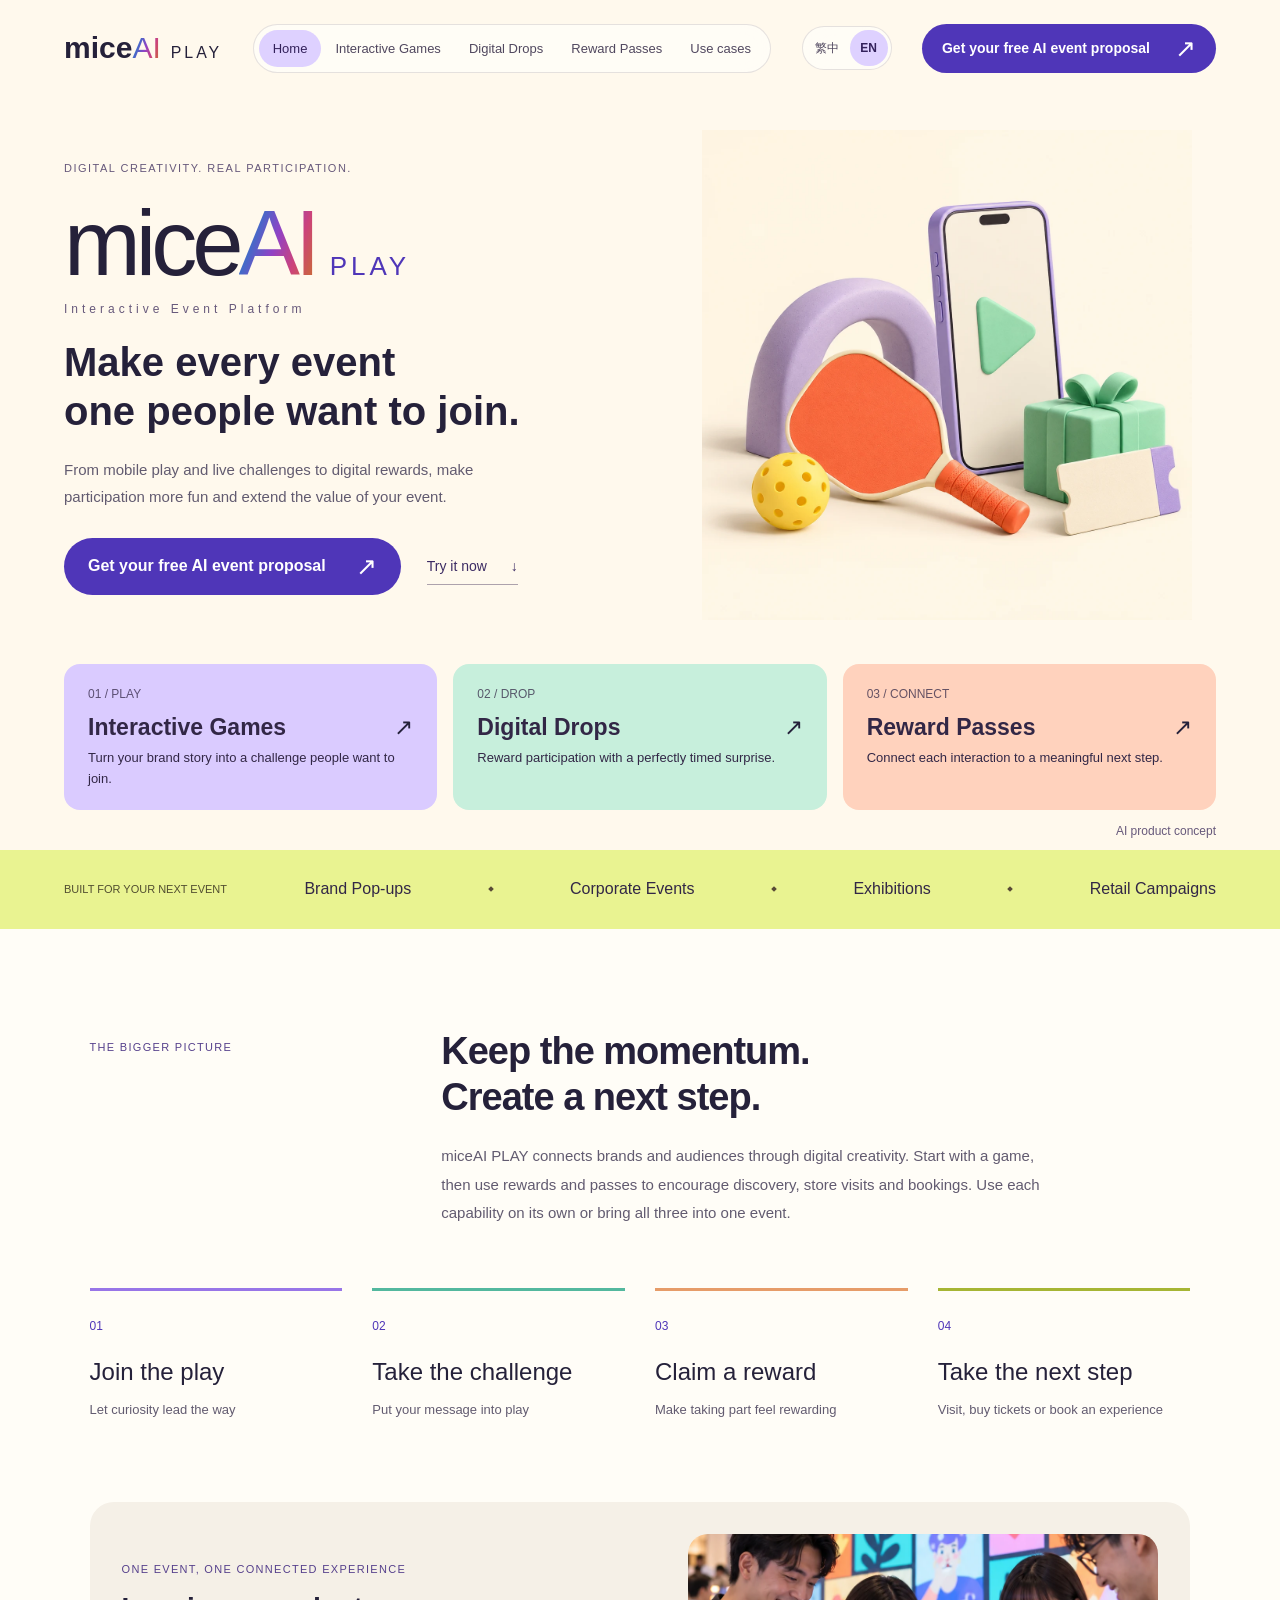
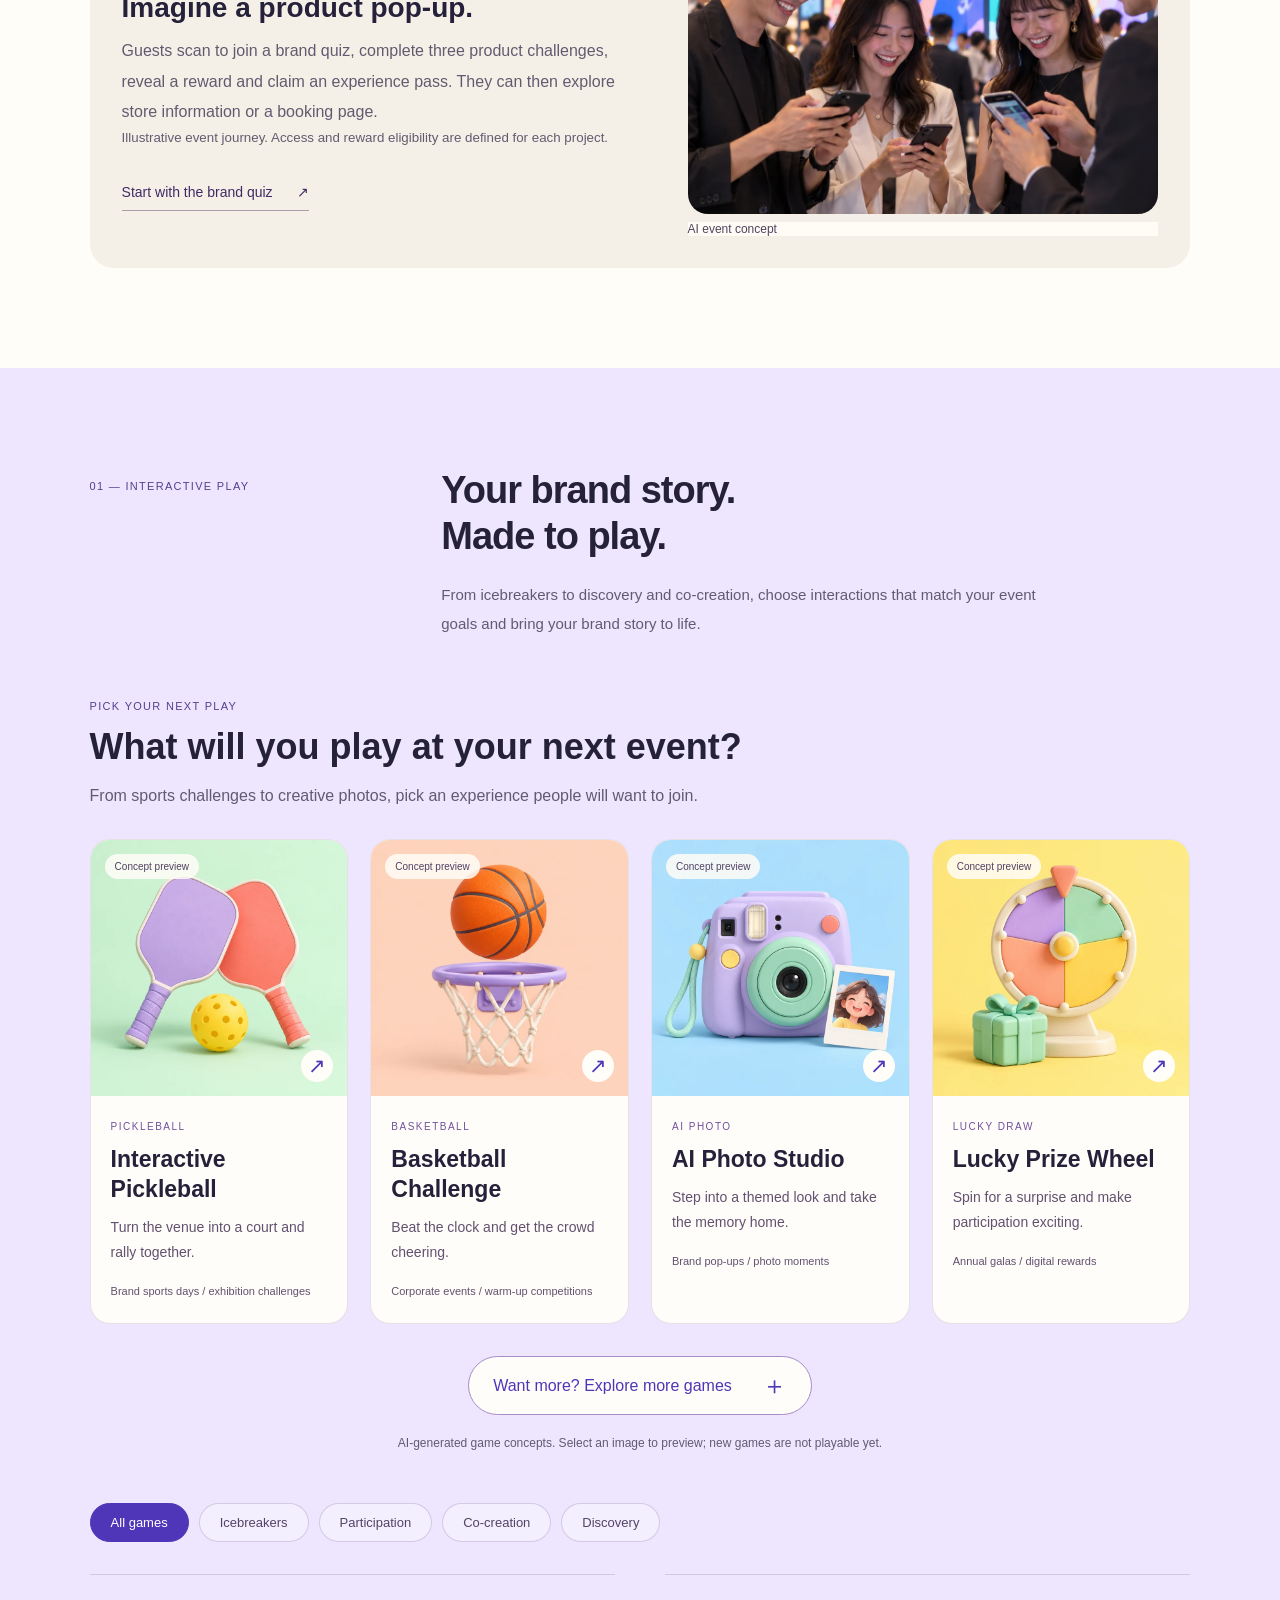
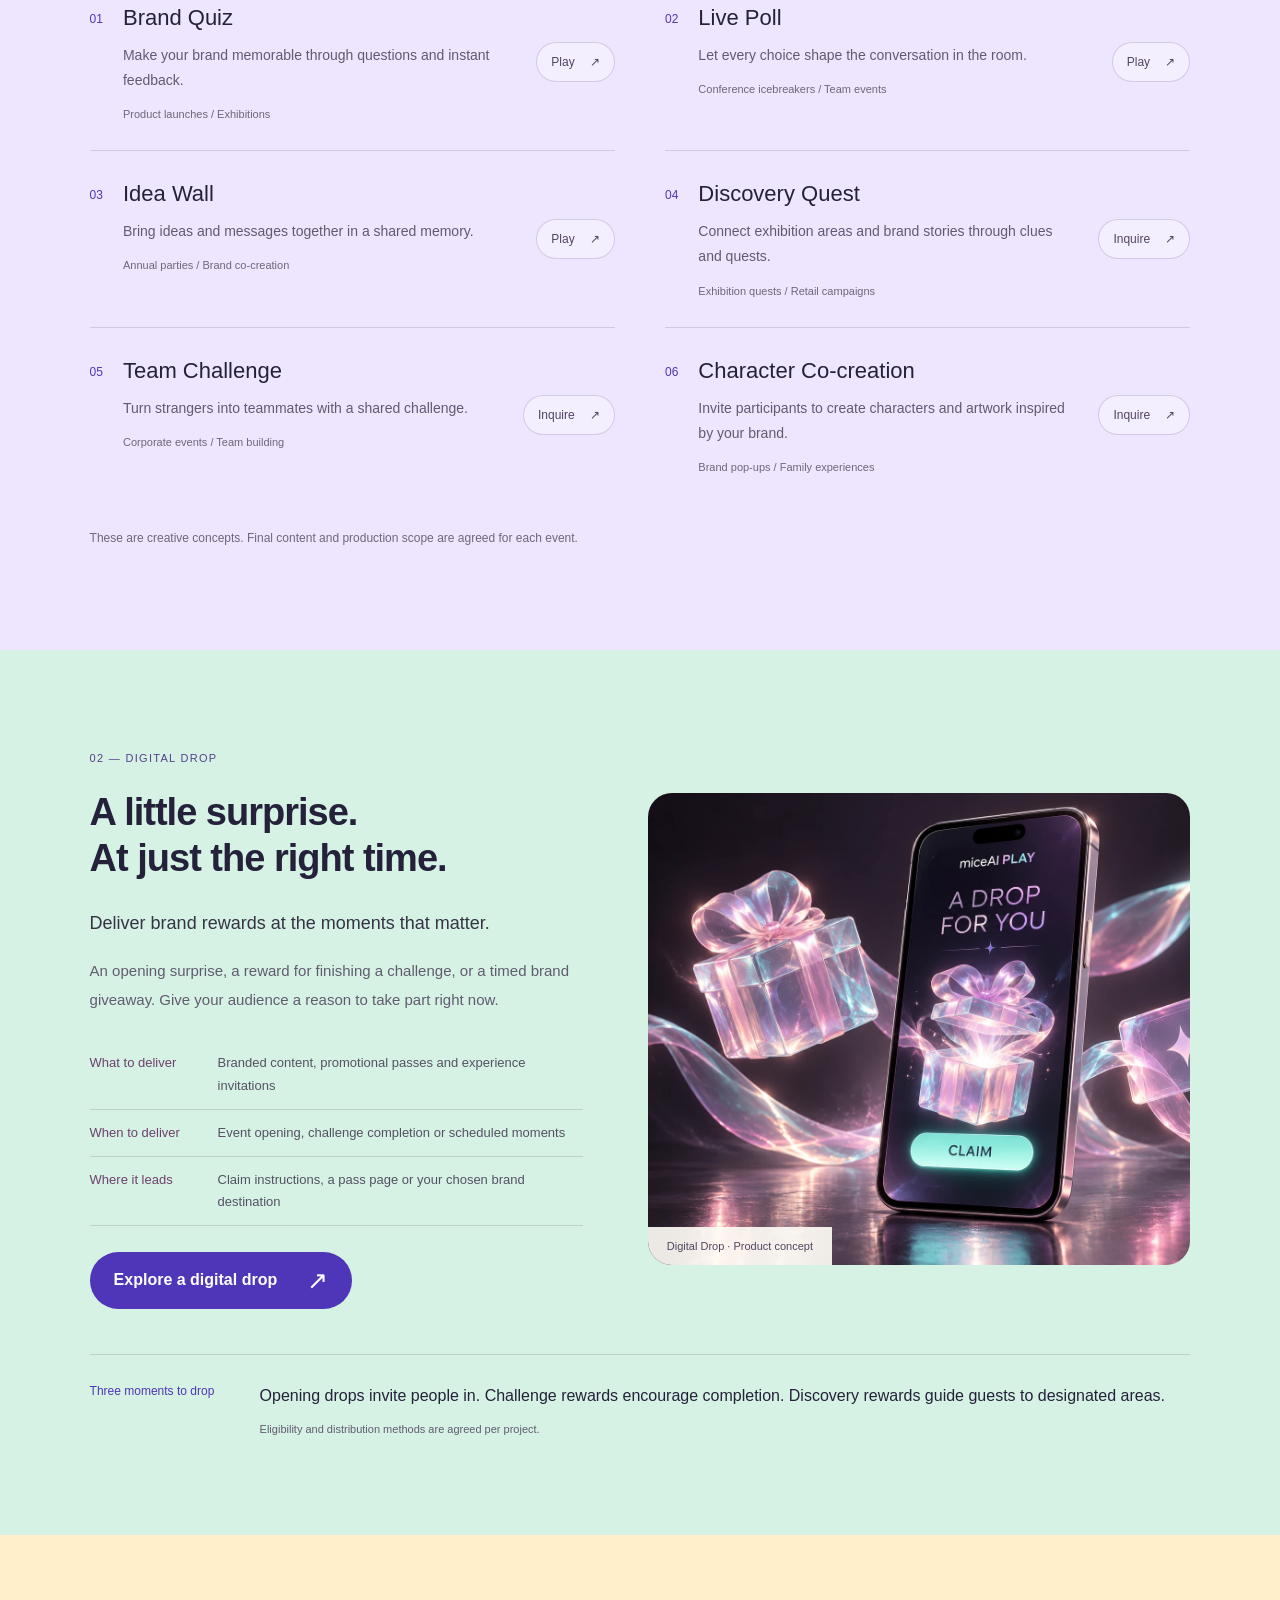
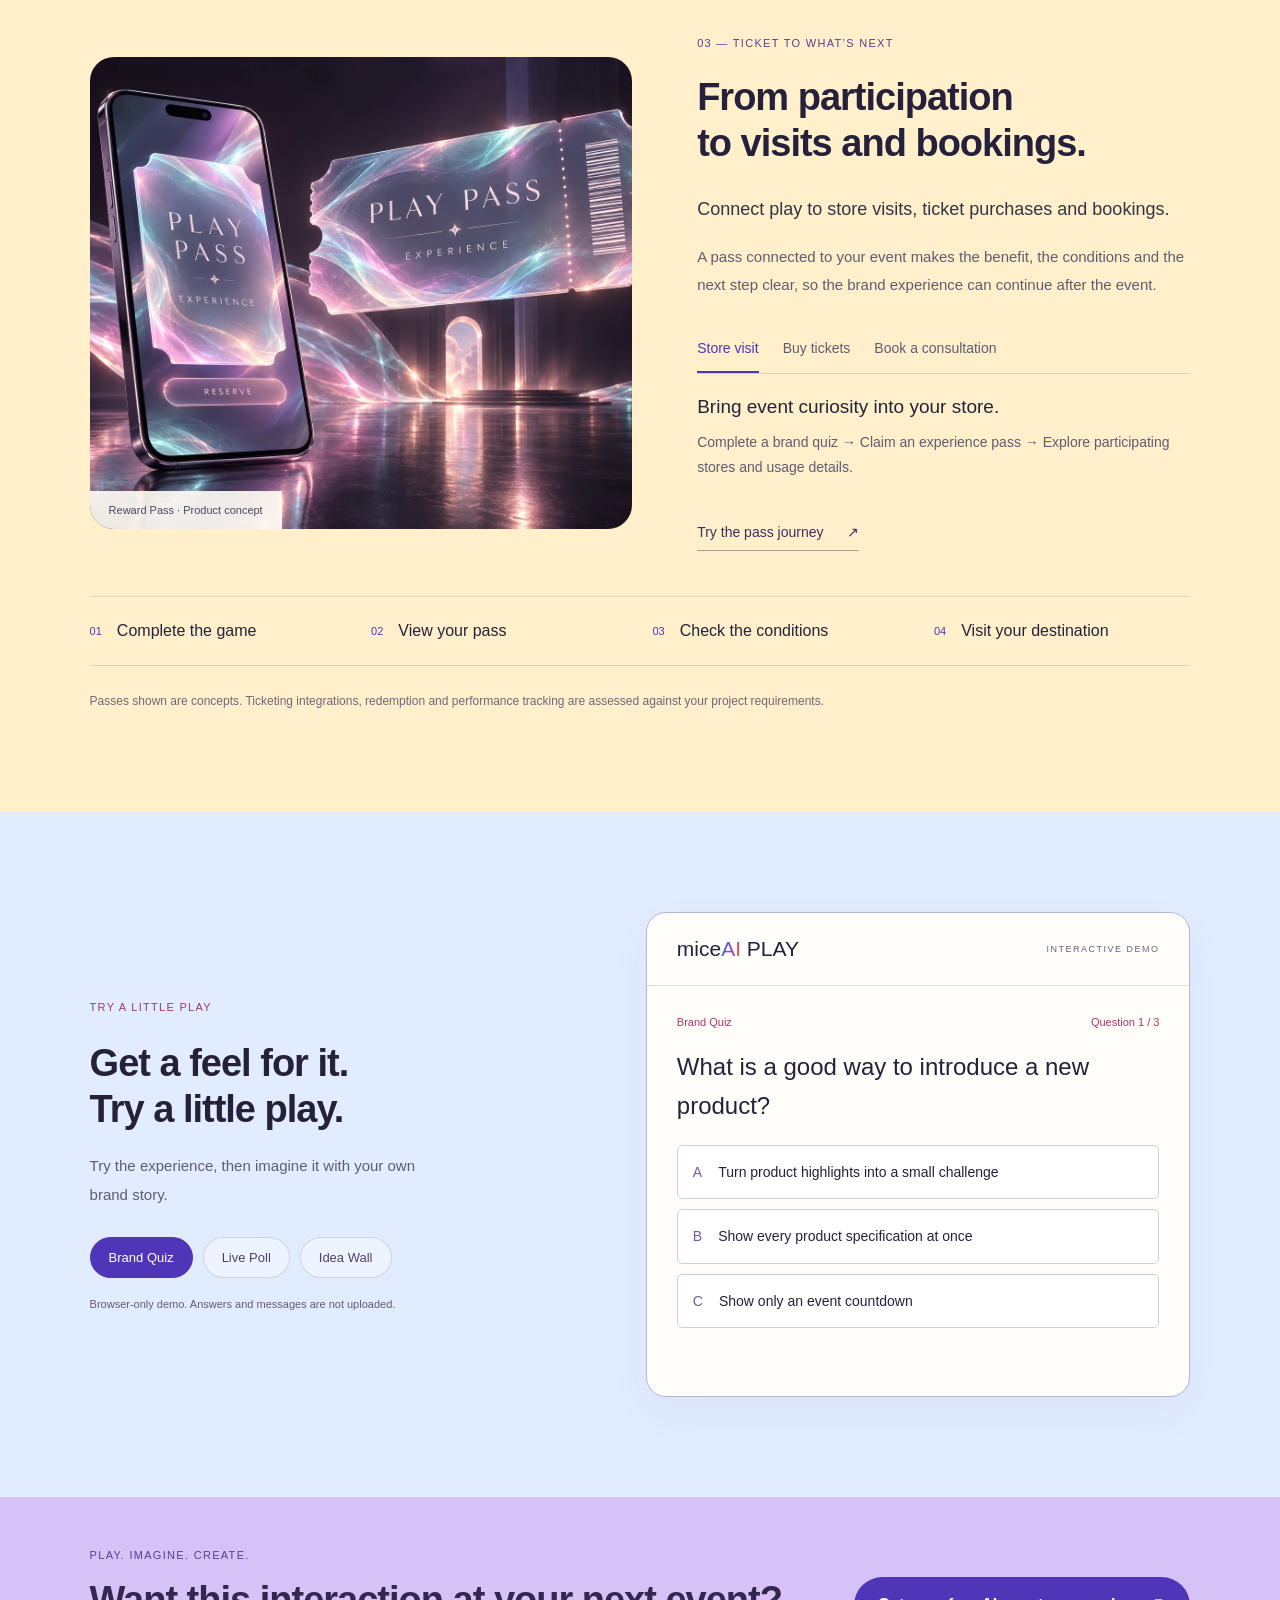
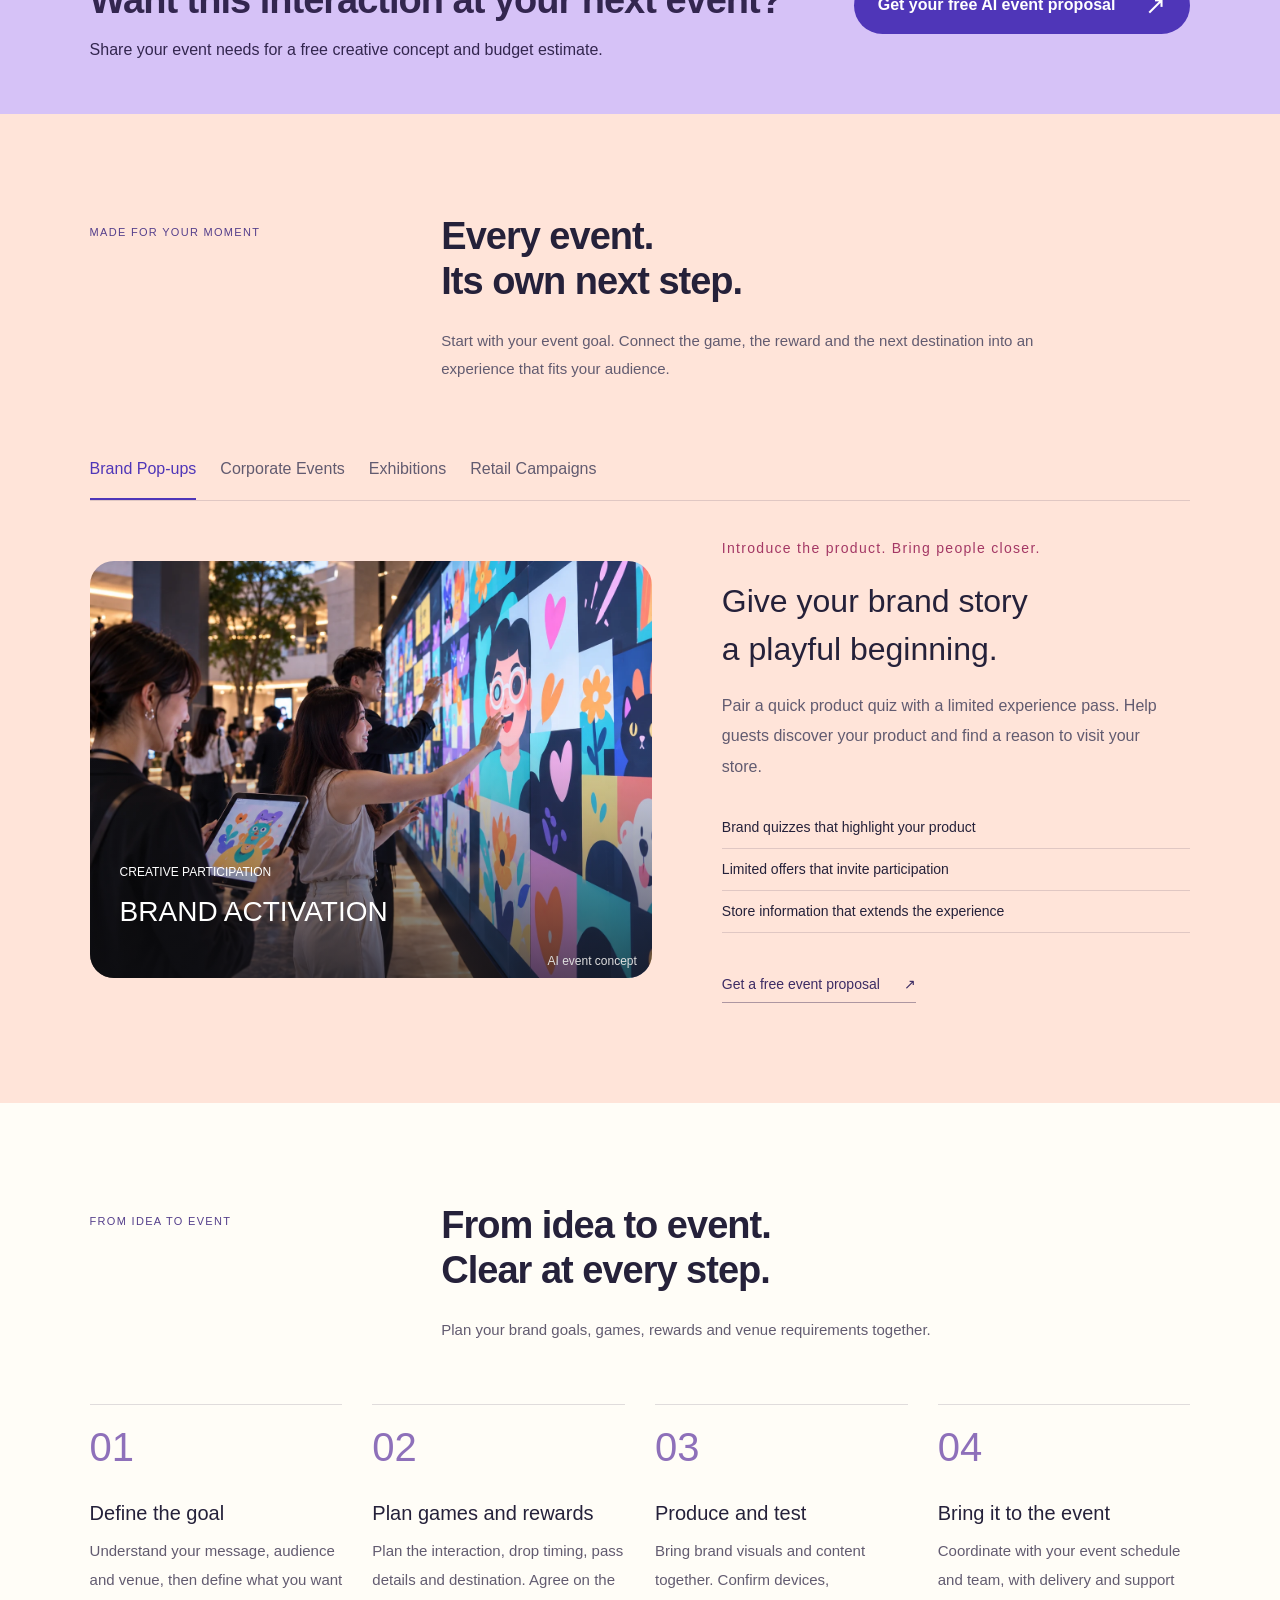
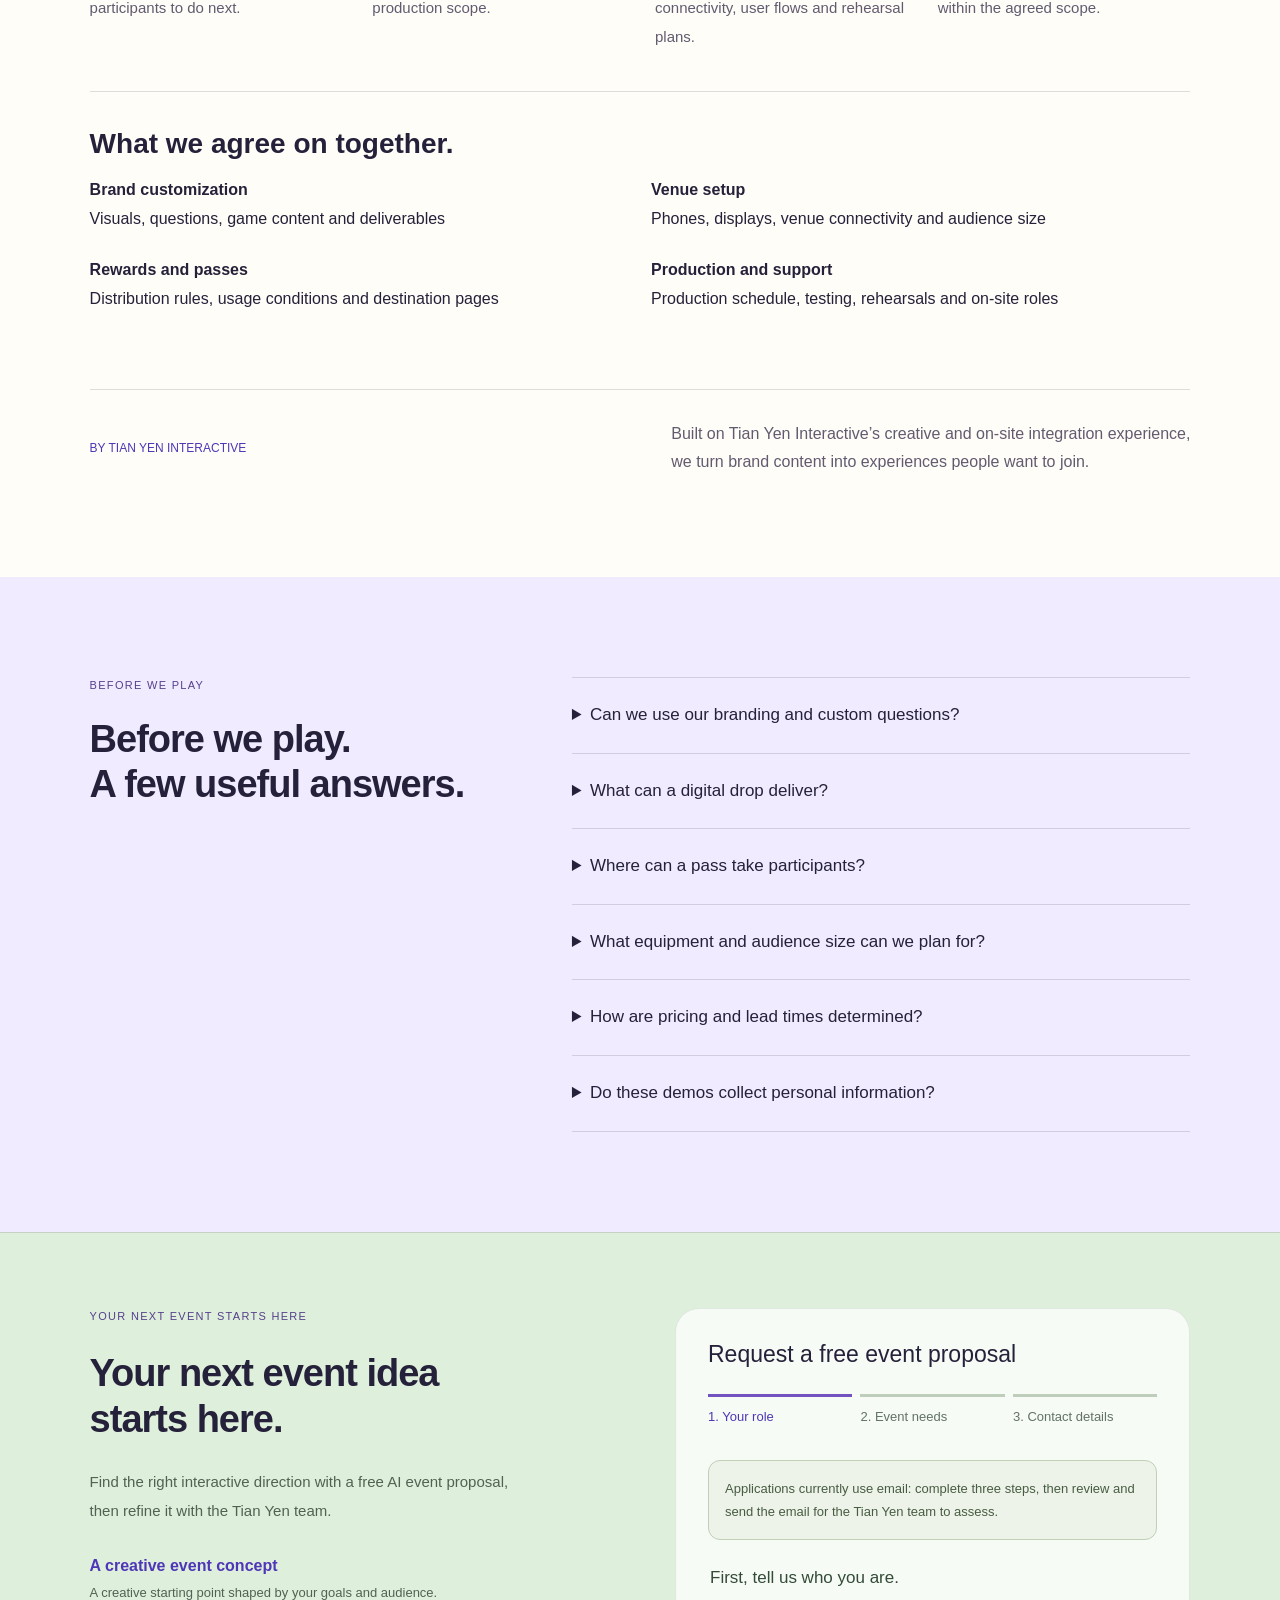
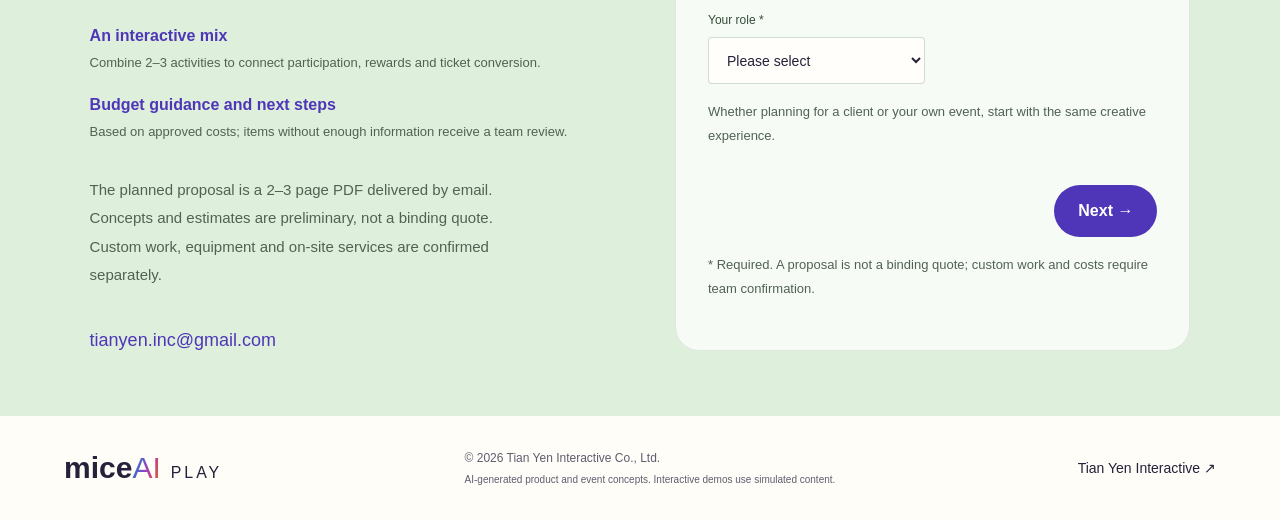
==== commit 1857ebf6: "Refresh bilingual website with a bright colorful editorial theme" ====
--- a/en.html
+++ b/en.html
@@ -1,12 +1,12 @@
 <!doctype html>
 <html lang="en">
 <head>
-<meta charset="utf-8"><meta name="viewport" content="width=device-width, initial-scale=1"><meta name="theme-color" content="#111116">
+<meta charset="utf-8"><meta name="viewport" content="width=device-width, initial-scale=1"><meta name="theme-color" content="#fff9ed">
 <meta name="description" content="miceAI PLAY combines interactive games, digital drops and reward passes to connect event participation with store visits, ticket purchases and bookings.">
 <meta property="og:title" content="miceAI PLAY | Games, Digital Drops & Reward Passes"><meta property="og:description" content="Turn brand creativity into experiences everyone can join."><meta property="og:type" content="website">
 <link rel="alternate" hreflang="zh-Hant" href="index.html"><link rel="alternate" hreflang="en" href="en.html">
 <title>miceAI PLAY | Interactive Event Platform</title>
-<link rel="stylesheet" href="styles.css?v=gallery-v2"><script src="en-app.js?v=proposal-v1" defer></script>
+<link rel="stylesheet" href="styles.css?v=gallery-v2"><link rel="stylesheet" href="bright-theme.css?v=bright-v1"><script src="en-app.js?v=proposal-v1" defer></script>
 <script src="proposal-config.js?v=proposal-v1" defer></script><script src="proposal.js?v=proposal-v1" defer></script>
 </head>
 <body>
@@ -20,7 +20,7 @@
 </header>
 <main id="main">
 <section class="hero" id="home" aria-labelledby="hero-title">
-<img class="hero-art" src="assets/play-hero.webp" alt="miceAI PLAY concept featuring an iridescent phone, interactive games and reward passes" width="1672" height="941" fetchpriority="high">
+<img class="hero-art" src="assets/play-hero-bright.webp" alt="Bright colorful concept featuring phone interaction, games and digital reward passes" width="1254" height="1254" fetchpriority="high">
 <div class="hero-shade"></div>
 <div class="hero-content"><p class="eyebrow">DIGITAL CREATIVITY. REAL PARTICIPATION.</p><p class="hero-brand">mice<span>AI</span><small>PLAY</small></p><p class="product-category">Interactive Event Platform</p><h1 class="hero-heading" id="hero-title">Make every event<br>one people want to join.</h1><p class="hero-description">From mobile play and live challenges to digital rewards, make participation more fun and extend the value of your event.</p><div class="hero-actions"><a class="button white" href="#contact">Get your free AI event proposal <span aria-hidden="true">↗</span></a><a class="text-link" href="#playground">Try it now <span aria-hidden="true">↓</span></a></div></div>
 <div class="hero-aside"><span>PLAY. IMAGINE. CREATE.</span><span>Play. Imagine. Bring your event to life.</span></div>
@@ -38,7 +38,7 @@
 </section>
 <section class="section games" id="games" aria-labelledby="games-title">
 <div class="section-heading"><p class="eyebrow">01 — INTERACTIVE PLAY</p><div><h2 id="games-title">Your brand story.<br>Made to play.</h2><p>From icebreakers to discovery and co-creation, choose interactions that match your event goals and bring your brand story to life.</p></div></div>
-<div class="game-gallery-intro"><p class="eyebrow">PICK YOUR NEXT PLAY</p><h3>What will you play at your next event?</h3><p>From sports challenges to creative photos, pick an experience people will want to join.</p></div><div class="game-gallery"><button class="game-tile" type="button" data-game-preview="pickleball" data-title="Interactive Pickleball" data-description="Turn the venue into a court and rally together." data-use="Brand sports days / exhibition challenges" aria-haspopup="dialog"><span class="game-tile-art"><img src="assets/game-pickleball-v2.webp" width="1024" height="1024" loading="lazy" alt="Interactive Pickleball"><span class="game-tile-badge">Concept preview</span><span class="game-tile-open" aria-hidden="true">↗</span></span><span class="game-tile-copy"><span class="eyebrow">PICKLEBALL</span><strong>Interactive Pickleball</strong><span>Turn the venue into a court and rally together.</span><small>Brand sports days / exhibition challenges</small></span></button><button class="game-tile" type="button" data-game-preview="basketball" data-title="Basketball Challenge" data-description="Beat the clock and get the crowd cheering." data-use="Corporate events / warm-up competitions" aria-haspopup="dialog"><span class="game-tile-art"><img src="assets/game-basketball-v2.webp" width="1024" height="1024" loading="lazy" alt="Basketball Challenge"><span class="game-tile-badge">Concept preview</span><span class="game-tile-open" aria-hidden="true">↗</span></span><span class="game-tile-copy"><span class="eyebrow">BASKETBALL</span><strong>Basketball Challenge</strong><span>Beat the clock and get the crowd cheering.</span><small>Corporate events / warm-up competitions</small></span></button><button class="game-tile" type="button" data-game-preview="photo" data-title="AI Photo Studio" data-description="Step into a themed look and take the memory home." data-use="Brand pop-ups / photo moments" aria-haspopup="dialog"><span class="game-tile-art"><img src="assets/game-photo-v2.webp" width="1024" height="1024" loading="lazy" alt="AI Photo Studio"><span class="game-tile-badge">Concept preview</span><span class="game-tile-open" aria-hidden="true">↗</span></span><span class="game-tile-copy"><span class="eyebrow">AI PHOTO</span><strong>AI Photo Studio</strong><span>Step into a themed look and take the memory home.</span><small>Brand pop-ups / photo moments</small></span></button><button class="game-tile" type="button" data-game-preview="lucky" data-title="Lucky Prize Wheel" data-description="Spin for a surprise and make participation exciting." data-use="Annual galas / digital rewards" aria-haspopup="dialog"><span class="game-tile-art"><img src="assets/game-lucky-v2.webp" width="1024" height="1024" loading="lazy" alt="Lucky Prize Wheel"><span class="game-tile-badge">Concept preview</span><span class="game-tile-open" aria-hidden="true">↗</span></span><span class="game-tile-copy"><span class="eyebrow">LUCKY DRAW</span><strong>Lucky Prize Wheel</strong><span>Spin for a surprise and make participation exciting.</span><small>Annual galas / digital rewards</small></span></button></div><div id="more-games" class="game-gallery game-gallery-more" hidden><button class="game-tile" type="button" data-game-preview="darts" data-title="Interactive Darts" data-description="Aim with your phone and take the challenge to the big screen." data-use="Booth engagement / individual challenges" aria-haspopup="dialog"><span class="game-tile-art"><img src="assets/game-darts-v2.webp" width="1024" height="1024" loading="lazy" alt="Interactive Darts"><span class="game-tile-badge">Concept preview</span><span class="game-tile-open" aria-hidden="true">↗</span></span><span class="game-tile-copy"><span class="eyebrow">DART CHALLENGE</span><strong>Interactive Darts</strong><span>Aim with your phone and take the challenge to the big screen.</span><small>Booth engagement / individual challenges</small></span></button><button class="game-tile" type="button" data-game-preview="race" data-title="Team Racing" data-description="Race together and bring the whole crowd to the finish." data-use="Team building / company celebrations" aria-haspopup="dialog"><span class="game-tile-art"><img src="assets/game-race-v2.webp" width="1024" height="1024" loading="lazy" alt="Team Racing"><span class="game-tile-badge">Concept preview</span><span class="game-tile-open" aria-hidden="true">↗</span></span><span class="game-tile-copy"><span class="eyebrow">TEAM RACE</span><strong>Team Racing</strong><span>Race together and bring the whole crowd to the finish.</span><small>Team building / company celebrations</small></span></button></div><div class="game-gallery-bottom"><button class="button game-more" type="button" id="game-more" aria-expanded="false" aria-controls="more-games">Want more? Explore more games <span aria-hidden="true">＋</span></button><p>AI-generated game concepts. Select an image to preview; new games are not playable yet.</p></div><div class="game-filter" aria-label="Game categories"><button aria-pressed="true" data-filter="all">All games</button><button aria-pressed="false" data-filter="warmup">Icebreakers</button><button aria-pressed="false" data-filter="participate">Participation</button><button aria-pressed="false" data-filter="create">Co-creation</button><button aria-pressed="false" data-filter="explore">Discovery</button></div>
+<div class="game-gallery-intro"><p class="eyebrow">PICK YOUR NEXT PLAY</p><h3>What will you play at your next event?</h3><p>From sports challenges to creative photos, pick an experience people will want to join.</p></div><div class="game-gallery"><button class="game-tile" type="button" data-game-preview="pickleball" data-title="Interactive Pickleball" data-description="Turn the venue into a court and rally together." data-use="Brand sports days / exhibition challenges" aria-haspopup="dialog"><span class="game-tile-art"><img src="assets/game-pickleball-bright.webp" width="1024" height="1024" loading="lazy" alt="Interactive Pickleball"><span class="game-tile-badge">Concept preview</span><span class="game-tile-open" aria-hidden="true">↗</span></span><span class="game-tile-copy"><span class="eyebrow">PICKLEBALL</span><strong>Interactive Pickleball</strong><span>Turn the venue into a court and rally together.</span><small>Brand sports days / exhibition challenges</small></span></button><button class="game-tile" type="button" data-game-preview="basketball" data-title="Basketball Challenge" data-description="Beat the clock and get the crowd cheering." data-use="Corporate events / warm-up competitions" aria-haspopup="dialog"><span class="game-tile-art"><img src="assets/game-basketball-bright.webp" width="1024" height="1024" loading="lazy" alt="Basketball Challenge"><span class="game-tile-badge">Concept preview</span><span class="game-tile-open" aria-hidden="true">↗</span></span><span class="game-tile-copy"><span class="eyebrow">BASKETBALL</span><strong>Basketball Challenge</strong><span>Beat the clock and get the crowd cheering.</span><small>Corporate events / warm-up competitions</small></span></button><button class="game-tile" type="button" data-game-preview="photo" data-title="AI Photo Studio" data-description="Step into a themed look and take the memory home." data-use="Brand pop-ups / photo moments" aria-haspopup="dialog"><span class="game-tile-art"><img src="assets/game-photo-bright.webp" width="1024" height="1024" loading="lazy" alt="AI Photo Studio"><span class="game-tile-badge">Concept preview</span><span class="game-tile-open" aria-hidden="true">↗</span></span><span class="game-tile-copy"><span class="eyebrow">AI PHOTO</span><strong>AI Photo Studio</strong><span>Step into a themed look and take the memory home.</span><small>Brand pop-ups / photo moments</small></span></button><button class="game-tile" type="button" data-game-preview="lucky" data-title="Lucky Prize Wheel" data-description="Spin for a surprise and make participation exciting." data-use="Annual galas / digital rewards" aria-haspopup="dialog"><span class="game-tile-art"><img src="assets/game-lucky-bright.webp" width="1024" height="1024" loading="lazy" alt="Lucky Prize Wheel"><span class="game-tile-badge">Concept preview</span><span class="game-tile-open" aria-hidden="true">↗</span></span><span class="game-tile-copy"><span class="eyebrow">LUCKY DRAW</span><strong>Lucky Prize Wheel</strong><span>Spin for a surprise and make participation exciting.</span><small>Annual galas / digital rewards</small></span></button></div><div id="more-games" class="game-gallery game-gallery-more" hidden><button class="game-tile" type="button" data-game-preview="darts" data-title="Interactive Darts" data-description="Aim with your phone and take the challenge to the big screen." data-use="Booth engagement / individual challenges" aria-haspopup="dialog"><span class="game-tile-art"><img src="assets/game-darts-bright.webp" width="1024" height="1024" loading="lazy" alt="Interactive Darts"><span class="game-tile-badge">Concept preview</span><span class="game-tile-open" aria-hidden="true">↗</span></span><span class="game-tile-copy"><span class="eyebrow">DART CHALLENGE</span><strong>Interactive Darts</strong><span>Aim with your phone and take the challenge to the big screen.</span><small>Booth engagement / individual challenges</small></span></button><button class="game-tile" type="button" data-game-preview="race" data-title="Team Racing" data-description="Race together and bring the whole crowd to the finish." data-use="Team building / company celebrations" aria-haspopup="dialog"><span class="game-tile-art"><img src="assets/game-race-bright.webp" width="1024" height="1024" loading="lazy" alt="Team Racing"><span class="game-tile-badge">Concept preview</span><span class="game-tile-open" aria-hidden="true">↗</span></span><span class="game-tile-copy"><span class="eyebrow">TEAM RACE</span><strong>Team Racing</strong><span>Race together and bring the whole crowd to the finish.</span><small>Team building / company celebrations</small></span></button></div><div class="game-gallery-bottom"><button class="button game-more" type="button" id="game-more" aria-expanded="false" aria-controls="more-games">Want more? Explore more games <span aria-hidden="true">＋</span></button><p>AI-generated game concepts. Select an image to preview; new games are not playable yet.</p></div><div class="game-filter" aria-label="Game categories"><button aria-pressed="true" data-filter="all">All games</button><button aria-pressed="false" data-filter="warmup">Icebreakers</button><button aria-pressed="false" data-filter="participate">Participation</button><button aria-pressed="false" data-filter="create">Co-creation</button><button aria-pressed="false" data-filter="explore">Discovery</button></div>
 <div class="game-list">
 <article data-category="warmup"><span class="game-number">01</span><div><h3>Brand Quiz</h3><p>Make your brand memorable through questions and instant feedback.</p><small>Product launches / Exhibitions</small></div><button class="game-action" data-demo="quiz">Play <span aria-hidden="true">↗</span></button></article>
 <article data-category="participate"><span class="game-number">02</span><div><h3>Live Poll</h3><p>Let every choice shape the conversation in the room.</p><small>Conference icebreakers / Team events</small></div><button class="game-action" data-demo="vote">Play <span aria-hidden="true">↗</span></button></article>
--- a/bright-theme.css
+++ b/bright-theme.css
@@ -0,0 +1,114 @@
+/* Bright editorial palette: saturated accents, quiet surfaces, dark typography. */
+:root{color-scheme:light;--bg:#fffdf7;--text:#25213a;--muted:#625b70;--mint:#4f36b8;--pink:#a43865;--line:#30244526;background:var(--bg);color:var(--text)}
+body{background:var(--bg)}
+::selection{background:#ddd0ff;color:#25213a}
+.header{height:96px;color:var(--text)}
+.header nav,.language-switch{background:#fffdf7dc;border-color:#30244520;backdrop-filter:blur(16px)}
+.header nav a,.language-switch a{color:#51485f}
+.header nav a:hover,.language-switch a:hover{background:#eee4ff;color:#35245a}
+.header nav a.active,.language-switch a[aria-current=page]{background:#ded1ff;color:#33215b}
+.language-switch a[aria-current=page]:hover{background:#cbb5ff;color:#33215b}
+.button{background:#4f36b8;color:white;box-shadow:none}
+.button:hover{background:#3e2798;transform:translateY(-2px)}
+.button.white{background:#4f36b8;color:white}.button.white:hover{background:#3e2798}
+.hero{height:auto;min-height:850px;max-height:none;background:#fff9ed;overflow:hidden}
+.hero-content{padding:160px 5% 250px;width:55%}
+.hero-art{inset:130px 3% auto auto;width:46%;height:490px;object-fit:contain;object-position:center;border-radius:32px;z-index:-1;filter:none;opacity:1}
+.hero-shade{display:none}
+.hero .hero-brand{font-size:clamp(72px,7.2vw,112px);letter-spacing:-5px;white-space:nowrap}
+.hero .hero-brand small{color:#4f36b8;font-size:26px;letter-spacing:4px;margin-left:14px}
+.hero .hero-heading{font-size:clamp(30px,3vw,44px);font-weight:600;line-height:1.35}
+.hero-content .eyebrow,.product-category{color:#67597b}
+.hero-description{color:var(--muted);max-width:470px}
+.hero-aside{display:none}.image-caption{color:#67597b}
+.hero-highlights{bottom:40px;gap:16px}
+.highlight,.highlight:nth-child(1){background:#dacbff;border:0;border-radius:16px;backdrop-filter:none}
+.highlight:nth-child(2){background:#c7efdc}.highlight:nth-child(3){background:#ffd2bd}
+.highlight:hover{background:#e9ddff;transform:translateY(-3px)}
+.highlight-index,.highlight p,.highlight:nth-child(n) h3{color:#322746}
+.highlight h3{font-weight:600}.highlight-index{opacity:.75}
+.intro-band{background:#e9f391;color:#322746;border-color:transparent}
+.intro-band>span{color:#514d30}.intro-band i{background:#584a36}
+.platform{background:#fffdf7}.games{background:#eee5ff}.airdrop-section,#airdrop{background:#d5f2e4}.ticket-section{background:#fff0cb}.playground{background:#e1ecff}.spaces{background:#ffe4d9}.workflow{background:#fffdf7}.faq{background:#f0ebff}.contact{background:#def0db;border-color:var(--line)}
+.section-heading>.eyebrow,.game-gallery-intro .eyebrow,.product-copy .eyebrow,.contact-copy>.eyebrow,.faq .eyebrow{color:#56408c}
+.section h2{letter-spacing:-1px;font-weight:600}
+.participation-path li{border-color:var(--line)}
+.participation-path li:nth-child(1){border-top:3px solid #9875e7}.participation-path li:nth-child(2){border-top:3px solid #53b89e}.participation-path li:nth-child(3){border-top:3px solid #e69c69}.participation-path li:nth-child(4){border-top:3px solid #a6b534}
+.campaign-example{background:#f5f0e7;border-color:var(--line)}
+.campaign-example p,.campaign-example small{color:var(--muted)}
+.campaign-example .eyebrow{color:#56408c}
+.text-link,button.text-link{border-bottom-color:#46335970;color:#3d2c64}.text-link:hover{color:#7f37bb}
+.game-gallery-intro>p:last-child,.game-gallery-bottom p{color:var(--muted)}
+.game-tile{background:#fffdf9;border:1px solid #4b306722;color:var(--text);border-radius:20px}
+.game-tile:hover{background:#fff;border-color:#8b6ad0;box-shadow:0 8px 20px #5838880a}
+.game-tile-art{background:#d7c4f5;padding:16px;width:100%}
+.game-tile-art img{border-radius:12px}
+.game-tile:nth-child(2) .game-tile-art{background:#ffcfaa}.game-tile:nth-child(3) .game-tile-art{background:#bce8da}.game-tile:nth-child(4) .game-tile-art{background:#f1e59f}
+.game-tile-badge{top:25px;left:25px;color:#eee8f7;background:#30253dcc}
+.game-tile-open{right:25px;bottom:25px;background:#fffdf7;color:#4f36b8}
+.game-tile-copy strong{font-weight:600}.game-tile-copy .eyebrow{color:#71519c}
+.game-tile-copy>span:not(.eyebrow),.game-tile-copy small{color:#62516f}
+.game-more{background:#fffdf9;color:#4f36b8;border-color:#a78dc7}.game-more:hover{background:#ded0f7}
+.game-filter button,.game-action{background:#ffffff60;border-color:#8b75a54d;color:#524464}
+.game-filter button[aria-pressed=true]{background:#4f36b8;border-color:#4f36b8;color:white}
+.game-action:hover{background:#fff;color:#4f36b8}
+.game-list small,.section-note{color:#71667b}
+.product-copy .product-lead{color:#353344!important}.product-points span{color:#555164}
+.product-points b{color:#6e416c}.product-figure{border:0;border-radius:24px;box-shadow:none}
+.product-figure img,.journey-visual img,.scene-visual img,.campaign-example img{filter:none}
+.product-figure figcaption,.campaign-example figcaption{background:#fffdf7e8;color:#514460}
+.destination-tabs button[aria-selected=true],.scene-tabs button[aria-selected=true]{color:#4f36b8;border-color:#4f36b8}
+.scene-tabs button:hover{color:#4f36b8}
+.scene-visual{border-radius:24px}.scene-visual-label{color:white}.scene-copy li{border-color:var(--line)}
+.demo-tabs button{background:#ffffff6e;border-color:#52427830;color:#514163}.demo-tabs button[aria-selected=true]{background:#4f36b8;color:white}
+.demo-shell{background:#fffdf9;border-color:#b3b8d2;box-shadow:0 16px 45px #3e428b0b;border-radius:20px}
+.demo-bar{border-color:var(--line)}.demo-bar small,.demo-note,.demo-feedback,.plain-button{color:#6a5b78}
+.answer,.vote-option{background:white;border-color:#d3c9df;color:var(--text)}.answer span{color:#755d90}
+.answer.correct{background:#d2eddb;border-color:#28815c}.answer.wrong{background:#f6dce2;border-color:#aa4167}
+.wall-form input{background:white;color:var(--text);border-color:#b5a5c9}.wall-form button{background:#4f36b8;color:white}
+.proposal-invite{background:#d6c2f7;border-color:transparent;color:#33264f}
+.proposal-invite .eyebrow{color:#56408c}
+.steps span{color:#8e70ba}.trust-note{border-color:var(--line)}
+.contact-copy>p:not(.eyebrow),.proposal-benefits span,.proposal-fine,.proposal-privacy p,.privacy-note{color:#526153}
+.contact-form-wrap{background:#ffffffb8;padding:32px;border-radius:24px;border:1px solid #42634120}
+.form-grid label,.contact legend,.contact #proposal-form legend{color:#344b37}
+.form-grid input,.form-grid select,.form-grid textarea,.form-grid select option{background:#fffefb;color:#25213a;border-color:#829d865c}
+.form-grid input::placeholder,.form-grid textarea::placeholder{color:#74716e}
+.proposal-progress li{color:#637166;border-color:#bfcdbb}.proposal-progress li[aria-current]{color:#4f36b8;border-color:#7152be}
+.proposal-service-note{background:#edf3e8;border-color:#bfd0b6;color:#485c43}
+.proposal-choices label{background:#fffefb;border-color:#bbcdb5}.proposal-choices label:has(:checked){background:#e8ddff;border-color:#7955ba}
+.proposal-consent input,.proposal-choices input{accent-color:#4f36b8}
+#proposal-status{color:#8d4320}.brief-result{background:#eef4e6;border-color:#8eb083}.brief-result>p,.brief-actions a,.brief-actions button{color:#405a3b}
+footer{background:#fffdf7}
+dialog{background:#fffdf9;border-color:#c9badb;color:var(--text)}
+dialog::backdrop{background:#24203488;backdrop-filter:blur(5px)}
+.dialog-top>span,.game-preview-copy p,.journey-copy>p:not(.eyebrow),#journey-detail p{color:#655670}
+.game-preview-status{background:#f1eafa;border-color:#d5c6e5}.game-preview-copy .eyebrow,#game-preview-use{color:#624690}
+.journey-visual>span{background:#fffdf7df;color:#4b3c5b;padding:6px 10px;border-radius:6px}
+.menu-toggle,html[lang=en] .menu-toggle{background:#ffffffc9;border-color:#57416730}
+.menu-toggle span,html[lang=en] .menu-toggle span{background:#40304f}
+@supports ((background-clip:text) or (-webkit-background-clip:text)){
+.wordmark > span,.hero .hero-brand > span,.demo-bar .mint-text{background-image:linear-gradient(110deg,#287f6f 0%,#3870c8 24%,#9142c5 48%,#cc437b 70%,#c97620 100%)}
+}
+@media(min-width:1600px){.hero{min-height:900px}.hero-content{padding-top:180px}.hero-art{height:550px}}
+@media(max-width:1100px){.hero{min-height:830px}.hero-content{width:58%;padding-top:150px}.hero-art{width:42%;right:1%;top:170px;height:400px}.hero .hero-brand{font-size:76px}.hero .hero-brand small{font-size:20px}.hero .hero-heading{font-size:32px}html[lang=en] .hero .hero-heading{font-size:32px}}
+@media(max-width:1050px){html[lang=en] .header nav{background:#fffdf7;border-color:#d5cadf;box-shadow:0 12px 24px #43245016}}
+@media(max-width:700px){
+.header{height:82px}.header nav{background:#fffdf7;border-color:#d5cadf;box-shadow:0 12px 24px #43245016}
+.hero{display:flex;flex-direction:column;min-height:0;padding-bottom:12px}
+.hero-content{width:100%;padding:118px 6% 24px;order:1}.hero .hero-brand{font-size:68px;letter-spacing:-3px}.hero .hero-brand small{font-size:21px}.hero .hero-heading{font-size:32px}.hero-description{max-width:100%}
+.hero-art{position:relative;inset:auto;order:2;width:88%;height:auto;aspect-ratio:1.2;object-fit:cover;margin:0 6%;z-index:0;border-radius:24px;opacity:1;filter:none}
+.hero-highlights{order:3;margin:22px 6% 28px}.image-caption{bottom:9px}.hero .hero-actions{flex-direction:row;align-items:center;gap:12px 20px}
+.game-tile-art{padding:9px}.game-tile-art img{border-radius:9px}.game-tile-badge{top:16px;left:16px;font-size:8px;padding:4px 6px}.game-tile-open{bottom:16px;right:16px}
+.contact-form-wrap{padding:24px 18px;border-radius:20px}.section h2{letter-spacing:-.6px}
+}
+@media(max-width:360px){.hero .hero-brand{font-size:58px}.hero .hero-brand small{font-size:18px}.hero .hero-heading{font-size:28px}}
+@media(forced-colors:active){.wordmark > span,.hero .hero-brand > span,.demo-bar .mint-text{background-image:none}}
+.hero .hero-heading{color:var(--text);text-shadow:none}
+.highlight,.button.white,.button:hover{box-shadow:none}
+.hero-art{mix-blend-mode:multiply}
+.campaign-example{padding:32px;border:0;border-radius:24px}
+@media(max-width:700px){.campaign-example{padding:24px}}
+.game-tile-art{padding:0}.game-tile-art img{border-radius:0}.game-tile-badge{color:#514163;background:#fffdf7d9;top:14px;left:14px}.game-tile-open{right:14px;bottom:14px}
+.game-preview-layout>img{background:#eee5ff}
+@media(max-width:600px){.game-tile-badge{top:8px;left:8px}.game-tile-open{bottom:8px;right:8px}}
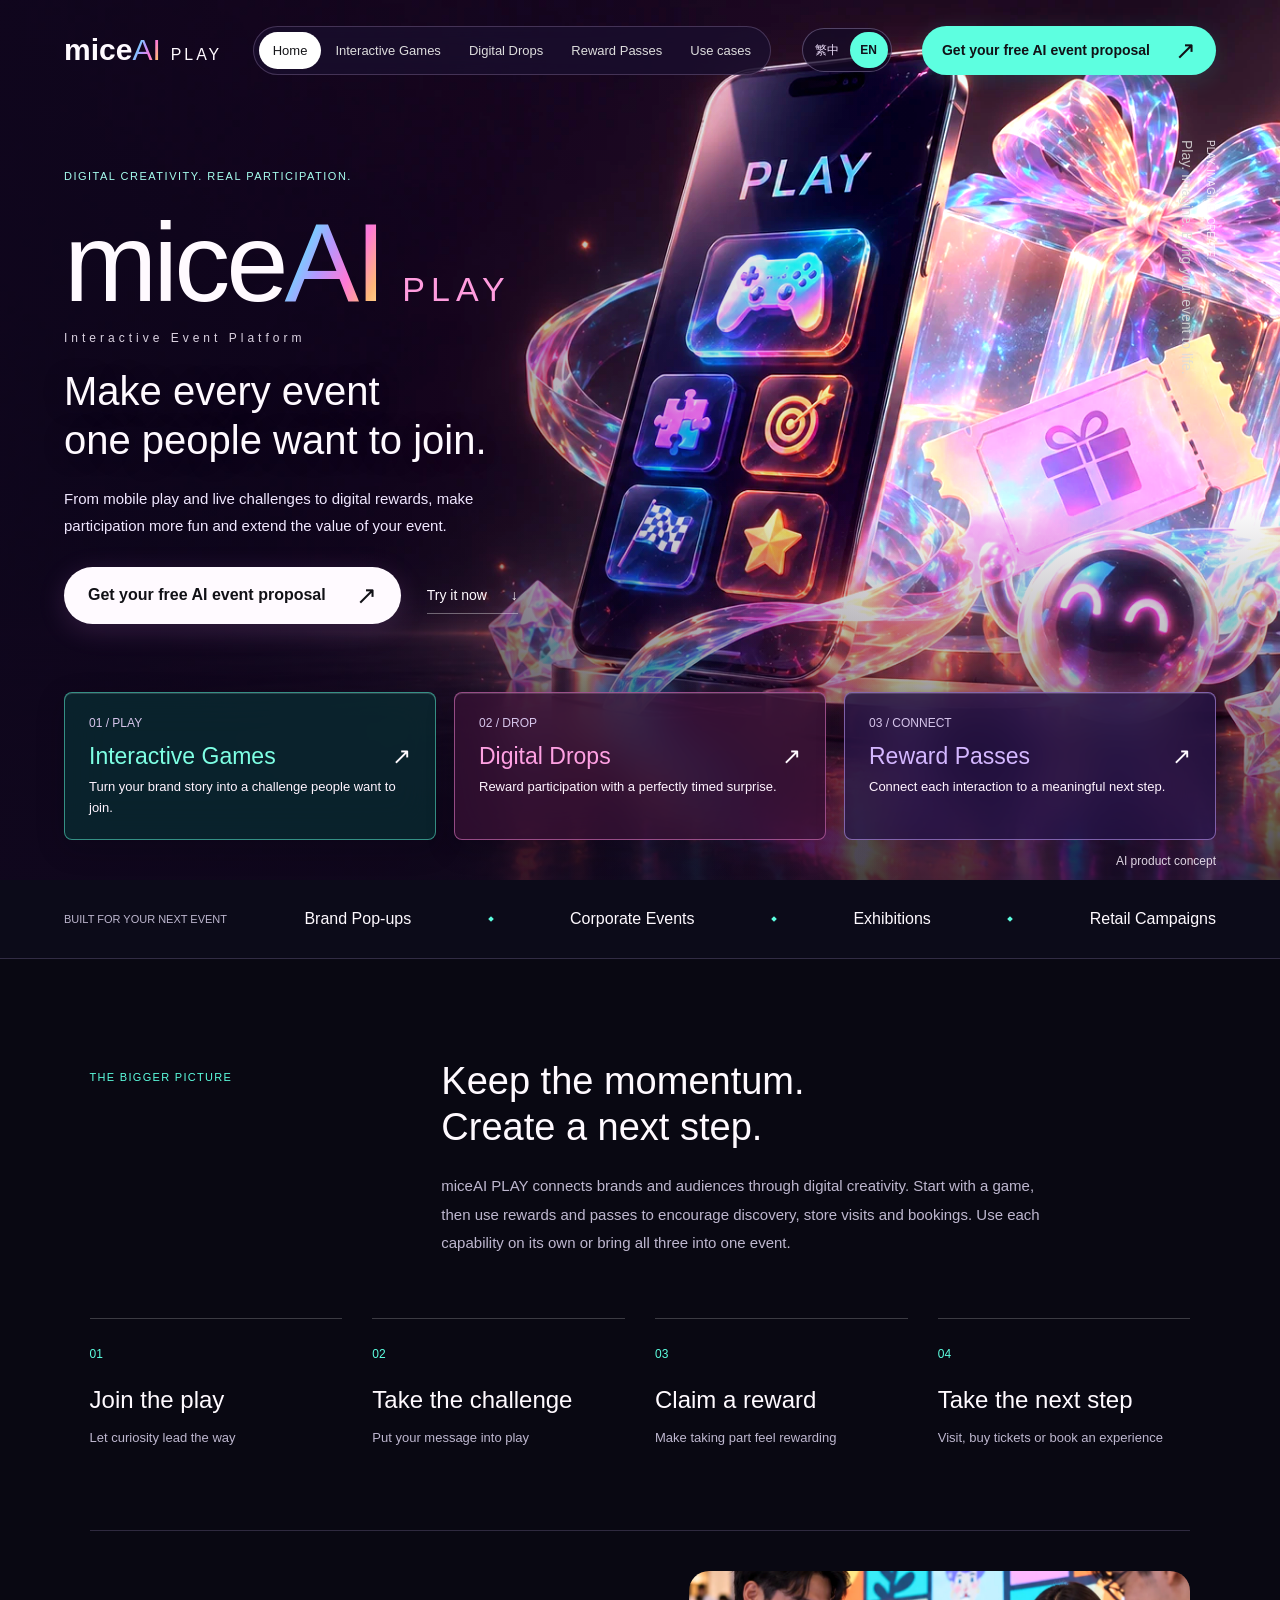
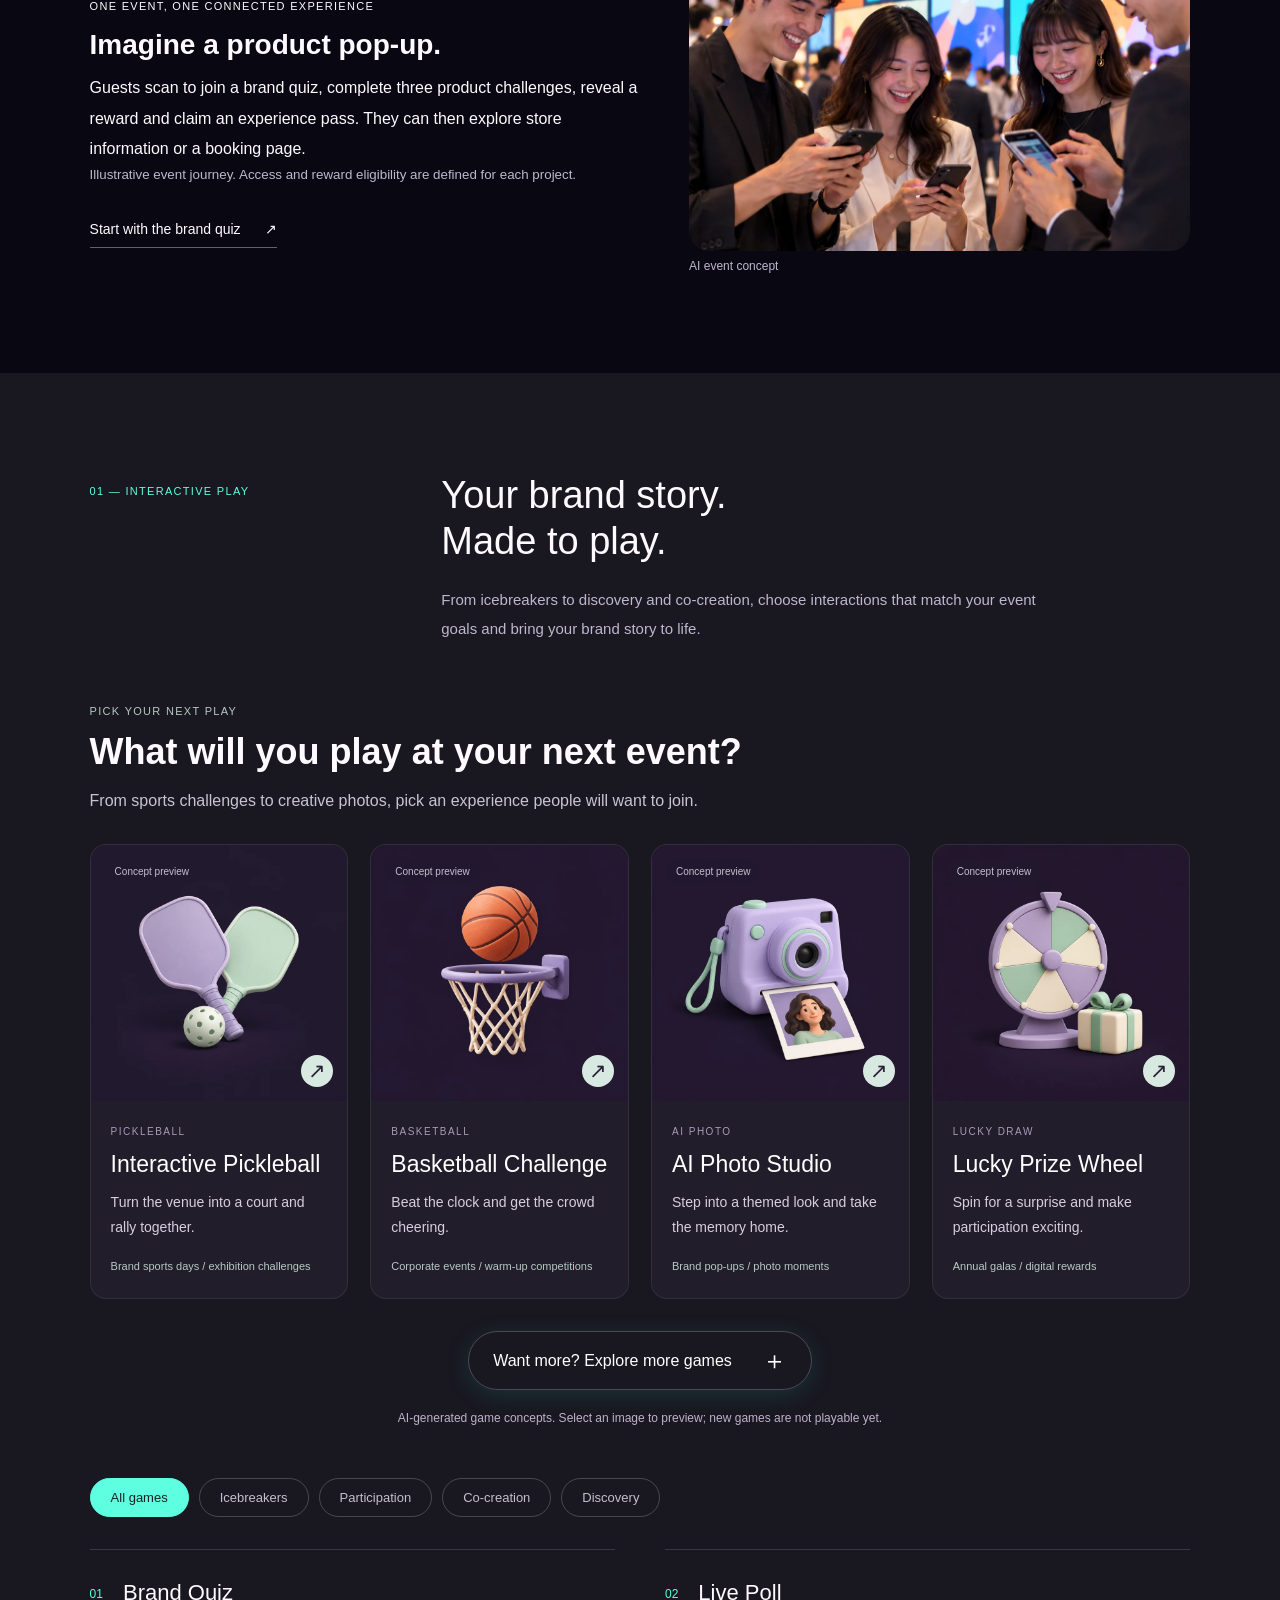
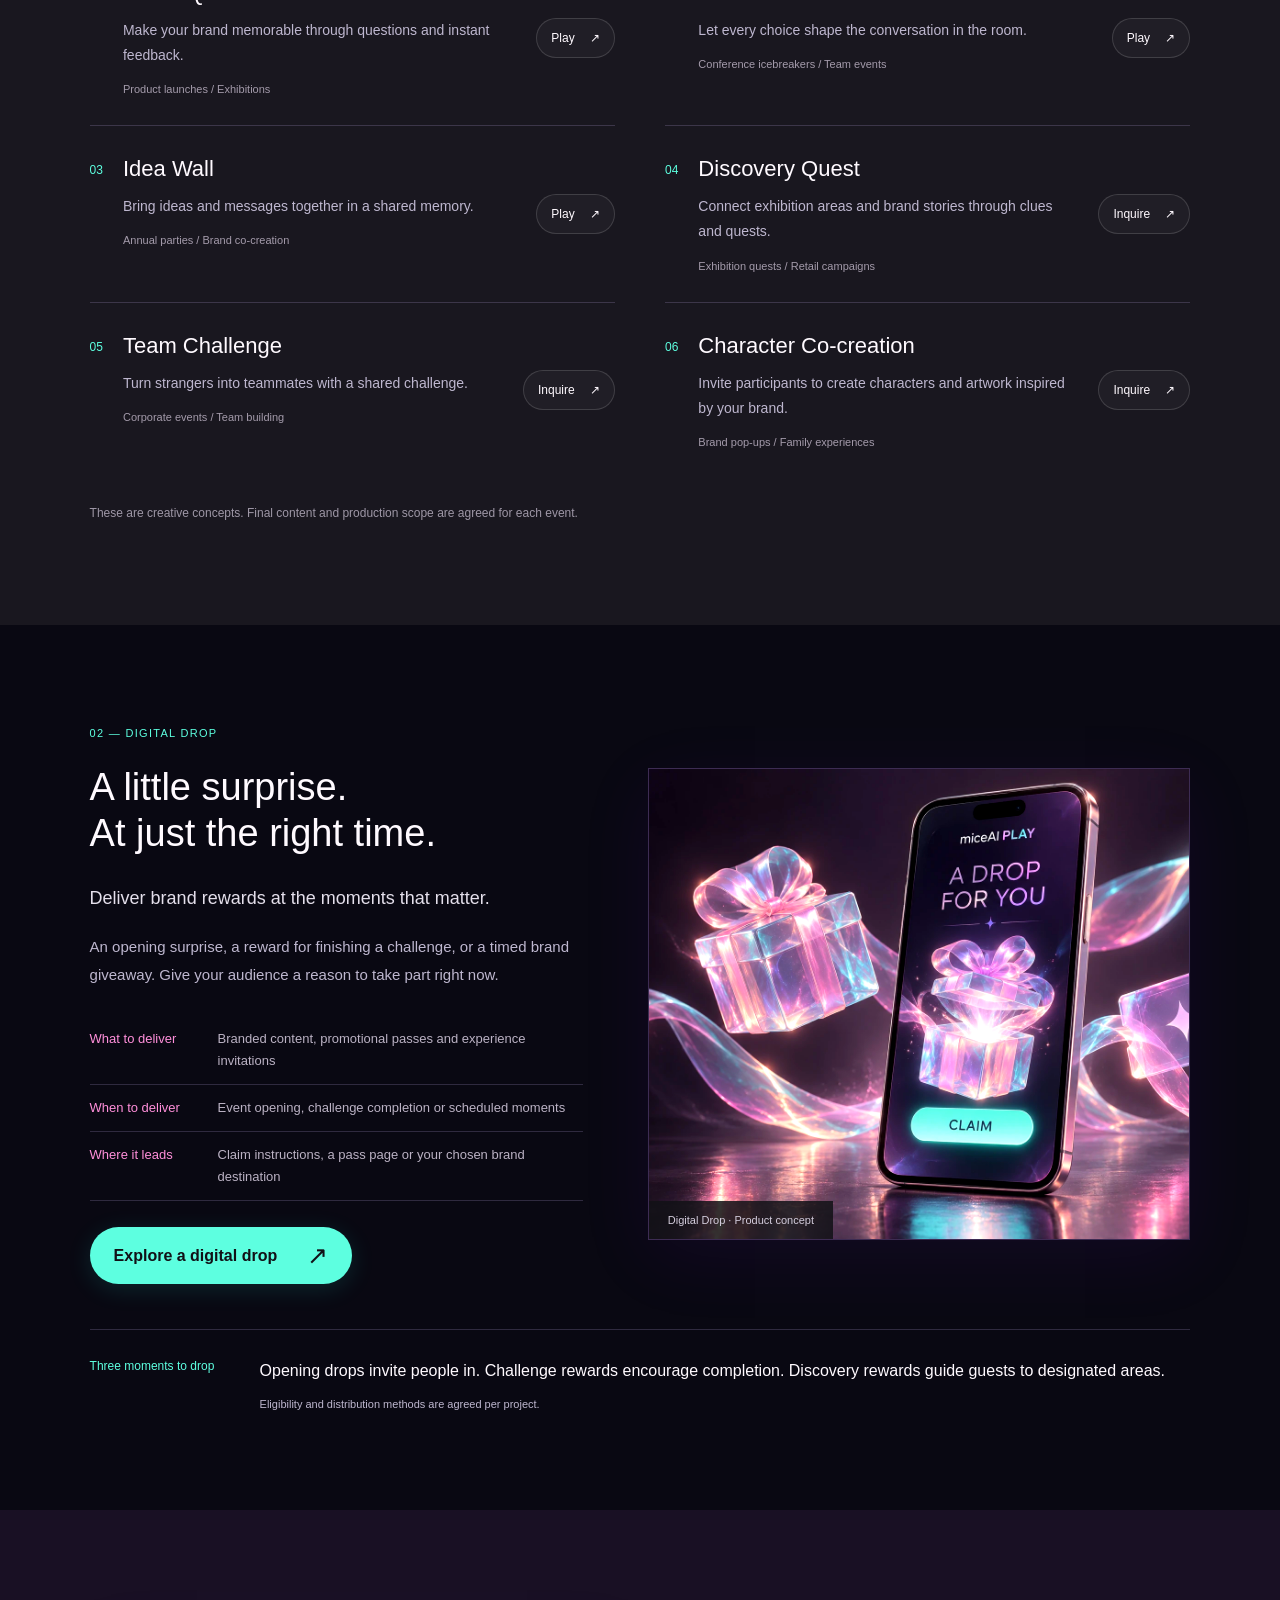
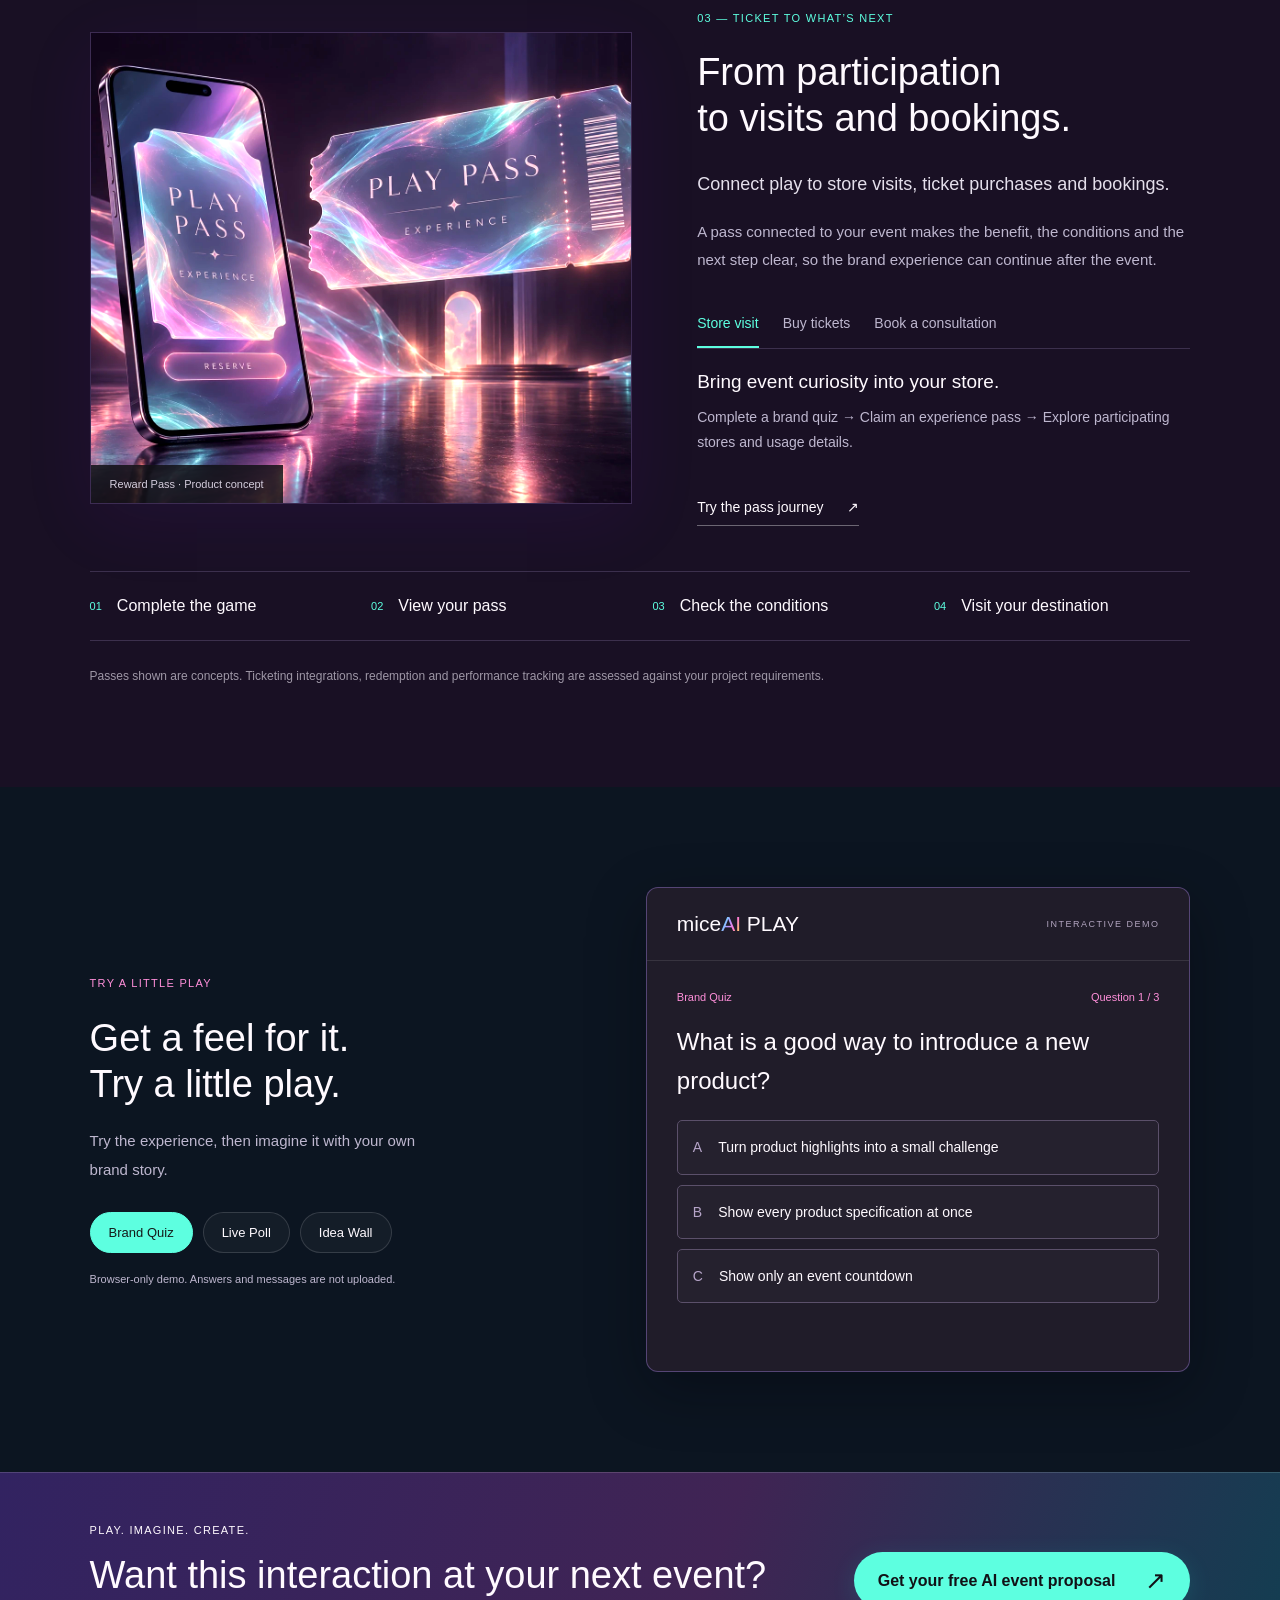
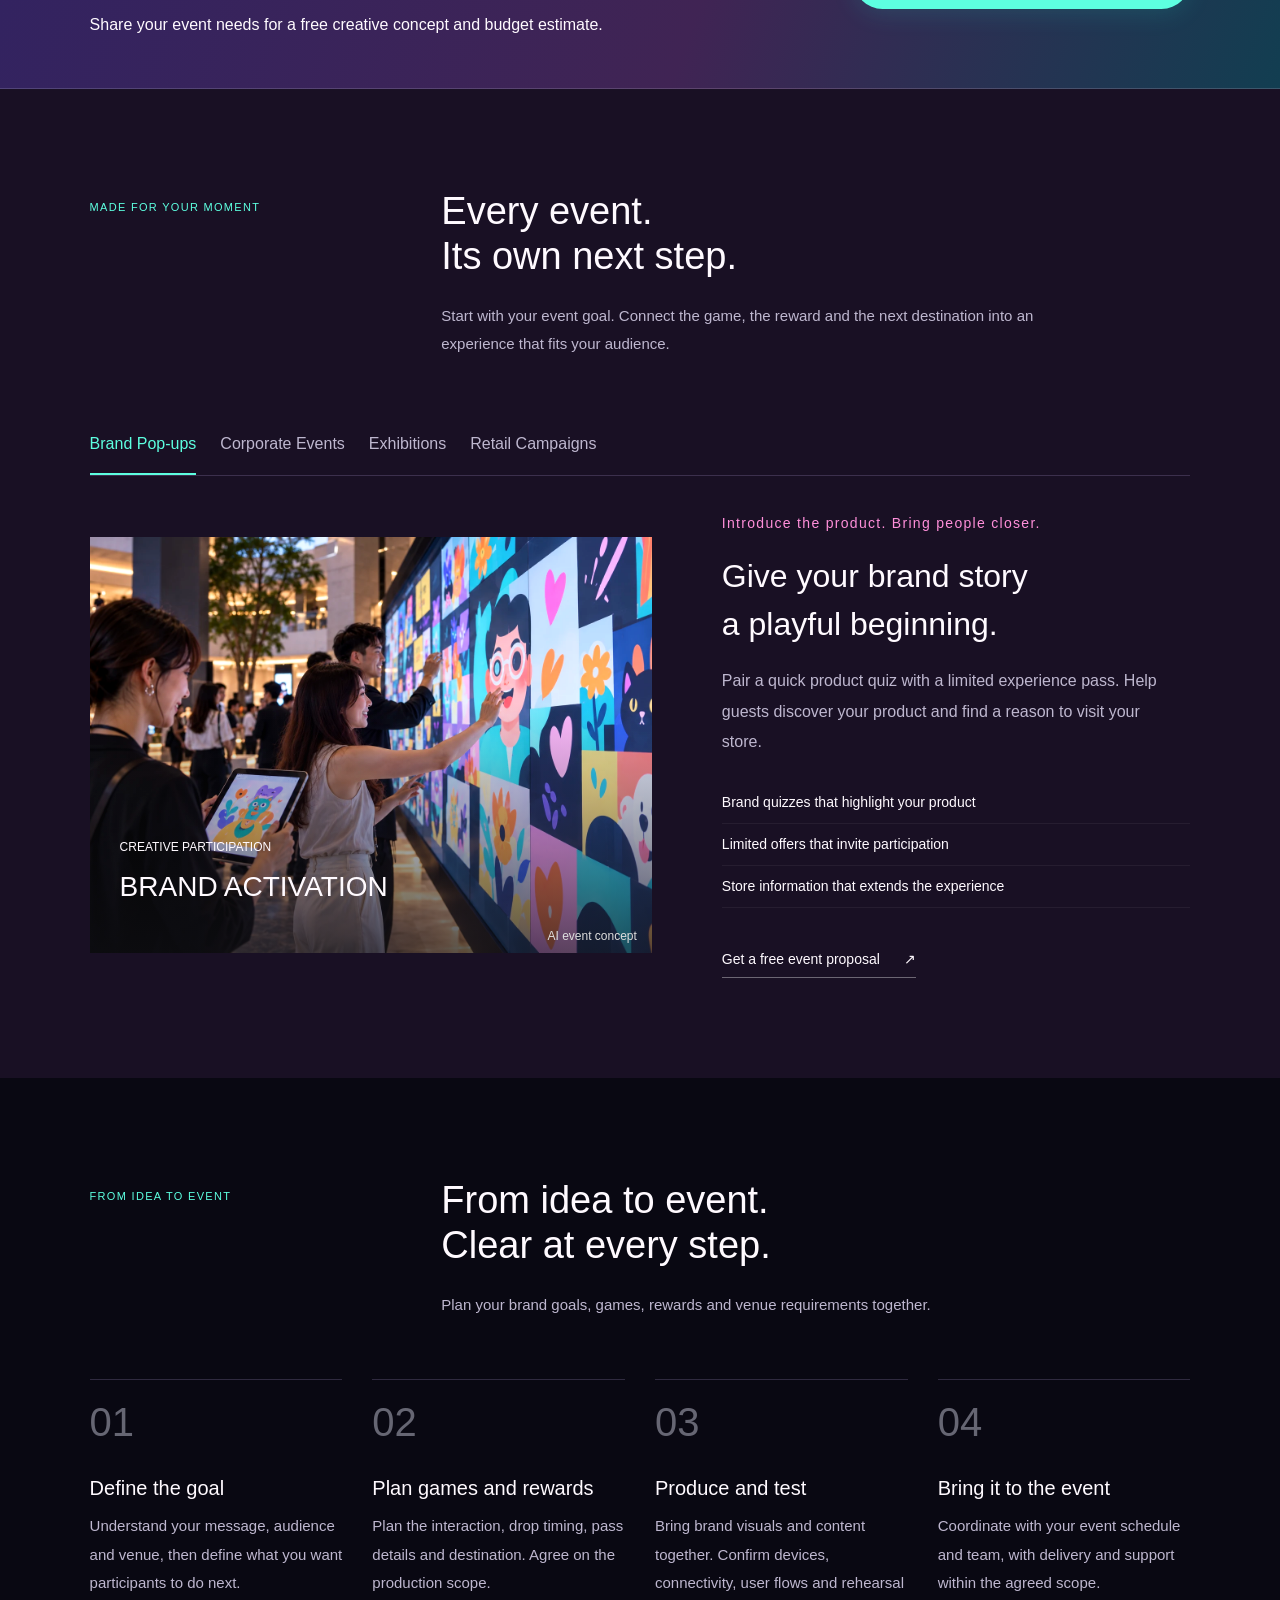
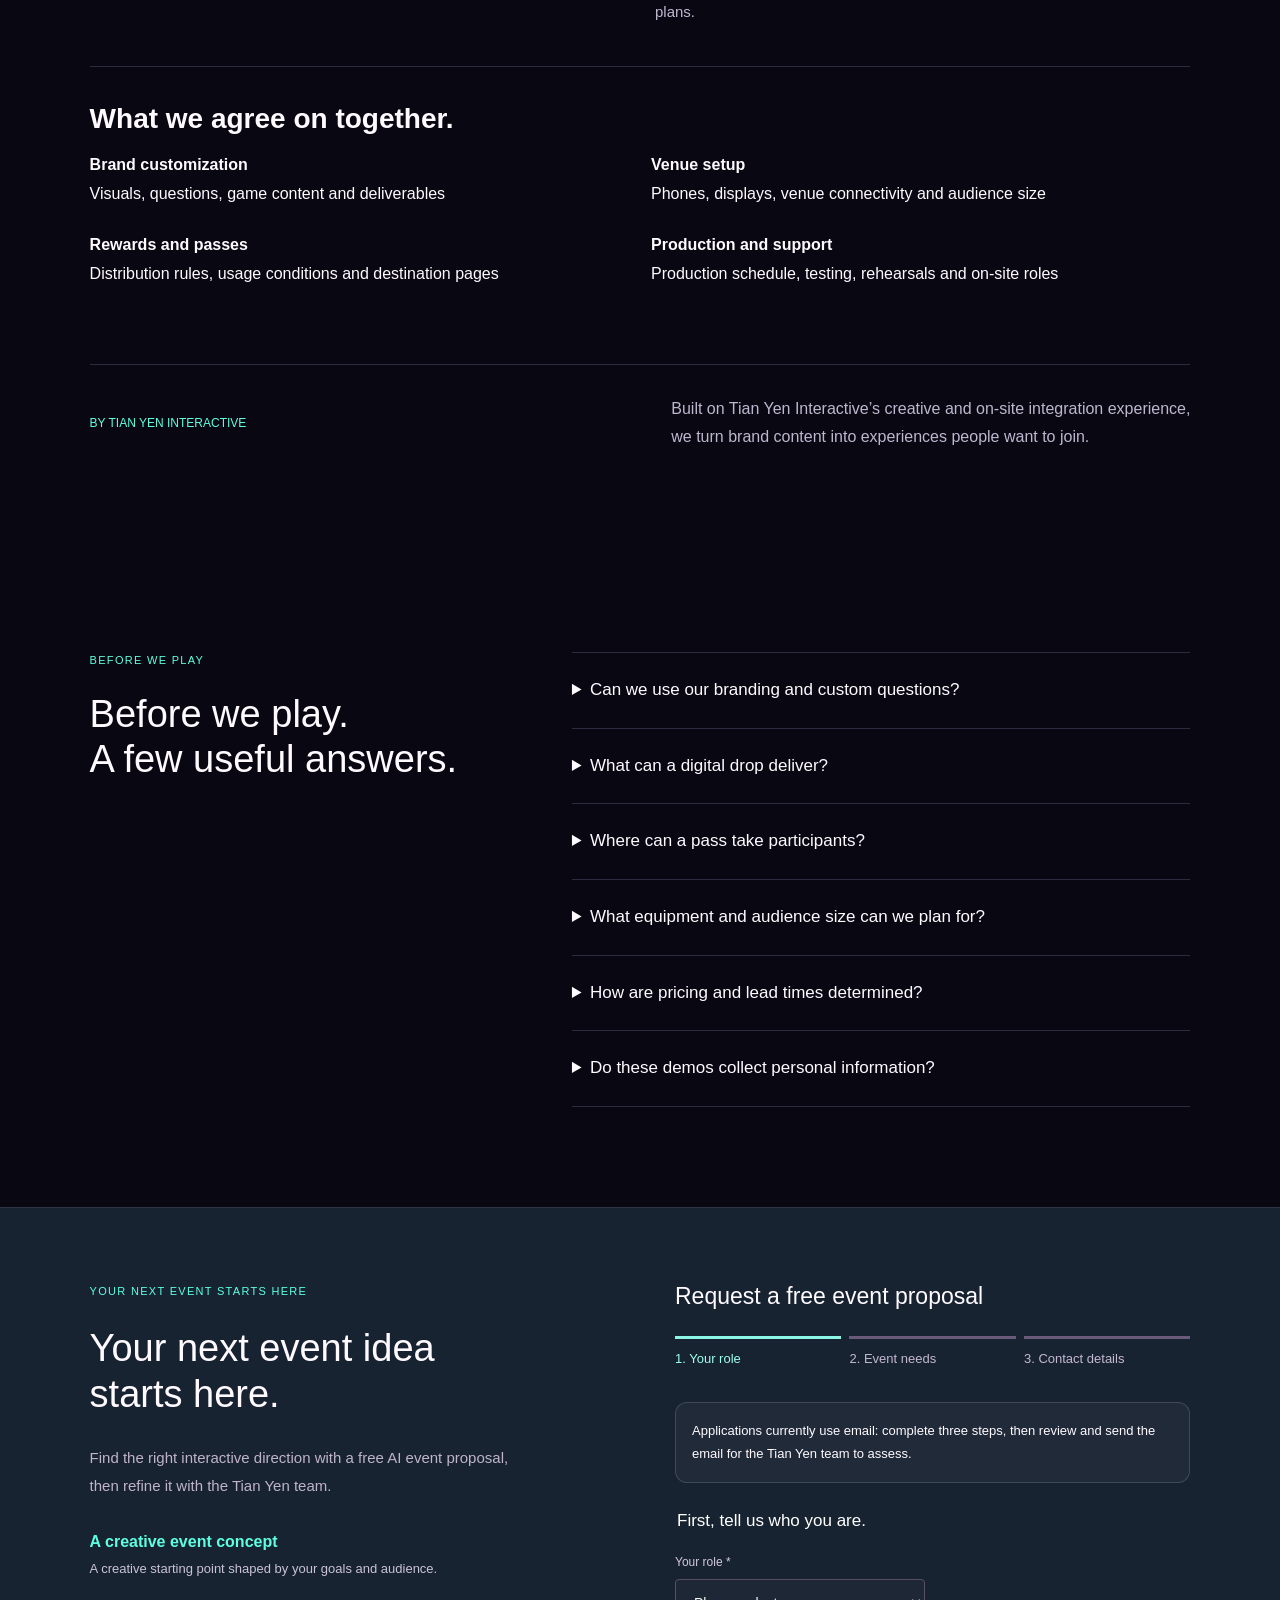
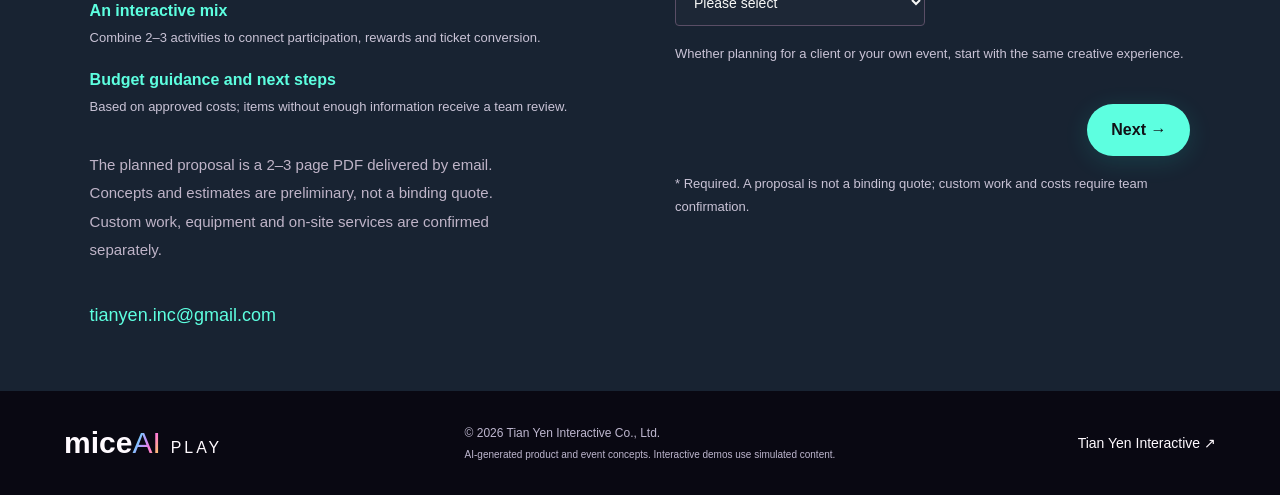
==== commit 0f79383c: "Restore previous dark website and matte gallery" ====
--- a/en.html
+++ b/en.html
@@ -1,12 +1,12 @@
 <!doctype html>
 <html lang="en">
 <head>
-<meta charset="utf-8"><meta name="viewport" content="width=device-width, initial-scale=1"><meta name="theme-color" content="#fff9ed">
+<meta charset="utf-8"><meta name="viewport" content="width=device-width, initial-scale=1"><meta name="theme-color" content="#111116">
 <meta name="description" content="miceAI PLAY combines interactive games, digital drops and reward passes to connect event participation with store visits, ticket purchases and bookings.">
 <meta property="og:title" content="miceAI PLAY | Games, Digital Drops & Reward Passes"><meta property="og:description" content="Turn brand creativity into experiences everyone can join."><meta property="og:type" content="website">
 <link rel="alternate" hreflang="zh-Hant" href="index.html"><link rel="alternate" hreflang="en" href="en.html">
 <title>miceAI PLAY | Interactive Event Platform</title>
-<link rel="stylesheet" href="styles.css?v=gallery-v2"><link rel="stylesheet" href="bright-theme.css?v=bright-v1"><script src="en-app.js?v=proposal-v1" defer></script>
+<link rel="stylesheet" href="styles.css?v=gallery-v2"><script src="en-app.js?v=proposal-v1" defer></script>
 <script src="proposal-config.js?v=proposal-v1" defer></script><script src="proposal.js?v=proposal-v1" defer></script>
 </head>
 <body>
@@ -20,7 +20,7 @@
 </header>
 <main id="main">
 <section class="hero" id="home" aria-labelledby="hero-title">
-<img class="hero-art" src="assets/play-hero-bright.webp" alt="Bright colorful concept featuring phone interaction, games and digital reward passes" width="1254" height="1254" fetchpriority="high">
+<img class="hero-art" src="assets/play-hero.webp" alt="miceAI PLAY concept featuring an iridescent phone, interactive games and reward passes" width="1672" height="941" fetchpriority="high">
 <div class="hero-shade"></div>
 <div class="hero-content"><p class="eyebrow">DIGITAL CREATIVITY. REAL PARTICIPATION.</p><p class="hero-brand">mice<span>AI</span><small>PLAY</small></p><p class="product-category">Interactive Event Platform</p><h1 class="hero-heading" id="hero-title">Make every event<br>one people want to join.</h1><p class="hero-description">From mobile play and live challenges to digital rewards, make participation more fun and extend the value of your event.</p><div class="hero-actions"><a class="button white" href="#contact">Get your free AI event proposal <span aria-hidden="true">↗</span></a><a class="text-link" href="#playground">Try it now <span aria-hidden="true">↓</span></a></div></div>
 <div class="hero-aside"><span>PLAY. IMAGINE. CREATE.</span><span>Play. Imagine. Bring your event to life.</span></div>
@@ -38,7 +38,7 @@
 </section>
 <section class="section games" id="games" aria-labelledby="games-title">
 <div class="section-heading"><p class="eyebrow">01 — INTERACTIVE PLAY</p><div><h2 id="games-title">Your brand story.<br>Made to play.</h2><p>From icebreakers to discovery and co-creation, choose interactions that match your event goals and bring your brand story to life.</p></div></div>
-<div class="game-gallery-intro"><p class="eyebrow">PICK YOUR NEXT PLAY</p><h3>What will you play at your next event?</h3><p>From sports challenges to creative photos, pick an experience people will want to join.</p></div><div class="game-gallery"><button class="game-tile" type="button" data-game-preview="pickleball" data-title="Interactive Pickleball" data-description="Turn the venue into a court and rally together." data-use="Brand sports days / exhibition challenges" aria-haspopup="dialog"><span class="game-tile-art"><img src="assets/game-pickleball-bright.webp" width="1024" height="1024" loading="lazy" alt="Interactive Pickleball"><span class="game-tile-badge">Concept preview</span><span class="game-tile-open" aria-hidden="true">↗</span></span><span class="game-tile-copy"><span class="eyebrow">PICKLEBALL</span><strong>Interactive Pickleball</strong><span>Turn the venue into a court and rally together.</span><small>Brand sports days / exhibition challenges</small></span></button><button class="game-tile" type="button" data-game-preview="basketball" data-title="Basketball Challenge" data-description="Beat the clock and get the crowd cheering." data-use="Corporate events / warm-up competitions" aria-haspopup="dialog"><span class="game-tile-art"><img src="assets/game-basketball-bright.webp" width="1024" height="1024" loading="lazy" alt="Basketball Challenge"><span class="game-tile-badge">Concept preview</span><span class="game-tile-open" aria-hidden="true">↗</span></span><span class="game-tile-copy"><span class="eyebrow">BASKETBALL</span><strong>Basketball Challenge</strong><span>Beat the clock and get the crowd cheering.</span><small>Corporate events / warm-up competitions</small></span></button><button class="game-tile" type="button" data-game-preview="photo" data-title="AI Photo Studio" data-description="Step into a themed look and take the memory home." data-use="Brand pop-ups / photo moments" aria-haspopup="dialog"><span class="game-tile-art"><img src="assets/game-photo-bright.webp" width="1024" height="1024" loading="lazy" alt="AI Photo Studio"><span class="game-tile-badge">Concept preview</span><span class="game-tile-open" aria-hidden="true">↗</span></span><span class="game-tile-copy"><span class="eyebrow">AI PHOTO</span><strong>AI Photo Studio</strong><span>Step into a themed look and take the memory home.</span><small>Brand pop-ups / photo moments</small></span></button><button class="game-tile" type="button" data-game-preview="lucky" data-title="Lucky Prize Wheel" data-description="Spin for a surprise and make participation exciting." data-use="Annual galas / digital rewards" aria-haspopup="dialog"><span class="game-tile-art"><img src="assets/game-lucky-bright.webp" width="1024" height="1024" loading="lazy" alt="Lucky Prize Wheel"><span class="game-tile-badge">Concept preview</span><span class="game-tile-open" aria-hidden="true">↗</span></span><span class="game-tile-copy"><span class="eyebrow">LUCKY DRAW</span><strong>Lucky Prize Wheel</strong><span>Spin for a surprise and make participation exciting.</span><small>Annual galas / digital rewards</small></span></button></div><div id="more-games" class="game-gallery game-gallery-more" hidden><button class="game-tile" type="button" data-game-preview="darts" data-title="Interactive Darts" data-description="Aim with your phone and take the challenge to the big screen." data-use="Booth engagement / individual challenges" aria-haspopup="dialog"><span class="game-tile-art"><img src="assets/game-darts-bright.webp" width="1024" height="1024" loading="lazy" alt="Interactive Darts"><span class="game-tile-badge">Concept preview</span><span class="game-tile-open" aria-hidden="true">↗</span></span><span class="game-tile-copy"><span class="eyebrow">DART CHALLENGE</span><strong>Interactive Darts</strong><span>Aim with your phone and take the challenge to the big screen.</span><small>Booth engagement / individual challenges</small></span></button><button class="game-tile" type="button" data-game-preview="race" data-title="Team Racing" data-description="Race together and bring the whole crowd to the finish." data-use="Team building / company celebrations" aria-haspopup="dialog"><span class="game-tile-art"><img src="assets/game-race-bright.webp" width="1024" height="1024" loading="lazy" alt="Team Racing"><span class="game-tile-badge">Concept preview</span><span class="game-tile-open" aria-hidden="true">↗</span></span><span class="game-tile-copy"><span class="eyebrow">TEAM RACE</span><strong>Team Racing</strong><span>Race together and bring the whole crowd to the finish.</span><small>Team building / company celebrations</small></span></button></div><div class="game-gallery-bottom"><button class="button game-more" type="button" id="game-more" aria-expanded="false" aria-controls="more-games">Want more? Explore more games <span aria-hidden="true">＋</span></button><p>AI-generated game concepts. Select an image to preview; new games are not playable yet.</p></div><div class="game-filter" aria-label="Game categories"><button aria-pressed="true" data-filter="all">All games</button><button aria-pressed="false" data-filter="warmup">Icebreakers</button><button aria-pressed="false" data-filter="participate">Participation</button><button aria-pressed="false" data-filter="create">Co-creation</button><button aria-pressed="false" data-filter="explore">Discovery</button></div>
+<div class="game-gallery-intro"><p class="eyebrow">PICK YOUR NEXT PLAY</p><h3>What will you play at your next event?</h3><p>From sports challenges to creative photos, pick an experience people will want to join.</p></div><div class="game-gallery"><button class="game-tile" type="button" data-game-preview="pickleball" data-title="Interactive Pickleball" data-description="Turn the venue into a court and rally together." data-use="Brand sports days / exhibition challenges" aria-haspopup="dialog"><span class="game-tile-art"><img src="assets/game-pickleball-v2.webp" width="1024" height="1024" loading="lazy" alt="Interactive Pickleball"><span class="game-tile-badge">Concept preview</span><span class="game-tile-open" aria-hidden="true">↗</span></span><span class="game-tile-copy"><span class="eyebrow">PICKLEBALL</span><strong>Interactive Pickleball</strong><span>Turn the venue into a court and rally together.</span><small>Brand sports days / exhibition challenges</small></span></button><button class="game-tile" type="button" data-game-preview="basketball" data-title="Basketball Challenge" data-description="Beat the clock and get the crowd cheering." data-use="Corporate events / warm-up competitions" aria-haspopup="dialog"><span class="game-tile-art"><img src="assets/game-basketball-v2.webp" width="1024" height="1024" loading="lazy" alt="Basketball Challenge"><span class="game-tile-badge">Concept preview</span><span class="game-tile-open" aria-hidden="true">↗</span></span><span class="game-tile-copy"><span class="eyebrow">BASKETBALL</span><strong>Basketball Challenge</strong><span>Beat the clock and get the crowd cheering.</span><small>Corporate events / warm-up competitions</small></span></button><button class="game-tile" type="button" data-game-preview="photo" data-title="AI Photo Studio" data-description="Step into a themed look and take the memory home." data-use="Brand pop-ups / photo moments" aria-haspopup="dialog"><span class="game-tile-art"><img src="assets/game-photo-v2.webp" width="1024" height="1024" loading="lazy" alt="AI Photo Studio"><span class="game-tile-badge">Concept preview</span><span class="game-tile-open" aria-hidden="true">↗</span></span><span class="game-tile-copy"><span class="eyebrow">AI PHOTO</span><strong>AI Photo Studio</strong><span>Step into a themed look and take the memory home.</span><small>Brand pop-ups / photo moments</small></span></button><button class="game-tile" type="button" data-game-preview="lucky" data-title="Lucky Prize Wheel" data-description="Spin for a surprise and make participation exciting." data-use="Annual galas / digital rewards" aria-haspopup="dialog"><span class="game-tile-art"><img src="assets/game-lucky-v2.webp" width="1024" height="1024" loading="lazy" alt="Lucky Prize Wheel"><span class="game-tile-badge">Concept preview</span><span class="game-tile-open" aria-hidden="true">↗</span></span><span class="game-tile-copy"><span class="eyebrow">LUCKY DRAW</span><strong>Lucky Prize Wheel</strong><span>Spin for a surprise and make participation exciting.</span><small>Annual galas / digital rewards</small></span></button></div><div id="more-games" class="game-gallery game-gallery-more" hidden><button class="game-tile" type="button" data-game-preview="darts" data-title="Interactive Darts" data-description="Aim with your phone and take the challenge to the big screen." data-use="Booth engagement / individual challenges" aria-haspopup="dialog"><span class="game-tile-art"><img src="assets/game-darts-v2.webp" width="1024" height="1024" loading="lazy" alt="Interactive Darts"><span class="game-tile-badge">Concept preview</span><span class="game-tile-open" aria-hidden="true">↗</span></span><span class="game-tile-copy"><span class="eyebrow">DART CHALLENGE</span><strong>Interactive Darts</strong><span>Aim with your phone and take the challenge to the big screen.</span><small>Booth engagement / individual challenges</small></span></button><button class="game-tile" type="button" data-game-preview="race" data-title="Team Racing" data-description="Race together and bring the whole crowd to the finish." data-use="Team building / company celebrations" aria-haspopup="dialog"><span class="game-tile-art"><img src="assets/game-race-v2.webp" width="1024" height="1024" loading="lazy" alt="Team Racing"><span class="game-tile-badge">Concept preview</span><span class="game-tile-open" aria-hidden="true">↗</span></span><span class="game-tile-copy"><span class="eyebrow">TEAM RACE</span><strong>Team Racing</strong><span>Race together and bring the whole crowd to the finish.</span><small>Team building / company celebrations</small></span></button></div><div class="game-gallery-bottom"><button class="button game-more" type="button" id="game-more" aria-expanded="false" aria-controls="more-games">Want more? Explore more games <span aria-hidden="true">＋</span></button><p>AI-generated game concepts. Select an image to preview; new games are not playable yet.</p></div><div class="game-filter" aria-label="Game categories"><button aria-pressed="true" data-filter="all">All games</button><button aria-pressed="false" data-filter="warmup">Icebreakers</button><button aria-pressed="false" data-filter="participate">Participation</button><button aria-pressed="false" data-filter="create">Co-creation</button><button aria-pressed="false" data-filter="explore">Discovery</button></div>
 <div class="game-list">
 <article data-category="warmup"><span class="game-number">01</span><div><h3>Brand Quiz</h3><p>Make your brand memorable through questions and instant feedback.</p><small>Product launches / Exhibitions</small></div><button class="game-action" data-demo="quiz">Play <span aria-hidden="true">↗</span></button></article>
 <article data-category="participate"><span class="game-number">02</span><div><h3>Live Poll</h3><p>Let every choice shape the conversation in the room.</p><small>Conference icebreakers / Team events</small></div><button class="game-action" data-demo="vote">Play <span aria-hidden="true">↗</span></button></article>
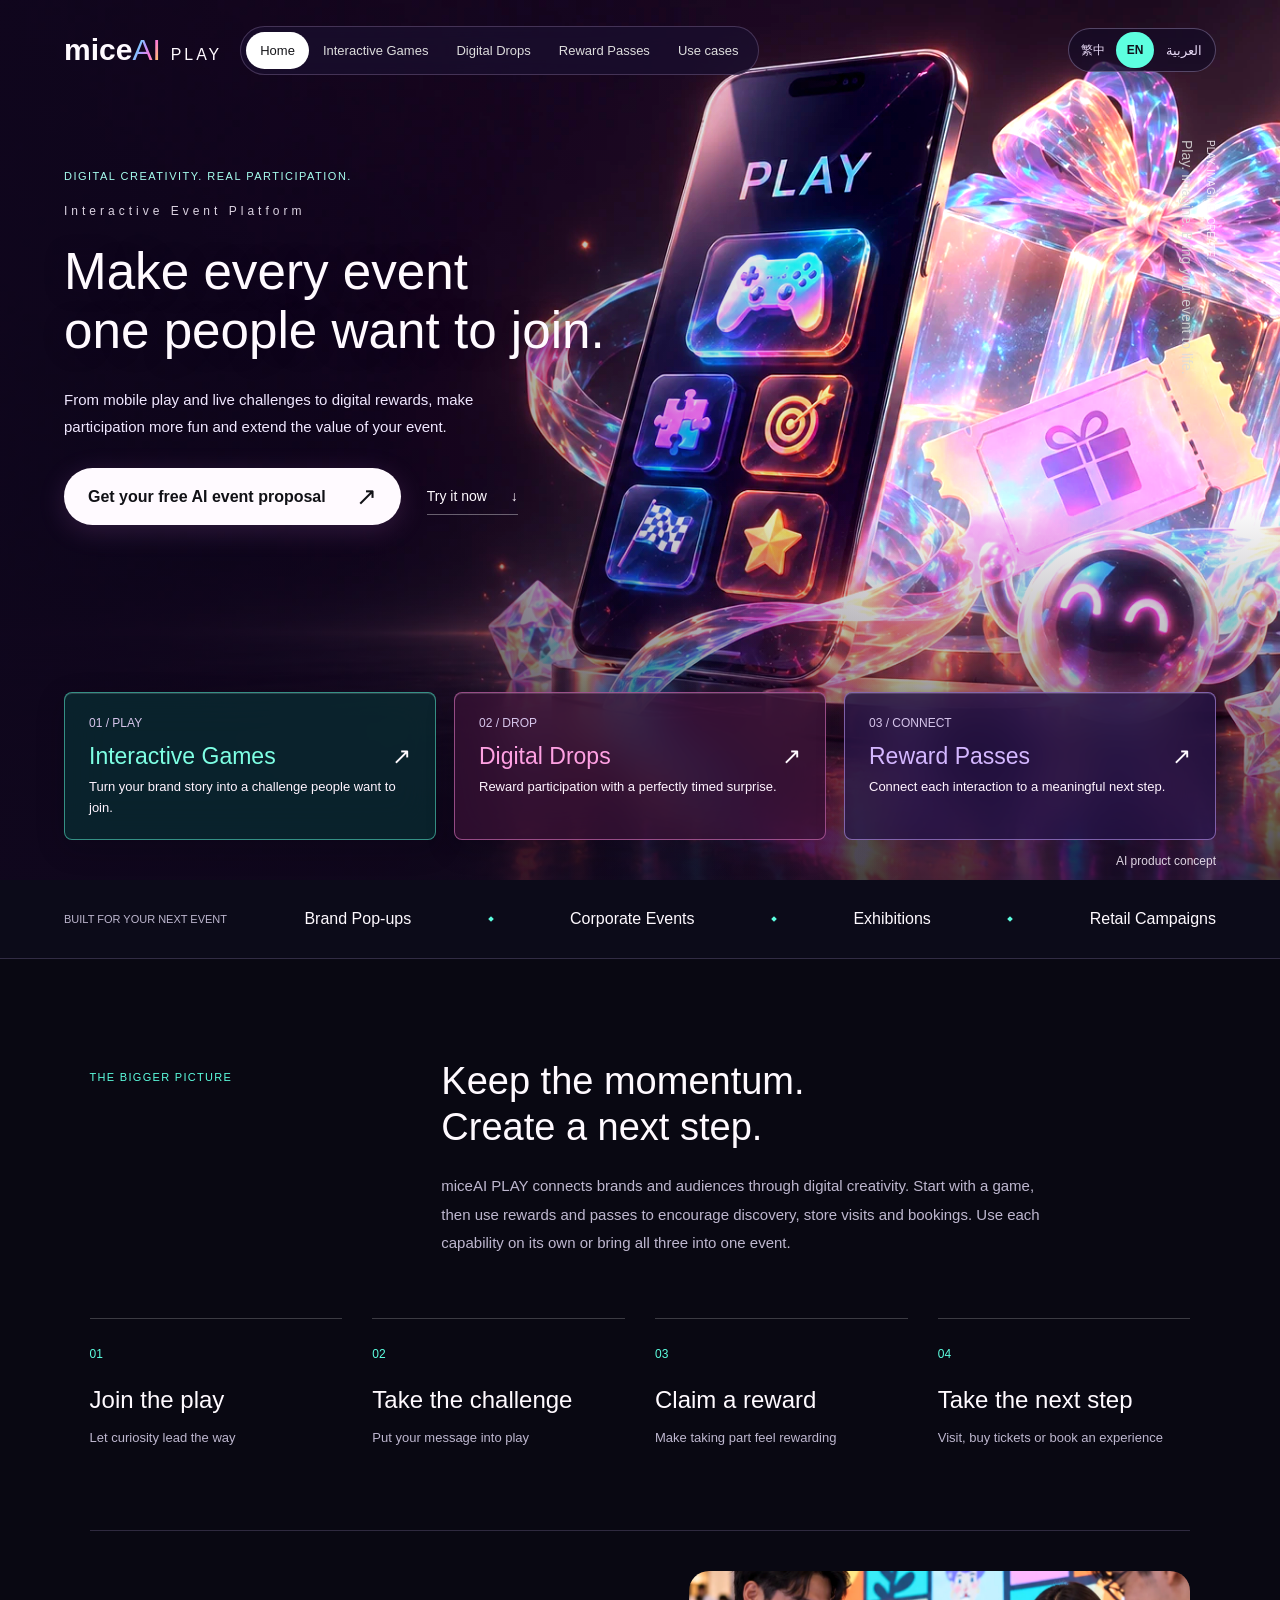
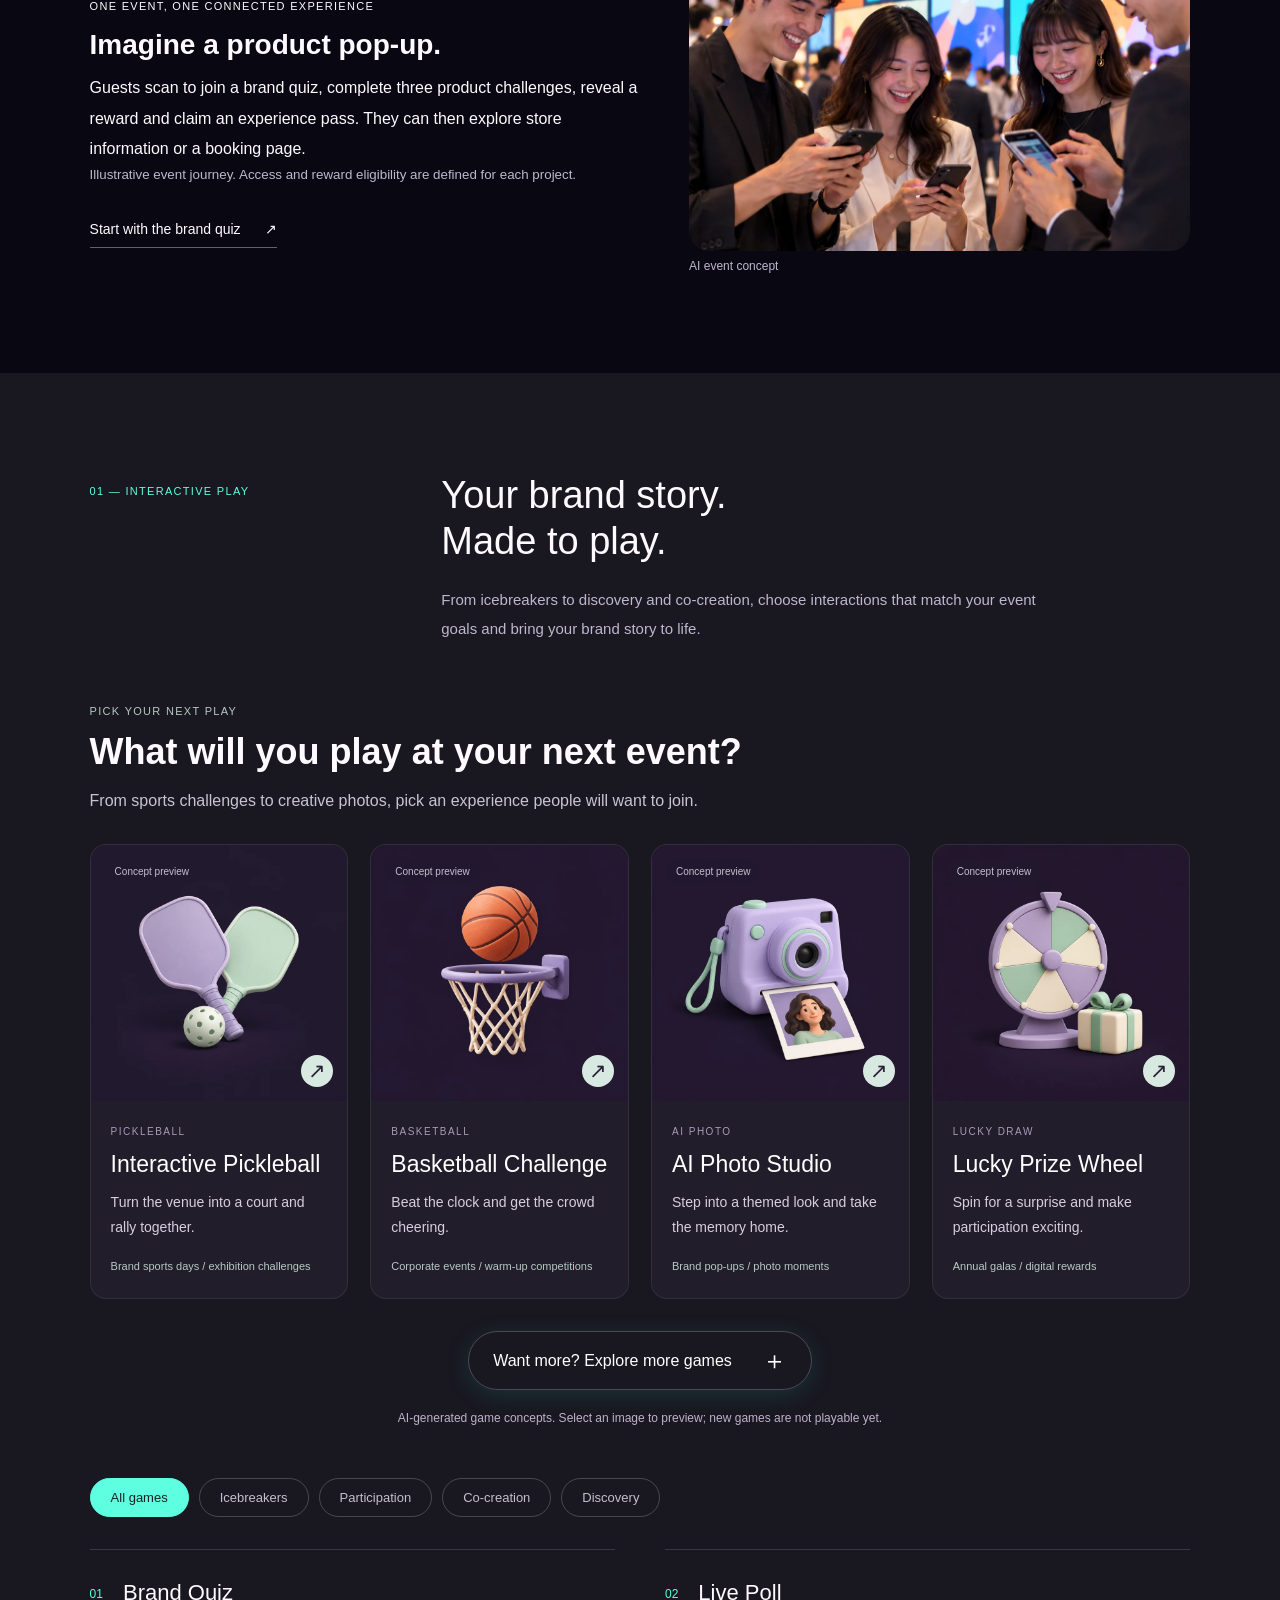
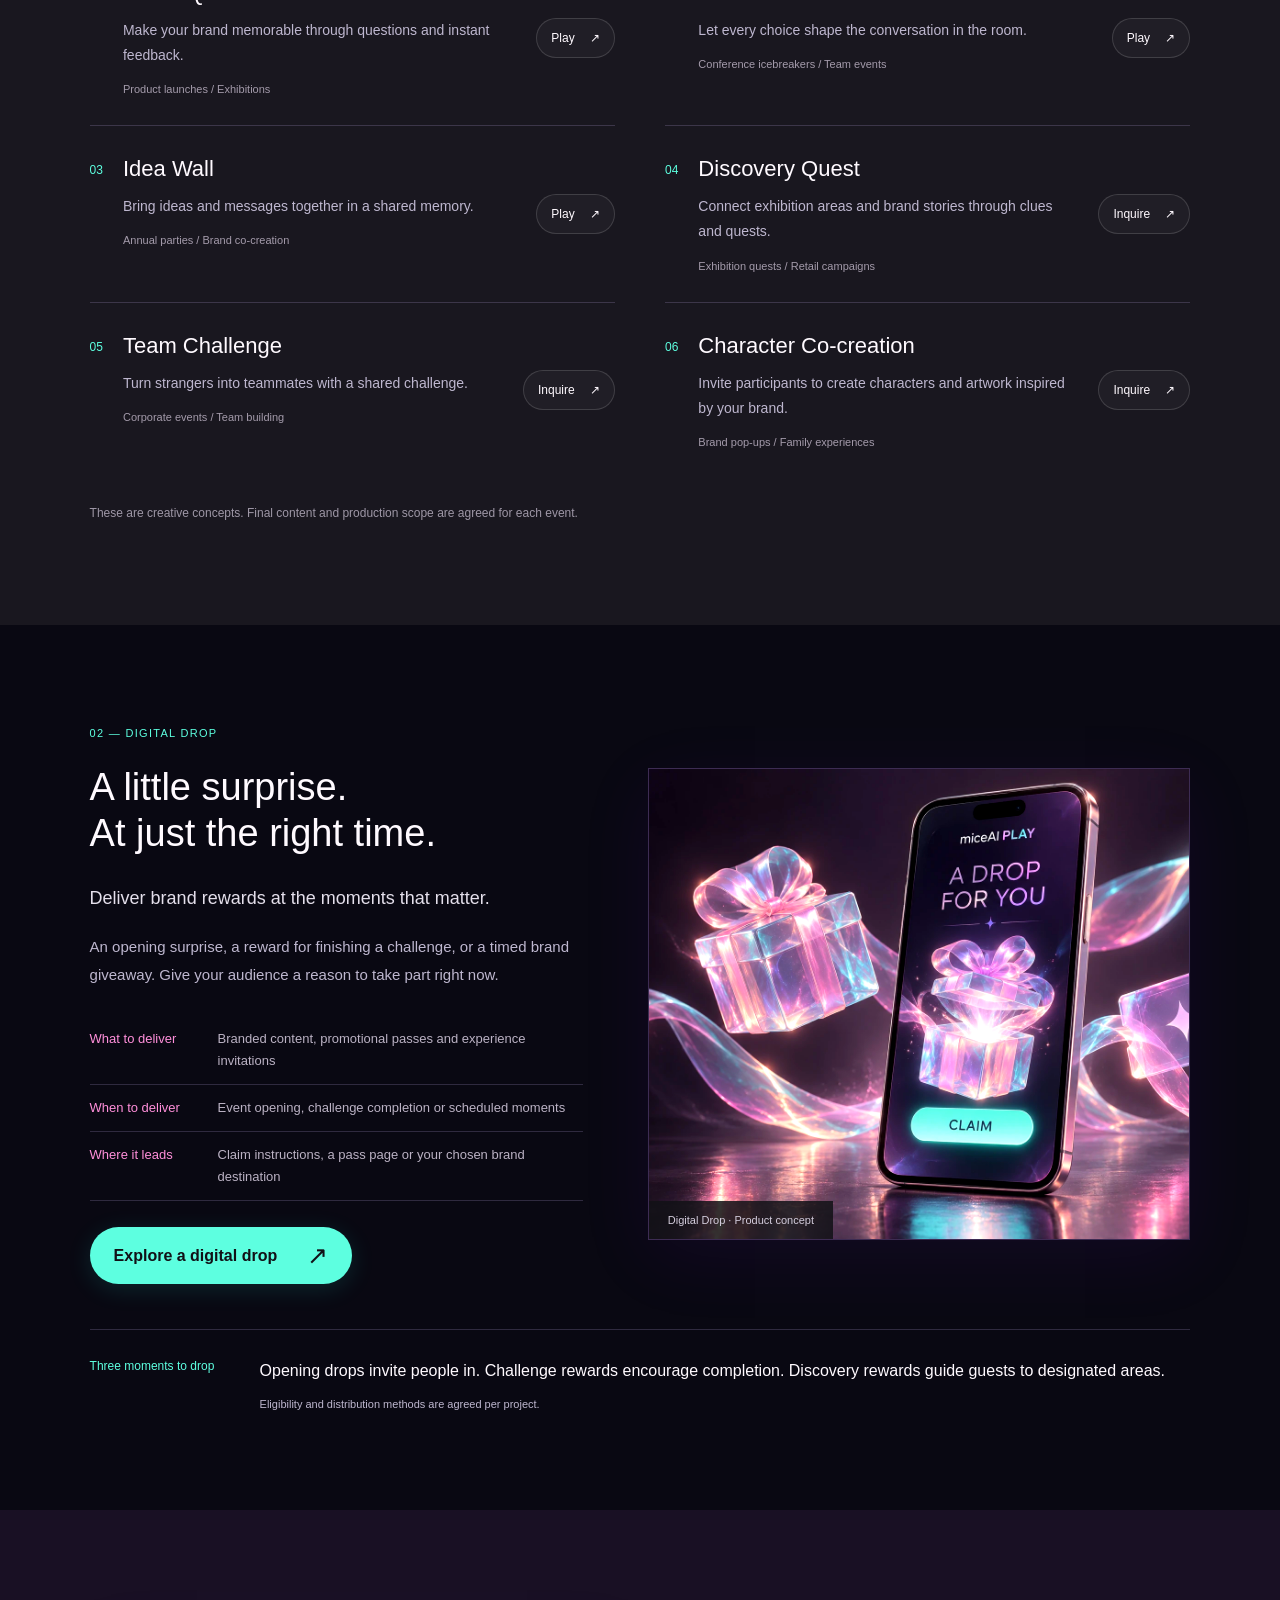
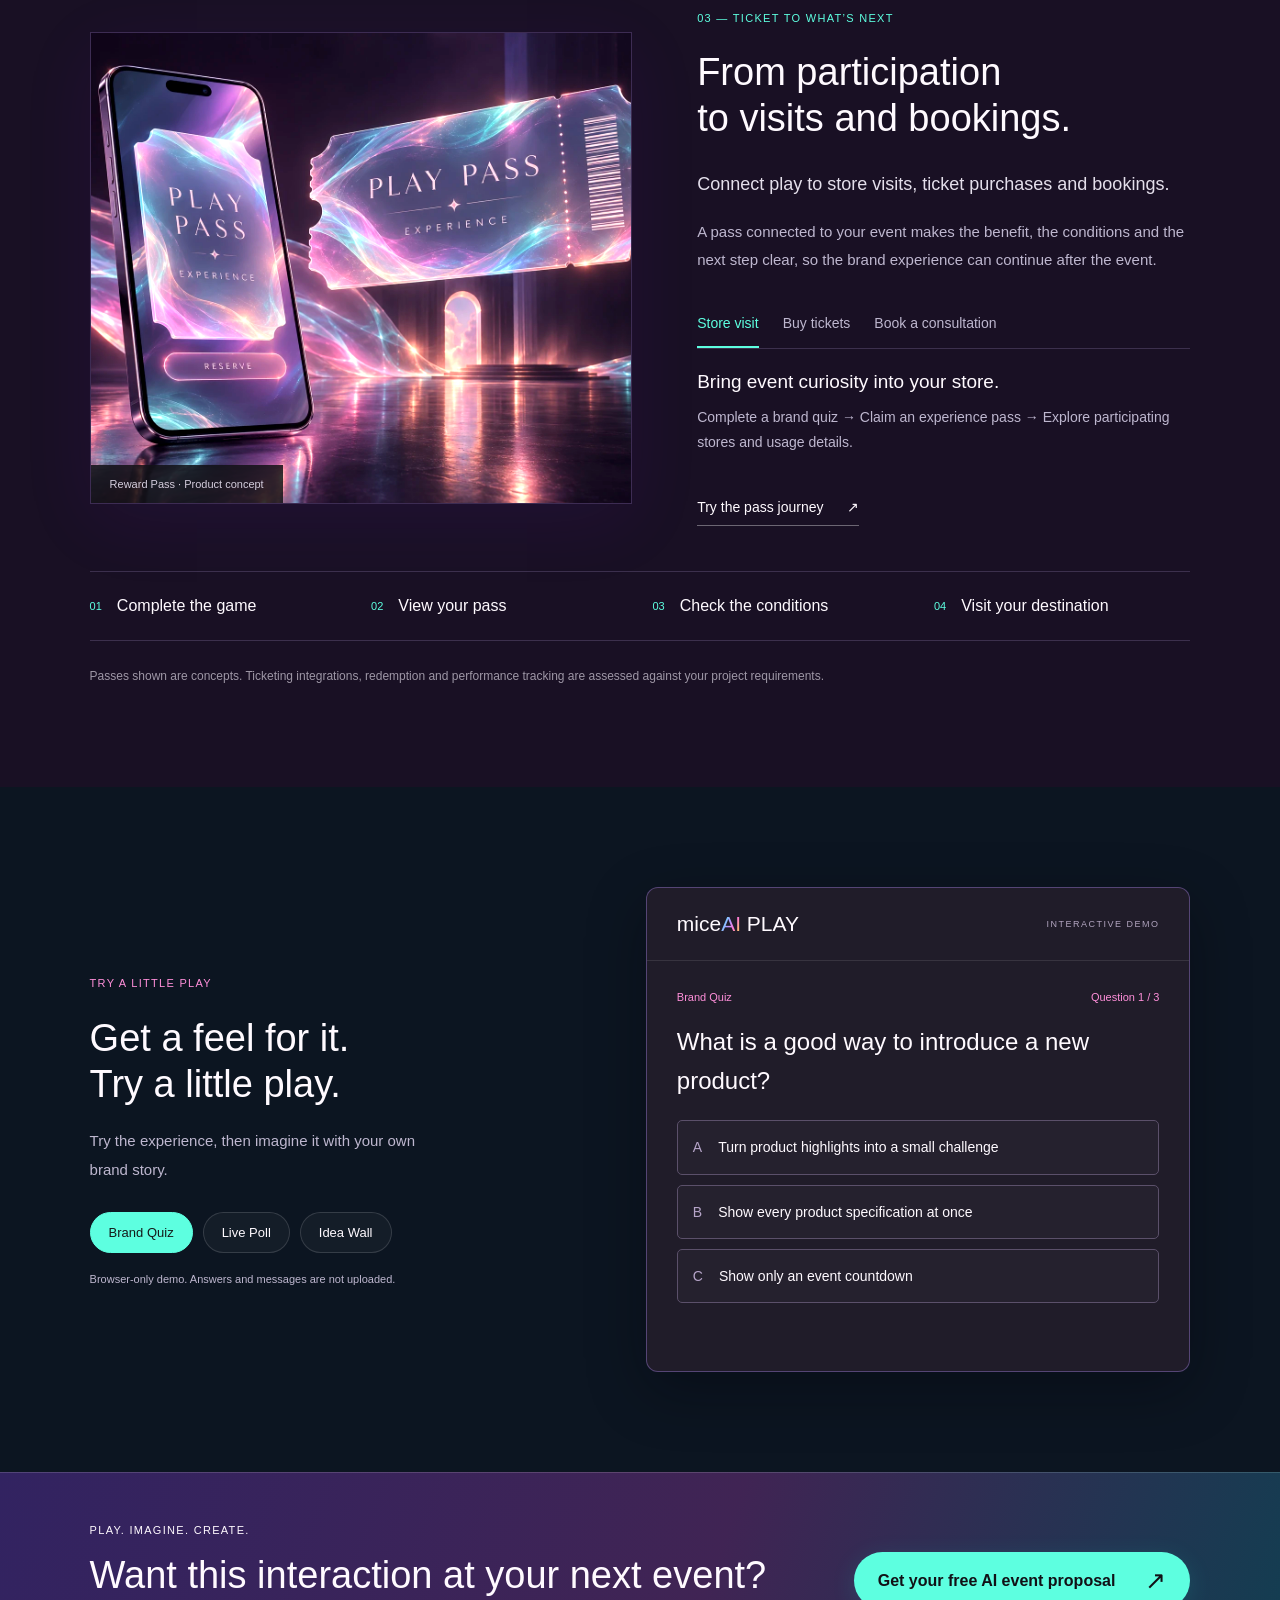
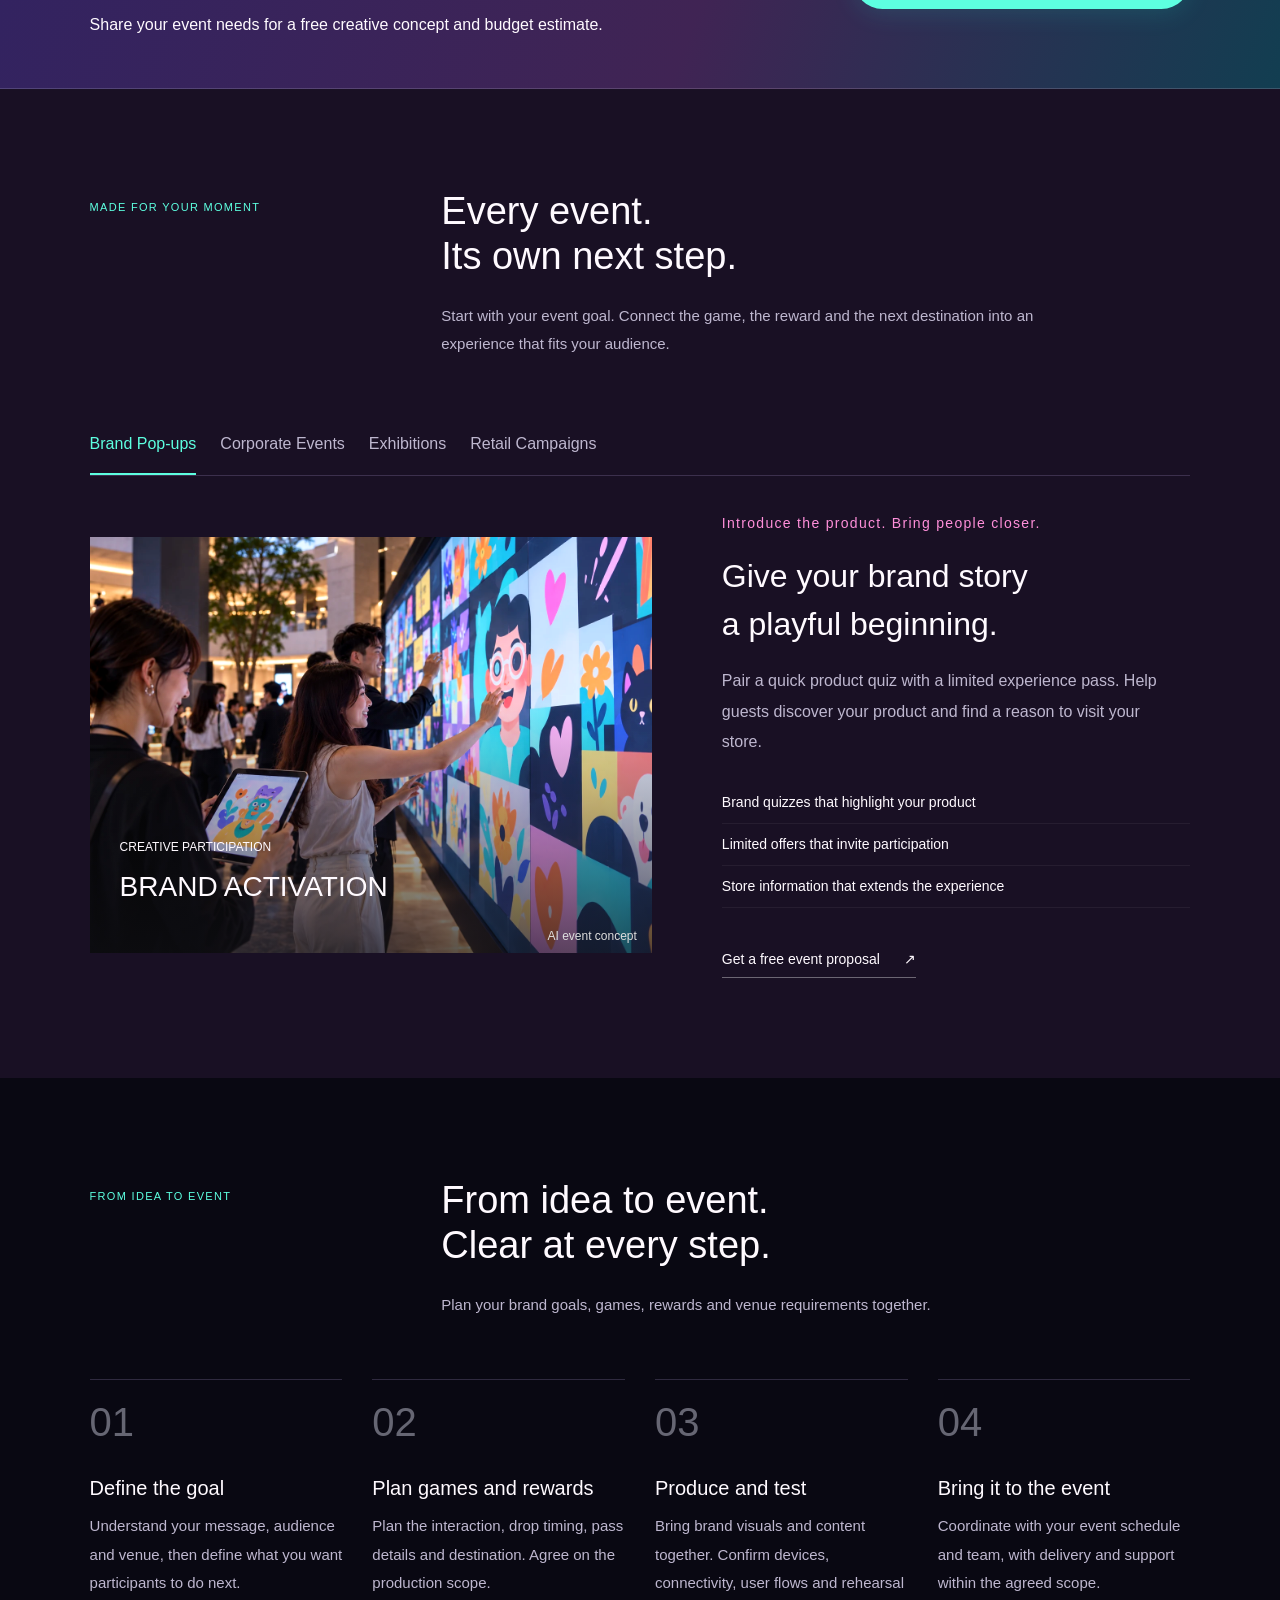
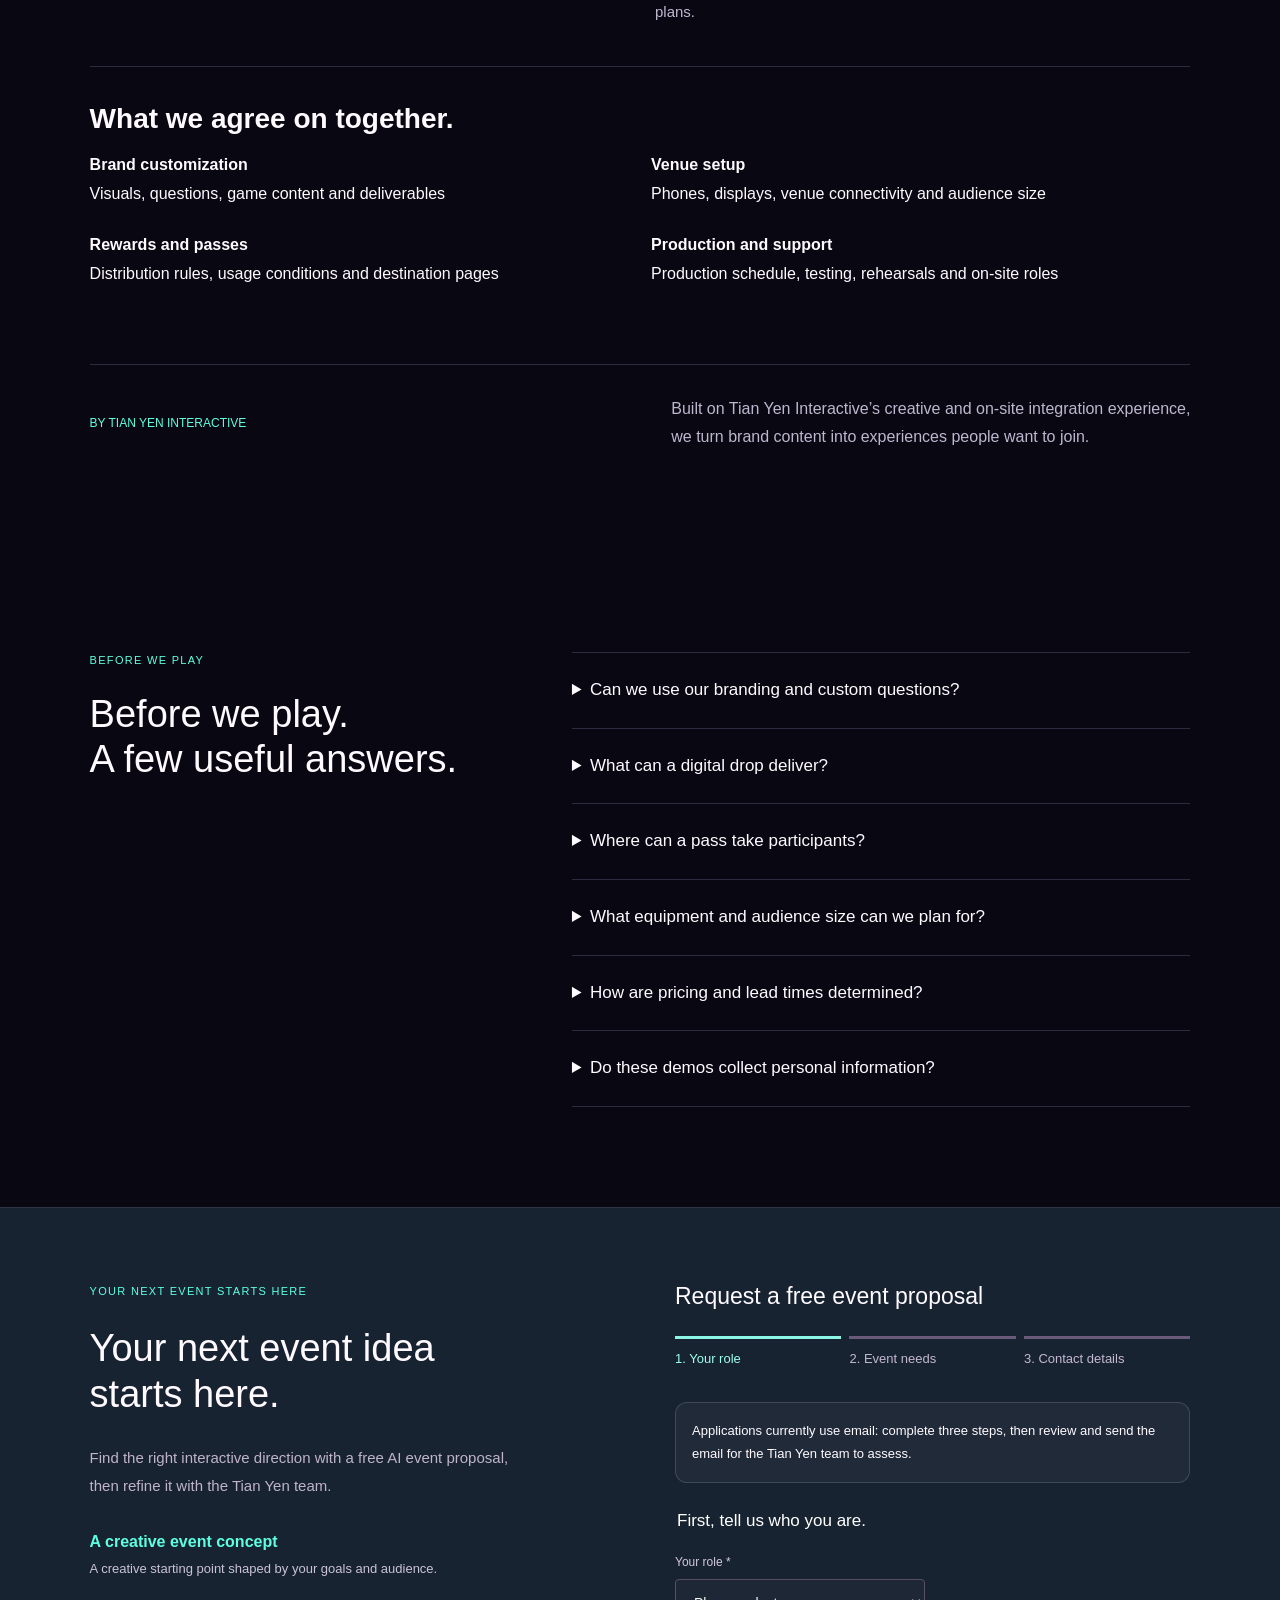
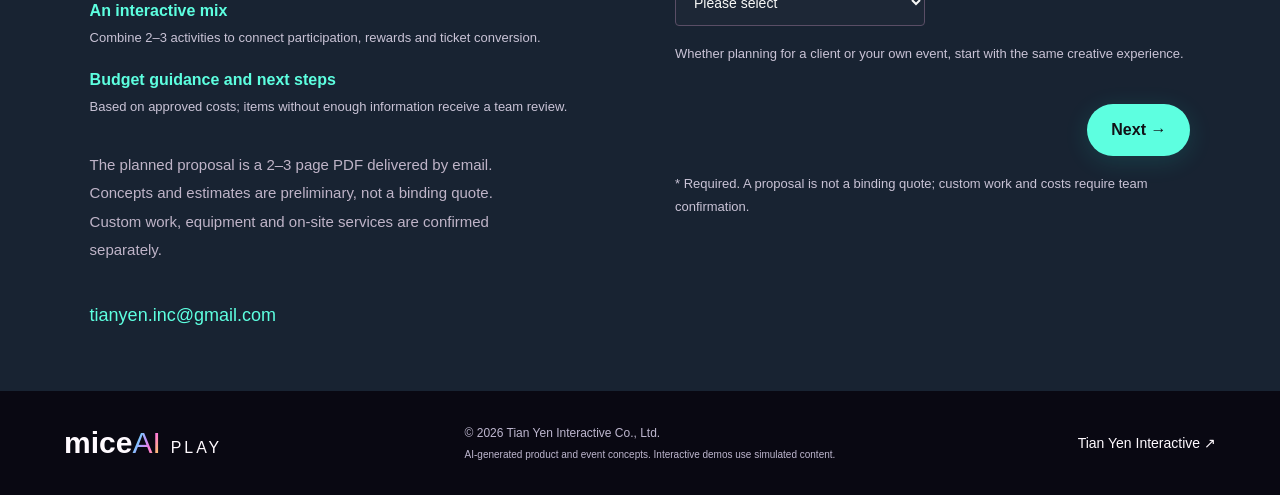
==== commit ef2c5d2b: "Add Arabic edition and simplify hero branding" ====
--- a/en.html
+++ b/en.html
@@ -4,16 +4,16 @@
 <meta charset="utf-8"><meta name="viewport" content="width=device-width, initial-scale=1"><meta name="theme-color" content="#111116">
 <meta name="description" content="miceAI PLAY combines interactive games, digital drops and reward passes to connect event participation with store visits, ticket purchases and bookings.">
 <meta property="og:title" content="miceAI PLAY | Games, Digital Drops & Reward Passes"><meta property="og:description" content="Turn brand creativity into experiences everyone can join."><meta property="og:type" content="website">
-<link rel="alternate" hreflang="zh-Hant" href="index.html"><link rel="alternate" hreflang="en" href="en.html">
+<link rel="alternate" hreflang="zh-Hant" href="index.html"><link rel="alternate" hreflang="en" href="en.html"><link rel="alternate" hreflang="ar" href="ar.html">
 <title>miceAI PLAY | Interactive Event Platform</title>
-<link rel="stylesheet" href="styles.css?v=gallery-v2"><script src="en-app.js?v=proposal-v1" defer></script>
+<link rel="stylesheet" href="styles.css?v=ar-v1"><script src="en-app.js?v=proposal-v1" defer></script>
 <script src="proposal-config.js?v=proposal-v1" defer></script><script src="proposal.js?v=proposal-v1" defer></script>
 </head>
 <body>
 <a class="skip-link" href="#main">Skip to content</a>
 <header class="header">
 <a class="wordmark" href="#home" aria-label="miceAI PLAY home">mice<span>AI</span><b>PLAY</b></a>
-<div class="language-switch" role="group" aria-label="Website language"><a href="index.html" lang="zh-Hant">繁中</a><a aria-current="page" href="en.html" lang="en">EN</a></div>
+<div class="language-switch" role="group" aria-label="Website language"><a href="index.html" lang="zh-Hant">繁中</a><a aria-current="page" href="en.html" lang="en">EN</a><a href="ar.html" lang="ar" dir="rtl">العربية</a></div>
 <button class="menu-toggle" aria-controls="navigation" aria-expanded="false" aria-label="Open navigation"><span></span><span></span></button>
 <nav id="navigation" aria-label="Main navigation"><a class="active" href="#home">Home</a><a href="#games">Interactive Games</a><a href="#airdrop">Digital Drops</a><a href="#tickets">Reward Passes</a><a href="#spaces">Use cases</a></nav>
 <a class="button small header-contact" href="#contact">Get your free AI event proposal <span aria-hidden="true">↗</span></a>
@@ -22,7 +22,7 @@
 <section class="hero" id="home" aria-labelledby="hero-title">
 <img class="hero-art" src="assets/play-hero.webp" alt="miceAI PLAY concept featuring an iridescent phone, interactive games and reward passes" width="1672" height="941" fetchpriority="high">
 <div class="hero-shade"></div>
-<div class="hero-content"><p class="eyebrow">DIGITAL CREATIVITY. REAL PARTICIPATION.</p><p class="hero-brand">mice<span>AI</span><small>PLAY</small></p><p class="product-category">Interactive Event Platform</p><h1 class="hero-heading" id="hero-title">Make every event<br>one people want to join.</h1><p class="hero-description">From mobile play and live challenges to digital rewards, make participation more fun and extend the value of your event.</p><div class="hero-actions"><a class="button white" href="#contact">Get your free AI event proposal <span aria-hidden="true">↗</span></a><a class="text-link" href="#playground">Try it now <span aria-hidden="true">↓</span></a></div></div>
+<div class="hero-content"><p class="eyebrow">DIGITAL CREATIVITY. REAL PARTICIPATION.</p><p class="product-category">Interactive Event Platform</p><h1 class="hero-heading" id="hero-title">Make every event<br>one people want to join.</h1><p class="hero-description">From mobile play and live challenges to digital rewards, make participation more fun and extend the value of your event.</p><div class="hero-actions"><a class="button white" href="#contact">Get your free AI event proposal <span aria-hidden="true">↗</span></a><a class="text-link" href="#playground">Try it now <span aria-hidden="true">↓</span></a></div></div>
 <div class="hero-aside"><span>PLAY. IMAGINE. CREATE.</span><span>Play. Imagine. Bring your event to life.</span></div>
 <div class="hero-highlights">
 <a href="#games" class="highlight"><span class="highlight-index">01 / PLAY</span><div><h3>Interactive Games</h3><span aria-hidden="true">↗</span></div><p>Turn your brand story into a challenge people want to join.</p></a>
--- a/styles.css
+++ b/styles.css
@@ -135,3 +135,12 @@
 
 /* Restrained gallery direction: matte objects, quieter frames, consistent accents. */
 .game-tile{background:#211d2b;border-color:#ffffff14;border-radius:16px;transition:border-color .2s,background .2s}.game-tile:hover{transform:none;box-shadow:none;border-color:#b7a3d970;background:#282232}.game-tile-art{background:#21192f}.game-tile-art img{transition:none}.game-tile:hover img{transform:none}.game-tile-open{background:#d8e9e2;color:#282333;width:32px;height:32px;font-size:21px}.game-tile-badge{background:#21192fba;border:0;color:#c6bdcf;font-size:10px}.game-tile-copy .eyebrow{color:#a89bb8}.game-tile-copy strong{font-weight:500}.game-tile-copy small{color:#b7cac2}.game-more{background:transparent;border-color:#ffffff38;font-weight:400}.game-more:hover{background:#ffffff08}.game-preview-status{background:#ffffff05;border-color:#ffffff20}.game-preview-layout>img{background:#21192f}.game-gallery-intro .eyebrow{color:#b7cac2}
+/* One hero identity: the header carries the logo; the message leads the page. */
+.hero-content>.product-category{margin-top:18px;margin-bottom:24px}
+.hero .hero-heading{font-size:clamp(34px,4.1vw,62px);line-height:1.3;max-width:720px;font-weight:500;margin-top:0}
+html[lang=en] .hero .hero-heading{font-size:clamp(34px,4vw,60px);line-height:1.16;max-width:640px}
+.hero-description{margin-top:26px}
+.language-switch a[lang=ar]{font-family:Tahoma,Arial,sans-serif;min-width:56px;font-size:13px}
+@media(max-width:1350px){.header>.header-contact{display:none}.header>.language-switch{margin-left:auto}}
+@media(max-width:700px){.hero .hero-heading{font-size:36px;max-width:360px}html[lang=en] .hero .hero-heading{font-size:36px;max-width:340px}.hero-content>.product-category{margin-top:14px;margin-bottom:22px}.hero-description{margin-top:20px}.header{gap:8px}.language-switch a{min-width:30px;padding:6px}.language-switch a[lang=ar]{min-width:47px;font-size:12px}}
+@media(max-width:360px){.hero .hero-heading,html[lang=en] .hero .hero-heading{font-size:32px}.header{padding-inline:4%;gap:5px}.wordmark b{margin-left:5px;letter-spacing:1px}.language-switch a{min-width:27px;padding:5px}.language-switch a[lang=ar]{min-width:44px}}
